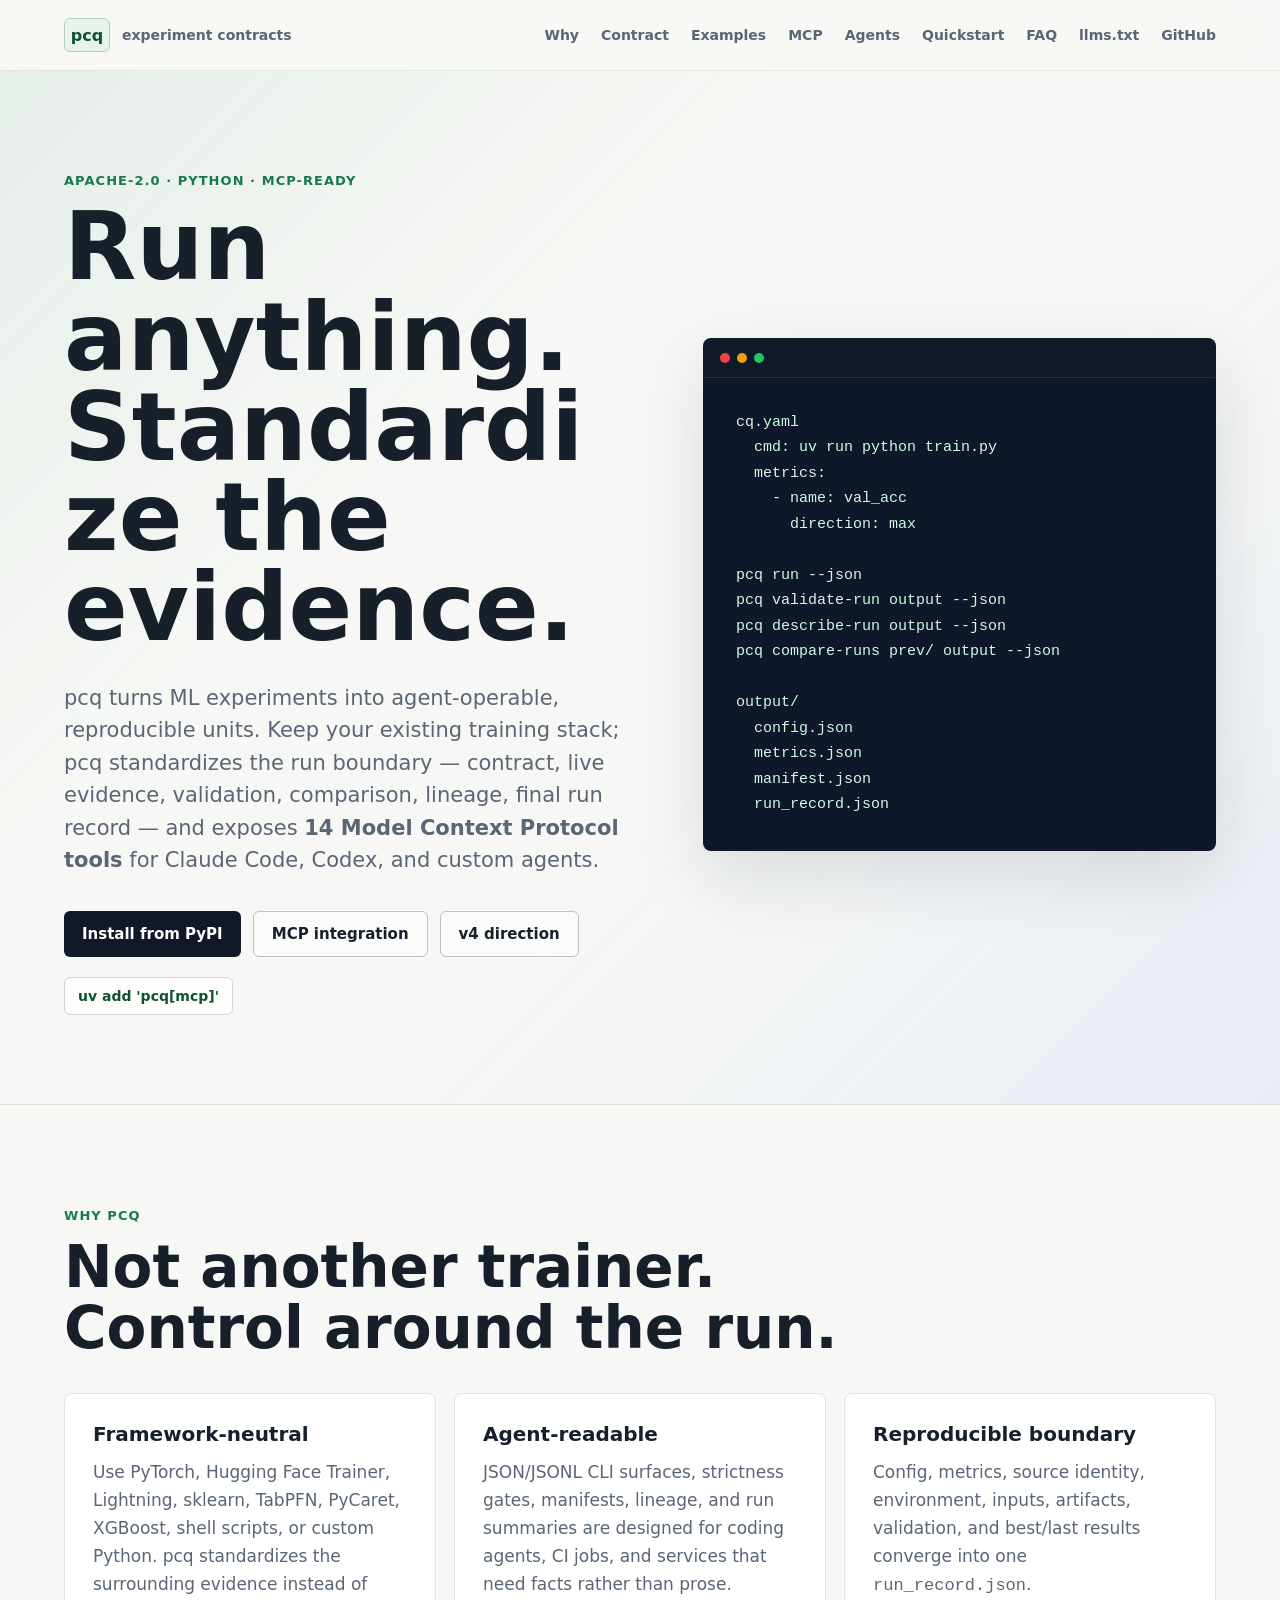
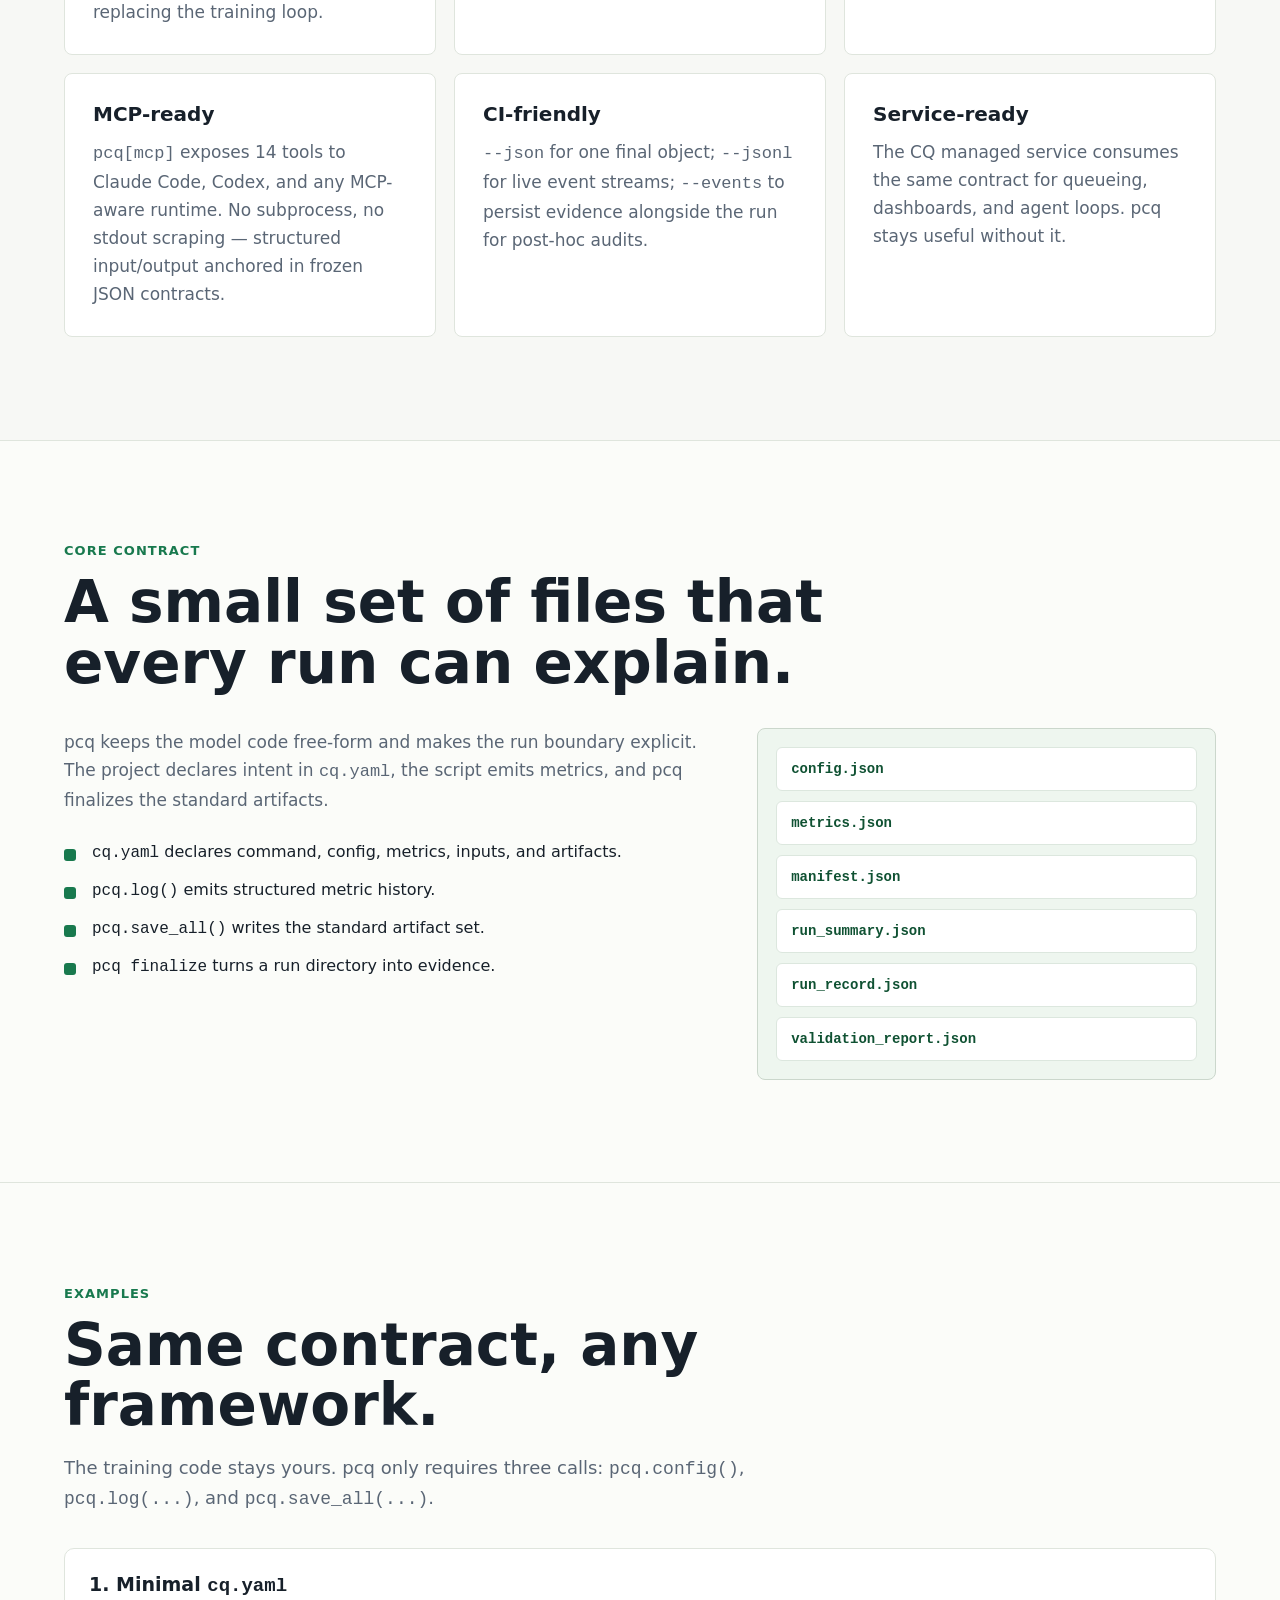
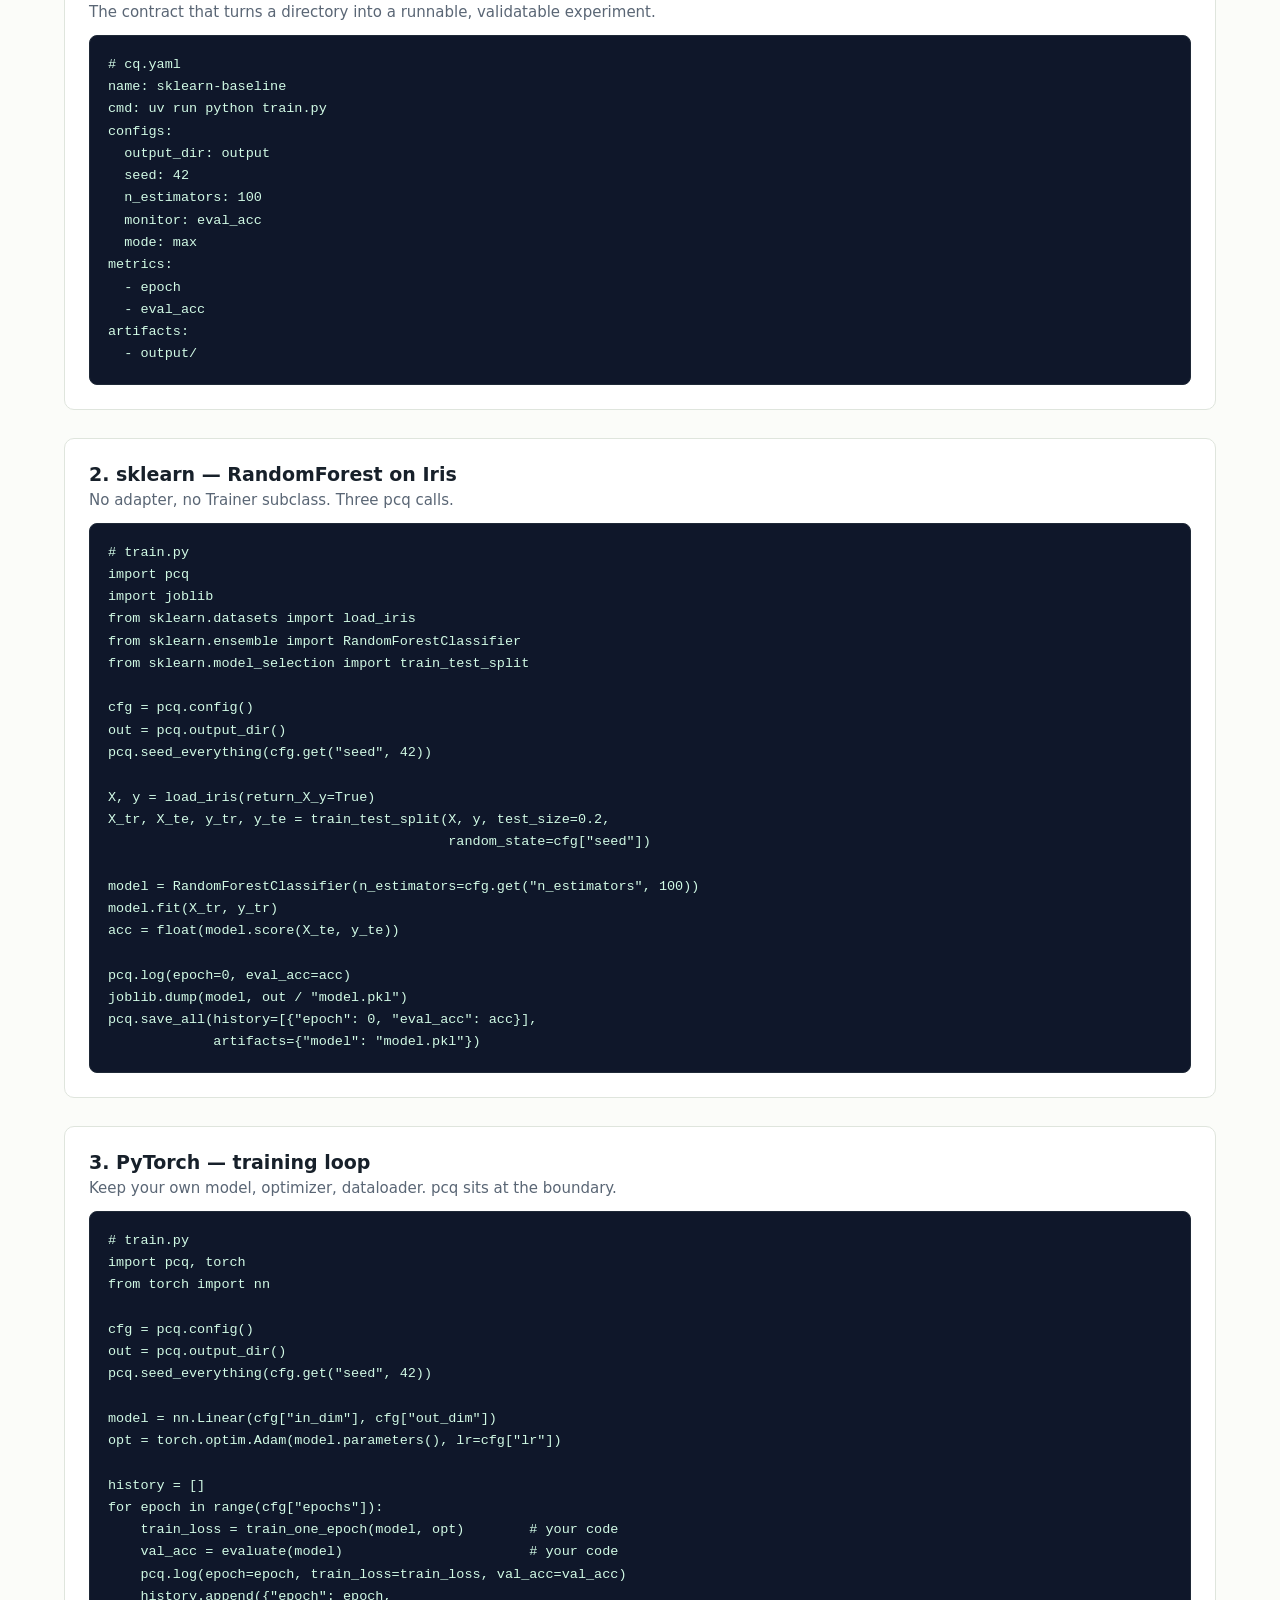
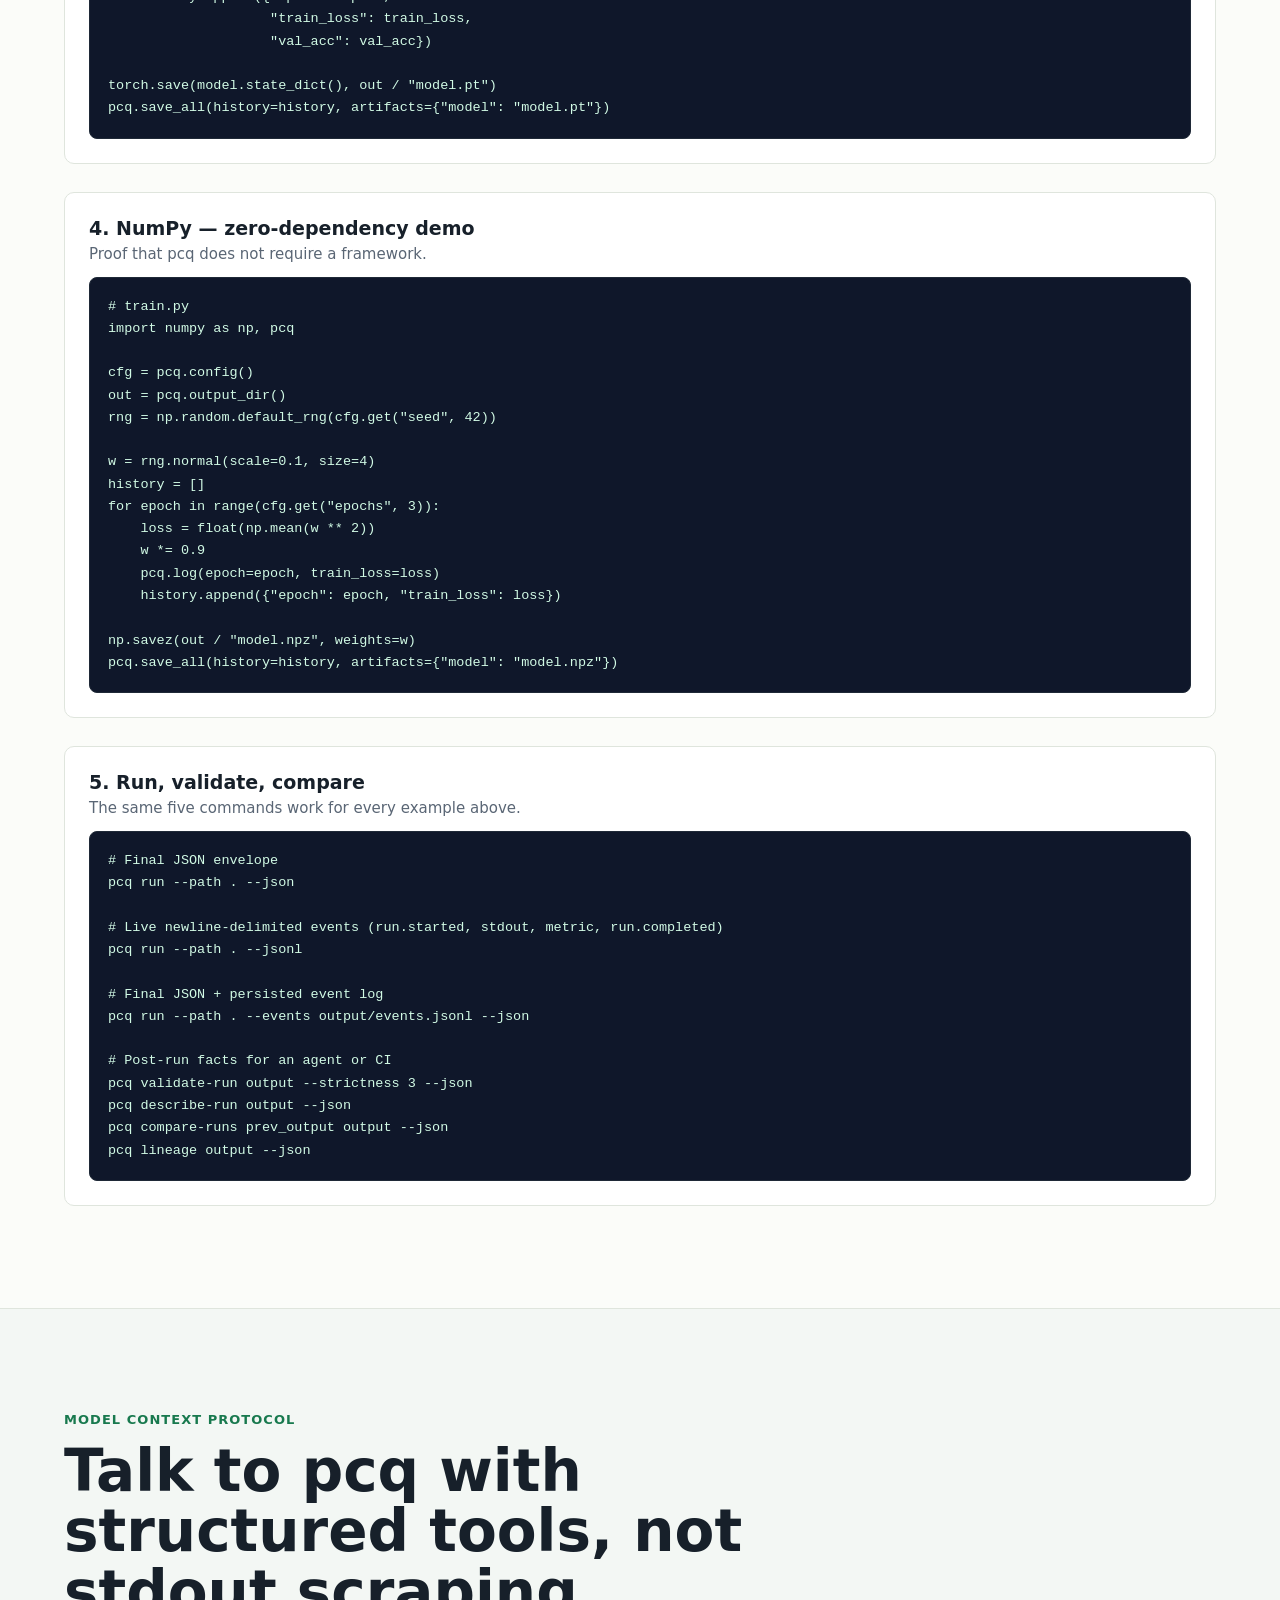
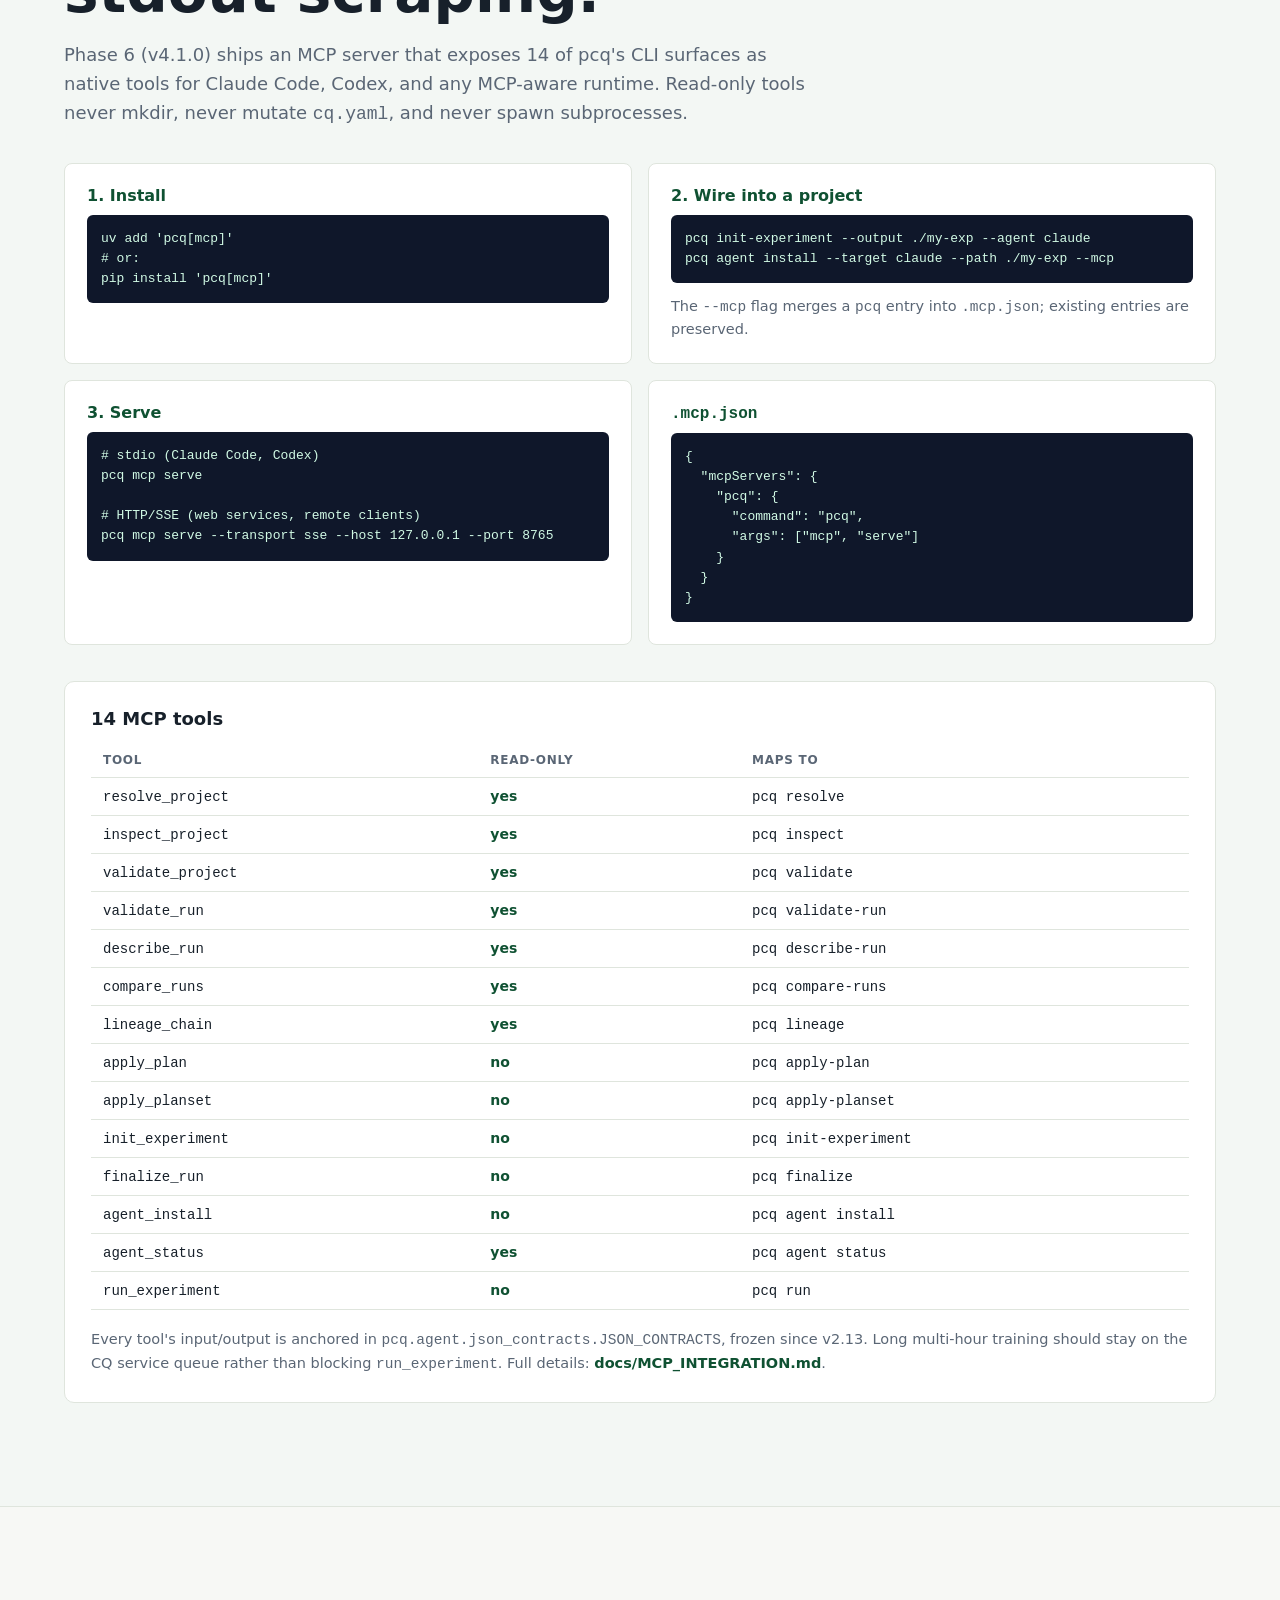
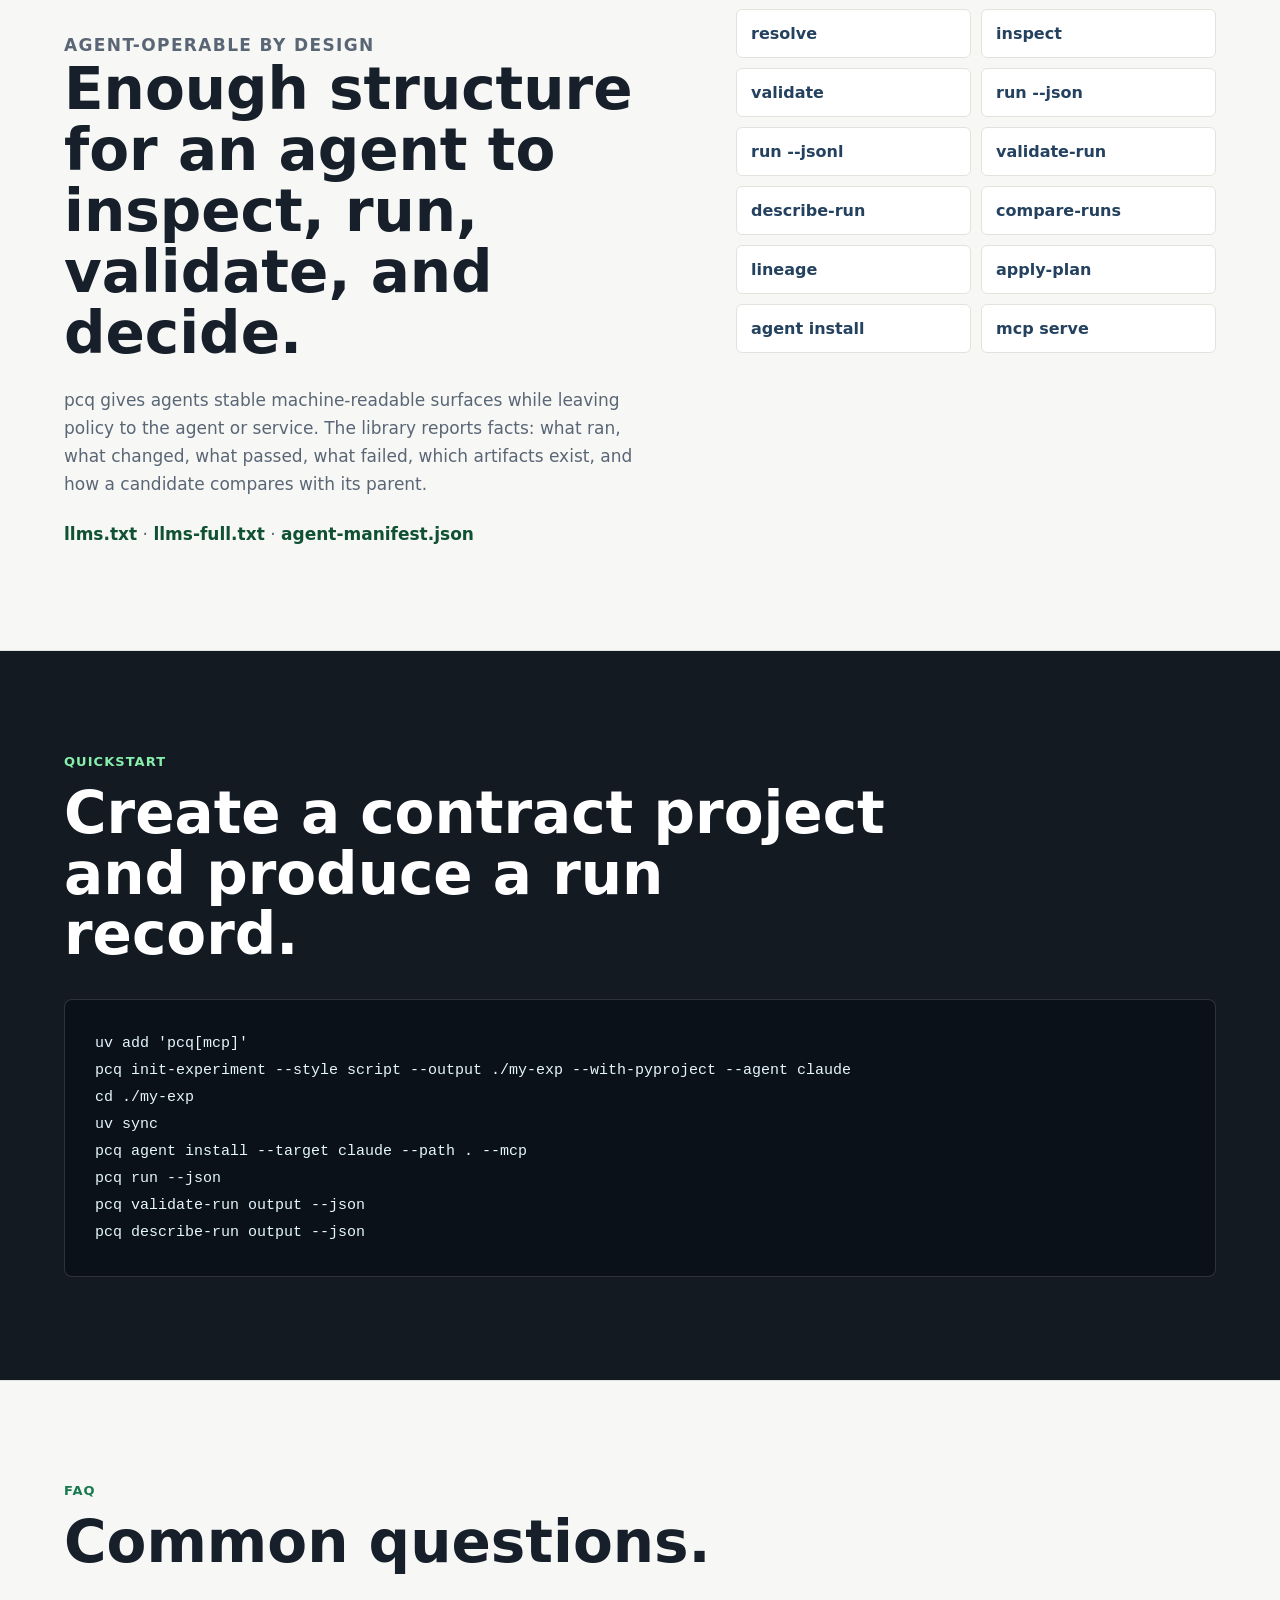
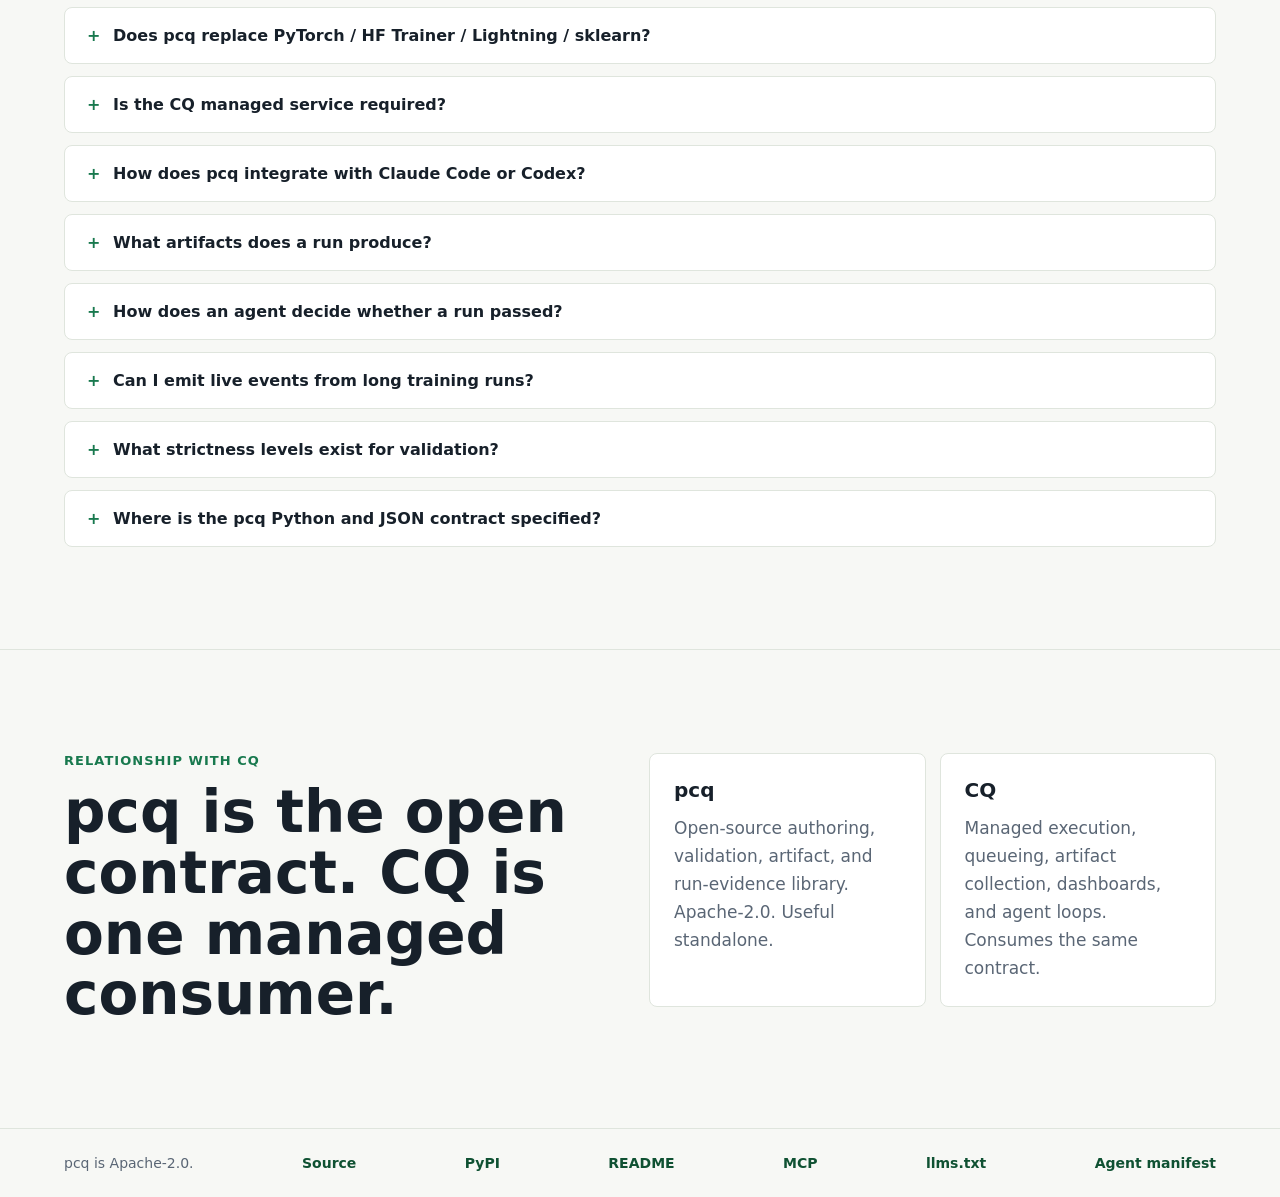
==== site/index.html @ 544f0bd7 "docs(site): SEO/GEO meta + Examples + MCP section + assets Site overhaul for richer landing-page evi" ====
<!doctype html>
<html lang="en">
  <head>
    <meta charset="utf-8">
    <meta name="viewport" content="width=device-width, initial-scale=1">
    <title>pcq — Agent-operable experiment evidence, control & MCP for ML</title>
    <meta
      name="description"
      content="pcq is an Apache-2.0 Python library for agent-operable ML experiment evidence and control. Bring any training code (PyTorch, sklearn, HF Trainer, Lightning, XGBoost). pcq standardizes the run boundary and exposes 14 MCP tools for Claude Code, Codex, and custom agents."
    >
    <meta name="keywords" content="pcq, ML experiment tracking, agent-operable ML, MCP, Model Context Protocol, Claude Code MCP, Codex MCP, cq.yaml, run record, experiment contract, reproducible ML, JSONL events, validate-run, describe-run, compare-runs, lineage">
    <meta name="author" content="playidea-lab">
    <meta name="theme-color" content="#0f5132">
    <meta name="robots" content="index, follow, max-snippet:-1, max-image-preview:large">
    <link rel="canonical" href="https://playidea-lab.github.io/pcq/">
    <link rel="icon" type="image/svg+xml" href="favicon.svg">

    <!-- Open Graph -->
    <meta property="og:type" content="website">
    <meta property="og:site_name" content="pcq">
    <meta property="og:title" content="pcq — Agent-operable experiment evidence, control & MCP for ML">
    <meta property="og:description" content="Bring any training code; pcq standardizes the run boundary and exposes 14 MCP tools for Claude Code, Codex, and custom agents.">
    <meta property="og:url" content="https://playidea-lab.github.io/pcq/">
    <meta property="og:image" content="https://playidea-lab.github.io/pcq/og-image.svg">
    <meta property="og:image:type" content="image/svg+xml">
    <meta property="og:image:width" content="1200">
    <meta property="og:image:height" content="630">
    <meta property="og:locale" content="en_US">

    <!-- Twitter / X -->
    <meta name="twitter:card" content="summary_large_image">
    <meta name="twitter:title" content="pcq — Agent-operable experiment evidence, control & MCP">
    <meta name="twitter:description" content="Run anything. Standardize the evidence. 14 MCP tools for Claude Code & Codex.">
    <meta name="twitter:image" content="https://playidea-lab.github.io/pcq/og-image.svg">

    <!-- Agent-readable surfaces (GEO / LLM discovery) -->
    <link rel="alternate" type="text/plain" href="llms.txt" title="Agent guide (llms.txt)">
    <link rel="alternate" type="text/plain" href="llms-full.txt" title="Full agent guide">
    <link rel="alternate" type="application/json" href="agent-manifest.json" title="Agent manifest">

    <link rel="stylesheet" href="styles.css">

    <!-- JSON-LD: SoftwareApplication / SoftwareSourceCode -->
    <script type="application/ld+json">
    {
      "@context": "https://schema.org",
      "@graph": [
        {
          "@type": "SoftwareApplication",
          "name": "pcq",
          "alternateName": "pcq — experiment contracts",
          "applicationCategory": "DeveloperApplication",
          "applicationSubCategory": "MachineLearning",
          "operatingSystem": "macOS, Linux, Windows",
          "description": "Apache-2.0 Python library for agent-operable ML experiment evidence and control. Standardizes the run boundary around any training code and exposes 14 Model Context Protocol tools.",
          "url": "https://playidea-lab.github.io/pcq/",
          "downloadUrl": "https://pypi.org/project/pcq/",
          "softwareVersion": "4.1.0",
          "license": "https://www.apache.org/licenses/LICENSE-2.0",
          "programmingLanguage": "Python",
          "author": { "@type": "Organization", "name": "playidea-lab", "url": "https://github.com/playidea-lab" },
          "offers": { "@type": "Offer", "price": "0", "priceCurrency": "USD" },
          "keywords": "ML, experiment tracking, MCP, Model Context Protocol, agent, Claude Code, Codex, reproducibility, cq.yaml"
        },
        {
          "@type": "SoftwareSourceCode",
          "name": "pcq source",
          "codeRepository": "https://github.com/playidea-lab/pcq",
          "programmingLanguage": "Python",
          "license": "https://www.apache.org/licenses/LICENSE-2.0",
          "runtimePlatform": "Python 3.10+"
        },
        {
          "@type": "FAQPage",
          "mainEntity": [
            {
              "@type": "Question",
              "name": "What is pcq?",
              "acceptedAnswer": {
                "@type": "Answer",
                "text": "pcq is an Apache-2.0 Python library that standardizes the boundary around any ML training code. It loads config, captures metrics, writes standard artifacts, finalizes a run record, and exposes JSON/JSONL/MCP surfaces so coding agents, CI jobs, notebooks, and services can run, validate, describe, compare, and trace experiments without scraping terminal output."
              }
            },
            {
              "@type": "Question",
              "name": "Does pcq replace PyTorch, Hugging Face Trainer, sklearn, or Lightning?",
              "acceptedAnswer": {
                "@type": "Answer",
                "text": "No. pcq does not own the training loop. The user's project keeps any framework — PyTorch, Hugging Face Trainer, Lightning, sklearn, TabPFN, PyCaret, XGBoost, shell scripts, or custom Python. pcq standardizes the surrounding evidence: cq.yaml, metric emission, artifact layout, validation, comparison, lineage, and the final run_record.json."
              }
            },
            {
              "@type": "Question",
              "name": "How does pcq work with MCP (Model Context Protocol) and Claude Code or Codex?",
              "acceptedAnswer": {
                "@type": "Answer",
                "text": "Install with 'uv add pcq[mcp]', then run 'pcq mcp serve' (stdio by default). Wire it into a project with 'pcq agent install --target claude --path . --mcp', which writes .mcp.json. Agents then call 14 mcp__pcq__* tools (resolve_project, inspect_project, validate_project, run_experiment, validate_run, describe_run, compare_runs, lineage_chain, apply_plan, apply_planset, init_experiment, finalize_run, agent_install, agent_status) directly without subprocess parsing."
              }
            },
            {
              "@type": "Question",
              "name": "Is the CQ managed service required to use pcq?",
              "acceptedAnswer": {
                "@type": "Answer",
                "text": "No. pcq is useful standalone — locally, in CI, in notebooks, and inside third-party orchestrators. CQ is one managed consumer of the same contract."
              }
            },
            {
              "@type": "Question",
              "name": "What artifacts does a pcq run produce?",
              "acceptedAnswer": {
                "@type": "Answer",
                "text": "config.json, metrics.json, manifest.json, run_summary.json, run_record.json, and validation_report.json. run_record.json is the canonical completion object combining execution, source identity, environment, input identity, metric schema, artifact manifest, validation, and summary evidence."
              }
            },
            {
              "@type": "Question",
              "name": "How should an agent decide whether a run passed?",
              "acceptedAnswer": {
                "@type": "Answer",
                "text": "Run 'pcq validate-run output --strictness 3 --json' for pass/warn/fail facts and 'pcq describe-run output --json' for decision facts. pcq deliberately reports facts instead of deciding policy; the agent or service chooses whether to continue, rollback, or accept."
              }
            }
          ]
        },
        {
          "@type": "BreadcrumbList",
          "itemListElement": [
            { "@type": "ListItem", "position": 1, "name": "pcq", "item": "https://playidea-lab.github.io/pcq/" }
          ]
        }
      ]
    }
    </script>
  </head>
  <body>
    <header class="topbar">
      <a class="brand" href="#top" aria-label="pcq home">
        <span class="brand-mark">pcq</span>
        <span class="brand-text">experiment contracts</span>
      </a>
      <nav class="nav" aria-label="Primary navigation">
        <a href="#why">Why</a>
        <a href="#contract">Contract</a>
        <a href="#examples">Examples</a>
        <a href="#mcp">MCP</a>
        <a href="#agents">Agents</a>
        <a href="#quickstart">Quickstart</a>
        <a href="#faq">FAQ</a>
        <a href="llms.txt">llms.txt</a>
        <a href="https://github.com/playidea-lab/pcq">GitHub</a>
      </nav>
    </header>

    <main id="top">
      <section class="hero">
        <div class="hero-inner">
          <p class="eyebrow">Apache-2.0 · Python · MCP-ready</p>
          <h1>Run anything. Standardize the evidence.</h1>
          <p class="lead">
            pcq turns ML experiments into agent-operable, reproducible units.
            Keep your existing training stack; pcq standardizes the run
            boundary — contract, live evidence, validation, comparison,
            lineage, final run record — and exposes
            <strong>14 Model Context Protocol tools</strong> for Claude Code,
            Codex, and custom agents.
          </p>
          <div class="hero-actions" aria-label="Primary actions">
            <a class="button primary" href="https://pypi.org/project/pcq/">Install from PyPI</a>
            <a class="button secondary" href="#mcp">MCP integration</a>
            <a class="button secondary" href="https://github.com/playidea-lab/pcq/blob/main/docs/V4_DIRECTION.md">v4 direction</a>
          </div>
          <div class="install-line" aria-label="Install command">
            <span>uv add 'pcq[mcp]'</span>
          </div>
        </div>

        <aside class="run-card" aria-label="pcq run artifact preview">
          <div class="terminal-bar">
            <span></span>
            <span></span>
            <span></span>
          </div>
          <pre><code>cq.yaml
  cmd: uv run python train.py
  metrics:
    - name: val_acc
      direction: max

pcq run --json
pcq validate-run output --json
pcq describe-run output --json
pcq compare-runs prev/ output --json

output/
  config.json
  metrics.json
  manifest.json
  run_record.json</code></pre>
        </aside>
      </section>

      <section id="why" class="section">
        <div class="section-heading">
          <p class="eyebrow">Why pcq</p>
          <h2>Not another trainer. Control around the run.</h2>
        </div>
        <div class="feature-grid">
          <article class="feature">
            <h3>Framework-neutral</h3>
            <p>
              Use PyTorch, Hugging Face Trainer, Lightning, sklearn, TabPFN,
              PyCaret, XGBoost, shell scripts, or custom Python. pcq
              standardizes the surrounding evidence instead of replacing the
              training loop.
            </p>
          </article>
          <article class="feature">
            <h3>Agent-readable</h3>
            <p>
              JSON/JSONL CLI surfaces, strictness gates, manifests, lineage,
              and run summaries are designed for coding agents, CI jobs, and
              services that need facts rather than prose.
            </p>
          </article>
          <article class="feature">
            <h3>Reproducible boundary</h3>
            <p>
              Config, metrics, source identity, environment, inputs, artifacts,
              validation, and best/last results converge into one
              <code>run_record.json</code>.
            </p>
          </article>
          <article class="feature">
            <h3>MCP-ready</h3>
            <p>
              <code>pcq[mcp]</code> exposes 14 tools to Claude Code, Codex, and
              any MCP-aware runtime. No subprocess, no stdout scraping —
              structured input/output anchored in frozen JSON contracts.
            </p>
          </article>
          <article class="feature">
            <h3>CI-friendly</h3>
            <p>
              <code>--json</code> for one final object; <code>--jsonl</code> for
              live event streams; <code>--events</code> to persist evidence
              alongside the run for post-hoc audits.
            </p>
          </article>
          <article class="feature">
            <h3>Service-ready</h3>
            <p>
              The CQ managed service consumes the same contract for queueing,
              dashboards, and agent loops. pcq stays useful without it.
            </p>
          </article>
        </div>
      </section>

      <section id="contract" class="section contract-section">
        <div class="section-heading">
          <p class="eyebrow">Core contract</p>
          <h2>A small set of files that every run can explain.</h2>
        </div>
        <div class="contract-layout">
          <div class="contract-copy">
            <p>
              pcq keeps the model code free-form and makes the run boundary
              explicit. The project declares intent in <code>cq.yaml</code>,
              the script emits metrics, and pcq finalizes the standard
              artifacts.
            </p>
            <ul class="check-list">
              <li><code>cq.yaml</code> declares command, config, metrics, inputs, and artifacts.</li>
              <li><code>pcq.log()</code> emits structured metric history.</li>
              <li><code>pcq.save_all()</code> writes the standard artifact set.</li>
              <li><code>pcq finalize</code> turns a run directory into evidence.</li>
            </ul>
          </div>
          <div class="artifact-list" aria-label="Standard artifacts">
            <span>config.json</span>
            <span>metrics.json</span>
            <span>manifest.json</span>
            <span>run_summary.json</span>
            <span>run_record.json</span>
            <span>validation_report.json</span>
          </div>
        </div>
      </section>

      <section id="examples" class="section examples-section">
        <div class="section-heading">
          <p class="eyebrow">Examples</p>
          <h2>Same contract, any framework.</h2>
          <p class="section-lead">
            The training code stays yours. pcq only requires three calls:
            <code>pcq.config()</code>, <code>pcq.log(...)</code>, and
            <code>pcq.save_all(...)</code>.
          </p>
        </div>

        <div class="example">
          <div class="example-head">
            <h3>1. Minimal <code>cq.yaml</code></h3>
            <p>The contract that turns a directory into a runnable, validatable experiment.</p>
          </div>
          <pre><code># cq.yaml
name: sklearn-baseline
cmd: uv run python train.py
configs:
  output_dir: output
  seed: 42
  n_estimators: 100
  monitor: eval_acc
  mode: max
metrics:
  - epoch
  - eval_acc
artifacts:
  - output/</code></pre>
        </div>

        <div class="example">
          <div class="example-head">
            <h3>2. sklearn — RandomForest on Iris</h3>
            <p>No adapter, no Trainer subclass. Three pcq calls.</p>
          </div>
          <pre><code># train.py
import pcq
import joblib
from sklearn.datasets import load_iris
from sklearn.ensemble import RandomForestClassifier
from sklearn.model_selection import train_test_split

cfg = pcq.config()
out = pcq.output_dir()
pcq.seed_everything(cfg.get("seed", 42))

X, y = load_iris(return_X_y=True)
X_tr, X_te, y_tr, y_te = train_test_split(X, y, test_size=0.2,
                                          random_state=cfg["seed"])

model = RandomForestClassifier(n_estimators=cfg.get("n_estimators", 100))
model.fit(X_tr, y_tr)
acc = float(model.score(X_te, y_te))

pcq.log(epoch=0, eval_acc=acc)
joblib.dump(model, out / "model.pkl")
pcq.save_all(history=[{"epoch": 0, "eval_acc": acc}],
             artifacts={"model": "model.pkl"})</code></pre>
        </div>

        <div class="example">
          <div class="example-head">
            <h3>3. PyTorch — training loop</h3>
            <p>Keep your own model, optimizer, dataloader. pcq sits at the boundary.</p>
          </div>
          <pre><code># train.py
import pcq, torch
from torch import nn

cfg = pcq.config()
out = pcq.output_dir()
pcq.seed_everything(cfg.get("seed", 42))

model = nn.Linear(cfg["in_dim"], cfg["out_dim"])
opt = torch.optim.Adam(model.parameters(), lr=cfg["lr"])

history = []
for epoch in range(cfg["epochs"]):
    train_loss = train_one_epoch(model, opt)        # your code
    val_acc = evaluate(model)                       # your code
    pcq.log(epoch=epoch, train_loss=train_loss, val_acc=val_acc)
    history.append({"epoch": epoch,
                    "train_loss": train_loss,
                    "val_acc": val_acc})

torch.save(model.state_dict(), out / "model.pt")
pcq.save_all(history=history, artifacts={"model": "model.pt"})</code></pre>
        </div>

        <div class="example">
          <div class="example-head">
            <h3>4. NumPy — zero-dependency demo</h3>
            <p>Proof that pcq does not require a framework.</p>
          </div>
          <pre><code># train.py
import numpy as np, pcq

cfg = pcq.config()
out = pcq.output_dir()
rng = np.random.default_rng(cfg.get("seed", 42))

w = rng.normal(scale=0.1, size=4)
history = []
for epoch in range(cfg.get("epochs", 3)):
    loss = float(np.mean(w ** 2))
    w *= 0.9
    pcq.log(epoch=epoch, train_loss=loss)
    history.append({"epoch": epoch, "train_loss": loss})

np.savez(out / "model.npz", weights=w)
pcq.save_all(history=history, artifacts={"model": "model.npz"})</code></pre>
        </div>

        <div class="example">
          <div class="example-head">
            <h3>5. Run, validate, compare</h3>
            <p>The same five commands work for every example above.</p>
          </div>
          <pre><code># Final JSON envelope
pcq run --path . --json

# Live newline-delimited events (run.started, stdout, metric, run.completed)
pcq run --path . --jsonl

# Final JSON + persisted event log
pcq run --path . --events output/events.jsonl --json

# Post-run facts for an agent or CI
pcq validate-run output --strictness 3 --json
pcq describe-run output --json
pcq compare-runs prev_output output --json
pcq lineage output --json</code></pre>
        </div>
      </section>

      <section id="mcp" class="section mcp-section">
        <div class="section-heading">
          <p class="eyebrow">Model Context Protocol</p>
          <h2>Talk to pcq with structured tools, not stdout scraping.</h2>
          <p class="section-lead">
            Phase 6 (v4.1.0) ships an MCP server that exposes 14 of pcq's
            CLI surfaces as native tools for Claude Code, Codex, and any
            MCP-aware runtime. Read-only tools never mkdir, never mutate
            <code>cq.yaml</code>, and never spawn subprocesses.
          </p>
        </div>

        <div class="mcp-grid">
          <div class="mcp-step">
            <h3>1. Install</h3>
            <pre><code>uv add 'pcq[mcp]'
# or:
pip install 'pcq[mcp]'</code></pre>
          </div>
          <div class="mcp-step">
            <h3>2. Wire into a project</h3>
            <pre><code>pcq init-experiment --output ./my-exp --agent claude
pcq agent install --target claude --path ./my-exp --mcp</code></pre>
            <p>The <code>--mcp</code> flag merges a <code>pcq</code> entry into <code>.mcp.json</code>; existing entries are preserved.</p>
          </div>
          <div class="mcp-step">
            <h3>3. Serve</h3>
            <pre><code># stdio (Claude Code, Codex)
pcq mcp serve

# HTTP/SSE (web services, remote clients)
pcq mcp serve --transport sse --host 127.0.0.1 --port 8765</code></pre>
          </div>
          <div class="mcp-step">
            <h3><code>.mcp.json</code></h3>
            <pre><code>{
  "mcpServers": {
    "pcq": {
      "command": "pcq",
      "args": ["mcp", "serve"]
    }
  }
}</code></pre>
          </div>
        </div>

        <div class="mcp-tools" aria-label="MCP tools">
          <h3>14 MCP tools</h3>
          <table class="tool-table">
            <thead>
              <tr><th scope="col">Tool</th><th scope="col">Read-only</th><th scope="col">Maps to</th></tr>
            </thead>
            <tbody>
              <tr><td><code>resolve_project</code></td><td>yes</td><td><code>pcq resolve</code></td></tr>
              <tr><td><code>inspect_project</code></td><td>yes</td><td><code>pcq inspect</code></td></tr>
              <tr><td><code>validate_project</code></td><td>yes</td><td><code>pcq validate</code></td></tr>
              <tr><td><code>validate_run</code></td><td>yes</td><td><code>pcq validate-run</code></td></tr>
              <tr><td><code>describe_run</code></td><td>yes</td><td><code>pcq describe-run</code></td></tr>
              <tr><td><code>compare_runs</code></td><td>yes</td><td><code>pcq compare-runs</code></td></tr>
              <tr><td><code>lineage_chain</code></td><td>yes</td><td><code>pcq lineage</code></td></tr>
              <tr><td><code>apply_plan</code></td><td>no</td><td><code>pcq apply-plan</code></td></tr>
              <tr><td><code>apply_planset</code></td><td>no</td><td><code>pcq apply-planset</code></td></tr>
              <tr><td><code>init_experiment</code></td><td>no</td><td><code>pcq init-experiment</code></td></tr>
              <tr><td><code>finalize_run</code></td><td>no</td><td><code>pcq finalize</code></td></tr>
              <tr><td><code>agent_install</code></td><td>no</td><td><code>pcq agent install</code></td></tr>
              <tr><td><code>agent_status</code></td><td>yes</td><td><code>pcq agent status</code></td></tr>
              <tr><td><code>run_experiment</code></td><td>no</td><td><code>pcq run</code></td></tr>
            </tbody>
          </table>
          <p class="mcp-foot">
            Every tool's input/output is anchored in <code>pcq.agent.json_contracts.JSON_CONTRACTS</code>,
            frozen since v2.13. Long multi-hour training should stay on the
            CQ service queue rather than blocking <code>run_experiment</code>.
            Full details: <a href="https://github.com/playidea-lab/pcq/blob/main/docs/MCP_INTEGRATION.md">docs/MCP_INTEGRATION.md</a>.
          </p>
        </div>
      </section>

      <section id="agents" class="section split-section">
        <div>
          <p class="eyebrow">Agent-operable by design</p>
          <h2>Enough structure for an agent to inspect, run, validate, and decide.</h2>
          <p>
            pcq gives agents stable machine-readable surfaces while leaving
            policy to the agent or service. The library reports facts: what
            ran, what changed, what passed, what failed, which artifacts
            exist, and how a candidate compares with its parent.
          </p>
          <p class="agent-links">
            <a href="llms.txt">llms.txt</a> ·
            <a href="llms-full.txt">llms-full.txt</a> ·
            <a href="agent-manifest.json">agent-manifest.json</a>
          </p>
        </div>
        <div class="surface-grid" aria-label="Agent JSON surfaces">
          <span>resolve</span>
          <span>inspect</span>
          <span>validate</span>
          <span>run --json</span>
          <span>run --jsonl</span>
          <span>validate-run</span>
          <span>describe-run</span>
          <span>compare-runs</span>
          <span>lineage</span>
          <span>apply-plan</span>
          <span>agent install</span>
          <span>mcp serve</span>
        </div>
      </section>

      <section id="quickstart" class="section quickstart">
        <div class="section-heading">
          <p class="eyebrow">Quickstart</p>
          <h2>Create a contract project and produce a run record.</h2>
        </div>
        <pre><code>uv add 'pcq[mcp]'
pcq init-experiment --style script --output ./my-exp --with-pyproject --agent claude
cd ./my-exp
uv sync
pcq agent install --target claude --path . --mcp
pcq run --json
pcq validate-run output --json
pcq describe-run output --json</code></pre>
      </section>

      <section id="faq" class="section faq-section">
        <div class="section-heading">
          <p class="eyebrow">FAQ</p>
          <h2>Common questions.</h2>
        </div>
        <div class="faq-list">
          <details>
            <summary>Does pcq replace PyTorch / HF Trainer / Lightning / sklearn?</summary>
            <p>No. pcq does not own the training loop. Your project keeps any framework. pcq only standardizes the surrounding evidence: <code>cq.yaml</code>, metric emission, artifact layout, validation, comparison, lineage, and the final <code>run_record.json</code>.</p>
          </details>
          <details>
            <summary>Is the CQ managed service required?</summary>
            <p>No. pcq is useful standalone — locally, in CI, in notebooks, and inside third-party orchestrators. CQ is one managed consumer of the same contract.</p>
          </details>
          <details>
            <summary>How does pcq integrate with Claude Code or Codex?</summary>
            <p>Install <code>pcq[mcp]</code>, run <code>pcq agent install --target claude --path . --mcp</code> to write <code>.mcp.json</code>, and start <code>pcq mcp serve</code>. The agent then sees 14 <code>mcp__pcq__*</code> tools and calls them with structured arguments instead of parsing stdout.</p>
          </details>
          <details>
            <summary>What artifacts does a run produce?</summary>
            <p><code>config.json</code>, <code>metrics.json</code>, <code>manifest.json</code>, <code>run_summary.json</code>, <code>run_record.json</code>, and <code>validation_report.json</code>. <code>run_record.json</code> is the canonical completion object.</p>
          </details>
          <details>
            <summary>How does an agent decide whether a run passed?</summary>
            <p>Use <code>pcq validate-run output --strictness 3 --json</code> for pass/warn/fail facts and <code>pcq describe-run output --json</code> for decision facts. pcq deliberately reports facts; the agent or service chooses policy.</p>
          </details>
          <details>
            <summary>Can I emit live events from long training runs?</summary>
            <p>Yes. <code>pcq run --path . --jsonl</code> streams newline-delimited events (<code>run.started</code>, <code>stdout</code>, <code>metric</code>, <code>run.completed</code>, <code>run.failed</code>). Add <code>--events output/events.jsonl</code> to persist the same evidence to a file.</p>
          </details>
          <details>
            <summary>What strictness levels exist for validation?</summary>
            <p>Strictness 0–3. Lower levels warn, higher levels fail. Use 2 for project validation during authoring and 3 for run validation during gating. See <a href="https://github.com/playidea-lab/pcq/blob/main/docs/STRICTNESS.md">docs/STRICTNESS.md</a>.</p>
          </details>
          <details>
            <summary>Where is the pcq Python and JSON contract specified?</summary>
            <p>See <a href="https://github.com/playidea-lab/pcq/blob/main/docs/JSON_CONTRACTS.md">docs/JSON_CONTRACTS.md</a> and <a href="https://github.com/playidea-lab/pcq/blob/main/docs/CQ_YAML_RUNTIME_CONTRACT.md">docs/CQ_YAML_RUNTIME_CONTRACT.md</a>. Both are frozen in v2.13 onwards.</p>
          </details>
        </div>
      </section>

      <section class="section cq-section">
        <div>
          <p class="eyebrow">Relationship with CQ</p>
          <h2>pcq is the open contract. CQ is one managed consumer.</h2>
        </div>
        <div class="cq-grid">
          <article>
            <h3>pcq</h3>
            <p>Open-source authoring, validation, artifact, and run-evidence library. Apache-2.0. Useful standalone.</p>
          </article>
          <article>
            <h3>CQ</h3>
            <p>Managed execution, queueing, artifact collection, dashboards, and agent loops. Consumes the same contract.</p>
          </article>
        </div>
      </section>
    </main>

    <footer class="footer">
      <span>pcq is Apache-2.0.</span>
      <a href="https://github.com/playidea-lab/pcq">Source</a>
      <a href="https://pypi.org/project/pcq/">PyPI</a>
      <a href="https://github.com/playidea-lab/pcq/blob/main/README.md">README</a>
      <a href="https://github.com/playidea-lab/pcq/blob/main/docs/MCP_INTEGRATION.md">MCP</a>
      <a href="llms.txt">llms.txt</a>
      <a href="agent-manifest.json">Agent manifest</a>
    </footer>
  </body>
</html>
---- site/styles.css ----
:root {
  color-scheme: light;
  --bg: #f7f8f5;
  --surface: #ffffff;
  --surface-strong: #111827;
  --text: #17202a;
  --muted: #5a6675;
  --line: #dfe5dd;
  --green: #18794e;
  --green-dark: #0f5132;
  --blue: #1f5eff;
  --amber: #b45309;
  --shadow: 0 24px 70px rgba(17, 24, 39, 0.12);
  font-family:
    Inter, ui-sans-serif, system-ui, -apple-system, BlinkMacSystemFont, "Segoe UI",
    sans-serif;
}

* {
  box-sizing: border-box;
}

html {
  scroll-behavior: smooth;
}

body {
  margin: 0;
  background: var(--bg);
  color: var(--text);
}

a {
  color: inherit;
  text-decoration: none;
}

code,
pre {
  font-family:
    "SFMono-Regular", Consolas, "Liberation Mono", Menlo, monospace;
}

.topbar {
  position: sticky;
  top: 0;
  z-index: 20;
  display: flex;
  align-items: center;
  justify-content: space-between;
  gap: 24px;
  padding: 18px clamp(20px, 5vw, 72px);
  border-bottom: 1px solid rgba(223, 229, 221, 0.8);
  background: rgba(247, 248, 245, 0.88);
  backdrop-filter: blur(18px);
}

.brand {
  display: inline-flex;
  align-items: center;
  gap: 12px;
  min-width: 0;
  font-weight: 700;
}

.brand-mark {
  display: inline-grid;
  place-items: center;
  width: 46px;
  height: 34px;
  border: 1px solid #b8c8bd;
  border-radius: 6px;
  background: #e7f2ea;
  color: var(--green-dark);
  letter-spacing: 0;
}

.brand-text {
  color: var(--muted);
  font-size: 14px;
  font-weight: 600;
  white-space: nowrap;
}

.nav {
  display: flex;
  align-items: center;
  gap: 22px;
  color: var(--muted);
  font-size: 14px;
  font-weight: 650;
}

.nav a:hover {
  color: var(--text);
}

.hero {
  display: grid;
  grid-template-columns: minmax(0, 1.05fr) minmax(340px, 0.95fr);
  gap: clamp(28px, 6vw, 72px);
  align-items: center;
  min-height: calc(100vh - 72px);
  padding: clamp(56px, 8vw, 112px) clamp(20px, 5vw, 72px) clamp(48px, 7vw, 96px);
  border-bottom: 1px solid var(--line);
  background:
    linear-gradient(135deg, rgba(24, 121, 78, 0.08), transparent 34%),
    linear-gradient(315deg, rgba(31, 94, 255, 0.07), transparent 40%),
    var(--bg);
}

.hero-inner {
  max-width: 760px;
}

.eyebrow {
  margin: 0 0 14px;
  color: var(--green);
  font-size: 13px;
  font-weight: 800;
  letter-spacing: 0.08em;
  text-transform: uppercase;
}

h1,
h2,
h3,
p {
  overflow-wrap: anywhere;
}

h1 {
  margin: 0;
  max-width: 760px;
  font-size: clamp(48px, 8vw, 94px);
  line-height: 0.96;
  letter-spacing: 0;
}

.lead {
  max-width: 680px;
  margin: 28px 0 0;
  color: var(--muted);
  font-size: 21px;
  line-height: 1.55;
}

.hero-actions {
  display: flex;
  flex-wrap: wrap;
  gap: 12px;
  margin-top: 34px;
}

.button {
  display: inline-flex;
  align-items: center;
  justify-content: center;
  min-height: 46px;
  padding: 0 18px;
  border-radius: 6px;
  font-size: 15px;
  font-weight: 750;
}

.button.primary {
  background: var(--surface-strong);
  color: #ffffff;
}

.button.secondary {
  border: 1px solid #bac4bc;
  background: rgba(255, 255, 255, 0.58);
  color: var(--text);
}

.install-line {
  display: inline-flex;
  margin-top: 20px;
  padding: 10px 13px;
  border: 1px solid #cfd8d0;
  border-radius: 6px;
  background: rgba(255, 255, 255, 0.72);
  color: var(--green-dark);
  font-size: 14px;
  font-weight: 800;
}

.run-card {
  overflow: hidden;
  border: 1px solid rgba(17, 24, 39, 0.18);
  border-radius: 8px;
  background: #0f172a;
  box-shadow: var(--shadow);
}

.terminal-bar {
  display: flex;
  gap: 7px;
  padding: 14px 16px;
  border-bottom: 1px solid rgba(255, 255, 255, 0.1);
  background: #111827;
}

.terminal-bar span {
  width: 10px;
  height: 10px;
  border-radius: 999px;
  background: #94a3b8;
}

.terminal-bar span:nth-child(1) {
  background: #ef4444;
}

.terminal-bar span:nth-child(2) {
  background: #f59e0b;
}

.terminal-bar span:nth-child(3) {
  background: #22c55e;
}

.run-card pre {
  margin: 0;
  padding: clamp(18px, 3vw, 32px);
  color: #d1fae5;
  font-size: clamp(12px, 1.7vw, 15px);
  line-height: 1.7;
  white-space: pre-wrap;
}

.section {
  padding: clamp(64px, 8vw, 108px) clamp(20px, 5vw, 72px);
  border-bottom: 1px solid var(--line);
}

.section-heading {
  max-width: 850px;
  margin-bottom: 34px;
}

h2 {
  margin: 0;
  max-width: 960px;
  font-size: clamp(34px, 5vw, 58px);
  line-height: 1.05;
  letter-spacing: 0;
}

h3 {
  margin: 0 0 12px;
  font-size: 20px;
  letter-spacing: 0;
}

.feature-grid {
  display: grid;
  grid-template-columns: repeat(3, minmax(0, 1fr));
  gap: 18px;
}

.feature {
  min-height: 230px;
  padding: 28px;
  border: 1px solid var(--line);
  border-radius: 8px;
  background: var(--surface);
}

.feature p,
.contract-copy p,
.split-section p,
.cq-grid p {
  margin: 0;
  color: var(--muted);
  font-size: 17px;
  line-height: 1.65;
}

.contract-section {
  background: #fbfcf9;
}

.contract-layout {
  display: grid;
  grid-template-columns: minmax(0, 1fr) minmax(300px, 0.72fr);
  gap: clamp(24px, 5vw, 56px);
  align-items: start;
}

.check-list {
  display: grid;
  gap: 13px;
  margin: 26px 0 0;
  padding: 0;
  list-style: none;
}

.check-list li {
  padding-left: 28px;
  color: var(--text);
  font-size: 16px;
  line-height: 1.5;
  position: relative;
}

.check-list li::before {
  content: "";
  position: absolute;
  left: 0;
  top: 0.55em;
  width: 12px;
  height: 12px;
  border-radius: 3px;
  background: var(--green);
}

.artifact-list {
  display: grid;
  gap: 10px;
  padding: 18px;
  border: 1px solid #cbd7cc;
  border-radius: 8px;
  background: #eef6ef;
}

.artifact-list span {
  display: block;
  padding: 13px 14px;
  border: 1px solid #dce7de;
  border-radius: 6px;
  background: #ffffff;
  color: var(--green-dark);
  font-family:
    "SFMono-Regular", Consolas, "Liberation Mono", Menlo, monospace;
  font-size: 14px;
  font-weight: 800;
}

.split-section {
  display: grid;
  grid-template-columns: minmax(0, 1fr) minmax(300px, 0.8fr);
  gap: clamp(24px, 6vw, 72px);
  align-items: start;
}

.split-section p {
  margin-top: 22px;
}

.surface-grid {
  display: grid;
  grid-template-columns: repeat(2, minmax(0, 1fr));
  gap: 10px;
}

.surface-grid span {
  padding: 14px;
  border: 1px solid var(--line);
  border-radius: 6px;
  background: var(--surface);
  color: #24425f;
  font-weight: 750;
}

.quickstart {
  background: #141a22;
  color: #ffffff;
}

.quickstart .eyebrow {
  color: #86efac;
}

.quickstart h2 {
  color: #ffffff;
}

.quickstart pre {
  overflow-x: auto;
  margin: 0;
  padding: clamp(18px, 3vw, 30px);
  border: 1px solid rgba(255, 255, 255, 0.14);
  border-radius: 8px;
  background: #0b1118;
  color: #e5f6ff;
  font-size: 15px;
  line-height: 1.8;
}

.cq-section {
  display: grid;
  grid-template-columns: minmax(0, 0.95fr) minmax(300px, 1.05fr);
  gap: clamp(24px, 6vw, 72px);
  align-items: start;
}

.cq-grid {
  display: grid;
  grid-template-columns: repeat(2, minmax(0, 1fr));
  gap: 14px;
}

.cq-grid article {
  min-height: 180px;
  padding: 24px;
  border: 1px solid var(--line);
  border-radius: 8px;
  background: var(--surface);
}

.footer {
  display: flex;
  flex-wrap: wrap;
  gap: 16px;
  justify-content: space-between;
  padding: 26px clamp(20px, 5vw, 72px);
  color: var(--muted);
  font-size: 14px;
}

.footer a {
  color: var(--green-dark);
  font-weight: 750;
}

.section-lead {
  margin: 18px 0 0;
  max-width: 760px;
  color: var(--muted);
  font-size: 18px;
  line-height: 1.6;
}

/* Examples */
.examples-section {
  background: #fbfcf9;
}

.example {
  margin-top: 28px;
  padding: 24px;
  border: 1px solid var(--line);
  border-radius: 10px;
  background: var(--surface);
}

.example-head h3 {
  margin: 0 0 6px;
  font-size: 19px;
}

.example-head p {
  margin: 0 0 14px;
  color: var(--muted);
  font-size: 15px;
}

.example pre {
  overflow-x: auto;
  margin: 0;
  padding: 18px;
  border: 1px solid #1f2937;
  border-radius: 8px;
  background: #0f172a;
  color: #d1fae5;
  font-size: 13.5px;
  line-height: 1.65;
}

/* MCP */
.mcp-section {
  background: #f3f7f4;
}

.mcp-grid {
  display: grid;
  grid-template-columns: repeat(2, minmax(0, 1fr));
  gap: 16px;
  margin-top: 16px;
}

.mcp-step {
  padding: 22px;
  border: 1px solid var(--line);
  border-radius: 8px;
  background: var(--surface);
}

.mcp-step h3 {
  margin: 0 0 10px;
  font-size: 16px;
  color: var(--green-dark);
}

.mcp-step p {
  margin: 12px 0 0;
  color: var(--muted);
  font-size: 14.5px;
  line-height: 1.55;
}

.mcp-step pre {
  overflow-x: auto;
  margin: 0;
  padding: 14px;
  border-radius: 6px;
  background: #0f172a;
  color: #d1fae5;
  font-size: 13px;
  line-height: 1.55;
}

.mcp-tools {
  margin-top: 36px;
  padding: 26px;
  border: 1px solid var(--line);
  border-radius: 10px;
  background: var(--surface);
}

.mcp-tools h3 {
  margin: 0 0 14px;
  font-size: 18px;
}

.tool-table {
  width: 100%;
  border-collapse: collapse;
  font-size: 14px;
}

.tool-table th,
.tool-table td {
  padding: 10px 12px;
  border-bottom: 1px solid var(--line);
  text-align: left;
}

.tool-table th {
  color: var(--muted);
  font-size: 12px;
  letter-spacing: 0.06em;
  text-transform: uppercase;
}

.tool-table td:nth-child(2) {
  color: var(--green-dark);
  font-weight: 700;
}

.mcp-foot {
  margin: 18px 0 0;
  color: var(--muted);
  font-size: 14.5px;
  line-height: 1.6;
}

.mcp-foot a {
  color: var(--green-dark);
  font-weight: 700;
}

/* Agent links inline */
.agent-links {
  margin-top: 20px;
  font-size: 14px;
  color: var(--muted);
}

.agent-links a {
  color: var(--green-dark);
  font-weight: 700;
}

/* FAQ */
.faq-list {
  display: grid;
  gap: 12px;
}

.faq-list details {
  padding: 18px 22px;
  border: 1px solid var(--line);
  border-radius: 8px;
  background: var(--surface);
}

.faq-list summary {
  cursor: pointer;
  font-weight: 700;
  font-size: 16px;
  list-style: none;
}

.faq-list summary::-webkit-details-marker {
  display: none;
}

.faq-list summary::before {
  content: "+";
  display: inline-block;
  width: 18px;
  margin-right: 8px;
  color: var(--green);
  font-weight: 800;
}

.faq-list details[open] summary::before {
  content: "−";
}

.faq-list p {
  margin: 12px 0 0;
  color: var(--muted);
  font-size: 15.5px;
  line-height: 1.65;
}

.faq-list code {
  padding: 1px 5px;
  border-radius: 4px;
  background: #eef6ef;
  color: var(--green-dark);
  font-size: 0.92em;
}

@media (max-width: 900px) {
  .topbar {
    align-items: flex-start;
    flex-direction: column;
  }

  .nav {
    flex-wrap: wrap;
    gap: 14px;
  }

  .hero,
  .contract-layout,
  .split-section,
  .cq-section {
    grid-template-columns: 1fr;
  }

  .hero {
    min-height: auto;
  }

  .feature-grid,
  .cq-grid,
  .mcp-grid {
    grid-template-columns: 1fr;
  }

  .tool-table {
    font-size: 13px;
  }
}

@media (max-width: 560px) {
  .brand-text {
    display: none;
  }

  h1 {
    font-size: 44px;
  }

  .lead {
    font-size: 18px;
  }

  .surface-grid {
    grid-template-columns: 1fr;
  }
}
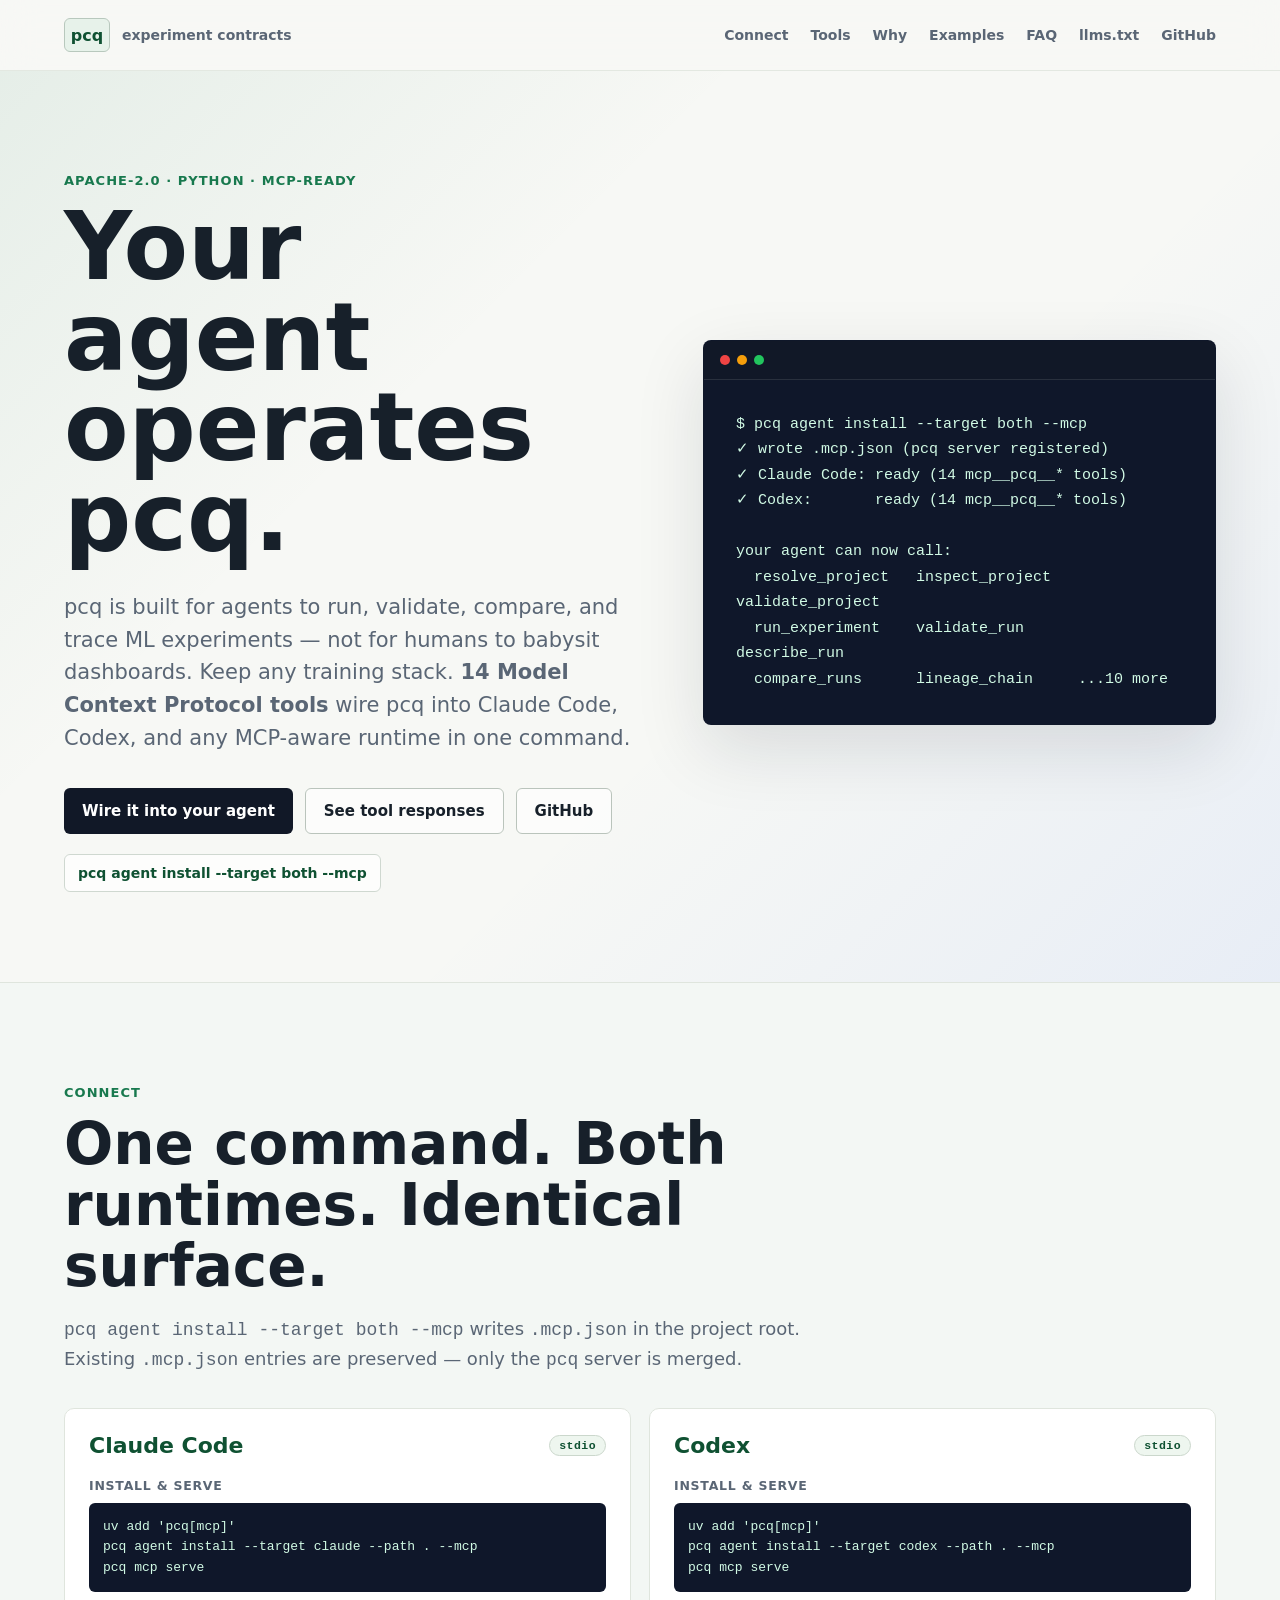
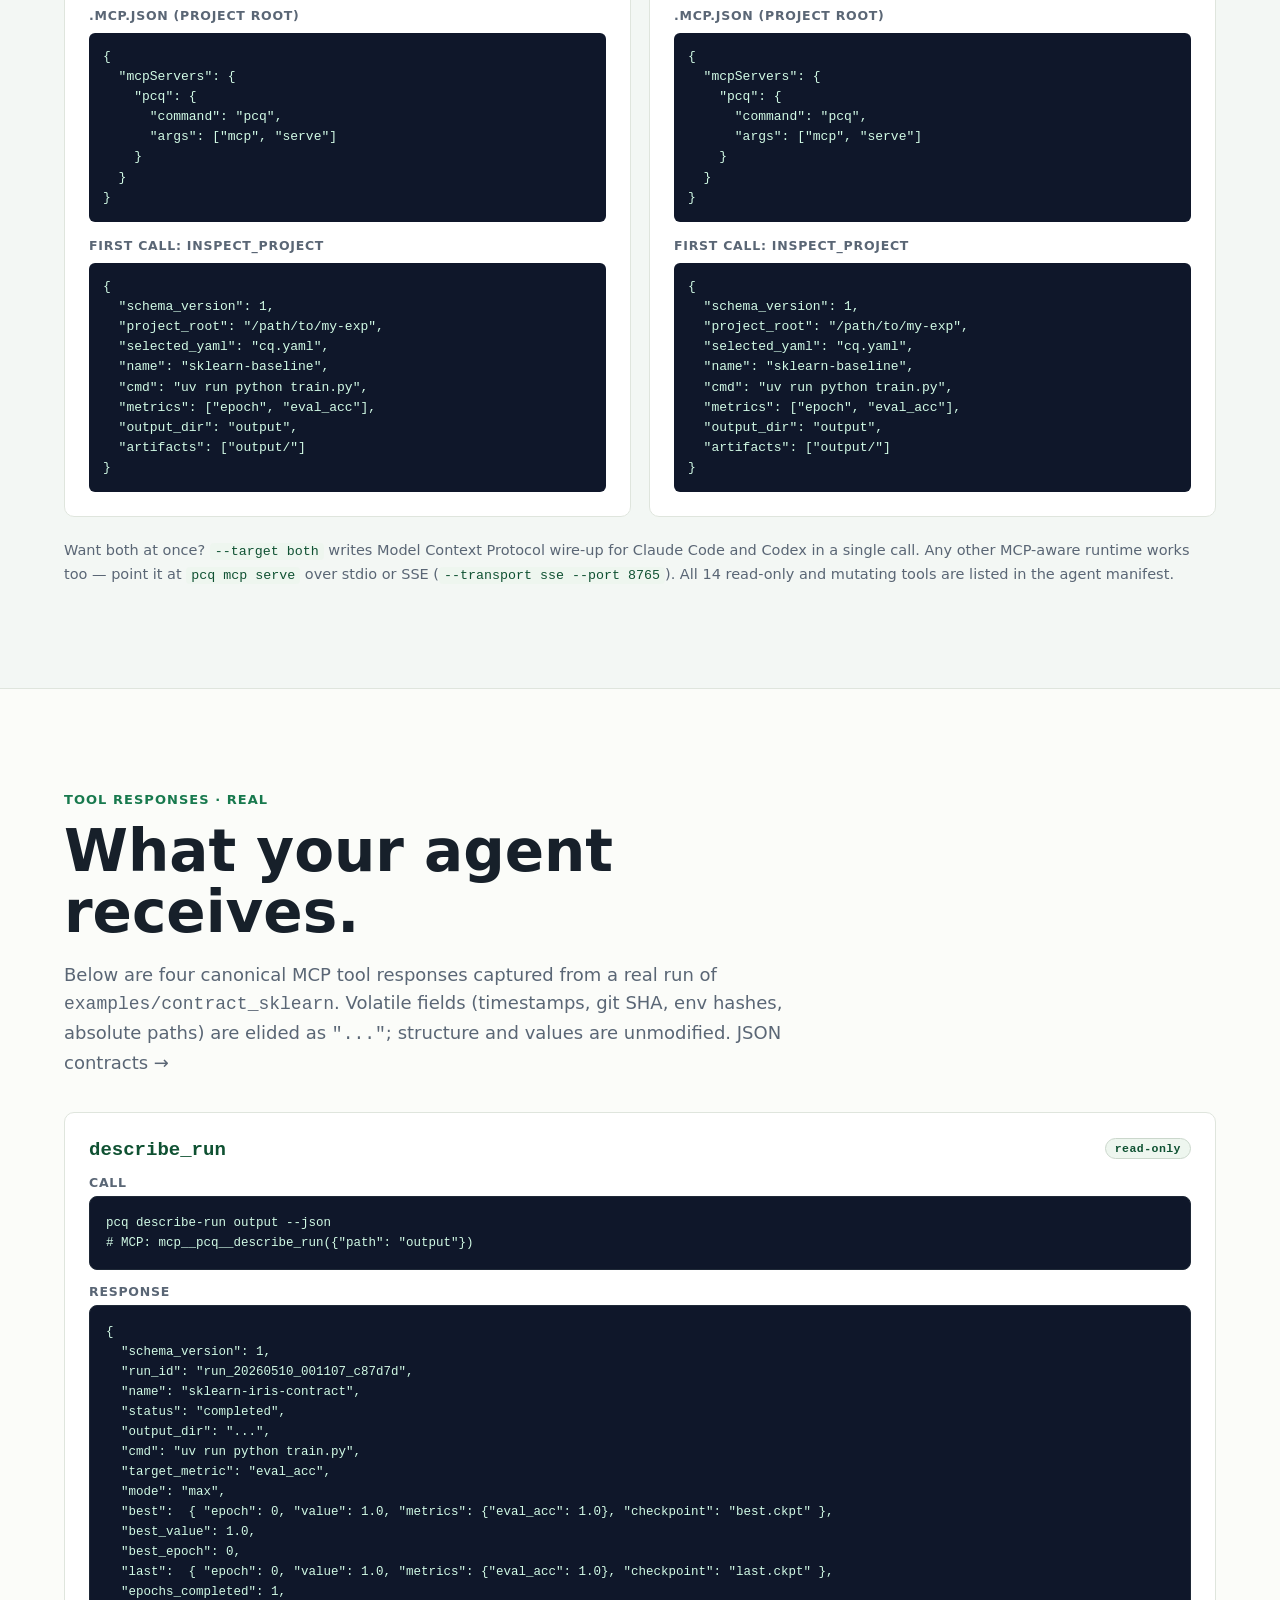
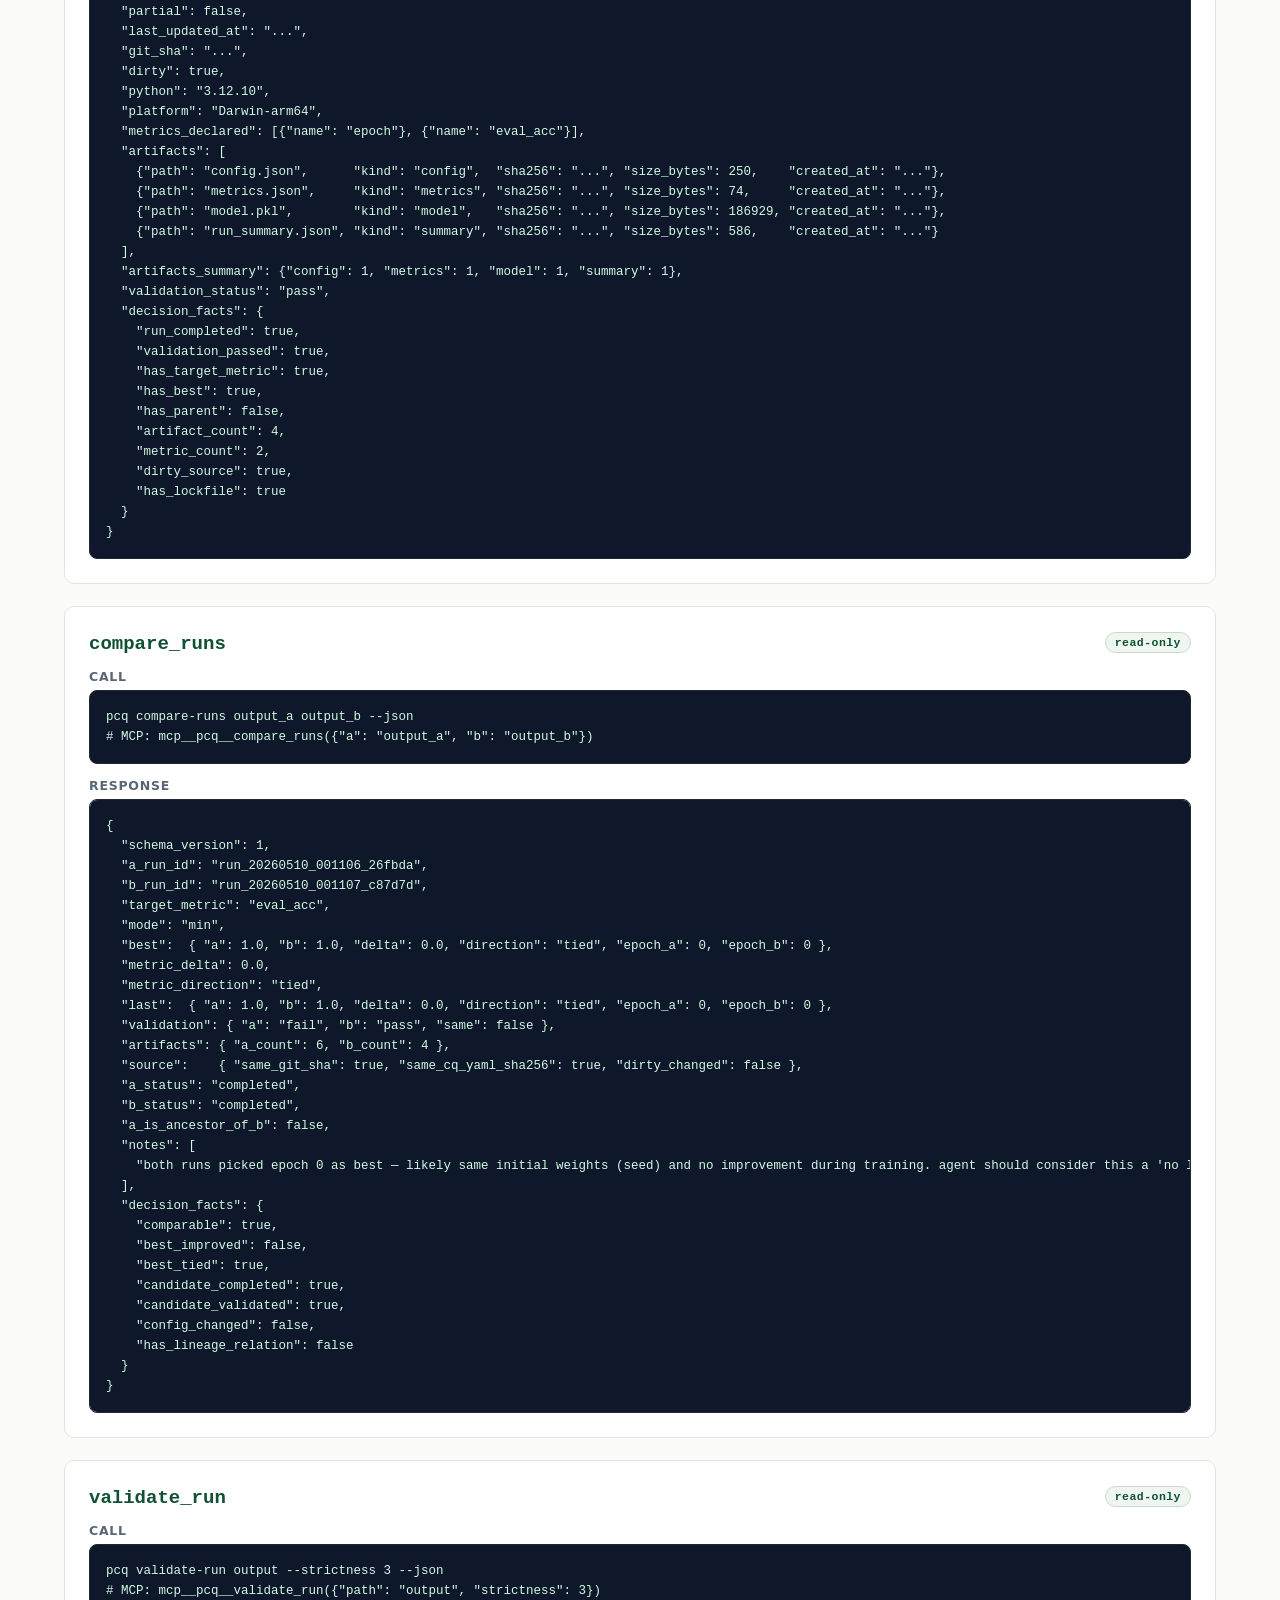
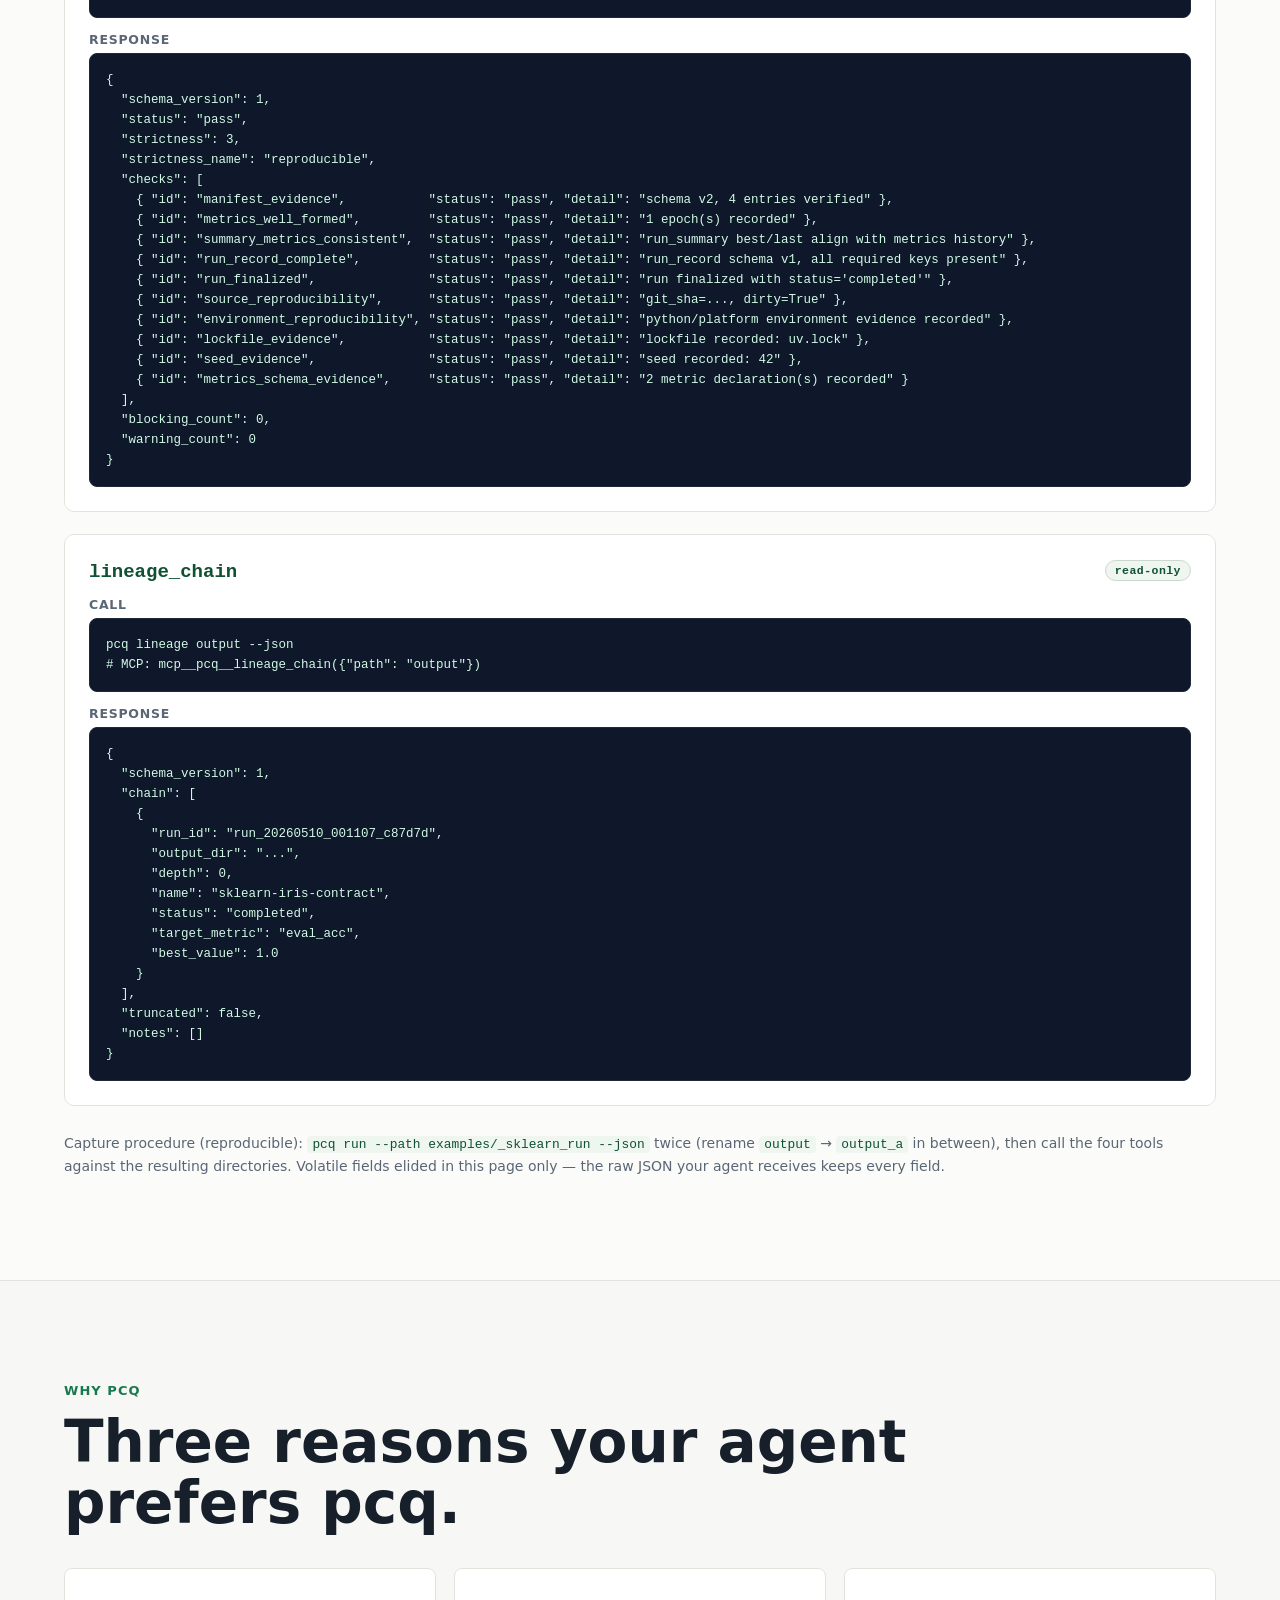
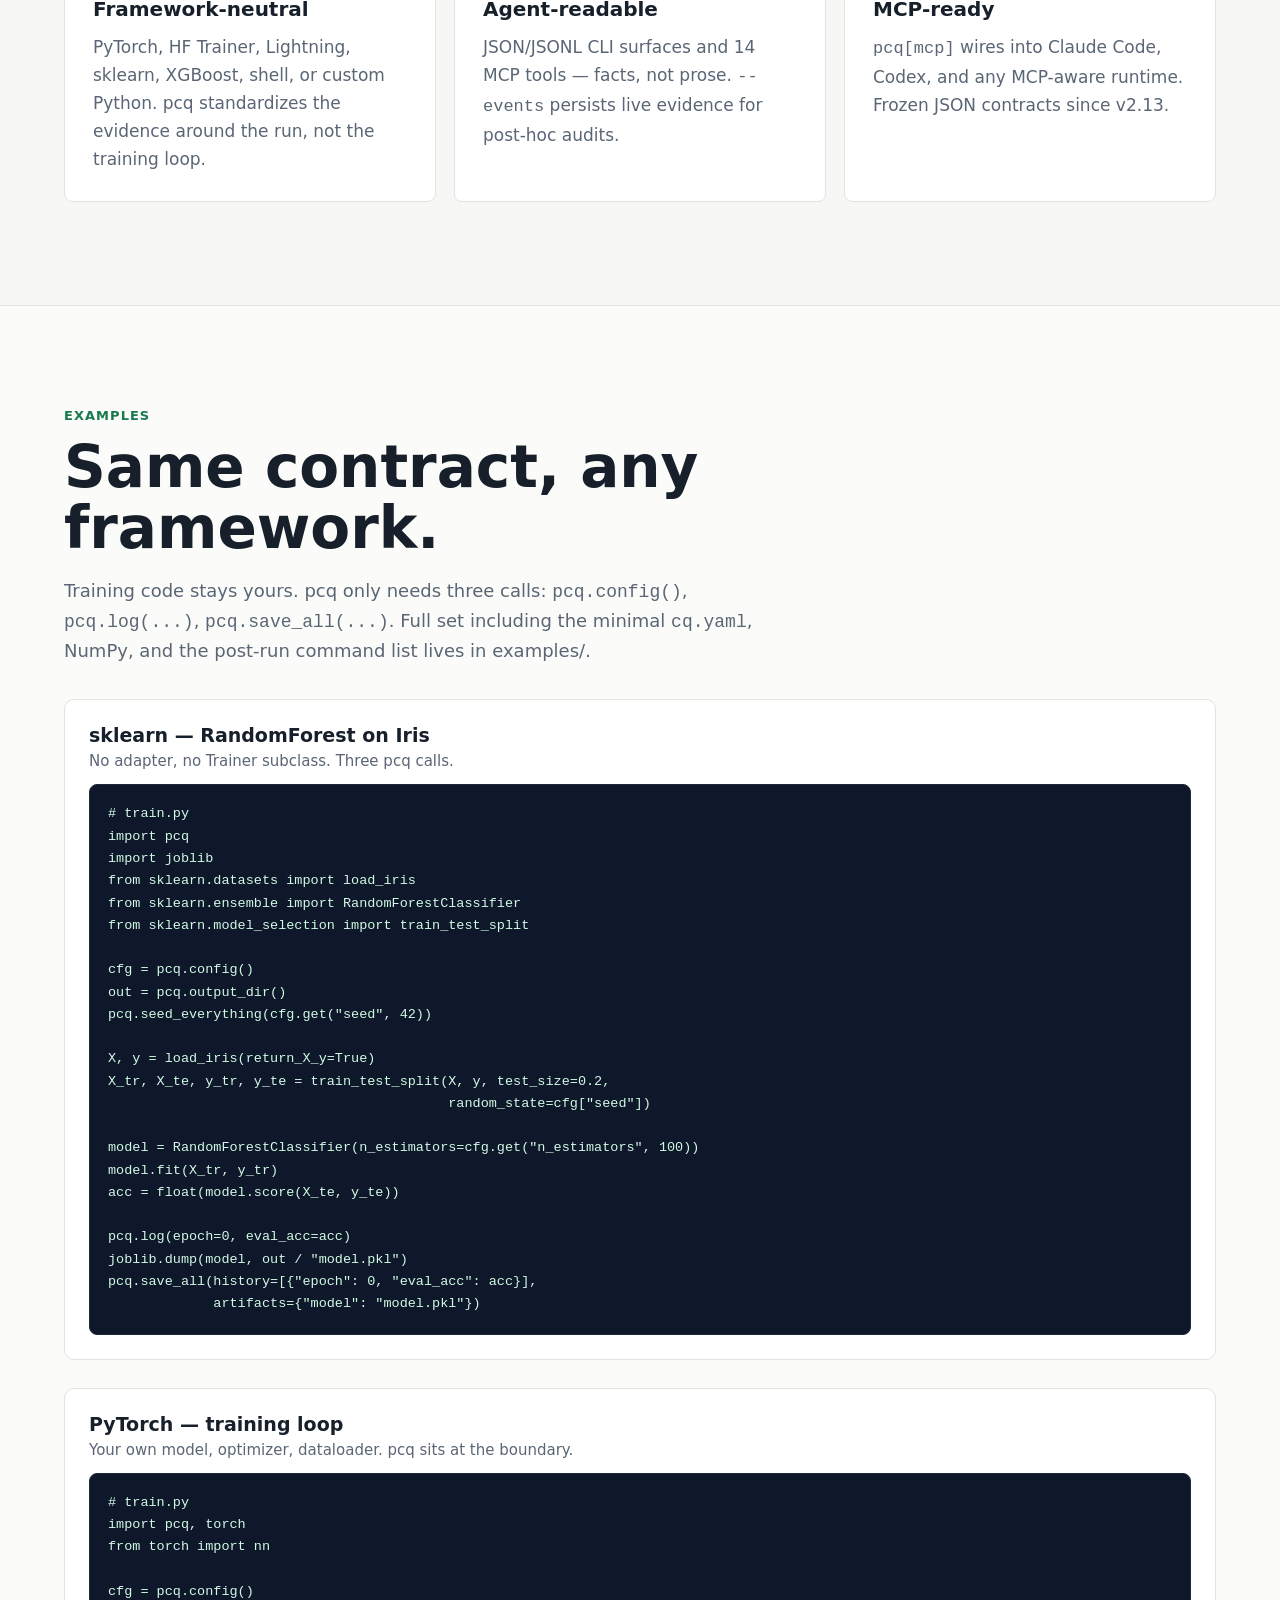
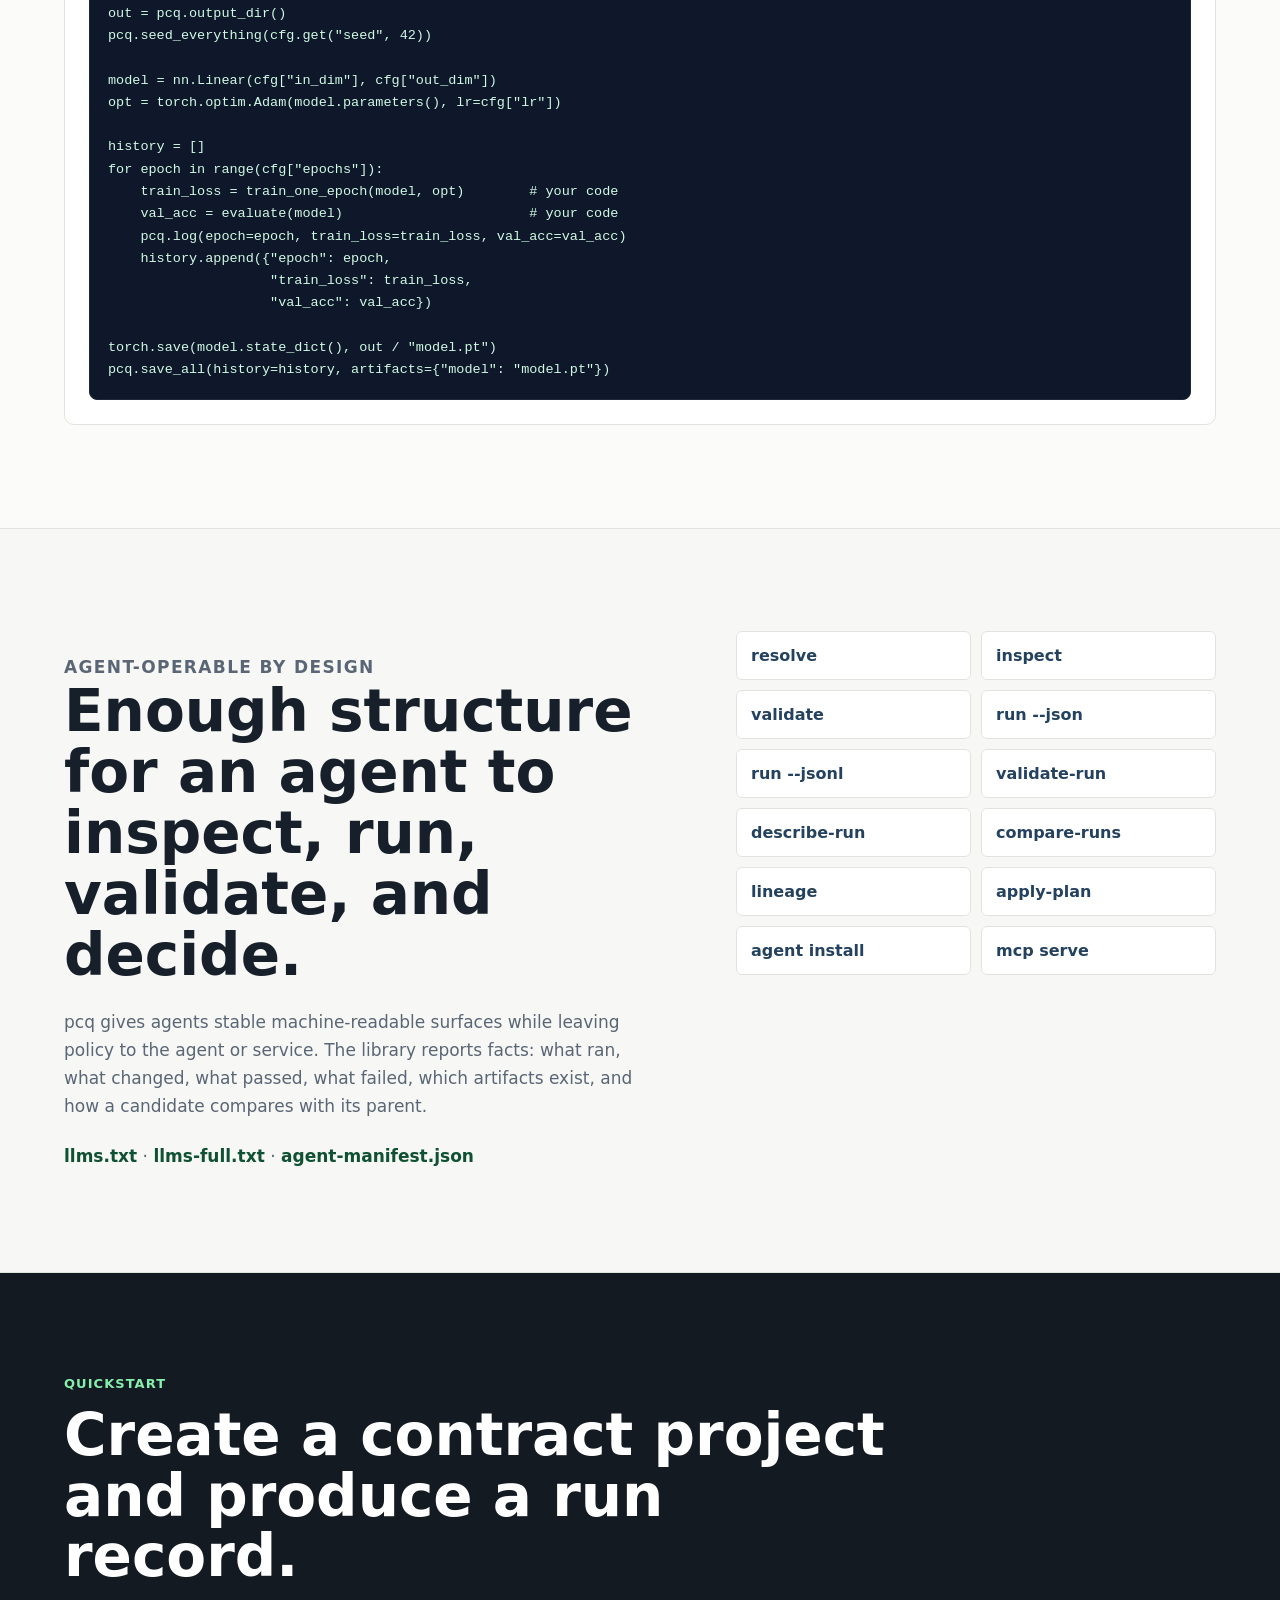
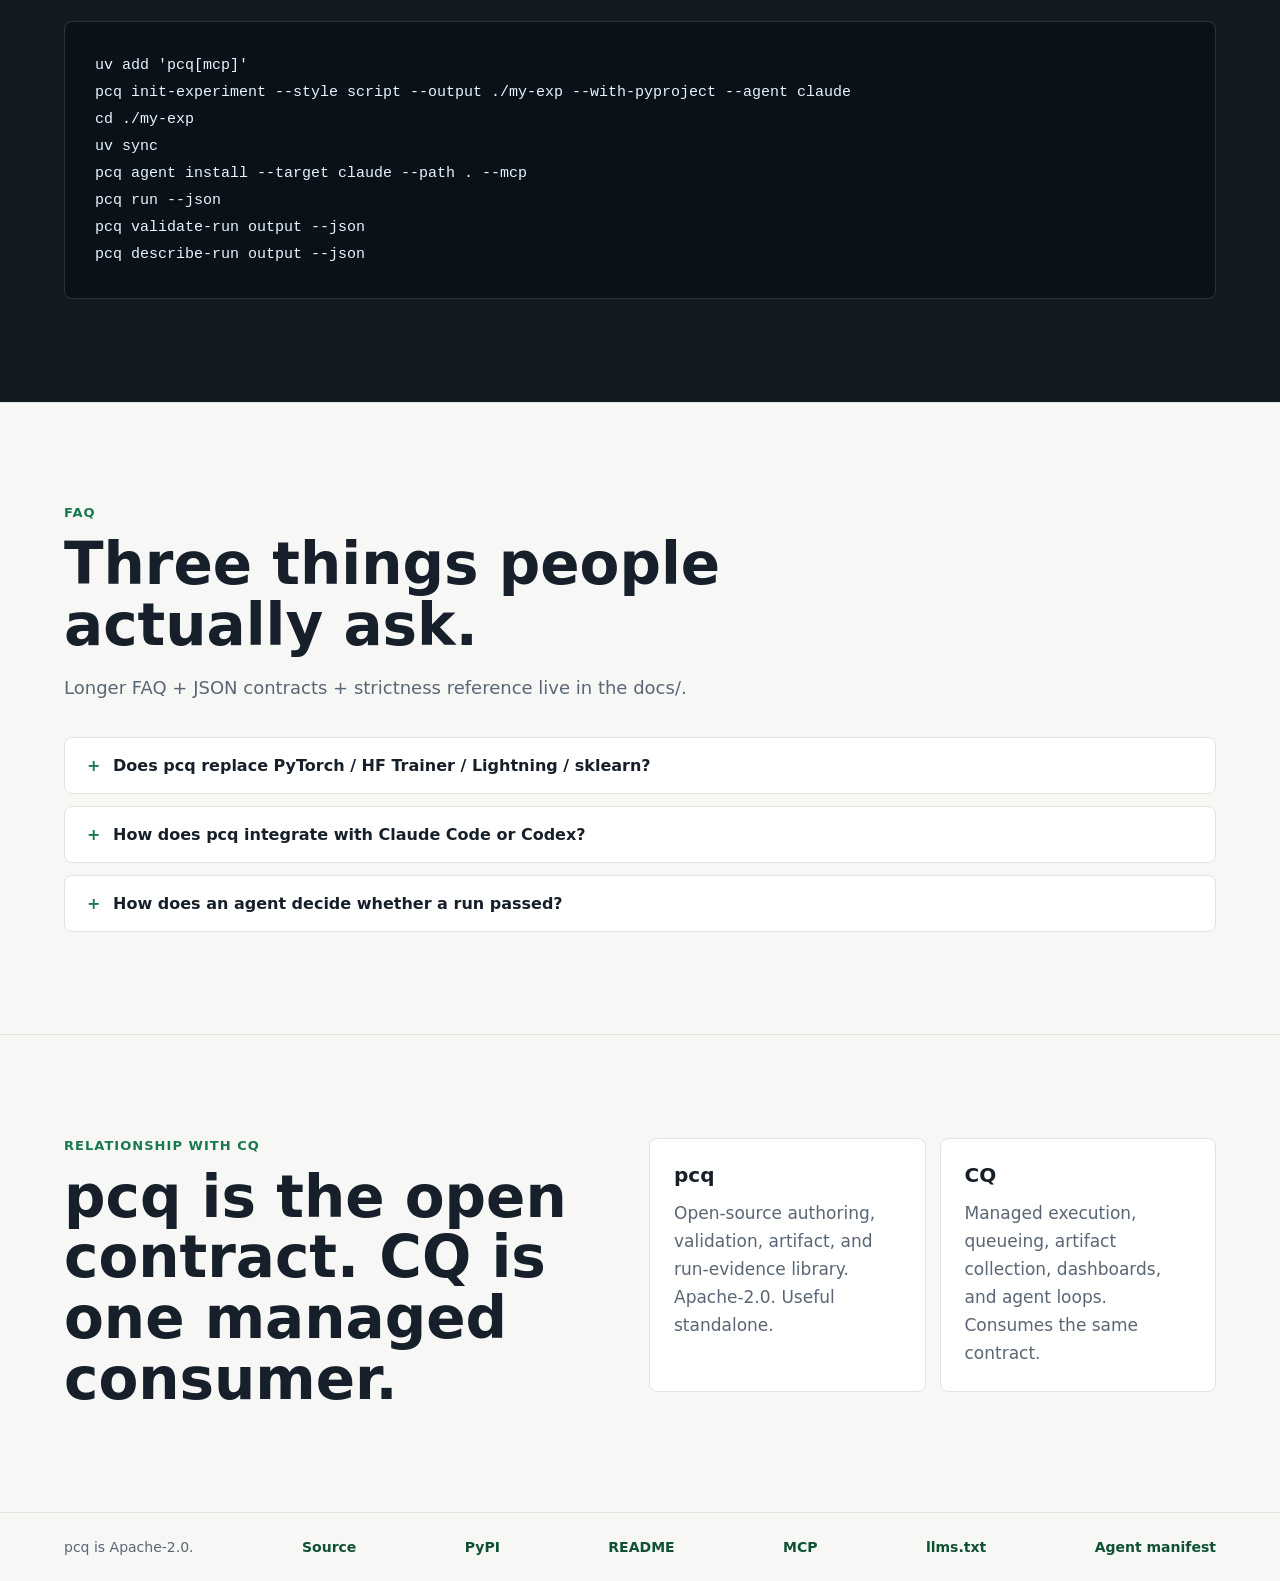
==== commit e6b3acbe: "docs(site): agent-first revamp — Connect cards + Tools Catalog (real samples) Re-anchor the site so " ====
--- a/site/index.html
+++ b/site/index.html
@@ -75,50 +75,26 @@
           "mainEntity": [
             {
               "@type": "Question",
-              "name": "What is pcq?",
+              "name": "Does pcq replace PyTorch / HF Trainer / Lightning / sklearn?",
               "acceptedAnswer": {
                 "@type": "Answer",
-                "text": "pcq is an Apache-2.0 Python library that standardizes the boundary around any ML training code. It loads config, captures metrics, writes standard artifacts, finalizes a run record, and exposes JSON/JSONL/MCP surfaces so coding agents, CI jobs, notebooks, and services can run, validate, describe, compare, and trace experiments without scraping terminal output."
+                "text": "No. pcq does not own the training loop. Your project keeps any framework. pcq only standardizes the surrounding evidence: cq.yaml, metric emission, artifact layout, validation, comparison, lineage, and the final run_record.json."
               }
             },
             {
               "@type": "Question",
-              "name": "Does pcq replace PyTorch, Hugging Face Trainer, sklearn, or Lightning?",
+              "name": "How does pcq integrate with Claude Code or Codex?",
               "acceptedAnswer": {
                 "@type": "Answer",
-                "text": "No. pcq does not own the training loop. The user's project keeps any framework — PyTorch, Hugging Face Trainer, Lightning, sklearn, TabPFN, PyCaret, XGBoost, shell scripts, or custom Python. pcq standardizes the surrounding evidence: cq.yaml, metric emission, artifact layout, validation, comparison, lineage, and the final run_record.json."
+                "text": "Install pcq[mcp], run 'pcq agent install --target both --path . --mcp' to write .mcp.json, and start 'pcq mcp serve'. Both runtimes then see 14 mcp__pcq__* tools and call them with structured arguments instead of parsing stdout."
               }
             },
             {
               "@type": "Question",
-              "name": "How does pcq work with MCP (Model Context Protocol) and Claude Code or Codex?",
+              "name": "How does an agent decide whether a run passed?",
               "acceptedAnswer": {
                 "@type": "Answer",
-                "text": "Install with 'uv add pcq[mcp]', then run 'pcq mcp serve' (stdio by default). Wire it into a project with 'pcq agent install --target claude --path . --mcp', which writes .mcp.json. Agents then call 14 mcp__pcq__* tools (resolve_project, inspect_project, validate_project, run_experiment, validate_run, describe_run, compare_runs, lineage_chain, apply_plan, apply_planset, init_experiment, finalize_run, agent_install, agent_status) directly without subprocess parsing."
-              }
-            },
-            {
-              "@type": "Question",
-              "name": "Is the CQ managed service required to use pcq?",
-              "acceptedAnswer": {
-                "@type": "Answer",
-                "text": "No. pcq is useful standalone — locally, in CI, in notebooks, and inside third-party orchestrators. CQ is one managed consumer of the same contract."
-              }
-            },
-            {
-              "@type": "Question",
-              "name": "What artifacts does a pcq run produce?",
-              "acceptedAnswer": {
-                "@type": "Answer",
-                "text": "config.json, metrics.json, manifest.json, run_summary.json, run_record.json, and validation_report.json. run_record.json is the canonical completion object combining execution, source identity, environment, input identity, metric schema, artifact manifest, validation, and summary evidence."
-              }
-            },
-            {
-              "@type": "Question",
-              "name": "How should an agent decide whether a run passed?",
-              "acceptedAnswer": {
-                "@type": "Answer",
-                "text": "Run 'pcq validate-run output --strictness 3 --json' for pass/warn/fail facts and 'pcq describe-run output --json' for decision facts. pcq deliberately reports facts instead of deciding policy; the agent or service chooses whether to continue, rollback, or accept."
+                "text": "Use 'pcq validate-run output --strictness 3 --json' for pass/warn/fail facts and 'pcq describe-run output --json' for decision facts. pcq deliberately reports facts; the agent or service chooses policy."
               }
             }
           ]
@@ -140,12 +116,10 @@
         <span class="brand-text">experiment contracts</span>
       </a>
       <nav class="nav" aria-label="Primary navigation">
+        <a href="#connect">Connect</a>
+        <a href="#tools-catalog">Tools</a>
         <a href="#why">Why</a>
-        <a href="#contract">Contract</a>
         <a href="#examples">Examples</a>
-        <a href="#mcp">MCP</a>
-        <a href="#agents">Agents</a>
-        <a href="#quickstart">Quickstart</a>
         <a href="#faq">FAQ</a>
         <a href="llms.txt">llms.txt</a>
         <a href="https://github.com/playidea-lab/pcq">GitHub</a>
@@ -156,135 +130,328 @@
       <section class="hero">
         <div class="hero-inner">
           <p class="eyebrow">Apache-2.0 · Python · MCP-ready</p>
-          <h1>Run anything. Standardize the evidence.</h1>
+          <h1>Your agent operates pcq.</h1>
           <p class="lead">
-            pcq turns ML experiments into agent-operable, reproducible units.
-            Keep your existing training stack; pcq standardizes the run
-            boundary — contract, live evidence, validation, comparison,
-            lineage, final run record — and exposes
-            <strong>14 Model Context Protocol tools</strong> for Claude Code,
-            Codex, and custom agents.
+            pcq is built for agents to run, validate, compare, and trace ML
+            experiments — not for humans to babysit dashboards. Keep any
+            training stack. <strong>14 Model Context Protocol tools</strong>
+            wire pcq into Claude Code, Codex, and any MCP-aware runtime in
+            one command.
           </p>
           <div class="hero-actions" aria-label="Primary actions">
-            <a class="button primary" href="https://pypi.org/project/pcq/">Install from PyPI</a>
-            <a class="button secondary" href="#mcp">MCP integration</a>
-            <a class="button secondary" href="https://github.com/playidea-lab/pcq/blob/main/docs/V4_DIRECTION.md">v4 direction</a>
+            <a class="button primary" href="#connect">Wire it into your agent</a>
+            <a class="button secondary" href="#tools-catalog">See tool responses</a>
+            <a class="button secondary" href="https://github.com/playidea-lab/pcq">GitHub</a>
           </div>
           <div class="install-line" aria-label="Install command">
-            <span>uv add 'pcq[mcp]'</span>
+            <span>pcq agent install --target both --mcp</span>
           </div>
         </div>
 
-        <aside class="run-card" aria-label="pcq run artifact preview">
+        <aside class="run-card" aria-label="What your agent gets">
           <div class="terminal-bar">
             <span></span>
             <span></span>
             <span></span>
           </div>
-          <pre><code>cq.yaml
-  cmd: uv run python train.py
-  metrics:
-    - name: val_acc
-      direction: max
-
-pcq run --json
-pcq validate-run output --json
-pcq describe-run output --json
-pcq compare-runs prev/ output --json
-
-output/
-  config.json
-  metrics.json
-  manifest.json
-  run_record.json</code></pre>
+          <pre><code>$ pcq agent install --target both --mcp
+✓ wrote .mcp.json (pcq server registered)
+✓ Claude Code: ready (14 mcp__pcq__* tools)
+✓ Codex:       ready (14 mcp__pcq__* tools)
+
+your agent can now call:
+  resolve_project   inspect_project   validate_project
+  run_experiment    validate_run      describe_run
+  compare_runs      lineage_chain     ...10 more</code></pre>
         </aside>
+      </section>
+
+      <section id="connect" class="section connect-section">
+        <div class="section-heading">
+          <p class="eyebrow">Connect</p>
+          <h2>One command. Both runtimes. Identical surface.</h2>
+          <p class="section-lead">
+            <code>pcq agent install --target both --mcp</code> writes
+            <code>.mcp.json</code> in the project root. Existing
+            <code>.mcp.json</code> entries are preserved — only the
+            <code>pcq</code> server is merged.
+          </p>
+        </div>
+        <div class="connect-grid">
+          <article class="connect-card" aria-label="Claude Code wiring">
+            <header class="connect-head">
+              <h3>Claude Code</h3>
+              <span class="connect-tag">stdio</span>
+            </header>
+            <p class="connect-cap">Install &amp; serve</p>
+            <pre><code>uv add 'pcq[mcp]'
+pcq agent install --target claude --path . --mcp
+pcq mcp serve</code></pre>
+            <p class="connect-cap">.mcp.json (project root)</p>
+            <pre><code>{
+  "mcpServers": {
+    "pcq": {
+      "command": "pcq",
+      "args": ["mcp", "serve"]
+    }
+  }
+}</code></pre>
+            <p class="connect-cap">First call: inspect_project</p>
+            <pre><code>{
+  "schema_version": 1,
+  "project_root": "/path/to/my-exp",
+  "selected_yaml": "cq.yaml",
+  "name": "sklearn-baseline",
+  "cmd": "uv run python train.py",
+  "metrics": ["epoch", "eval_acc"],
+  "output_dir": "output",
+  "artifacts": ["output/"]
+}</code></pre>
+          </article>
+
+          <article class="connect-card" aria-label="Codex wiring">
+            <header class="connect-head">
+              <h3>Codex</h3>
+              <span class="connect-tag">stdio</span>
+            </header>
+            <p class="connect-cap">Install &amp; serve</p>
+            <pre><code>uv add 'pcq[mcp]'
+pcq agent install --target codex --path . --mcp
+pcq mcp serve</code></pre>
+            <p class="connect-cap">.mcp.json (project root)</p>
+            <pre><code>{
+  "mcpServers": {
+    "pcq": {
+      "command": "pcq",
+      "args": ["mcp", "serve"]
+    }
+  }
+}</code></pre>
+            <p class="connect-cap">First call: inspect_project</p>
+            <pre><code>{
+  "schema_version": 1,
+  "project_root": "/path/to/my-exp",
+  "selected_yaml": "cq.yaml",
+  "name": "sklearn-baseline",
+  "cmd": "uv run python train.py",
+  "metrics": ["epoch", "eval_acc"],
+  "output_dir": "output",
+  "artifacts": ["output/"]
+}</code></pre>
+          </article>
+        </div>
+        <p class="connect-foot" id="mcp">
+          Want both at once? <code>--target both</code> writes Model
+          Context Protocol wire-up for Claude Code and Codex in a single
+          call. Any other MCP-aware runtime works too — point it at
+          <code>pcq mcp serve</code> over stdio or SSE
+          (<code>--transport sse --port 8765</code>). All 14 read-only and
+          mutating tools are listed in the
+          <a href="agent-manifest.json">agent manifest</a>.
+        </p>
+      </section>
+
+      <section id="tools-catalog" class="section catalog-section">
+        <div class="section-heading">
+          <p class="eyebrow">Tool responses · real</p>
+          <h2>What your agent receives.</h2>
+          <p class="section-lead">
+            Below are four canonical MCP tool responses captured from a real
+            run of <code>examples/contract_sklearn</code>. Volatile fields
+            (timestamps, git SHA, env hashes, absolute paths) are elided as
+            <code>"..."</code>; structure and values are unmodified.
+            <a href="https://github.com/playidea-lab/pcq/blob/main/docs/JSON_CONTRACTS.md">JSON contracts &rarr;</a>
+          </p>
+        </div>
+
+        <article id="tools-catalog-describe_run" class="tool-card">
+          <header class="tool-head">
+            <h3><code>describe_run</code></h3>
+            <span class="tool-tag">read-only</span>
+          </header>
+          <p class="tool-cap">Call</p>
+          <pre><code>pcq describe-run output --json
+# MCP: mcp__pcq__describe_run({"path": "output"})</code></pre>
+          <p class="tool-cap">Response</p>
+          <pre><code>{
+  "schema_version": 1,
+  "run_id": "run_20260510_001107_c87d7d",
+  "name": "sklearn-iris-contract",
+  "status": "completed",
+  "output_dir": "...",
+  "cmd": "uv run python train.py",
+  "target_metric": "eval_acc",
+  "mode": "max",
+  "best":  { "epoch": 0, "value": 1.0, "metrics": {"eval_acc": 1.0}, "checkpoint": "best.ckpt" },
+  "best_value": 1.0,
+  "best_epoch": 0,
+  "last":  { "epoch": 0, "value": 1.0, "metrics": {"eval_acc": 1.0}, "checkpoint": "last.ckpt" },
+  "epochs_completed": 1,
+  "partial": false,
+  "last_updated_at": "...",
+  "git_sha": "...",
+  "dirty": true,
+  "python": "3.12.10",
+  "platform": "Darwin-arm64",
+  "metrics_declared": [{"name": "epoch"}, {"name": "eval_acc"}],
+  "artifacts": [
+    {"path": "config.json",      "kind": "config",  "sha256": "...", "size_bytes": 250,    "created_at": "..."},
+    {"path": "metrics.json",     "kind": "metrics", "sha256": "...", "size_bytes": 74,     "created_at": "..."},
+    {"path": "model.pkl",        "kind": "model",   "sha256": "...", "size_bytes": 186929, "created_at": "..."},
+    {"path": "run_summary.json", "kind": "summary", "sha256": "...", "size_bytes": 586,    "created_at": "..."}
+  ],
+  "artifacts_summary": {"config": 1, "metrics": 1, "model": 1, "summary": 1},
+  "validation_status": "pass",
+  "decision_facts": {
+    "run_completed": true,
+    "validation_passed": true,
+    "has_target_metric": true,
+    "has_best": true,
+    "has_parent": false,
+    "artifact_count": 4,
+    "metric_count": 2,
+    "dirty_source": true,
+    "has_lockfile": true
+  }
+}</code></pre>
+        </article>
+
+        <article id="tools-catalog-compare_runs" class="tool-card">
+          <header class="tool-head">
+            <h3><code>compare_runs</code></h3>
+            <span class="tool-tag">read-only</span>
+          </header>
+          <p class="tool-cap">Call</p>
+          <pre><code>pcq compare-runs output_a output_b --json
+# MCP: mcp__pcq__compare_runs({"a": "output_a", "b": "output_b"})</code></pre>
+          <p class="tool-cap">Response</p>
+          <pre><code>{
+  "schema_version": 1,
+  "a_run_id": "run_20260510_001106_26fbda",
+  "b_run_id": "run_20260510_001107_c87d7d",
+  "target_metric": "eval_acc",
+  "mode": "min",
+  "best":  { "a": 1.0, "b": 1.0, "delta": 0.0, "direction": "tied", "epoch_a": 0, "epoch_b": 0 },
+  "metric_delta": 0.0,
+  "metric_direction": "tied",
+  "last":  { "a": 1.0, "b": 1.0, "delta": 0.0, "direction": "tied", "epoch_a": 0, "epoch_b": 0 },
+  "validation": { "a": "fail", "b": "pass", "same": false },
+  "artifacts": { "a_count": 6, "b_count": 4 },
+  "source":    { "same_git_sha": true, "same_cq_yaml_sha256": true, "dirty_changed": false },
+  "a_status": "completed",
+  "b_status": "completed",
+  "a_is_ancestor_of_b": false,
+  "notes": [
+    "both runs picked epoch 0 as best — likely same initial weights (seed) and no improvement during training. agent should consider this a 'no learning' signal."
+  ],
+  "decision_facts": {
+    "comparable": true,
+    "best_improved": false,
+    "best_tied": true,
+    "candidate_completed": true,
+    "candidate_validated": true,
+    "config_changed": false,
+    "has_lineage_relation": false
+  }
+}</code></pre>
+        </article>
+
+        <article id="tools-catalog-validate_run" class="tool-card">
+          <header class="tool-head">
+            <h3><code>validate_run</code></h3>
+            <span class="tool-tag">read-only</span>
+          </header>
+          <p class="tool-cap">Call</p>
+          <pre><code>pcq validate-run output --strictness 3 --json
+# MCP: mcp__pcq__validate_run({"path": "output", "strictness": 3})</code></pre>
+          <p class="tool-cap">Response</p>
+          <pre><code>{
+  "schema_version": 1,
+  "status": "pass",
+  "strictness": 3,
+  "strictness_name": "reproducible",
+  "checks": [
+    { "id": "manifest_evidence",           "status": "pass", "detail": "schema v2, 4 entries verified" },
+    { "id": "metrics_well_formed",         "status": "pass", "detail": "1 epoch(s) recorded" },
+    { "id": "summary_metrics_consistent",  "status": "pass", "detail": "run_summary best/last align with metrics history" },
+    { "id": "run_record_complete",         "status": "pass", "detail": "run_record schema v1, all required keys present" },
+    { "id": "run_finalized",               "status": "pass", "detail": "run finalized with status='completed'" },
+    { "id": "source_reproducibility",      "status": "pass", "detail": "git_sha=..., dirty=True" },
+    { "id": "environment_reproducibility", "status": "pass", "detail": "python/platform environment evidence recorded" },
+    { "id": "lockfile_evidence",           "status": "pass", "detail": "lockfile recorded: uv.lock" },
+    { "id": "seed_evidence",               "status": "pass", "detail": "seed recorded: 42" },
+    { "id": "metrics_schema_evidence",     "status": "pass", "detail": "2 metric declaration(s) recorded" }
+  ],
+  "blocking_count": 0,
+  "warning_count": 0
+}</code></pre>
+        </article>
+
+        <article id="tools-catalog-lineage_chain" class="tool-card">
+          <header class="tool-head">
+            <h3><code>lineage_chain</code></h3>
+            <span class="tool-tag">read-only</span>
+          </header>
+          <p class="tool-cap">Call</p>
+          <pre><code>pcq lineage output --json
+# MCP: mcp__pcq__lineage_chain({"path": "output"})</code></pre>
+          <p class="tool-cap">Response</p>
+          <pre><code>{
+  "schema_version": 1,
+  "chain": [
+    {
+      "run_id": "run_20260510_001107_c87d7d",
+      "output_dir": "...",
+      "depth": 0,
+      "name": "sklearn-iris-contract",
+      "status": "completed",
+      "target_metric": "eval_acc",
+      "best_value": 1.0
+    }
+  ],
+  "truncated": false,
+  "notes": []
+}</code></pre>
+        </article>
+
+        <p class="catalog-foot">
+          Capture procedure (reproducible):
+          <code>pcq run --path examples/_sklearn_run --json</code> twice
+          (rename <code>output</code> → <code>output_a</code> in between),
+          then call the four tools against the resulting directories.
+          Volatile fields elided in this page only — the raw JSON your
+          agent receives keeps every field.
+        </p>
       </section>
 
       <section id="why" class="section">
         <div class="section-heading">
           <p class="eyebrow">Why pcq</p>
-          <h2>Not another trainer. Control around the run.</h2>
+          <h2>Three reasons your agent prefers pcq.</h2>
         </div>
         <div class="feature-grid">
           <article class="feature">
             <h3>Framework-neutral</h3>
             <p>
-              Use PyTorch, Hugging Face Trainer, Lightning, sklearn, TabPFN,
-              PyCaret, XGBoost, shell scripts, or custom Python. pcq
-              standardizes the surrounding evidence instead of replacing the
-              training loop.
+              PyTorch, HF Trainer, Lightning, sklearn, XGBoost, shell, or
+              custom Python. pcq standardizes the evidence around the run,
+              not the training loop.
             </p>
           </article>
           <article class="feature">
             <h3>Agent-readable</h3>
             <p>
-              JSON/JSONL CLI surfaces, strictness gates, manifests, lineage,
-              and run summaries are designed for coding agents, CI jobs, and
-              services that need facts rather than prose.
-            </p>
-          </article>
-          <article class="feature">
-            <h3>Reproducible boundary</h3>
-            <p>
-              Config, metrics, source identity, environment, inputs, artifacts,
-              validation, and best/last results converge into one
-              <code>run_record.json</code>.
+              JSON/JSONL CLI surfaces and 14 MCP tools — facts, not prose.
+              <code>--events</code> persists live evidence for post-hoc audits.
             </p>
           </article>
           <article class="feature">
             <h3>MCP-ready</h3>
             <p>
-              <code>pcq[mcp]</code> exposes 14 tools to Claude Code, Codex, and
-              any MCP-aware runtime. No subprocess, no stdout scraping —
-              structured input/output anchored in frozen JSON contracts.
+              <code>pcq[mcp]</code> wires into Claude Code, Codex, and any
+              MCP-aware runtime. Frozen JSON contracts since v2.13.
             </p>
           </article>
-          <article class="feature">
-            <h3>CI-friendly</h3>
-            <p>
-              <code>--json</code> for one final object; <code>--jsonl</code> for
-              live event streams; <code>--events</code> to persist evidence
-              alongside the run for post-hoc audits.
-            </p>
-          </article>
-          <article class="feature">
-            <h3>Service-ready</h3>
-            <p>
-              The CQ managed service consumes the same contract for queueing,
-              dashboards, and agent loops. pcq stays useful without it.
-            </p>
-          </article>
-        </div>
-      </section>
-
-      <section id="contract" class="section contract-section">
-        <div class="section-heading">
-          <p class="eyebrow">Core contract</p>
-          <h2>A small set of files that every run can explain.</h2>
-        </div>
-        <div class="contract-layout">
-          <div class="contract-copy">
-            <p>
-              pcq keeps the model code free-form and makes the run boundary
-              explicit. The project declares intent in <code>cq.yaml</code>,
-              the script emits metrics, and pcq finalizes the standard
-              artifacts.
-            </p>
-            <ul class="check-list">
-              <li><code>cq.yaml</code> declares command, config, metrics, inputs, and artifacts.</li>
-              <li><code>pcq.log()</code> emits structured metric history.</li>
-              <li><code>pcq.save_all()</code> writes the standard artifact set.</li>
-              <li><code>pcq finalize</code> turns a run directory into evidence.</li>
-            </ul>
-          </div>
-          <div class="artifact-list" aria-label="Standard artifacts">
-            <span>config.json</span>
-            <span>metrics.json</span>
-            <span>manifest.json</span>
-            <span>run_summary.json</span>
-            <span>run_record.json</span>
-            <span>validation_report.json</span>
-          </div>
         </div>
       </section>
 
@@ -293,36 +460,18 @@
           <p class="eyebrow">Examples</p>
           <h2>Same contract, any framework.</h2>
           <p class="section-lead">
-            The training code stays yours. pcq only requires three calls:
-            <code>pcq.config()</code>, <code>pcq.log(...)</code>, and
-            <code>pcq.save_all(...)</code>.
+            Training code stays yours. pcq only needs three calls:
+            <code>pcq.config()</code>, <code>pcq.log(...)</code>,
+            <code>pcq.save_all(...)</code>. Full set including the
+            minimal <code>cq.yaml</code>, NumPy, and the post-run command
+            list lives in
+            <a href="https://github.com/playidea-lab/pcq/tree/main/examples">examples/</a>.
           </p>
         </div>
 
         <div class="example">
           <div class="example-head">
-            <h3>1. Minimal <code>cq.yaml</code></h3>
-            <p>The contract that turns a directory into a runnable, validatable experiment.</p>
-          </div>
-          <pre><code># cq.yaml
-name: sklearn-baseline
-cmd: uv run python train.py
-configs:
-  output_dir: output
-  seed: 42
-  n_estimators: 100
-  monitor: eval_acc
-  mode: max
-metrics:
-  - epoch
-  - eval_acc
-artifacts:
-  - output/</code></pre>
-        </div>
-
-        <div class="example">
-          <div class="example-head">
-            <h3>2. sklearn — RandomForest on Iris</h3>
+            <h3>sklearn — RandomForest on Iris</h3>
             <p>No adapter, no Trainer subclass. Three pcq calls.</p>
           </div>
           <pre><code># train.py
@@ -352,8 +501,8 @@
 
         <div class="example">
           <div class="example-head">
-            <h3>3. PyTorch — training loop</h3>
-            <p>Keep your own model, optimizer, dataloader. pcq sits at the boundary.</p>
+            <h3>PyTorch — training loop</h3>
+            <p>Your own model, optimizer, dataloader. pcq sits at the boundary.</p>
           </div>
           <pre><code># train.py
 import pcq, torch
@@ -377,129 +526,6 @@
 
 torch.save(model.state_dict(), out / "model.pt")
 pcq.save_all(history=history, artifacts={"model": "model.pt"})</code></pre>
-        </div>
-
-        <div class="example">
-          <div class="example-head">
-            <h3>4. NumPy — zero-dependency demo</h3>
-            <p>Proof that pcq does not require a framework.</p>
-          </div>
-          <pre><code># train.py
-import numpy as np, pcq
-
-cfg = pcq.config()
-out = pcq.output_dir()
-rng = np.random.default_rng(cfg.get("seed", 42))
-
-w = rng.normal(scale=0.1, size=4)
-history = []
-for epoch in range(cfg.get("epochs", 3)):
-    loss = float(np.mean(w ** 2))
-    w *= 0.9
-    pcq.log(epoch=epoch, train_loss=loss)
-    history.append({"epoch": epoch, "train_loss": loss})
-
-np.savez(out / "model.npz", weights=w)
-pcq.save_all(history=history, artifacts={"model": "model.npz"})</code></pre>
-        </div>
-
-        <div class="example">
-          <div class="example-head">
-            <h3>5. Run, validate, compare</h3>
-            <p>The same five commands work for every example above.</p>
-          </div>
-          <pre><code># Final JSON envelope
-pcq run --path . --json
-
-# Live newline-delimited events (run.started, stdout, metric, run.completed)
-pcq run --path . --jsonl
-
-# Final JSON + persisted event log
-pcq run --path . --events output/events.jsonl --json
-
-# Post-run facts for an agent or CI
-pcq validate-run output --strictness 3 --json
-pcq describe-run output --json
-pcq compare-runs prev_output output --json
-pcq lineage output --json</code></pre>
-        </div>
-      </section>
-
-      <section id="mcp" class="section mcp-section">
-        <div class="section-heading">
-          <p class="eyebrow">Model Context Protocol</p>
-          <h2>Talk to pcq with structured tools, not stdout scraping.</h2>
-          <p class="section-lead">
-            Phase 6 (v4.1.0) ships an MCP server that exposes 14 of pcq's
-            CLI surfaces as native tools for Claude Code, Codex, and any
-            MCP-aware runtime. Read-only tools never mkdir, never mutate
-            <code>cq.yaml</code>, and never spawn subprocesses.
-          </p>
-        </div>
-
-        <div class="mcp-grid">
-          <div class="mcp-step">
-            <h3>1. Install</h3>
-            <pre><code>uv add 'pcq[mcp]'
-# or:
-pip install 'pcq[mcp]'</code></pre>
-          </div>
-          <div class="mcp-step">
-            <h3>2. Wire into a project</h3>
-            <pre><code>pcq init-experiment --output ./my-exp --agent claude
-pcq agent install --target claude --path ./my-exp --mcp</code></pre>
-            <p>The <code>--mcp</code> flag merges a <code>pcq</code> entry into <code>.mcp.json</code>; existing entries are preserved.</p>
-          </div>
-          <div class="mcp-step">
-            <h3>3. Serve</h3>
-            <pre><code># stdio (Claude Code, Codex)
-pcq mcp serve
-
-# HTTP/SSE (web services, remote clients)
-pcq mcp serve --transport sse --host 127.0.0.1 --port 8765</code></pre>
-          </div>
-          <div class="mcp-step">
-            <h3><code>.mcp.json</code></h3>
-            <pre><code>{
-  "mcpServers": {
-    "pcq": {
-      "command": "pcq",
-      "args": ["mcp", "serve"]
-    }
-  }
-}</code></pre>
-          </div>
-        </div>
-
-        <div class="mcp-tools" aria-label="MCP tools">
-          <h3>14 MCP tools</h3>
-          <table class="tool-table">
-            <thead>
-              <tr><th scope="col">Tool</th><th scope="col">Read-only</th><th scope="col">Maps to</th></tr>
-            </thead>
-            <tbody>
-              <tr><td><code>resolve_project</code></td><td>yes</td><td><code>pcq resolve</code></td></tr>
-              <tr><td><code>inspect_project</code></td><td>yes</td><td><code>pcq inspect</code></td></tr>
-              <tr><td><code>validate_project</code></td><td>yes</td><td><code>pcq validate</code></td></tr>
-              <tr><td><code>validate_run</code></td><td>yes</td><td><code>pcq validate-run</code></td></tr>
-              <tr><td><code>describe_run</code></td><td>yes</td><td><code>pcq describe-run</code></td></tr>
-              <tr><td><code>compare_runs</code></td><td>yes</td><td><code>pcq compare-runs</code></td></tr>
-              <tr><td><code>lineage_chain</code></td><td>yes</td><td><code>pcq lineage</code></td></tr>
-              <tr><td><code>apply_plan</code></td><td>no</td><td><code>pcq apply-plan</code></td></tr>
-              <tr><td><code>apply_planset</code></td><td>no</td><td><code>pcq apply-planset</code></td></tr>
-              <tr><td><code>init_experiment</code></td><td>no</td><td><code>pcq init-experiment</code></td></tr>
-              <tr><td><code>finalize_run</code></td><td>no</td><td><code>pcq finalize</code></td></tr>
-              <tr><td><code>agent_install</code></td><td>no</td><td><code>pcq agent install</code></td></tr>
-              <tr><td><code>agent_status</code></td><td>yes</td><td><code>pcq agent status</code></td></tr>
-              <tr><td><code>run_experiment</code></td><td>no</td><td><code>pcq run</code></td></tr>
-            </tbody>
-          </table>
-          <p class="mcp-foot">
-            Every tool's input/output is anchored in <code>pcq.agent.json_contracts.JSON_CONTRACTS</code>,
-            frozen since v2.13. Long multi-hour training should stay on the
-            CQ service queue rather than blocking <code>run_experiment</code>.
-            Full details: <a href="https://github.com/playidea-lab/pcq/blob/main/docs/MCP_INTEGRATION.md">docs/MCP_INTEGRATION.md</a>.
-          </p>
         </div>
       </section>
 
@@ -553,7 +579,11 @@
       <section id="faq" class="section faq-section">
         <div class="section-heading">
           <p class="eyebrow">FAQ</p>
-          <h2>Common questions.</h2>
+          <h2>Three things people actually ask.</h2>
+          <p class="section-lead">
+            Longer FAQ + JSON contracts + strictness reference live in the
+            <a href="https://github.com/playidea-lab/pcq/tree/main/docs">docs/</a>.
+          </p>
         </div>
         <div class="faq-list">
           <details>
@@ -561,32 +591,12 @@
             <p>No. pcq does not own the training loop. Your project keeps any framework. pcq only standardizes the surrounding evidence: <code>cq.yaml</code>, metric emission, artifact layout, validation, comparison, lineage, and the final <code>run_record.json</code>.</p>
           </details>
           <details>
-            <summary>Is the CQ managed service required?</summary>
-            <p>No. pcq is useful standalone — locally, in CI, in notebooks, and inside third-party orchestrators. CQ is one managed consumer of the same contract.</p>
-          </details>
-          <details>
             <summary>How does pcq integrate with Claude Code or Codex?</summary>
-            <p>Install <code>pcq[mcp]</code>, run <code>pcq agent install --target claude --path . --mcp</code> to write <code>.mcp.json</code>, and start <code>pcq mcp serve</code>. The agent then sees 14 <code>mcp__pcq__*</code> tools and calls them with structured arguments instead of parsing stdout.</p>
-          </details>
-          <details>
-            <summary>What artifacts does a run produce?</summary>
-            <p><code>config.json</code>, <code>metrics.json</code>, <code>manifest.json</code>, <code>run_summary.json</code>, <code>run_record.json</code>, and <code>validation_report.json</code>. <code>run_record.json</code> is the canonical completion object.</p>
+            <p>Install <code>pcq[mcp]</code>, run <code>pcq agent install --target both --path . --mcp</code> to write <code>.mcp.json</code>, and start <code>pcq mcp serve</code>. Both runtimes then see 14 <code>mcp__pcq__*</code> tools and call them with structured arguments instead of parsing stdout. See <a href="#tools-catalog">tool responses &rarr;</a></p>
           </details>
           <details>
             <summary>How does an agent decide whether a run passed?</summary>
             <p>Use <code>pcq validate-run output --strictness 3 --json</code> for pass/warn/fail facts and <code>pcq describe-run output --json</code> for decision facts. pcq deliberately reports facts; the agent or service chooses policy.</p>
-          </details>
-          <details>
-            <summary>Can I emit live events from long training runs?</summary>
-            <p>Yes. <code>pcq run --path . --jsonl</code> streams newline-delimited events (<code>run.started</code>, <code>stdout</code>, <code>metric</code>, <code>run.completed</code>, <code>run.failed</code>). Add <code>--events output/events.jsonl</code> to persist the same evidence to a file.</p>
-          </details>
-          <details>
-            <summary>What strictness levels exist for validation?</summary>
-            <p>Strictness 0–3. Lower levels warn, higher levels fail. Use 2 for project validation during authoring and 3 for run validation during gating. See <a href="https://github.com/playidea-lab/pcq/blob/main/docs/STRICTNESS.md">docs/STRICTNESS.md</a>.</p>
-          </details>
-          <details>
-            <summary>Where is the pcq Python and JSON contract specified?</summary>
-            <p>See <a href="https://github.com/playidea-lab/pcq/blob/main/docs/JSON_CONTRACTS.md">docs/JSON_CONTRACTS.md</a> and <a href="https://github.com/playidea-lab/pcq/blob/main/docs/CQ_YAML_RUNTIME_CONTRACT.md">docs/CQ_YAML_RUNTIME_CONTRACT.md</a>. Both are frozen in v2.13 onwards.</p>
           </details>
         </div>
       </section>
--- a/site/styles.css
+++ b/site/styles.css
@@ -469,6 +469,172 @@
   line-height: 1.65;
 }
 
+/* Connect (Claude Code / Codex side-by-side) */
+.connect-section {
+  background: #f3f7f4;
+}
+
+.connect-grid {
+  display: grid;
+  grid-template-columns: 1fr 1fr;
+  gap: 18px;
+  margin-top: 20px;
+}
+
+.connect-card {
+  display: flex;
+  flex-direction: column;
+  gap: 10px;
+  padding: 24px;
+  border: 1px solid var(--line);
+  border-radius: 10px;
+  background: var(--surface);
+}
+
+.connect-head {
+  display: flex;
+  align-items: center;
+  justify-content: space-between;
+  gap: 12px;
+  margin-bottom: 4px;
+}
+
+.connect-head h3 {
+  margin: 0;
+  font-size: 22px;
+  color: var(--green-dark);
+}
+
+.connect-tag {
+  padding: 3px 9px;
+  border: 1px solid #cbd7cc;
+  border-radius: 999px;
+  background: #eef6ef;
+  color: var(--green-dark);
+  font-family:
+    "SFMono-Regular", Consolas, "Liberation Mono", Menlo, monospace;
+  font-size: 11.5px;
+  font-weight: 800;
+  letter-spacing: 0.04em;
+}
+
+.connect-cap {
+  margin: 6px 0 0;
+  color: var(--muted);
+  font-size: 12.5px;
+  font-weight: 700;
+  letter-spacing: 0.06em;
+  text-transform: uppercase;
+}
+
+.connect-card pre {
+  overflow-x: auto;
+  margin: 0;
+  padding: 14px;
+  border-radius: 6px;
+  background: #0f172a;
+  color: #d1fae5;
+  font-size: 13px;
+  line-height: 1.55;
+}
+
+.connect-foot {
+  margin: 22px 0 0;
+  color: var(--muted);
+  font-size: 14.5px;
+  line-height: 1.6;
+}
+
+.connect-foot code {
+  padding: 1px 5px;
+  border-radius: 4px;
+  background: #eef6ef;
+  color: var(--green-dark);
+  font-size: 0.92em;
+}
+
+/* Tools Catalog */
+.catalog-section {
+  background: #fbfcf9;
+}
+
+.tool-card {
+  margin-top: 22px;
+  padding: 24px;
+  border: 1px solid var(--line);
+  border-radius: 10px;
+  background: var(--surface);
+}
+
+.tool-head {
+  display: flex;
+  align-items: center;
+  justify-content: space-between;
+  gap: 12px;
+  margin-bottom: 6px;
+}
+
+.tool-head h3 {
+  margin: 0;
+  font-size: 19px;
+}
+
+.tool-head h3 code {
+  background: transparent;
+  color: var(--green-dark);
+  font-size: 19px;
+  font-weight: 800;
+}
+
+.tool-tag {
+  padding: 3px 9px;
+  border: 1px solid #cbd7cc;
+  border-radius: 999px;
+  background: #eef6ef;
+  color: var(--green-dark);
+  font-family:
+    "SFMono-Regular", Consolas, "Liberation Mono", Menlo, monospace;
+  font-size: 11.5px;
+  font-weight: 800;
+  letter-spacing: 0.04em;
+}
+
+.tool-cap {
+  margin: 14px 0 6px;
+  color: var(--muted);
+  font-size: 12.5px;
+  font-weight: 700;
+  letter-spacing: 0.06em;
+  text-transform: uppercase;
+}
+
+.tool-card pre {
+  overflow-x: auto;
+  margin: 0;
+  padding: 16px;
+  border: 1px solid #1f2937;
+  border-radius: 8px;
+  background: #0f172a;
+  color: #d1fae5;
+  font-size: 12.5px;
+  line-height: 1.6;
+}
+
+.catalog-foot {
+  margin: 26px 0 0;
+  color: var(--muted);
+  font-size: 14px;
+  line-height: 1.6;
+}
+
+.catalog-foot code {
+  padding: 1px 5px;
+  border-radius: 4px;
+  background: #eef6ef;
+  color: var(--green-dark);
+  font-size: 0.92em;
+}
+
 /* MCP */
 .mcp-section {
   background: #f3f7f4;
@@ -650,7 +816,8 @@
 
   .feature-grid,
   .cq-grid,
-  .mcp-grid {
+  .mcp-grid,
+  .connect-grid {
     grid-template-columns: 1fr;
   }
 
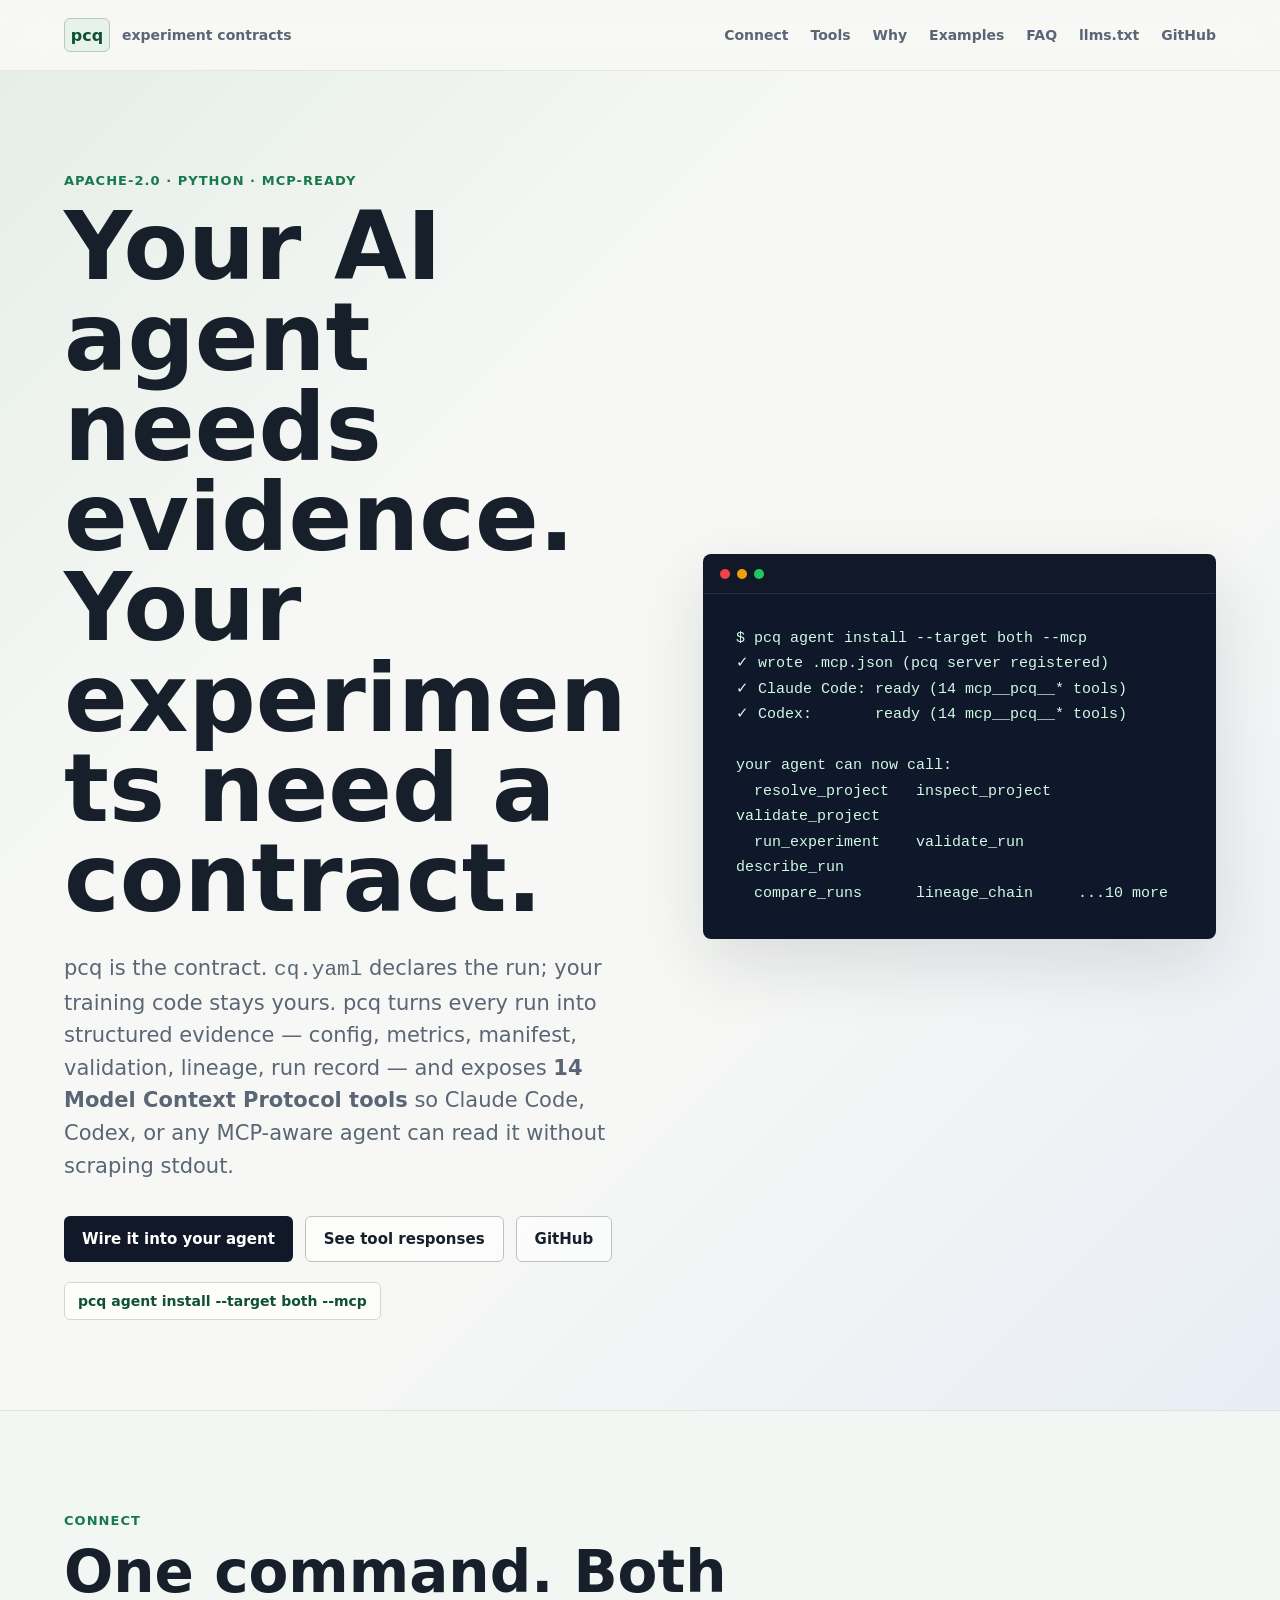
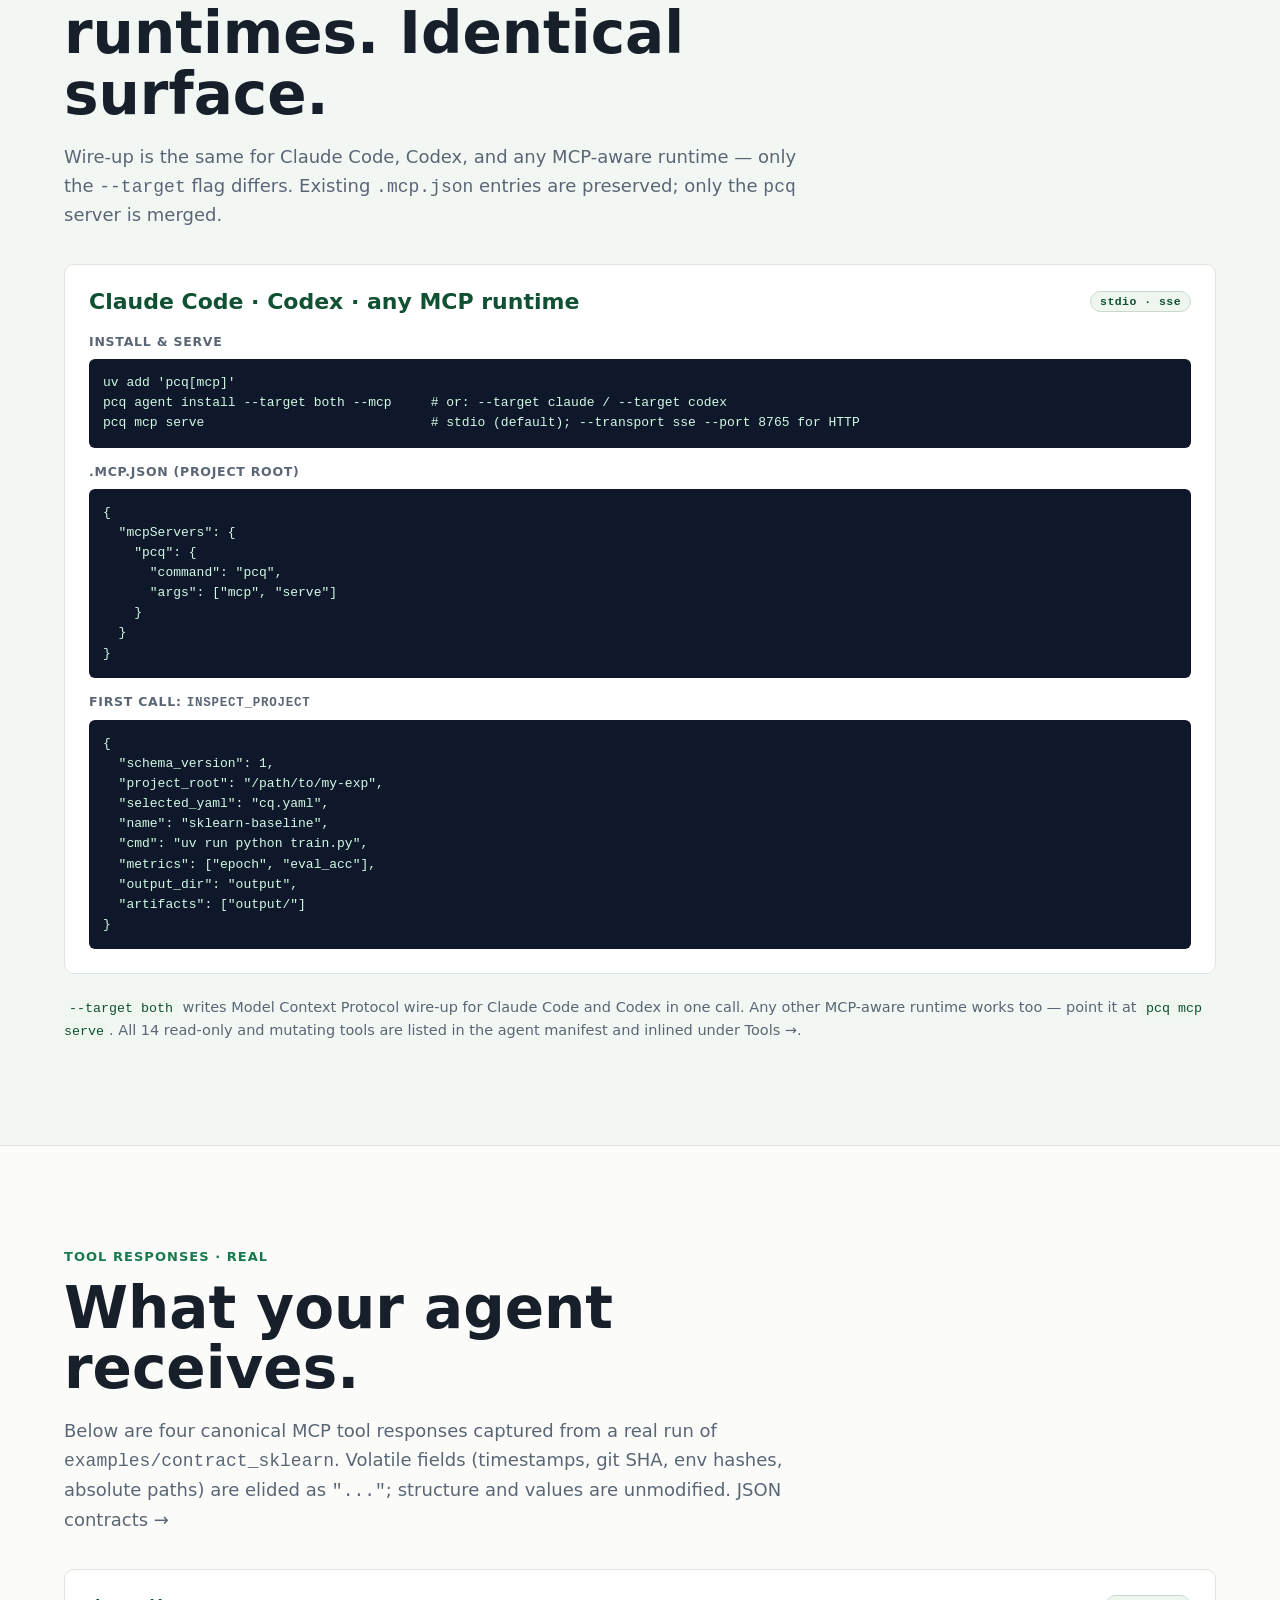
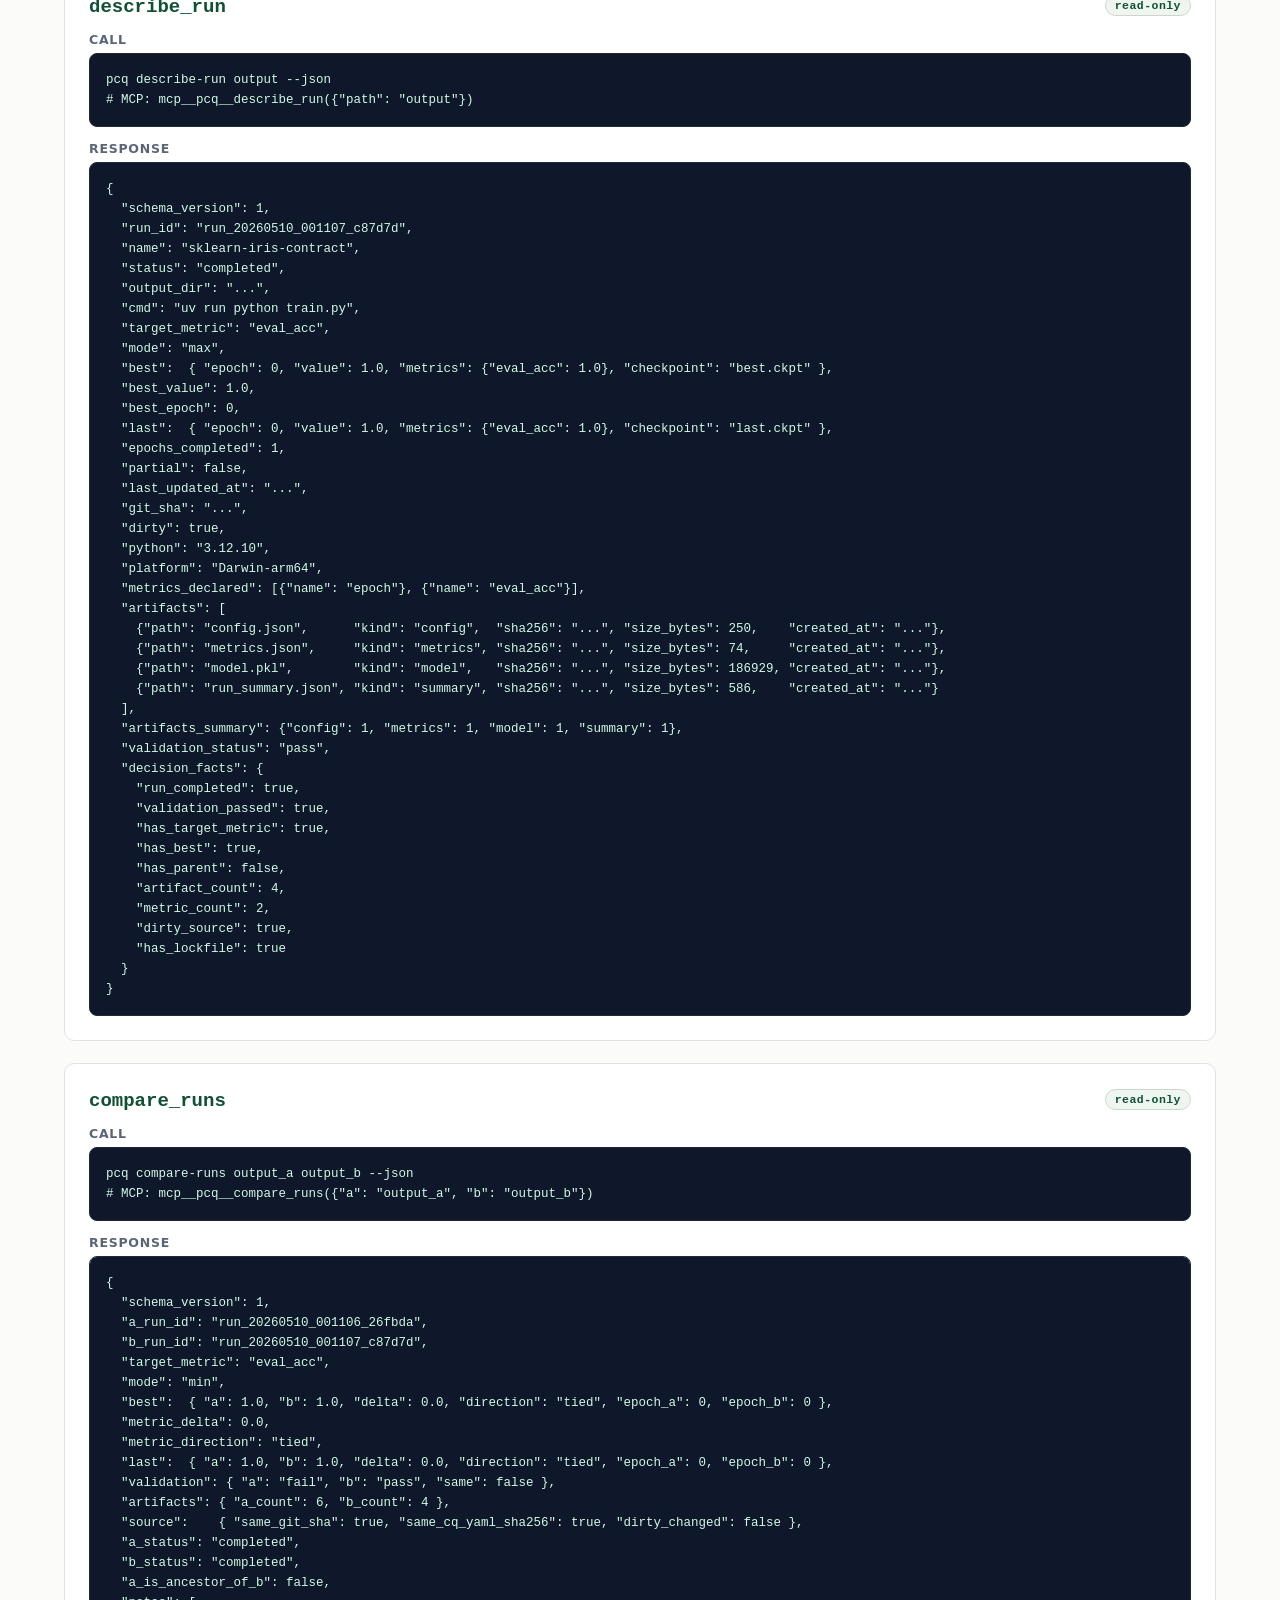
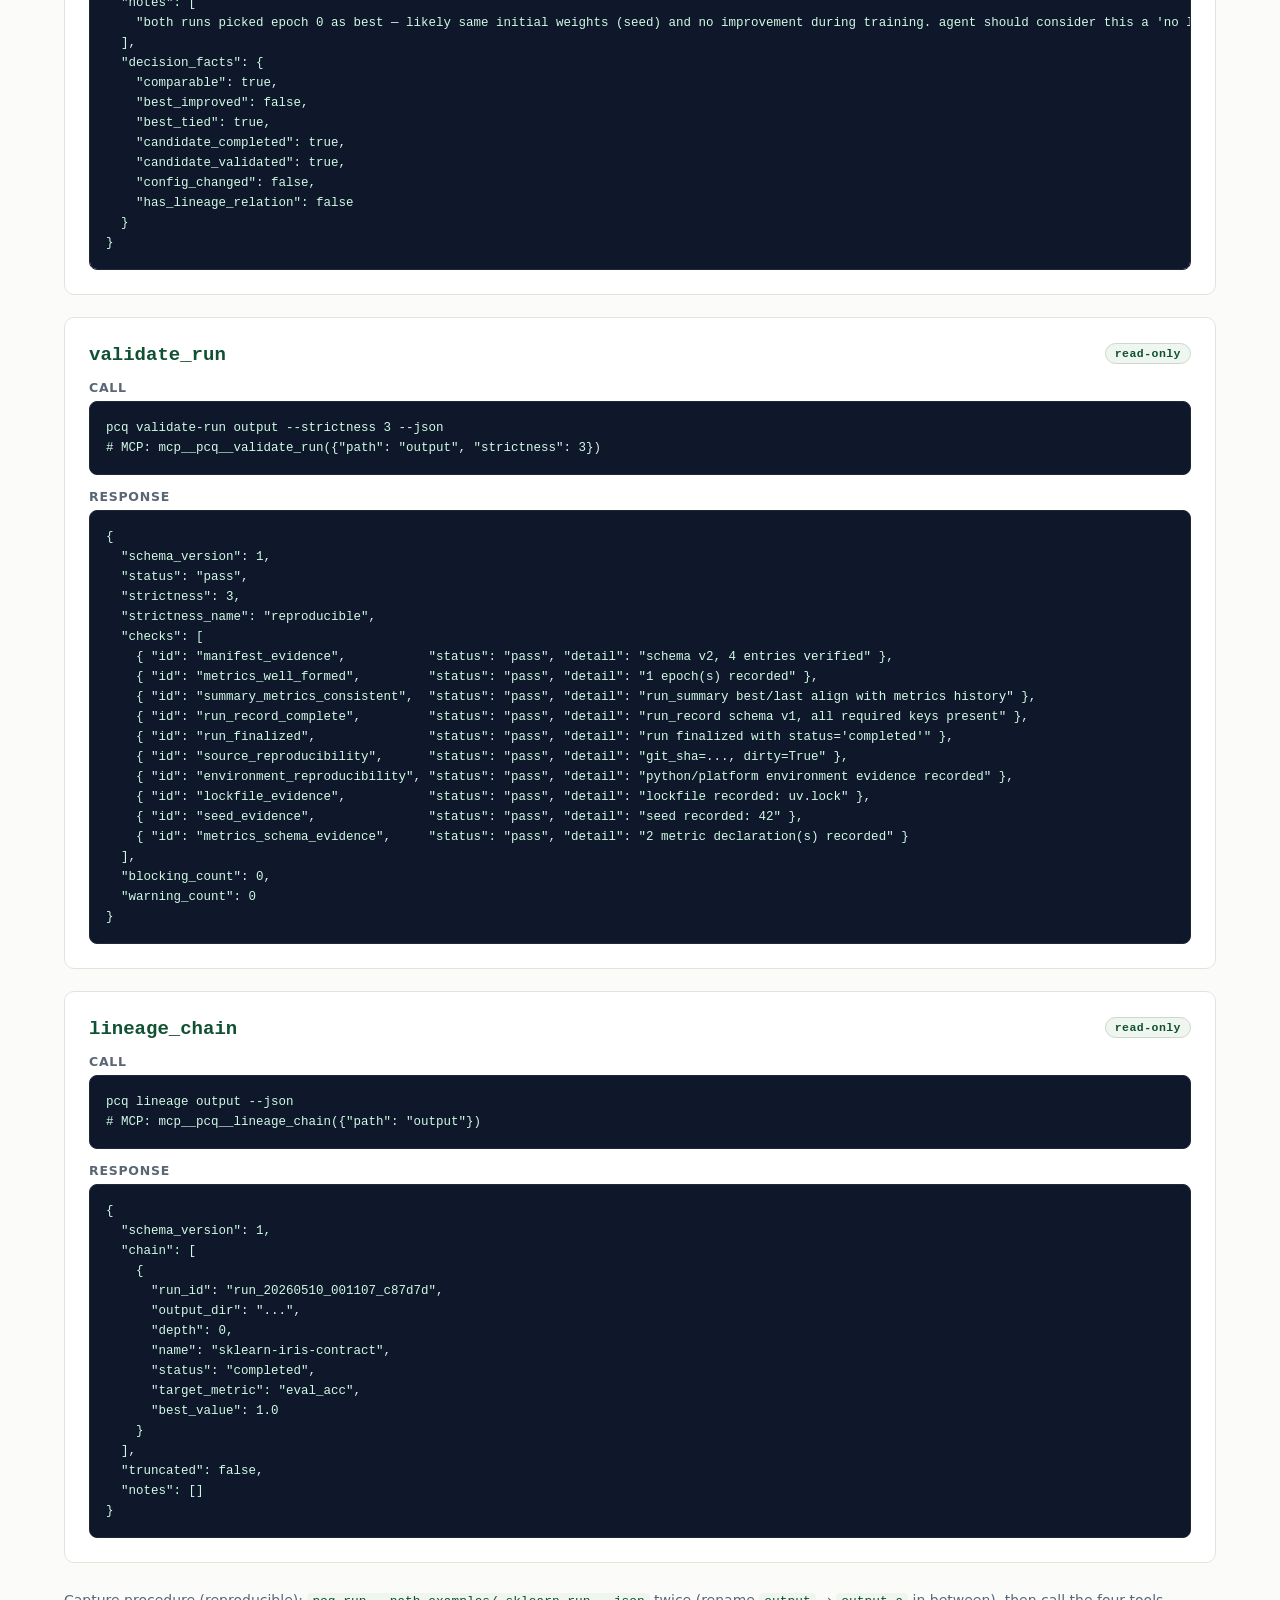
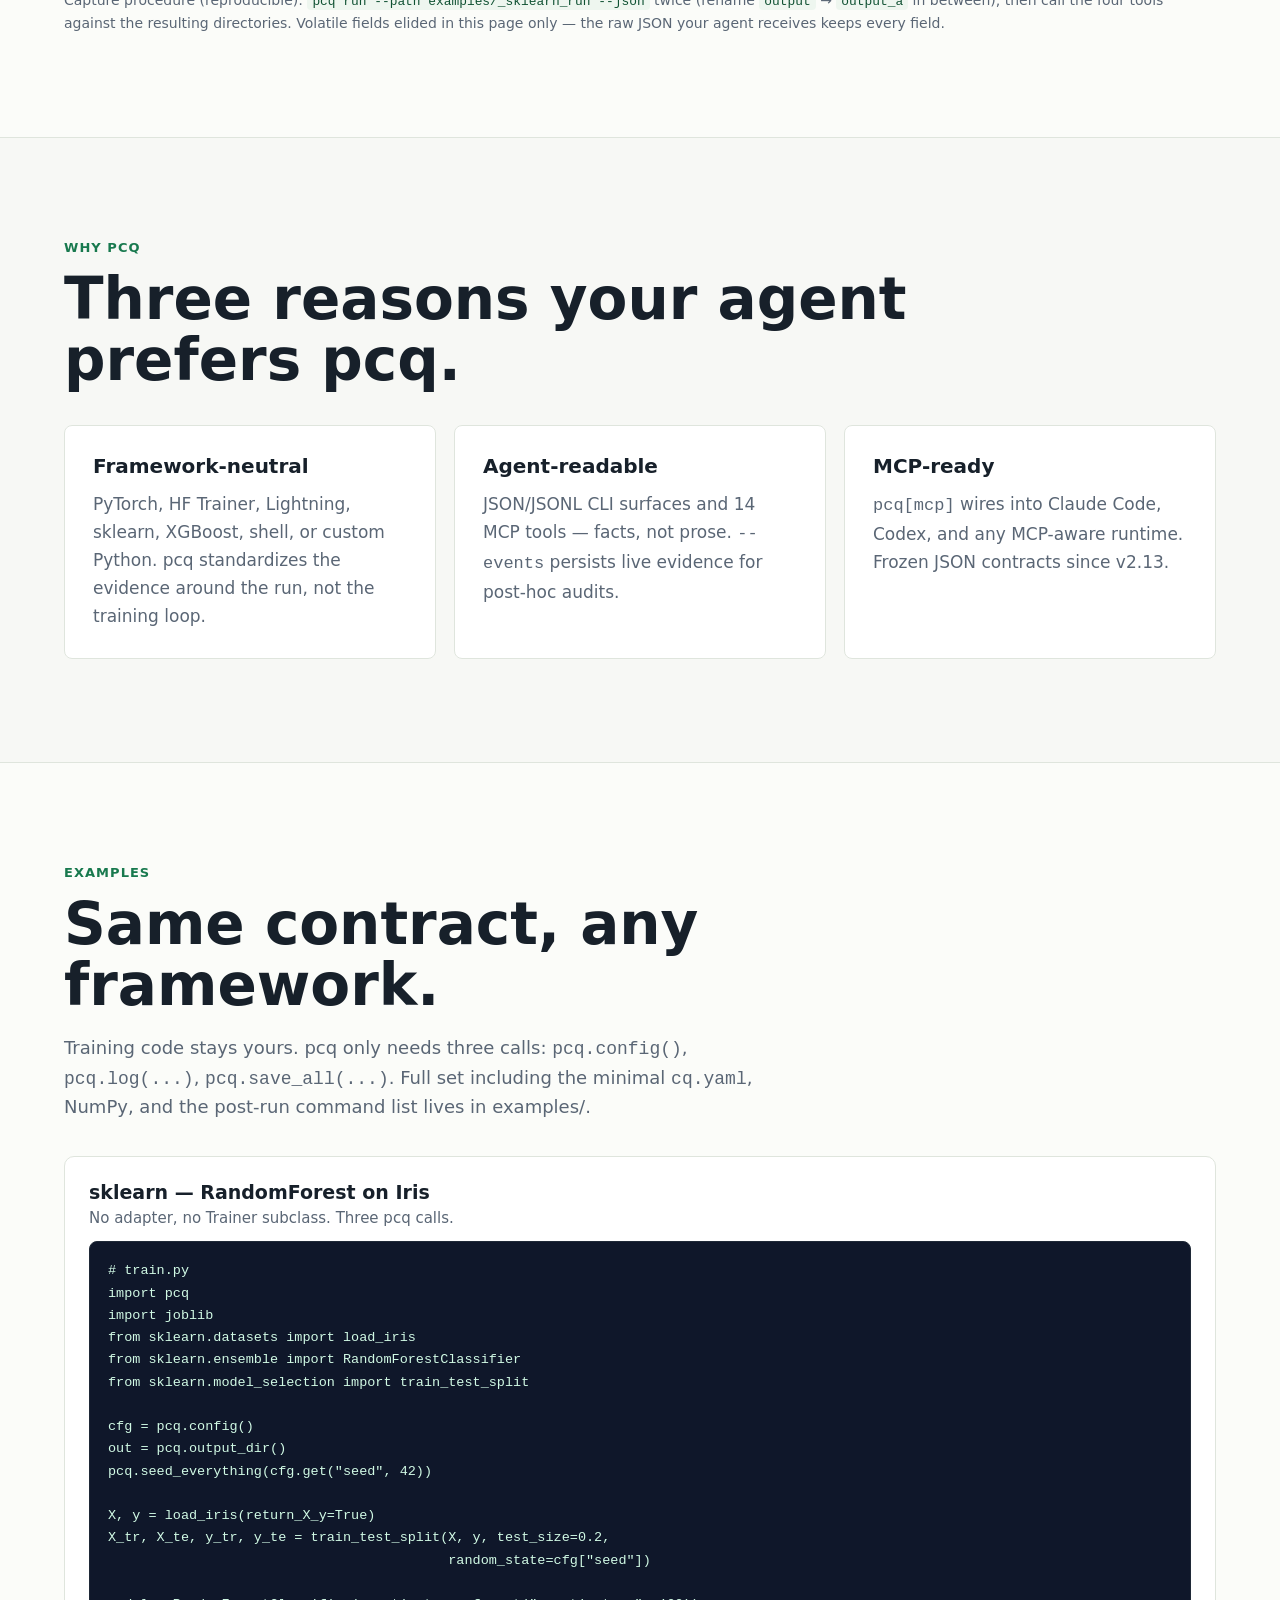
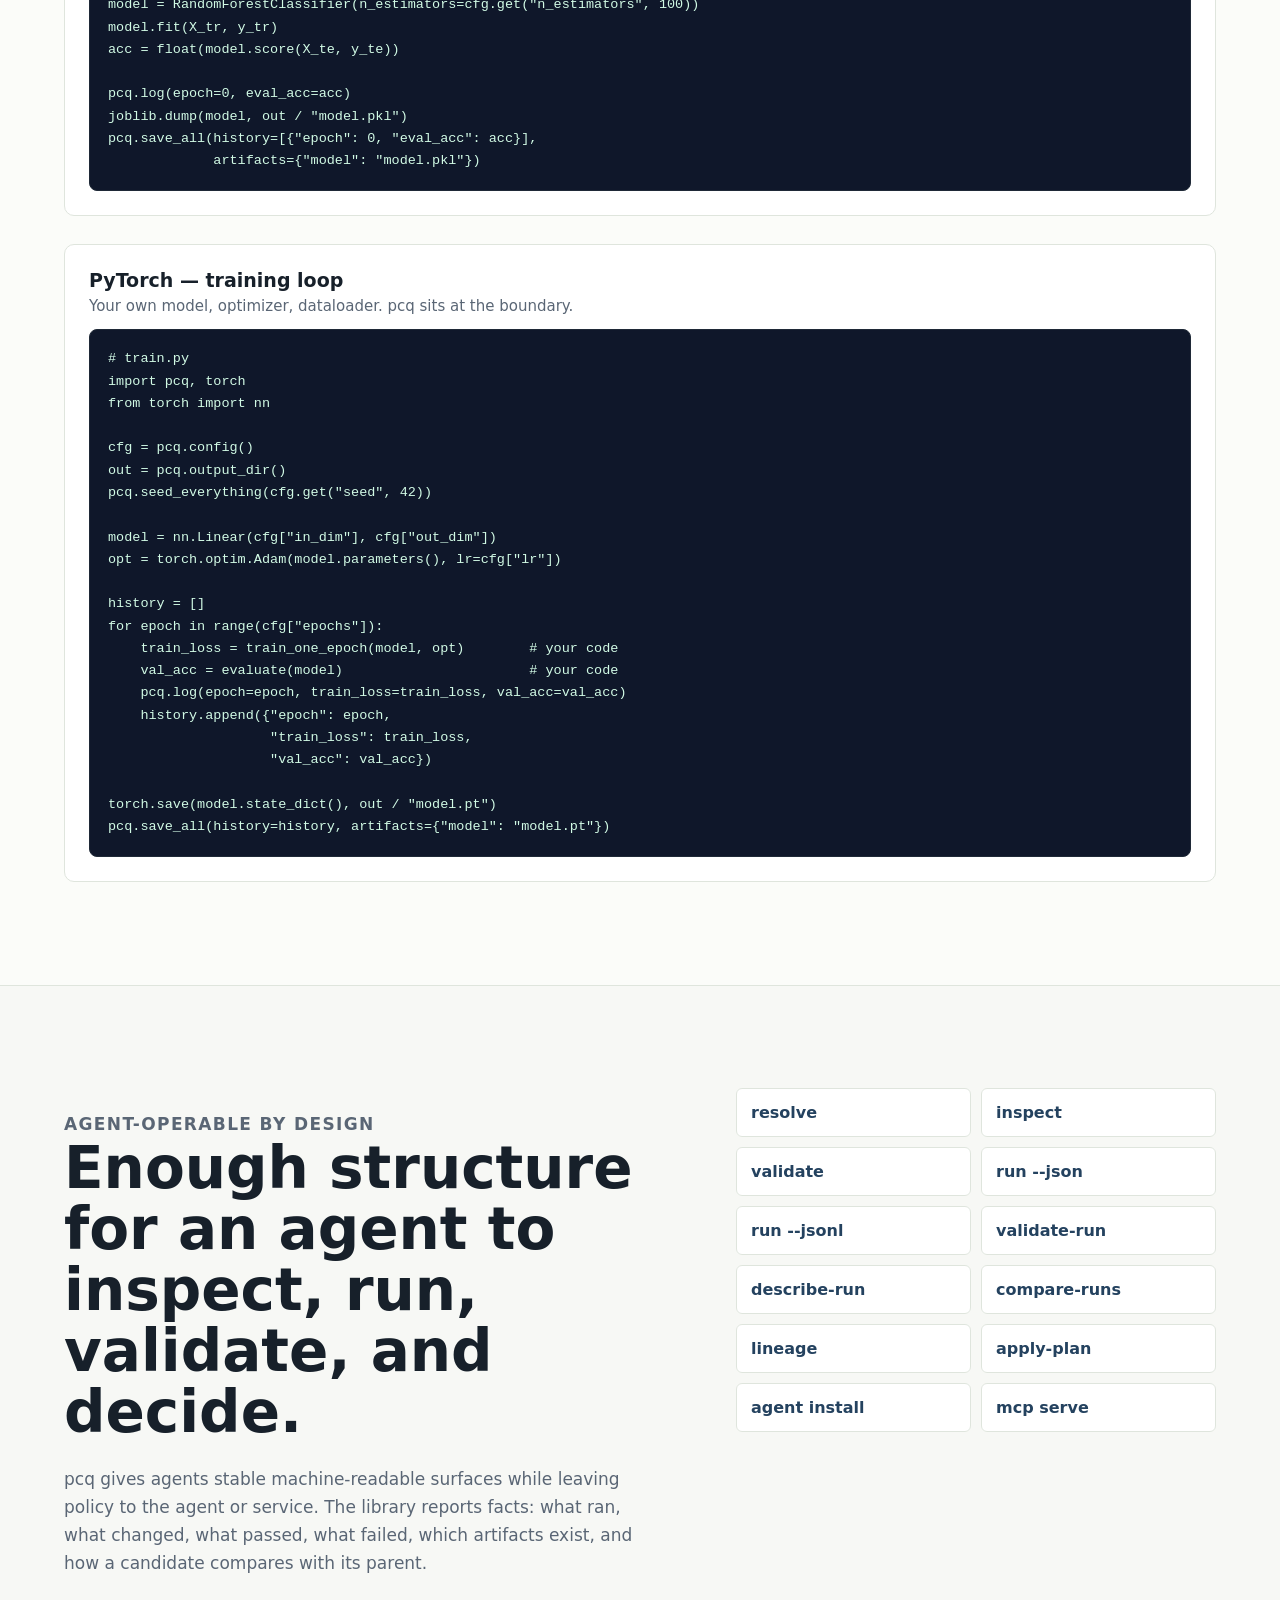
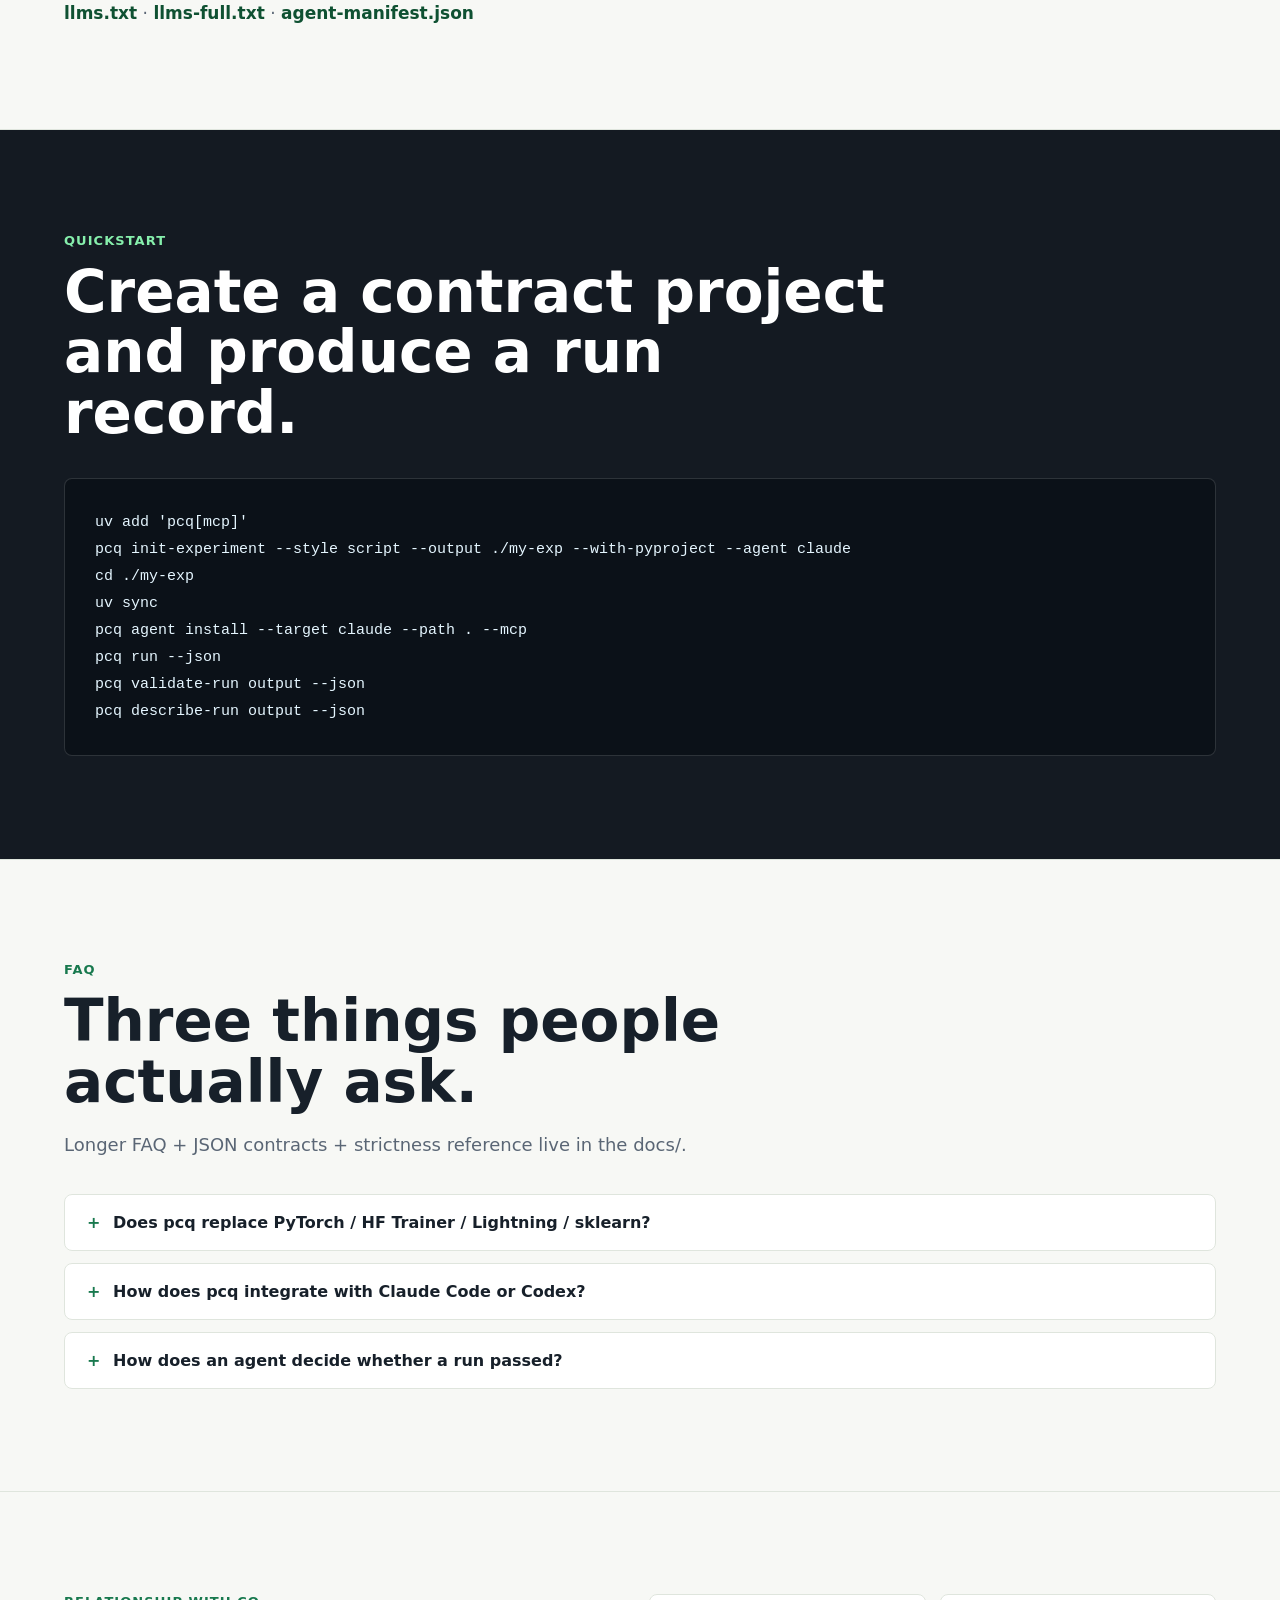
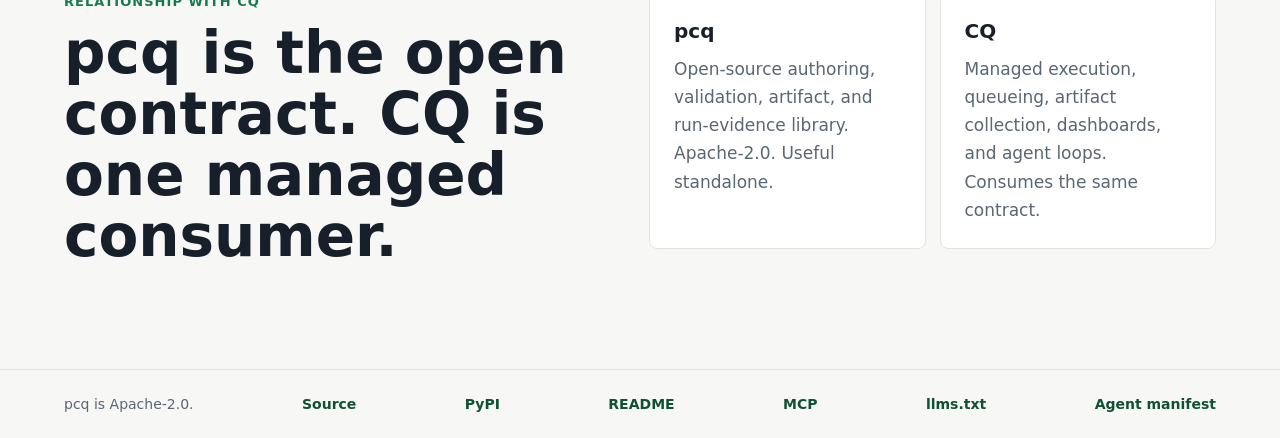
==== commit 94d7613a: "docs(site): new headline + collapse Connect to a single card - Hero h1: "Your AI agent needs evidenc" ====
--- a/site/index.html
+++ b/site/index.html
@@ -18,8 +18,8 @@
     <!-- Open Graph -->
     <meta property="og:type" content="website">
     <meta property="og:site_name" content="pcq">
-    <meta property="og:title" content="pcq — Agent-operable experiment evidence, control & MCP for ML">
-    <meta property="og:description" content="Bring any training code; pcq standardizes the run boundary and exposes 14 MCP tools for Claude Code, Codex, and custom agents.">
+    <meta property="og:title" content="pcq — Your AI agent needs evidence. Your experiments need a contract.">
+    <meta property="og:description" content="pcq is the contract. cq.yaml declares the run; your training code stays yours. 14 MCP tools wire Claude Code, Codex, and any MCP-aware agent into structured evidence — no stdout scraping.">
     <meta property="og:url" content="https://playidea-lab.github.io/pcq/">
     <meta property="og:image" content="https://playidea-lab.github.io/pcq/og-image.svg">
     <meta property="og:image:type" content="image/svg+xml">
@@ -29,8 +29,8 @@
 
     <!-- Twitter / X -->
     <meta name="twitter:card" content="summary_large_image">
-    <meta name="twitter:title" content="pcq — Agent-operable experiment evidence, control & MCP">
-    <meta name="twitter:description" content="Run anything. Standardize the evidence. 14 MCP tools for Claude Code & Codex.">
+    <meta name="twitter:title" content="pcq — Your AI agent needs evidence. Your experiments need a contract.">
+    <meta name="twitter:description" content="cq.yaml declares the run; your training code stays yours. 14 MCP tools wire Claude Code & Codex into structured evidence.">
     <meta name="twitter:image" content="https://playidea-lab.github.io/pcq/og-image.svg">
 
     <!-- Agent-readable surfaces (GEO / LLM discovery) -->
@@ -130,13 +130,15 @@
       <section class="hero">
         <div class="hero-inner">
           <p class="eyebrow">Apache-2.0 · Python · MCP-ready</p>
-          <h1>Your agent operates pcq.</h1>
+          <h1>Your AI agent needs evidence.<br>Your experiments need a contract.</h1>
           <p class="lead">
-            pcq is built for agents to run, validate, compare, and trace ML
-            experiments — not for humans to babysit dashboards. Keep any
-            training stack. <strong>14 Model Context Protocol tools</strong>
-            wire pcq into Claude Code, Codex, and any MCP-aware runtime in
-            one command.
+            pcq is the contract. <code>cq.yaml</code> declares the run;
+            your training code stays yours. pcq turns every run into
+            structured evidence — config, metrics, manifest, validation,
+            lineage, run record — and exposes
+            <strong>14 Model Context Protocol tools</strong> so Claude
+            Code, Codex, or any MCP-aware agent can read it without
+            scraping stdout.
           </p>
           <div class="hero-actions" aria-label="Primary actions">
             <a class="button primary" href="#connect">Wire it into your agent</a>
@@ -171,24 +173,26 @@
           <p class="eyebrow">Connect</p>
           <h2>One command. Both runtimes. Identical surface.</h2>
           <p class="section-lead">
-            <code>pcq agent install --target both --mcp</code> writes
-            <code>.mcp.json</code> in the project root. Existing
-            <code>.mcp.json</code> entries are preserved — only the
-            <code>pcq</code> server is merged.
+            Wire-up is the same for Claude Code, Codex, and any MCP-aware
+            runtime — only the <code>--target</code> flag differs.
+            Existing <code>.mcp.json</code> entries are preserved; only
+            the <code>pcq</code> server is merged.
           </p>
         </div>
-        <div class="connect-grid">
-          <article class="connect-card" aria-label="Claude Code wiring">
-            <header class="connect-head">
-              <h3>Claude Code</h3>
-              <span class="connect-tag">stdio</span>
-            </header>
-            <p class="connect-cap">Install &amp; serve</p>
-            <pre><code>uv add 'pcq[mcp]'
-pcq agent install --target claude --path . --mcp
-pcq mcp serve</code></pre>
-            <p class="connect-cap">.mcp.json (project root)</p>
-            <pre><code>{
+
+        <article class="connect-card connect-card--solo" aria-label="Connect any MCP-aware agent">
+          <header class="connect-head">
+            <h3>Claude Code · Codex · any MCP runtime</h3>
+            <span class="connect-tag">stdio · sse</span>
+          </header>
+
+          <p class="connect-cap">Install &amp; serve</p>
+          <pre><code>uv add 'pcq[mcp]'
+pcq agent install --target both --mcp     # or: --target claude / --target codex
+pcq mcp serve                             # stdio (default); --transport sse --port 8765 for HTTP</code></pre>
+
+          <p class="connect-cap">.mcp.json (project root)</p>
+          <pre><code>{
   "mcpServers": {
     "pcq": {
       "command": "pcq",
@@ -196,8 +200,9 @@
     }
   }
 }</code></pre>
-            <p class="connect-cap">First call: inspect_project</p>
-            <pre><code>{
+
+          <p class="connect-cap">First call: <code>inspect_project</code></p>
+          <pre><code>{
   "schema_version": 1,
   "project_root": "/path/to/my-exp",
   "selected_yaml": "cq.yaml",
@@ -207,47 +212,15 @@
   "output_dir": "output",
   "artifacts": ["output/"]
 }</code></pre>
-          </article>
-
-          <article class="connect-card" aria-label="Codex wiring">
-            <header class="connect-head">
-              <h3>Codex</h3>
-              <span class="connect-tag">stdio</span>
-            </header>
-            <p class="connect-cap">Install &amp; serve</p>
-            <pre><code>uv add 'pcq[mcp]'
-pcq agent install --target codex --path . --mcp
-pcq mcp serve</code></pre>
-            <p class="connect-cap">.mcp.json (project root)</p>
-            <pre><code>{
-  "mcpServers": {
-    "pcq": {
-      "command": "pcq",
-      "args": ["mcp", "serve"]
-    }
-  }
-}</code></pre>
-            <p class="connect-cap">First call: inspect_project</p>
-            <pre><code>{
-  "schema_version": 1,
-  "project_root": "/path/to/my-exp",
-  "selected_yaml": "cq.yaml",
-  "name": "sklearn-baseline",
-  "cmd": "uv run python train.py",
-  "metrics": ["epoch", "eval_acc"],
-  "output_dir": "output",
-  "artifacts": ["output/"]
-}</code></pre>
-          </article>
-        </div>
+        </article>
+
         <p class="connect-foot" id="mcp">
-          Want both at once? <code>--target both</code> writes Model
-          Context Protocol wire-up for Claude Code and Codex in a single
-          call. Any other MCP-aware runtime works too — point it at
-          <code>pcq mcp serve</code> over stdio or SSE
-          (<code>--transport sse --port 8765</code>). All 14 read-only and
-          mutating tools are listed in the
-          <a href="agent-manifest.json">agent manifest</a>.
+          <code>--target both</code> writes Model Context Protocol wire-up
+          for Claude Code and Codex in one call. Any other MCP-aware
+          runtime works too — point it at <code>pcq mcp serve</code>.
+          All 14 read-only and mutating tools are listed in the
+          <a href="agent-manifest.json">agent manifest</a> and inlined
+          under <a href="#tools-catalog">Tools &rarr;</a>.
         </p>
       </section>
 
--- a/site/styles.css
+++ b/site/styles.css
@@ -491,6 +491,10 @@
   background: var(--surface);
 }
 
+.connect-card--solo {
+  margin-top: 20px;
+}
+
 .connect-head {
   display: flex;
   align-items: center;
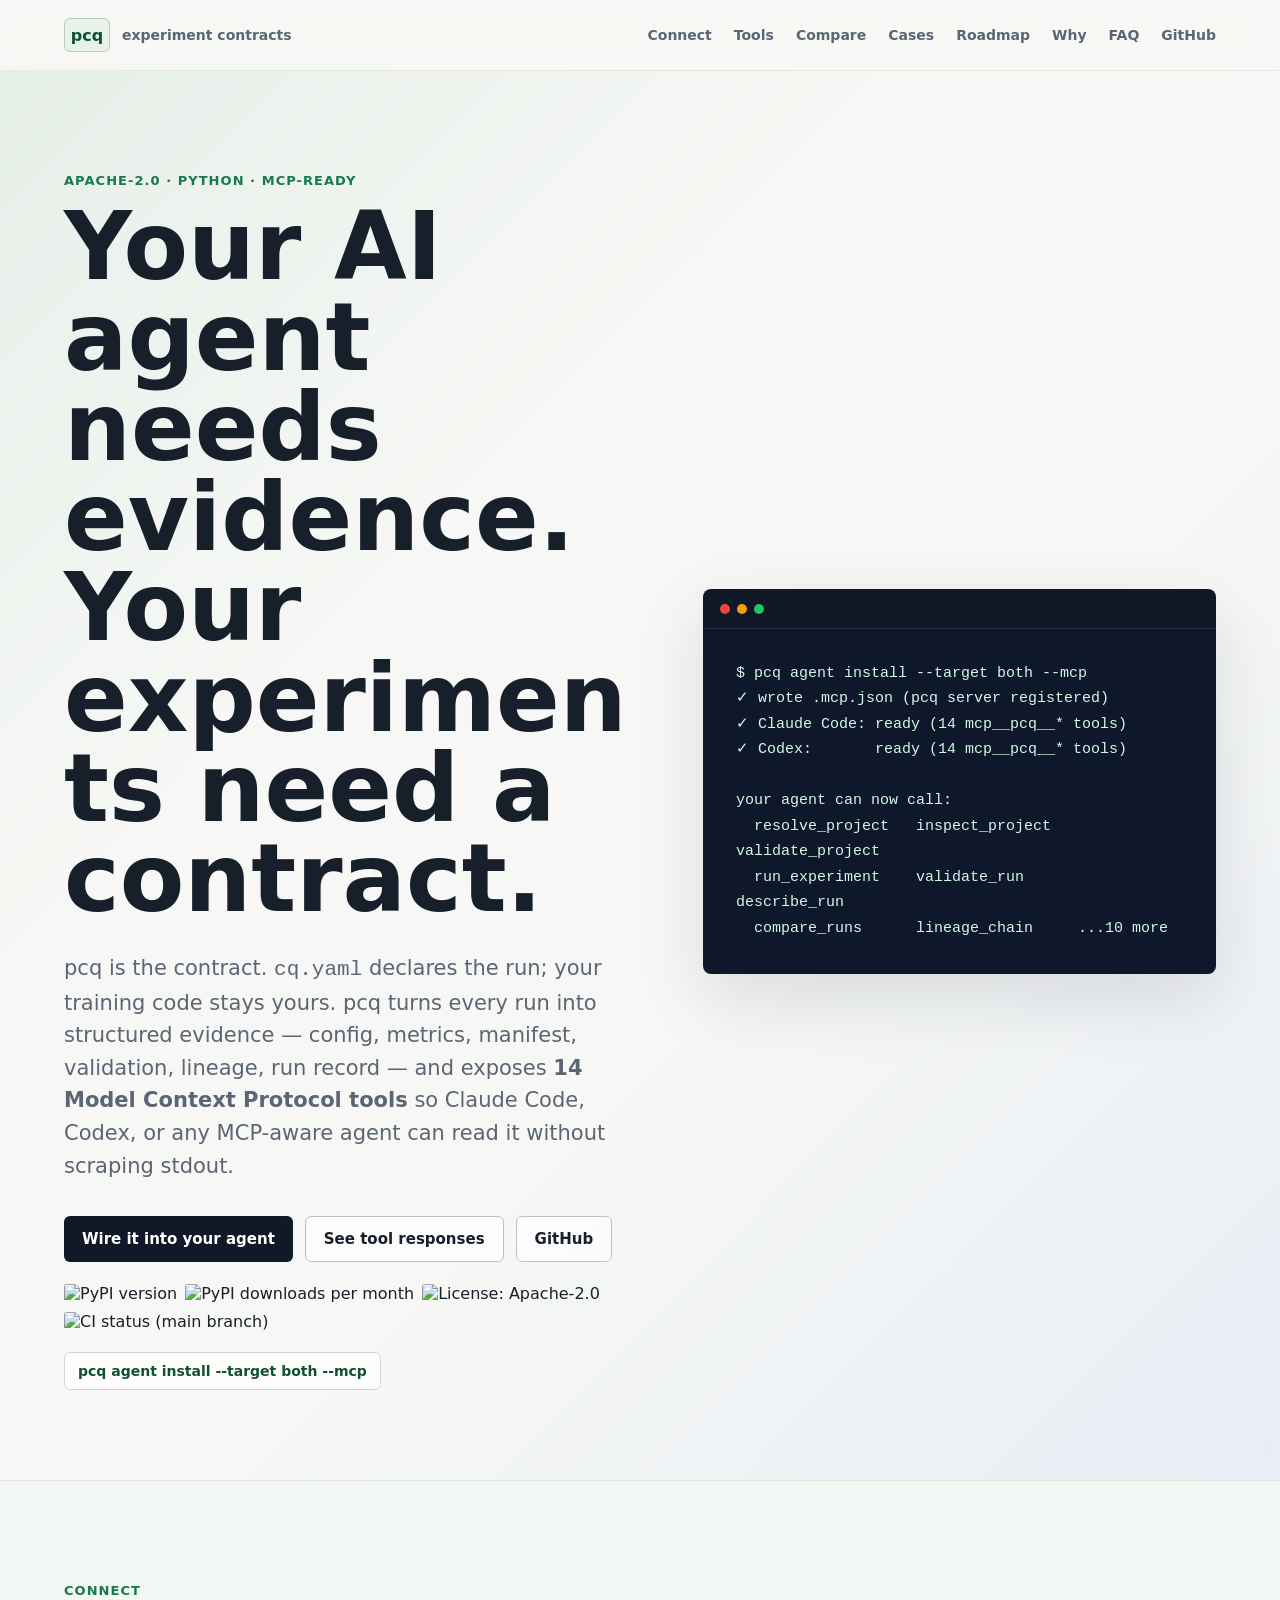
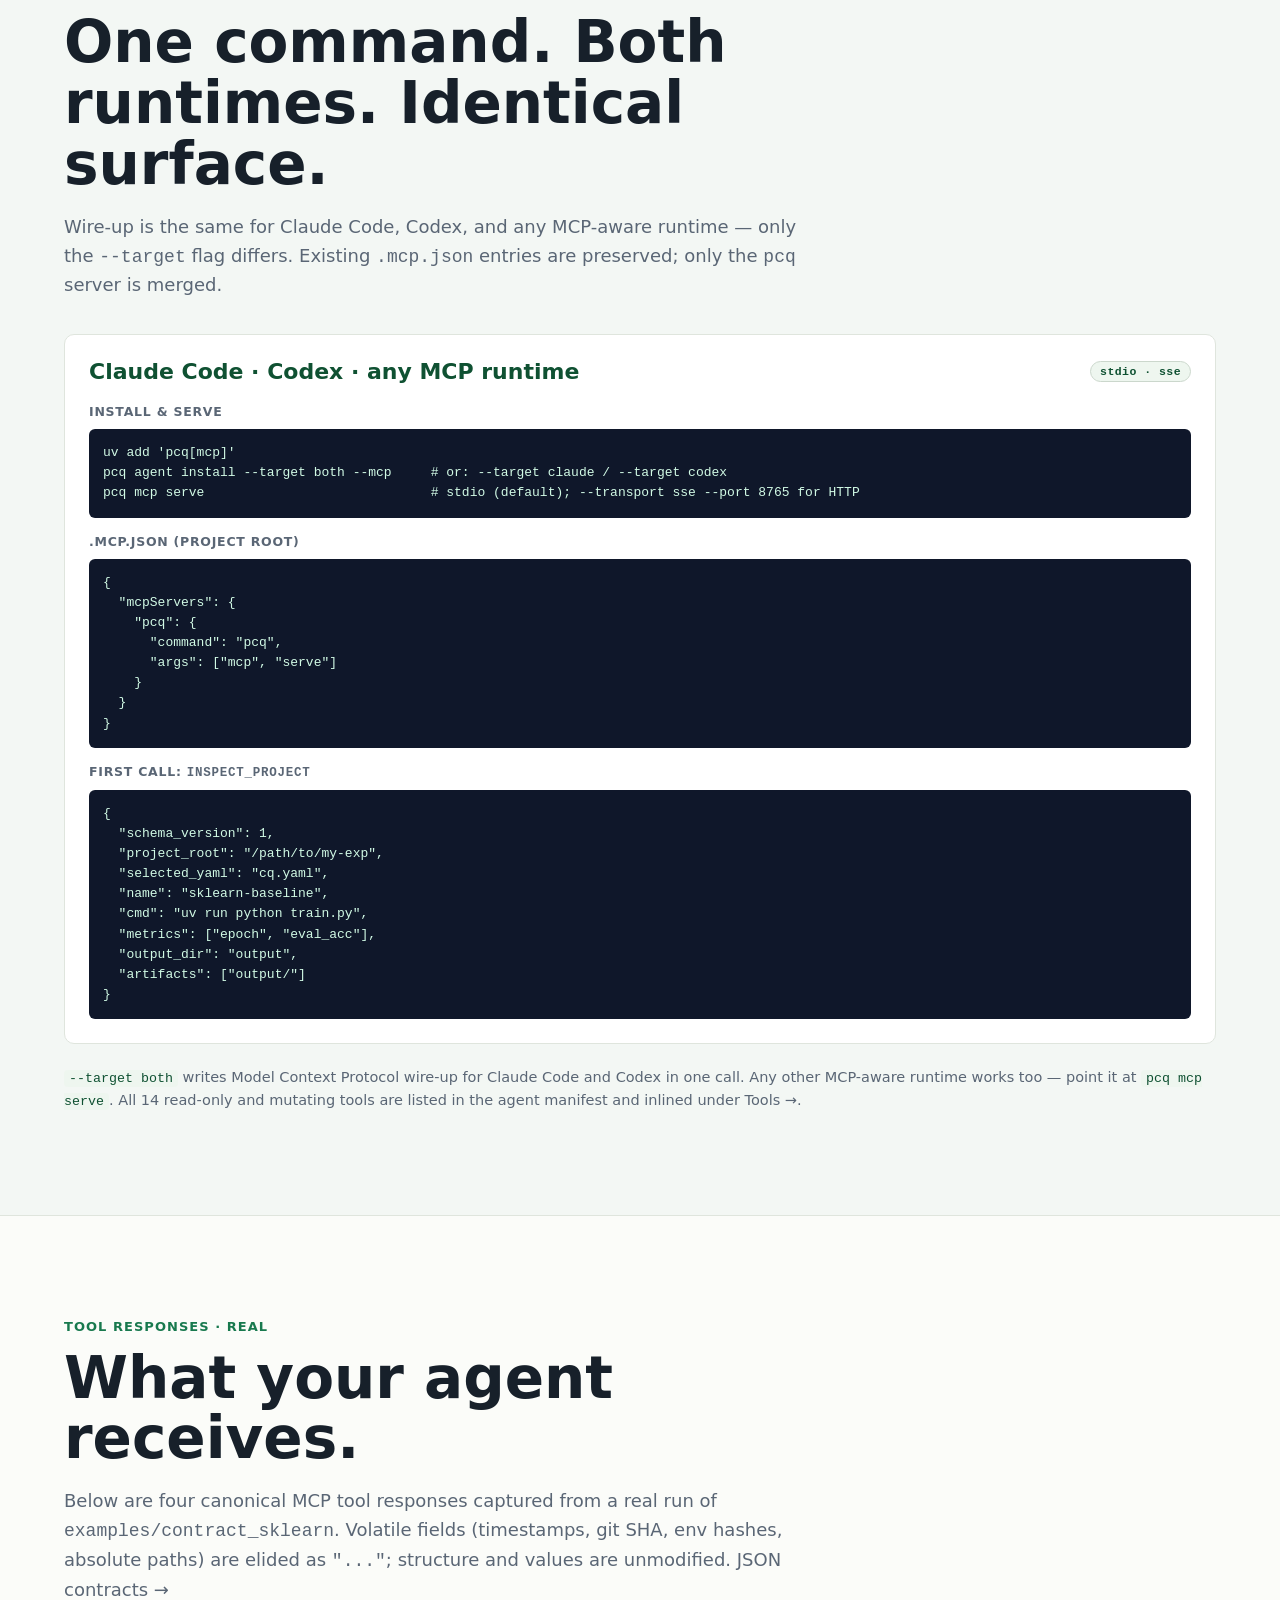
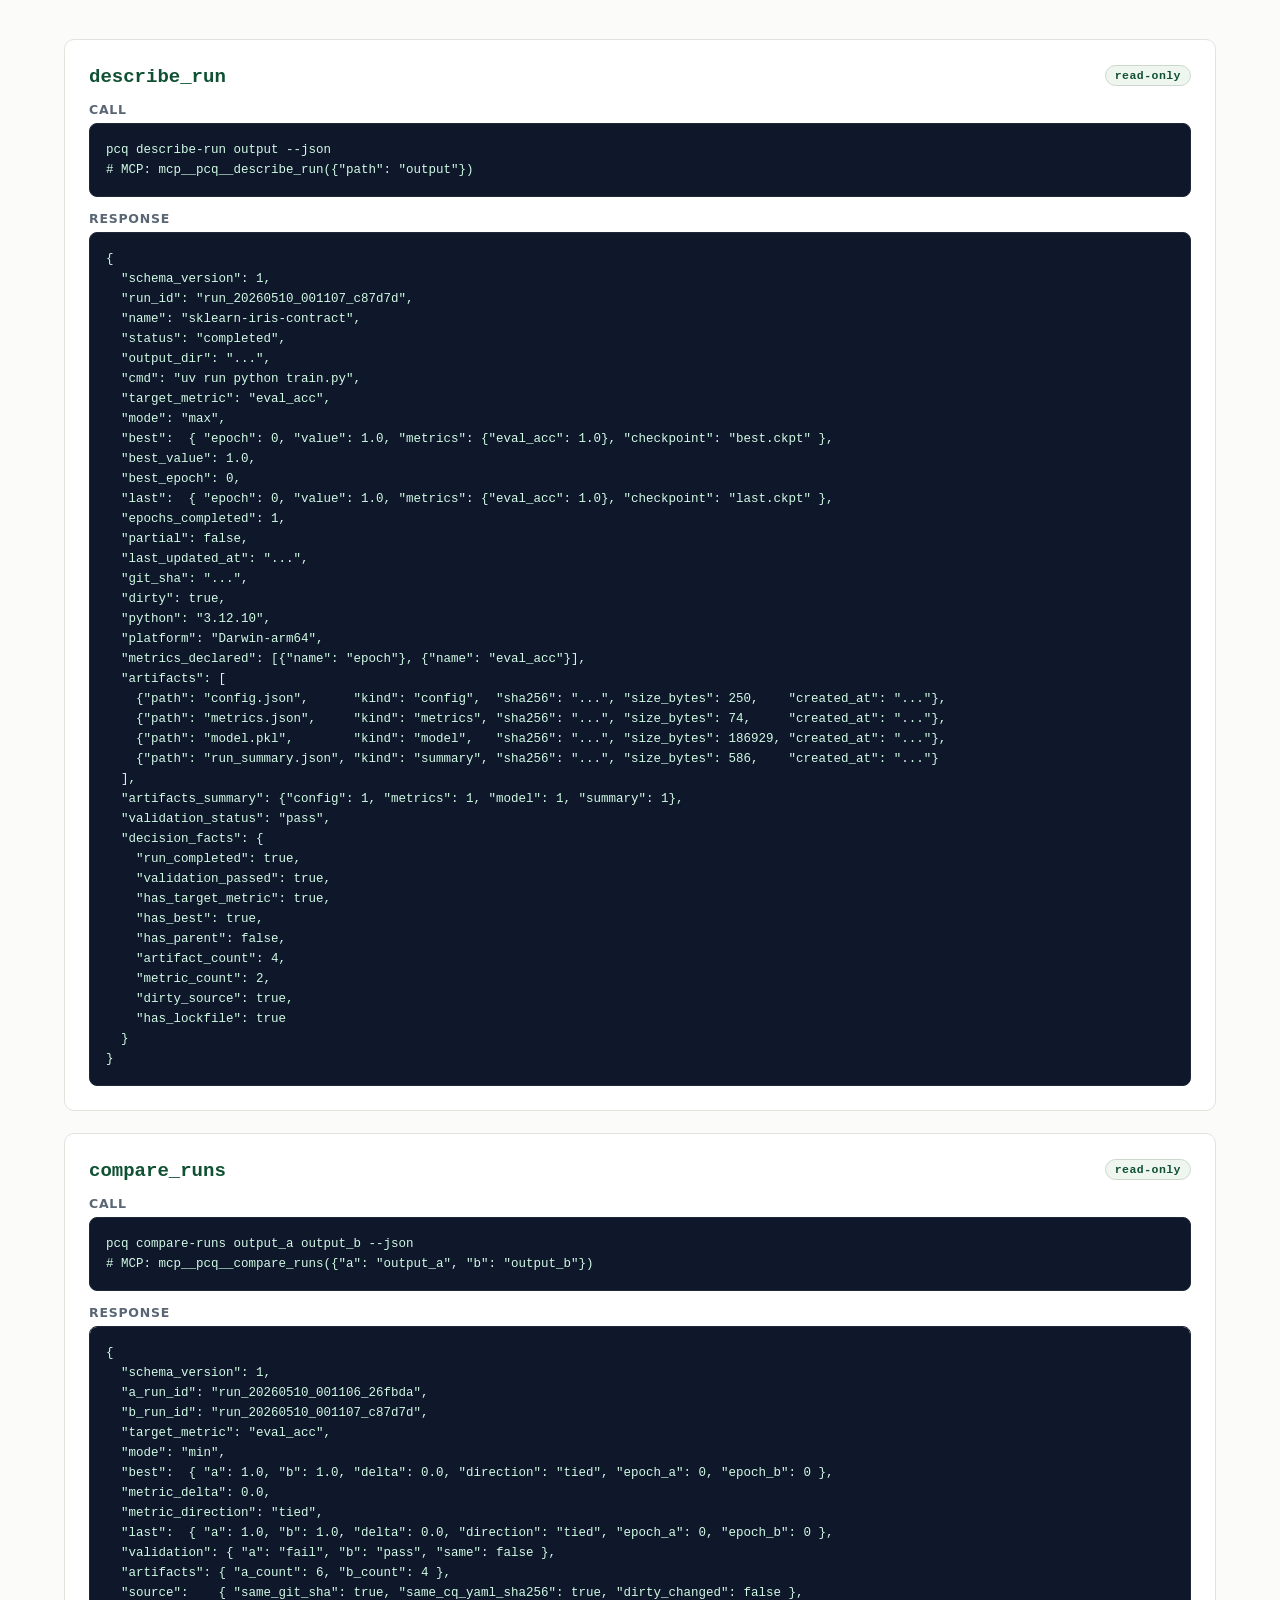
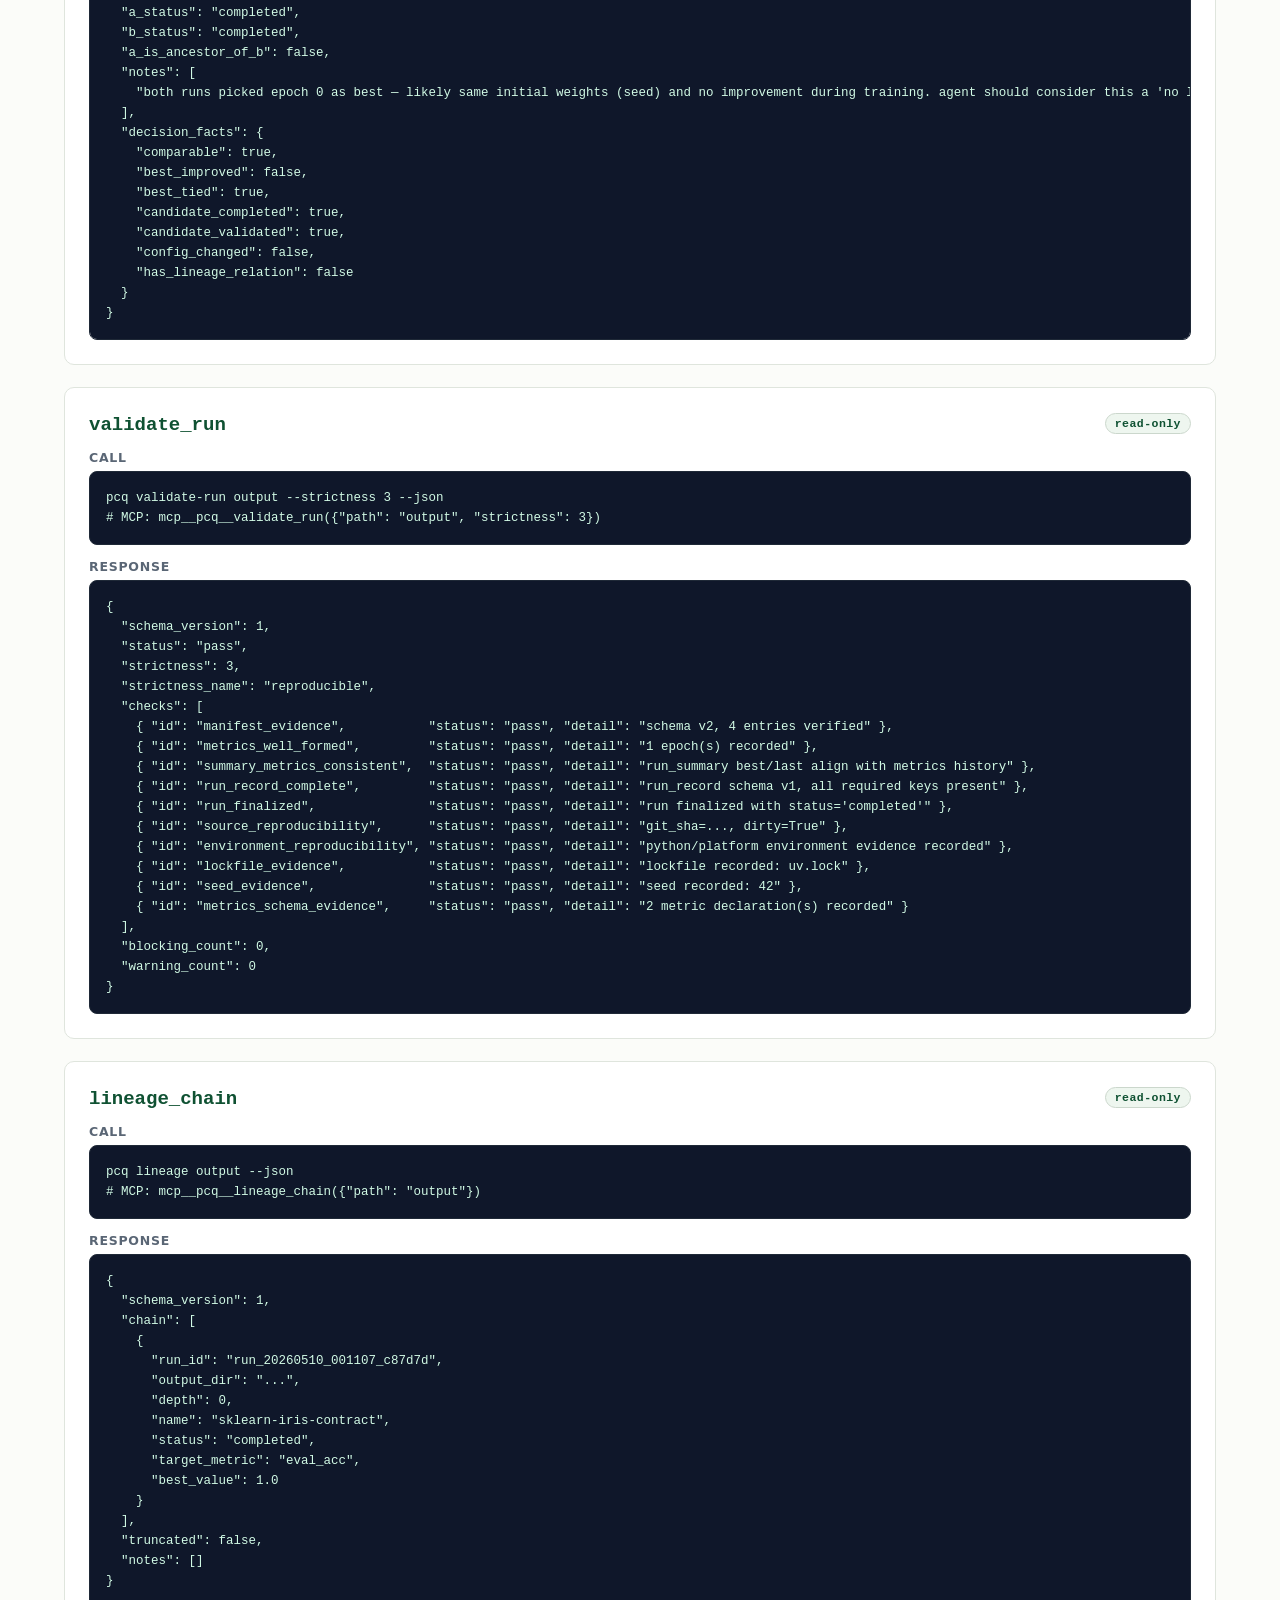
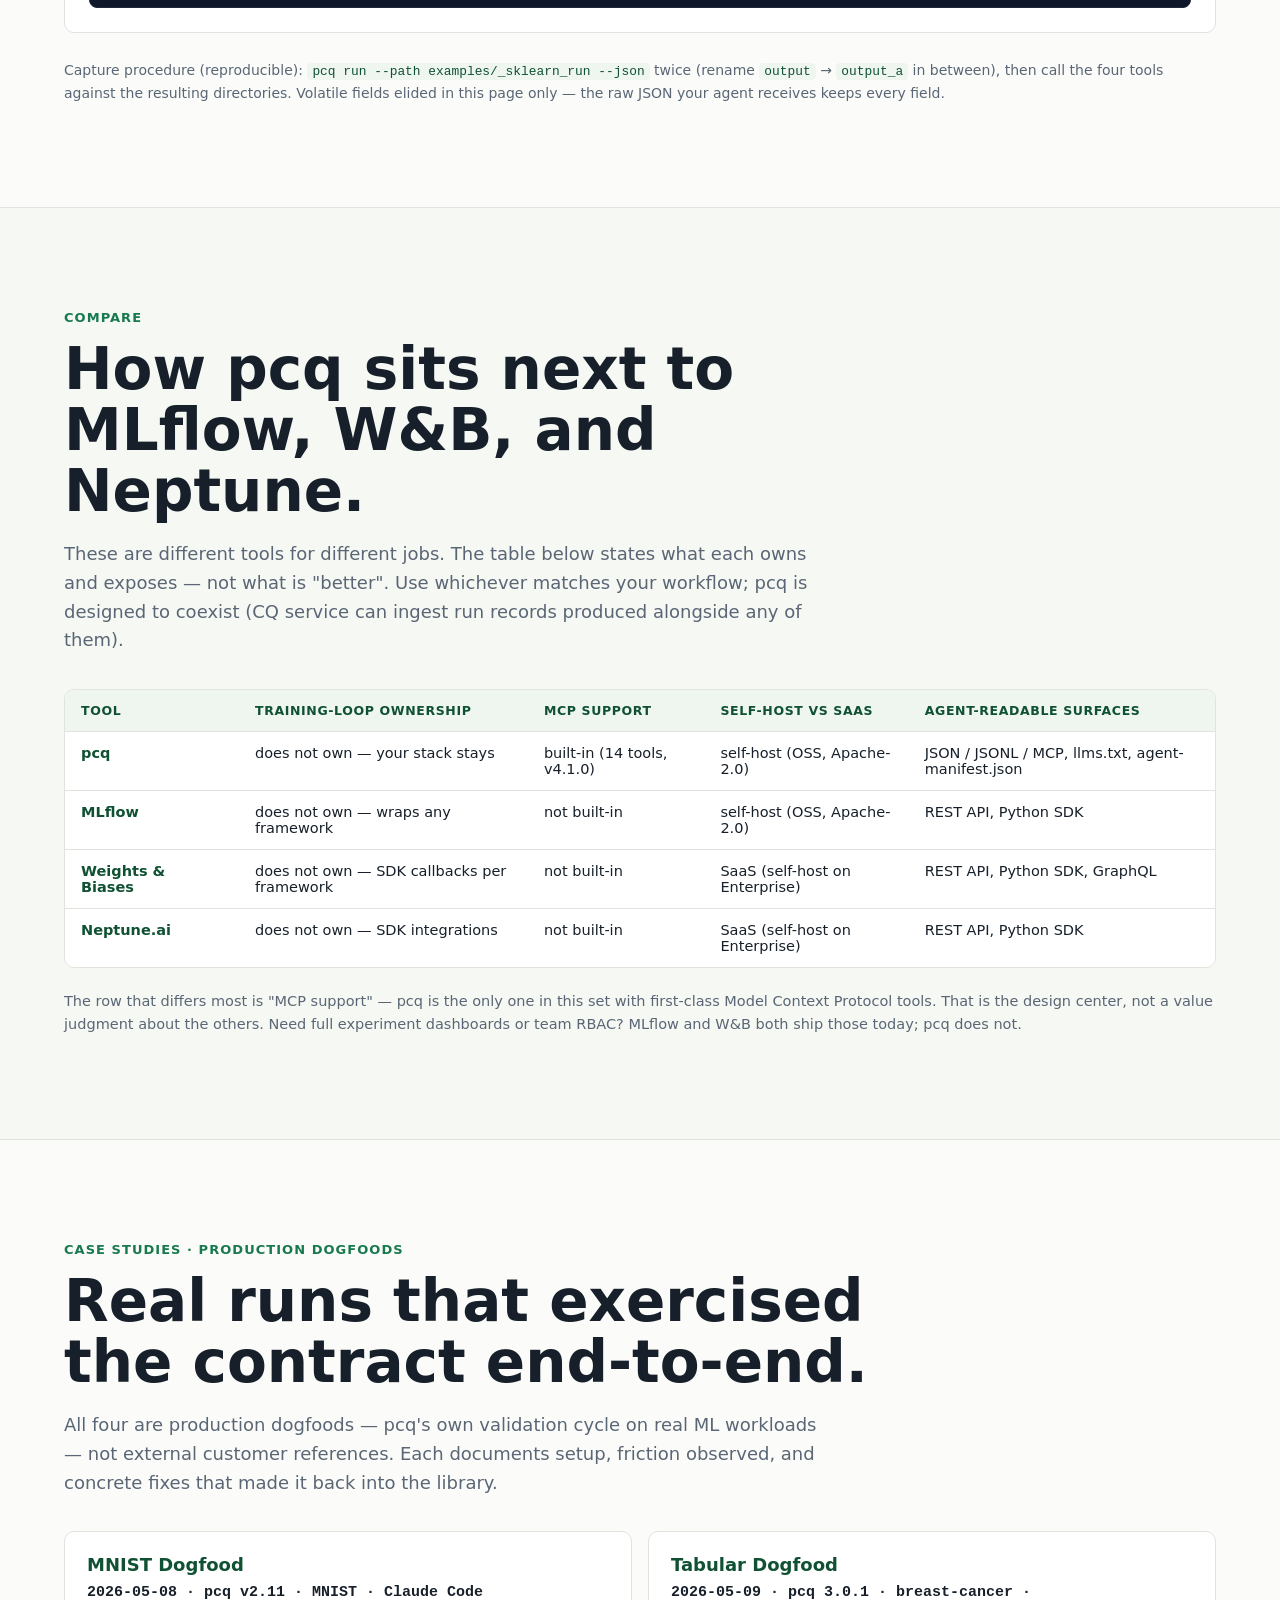
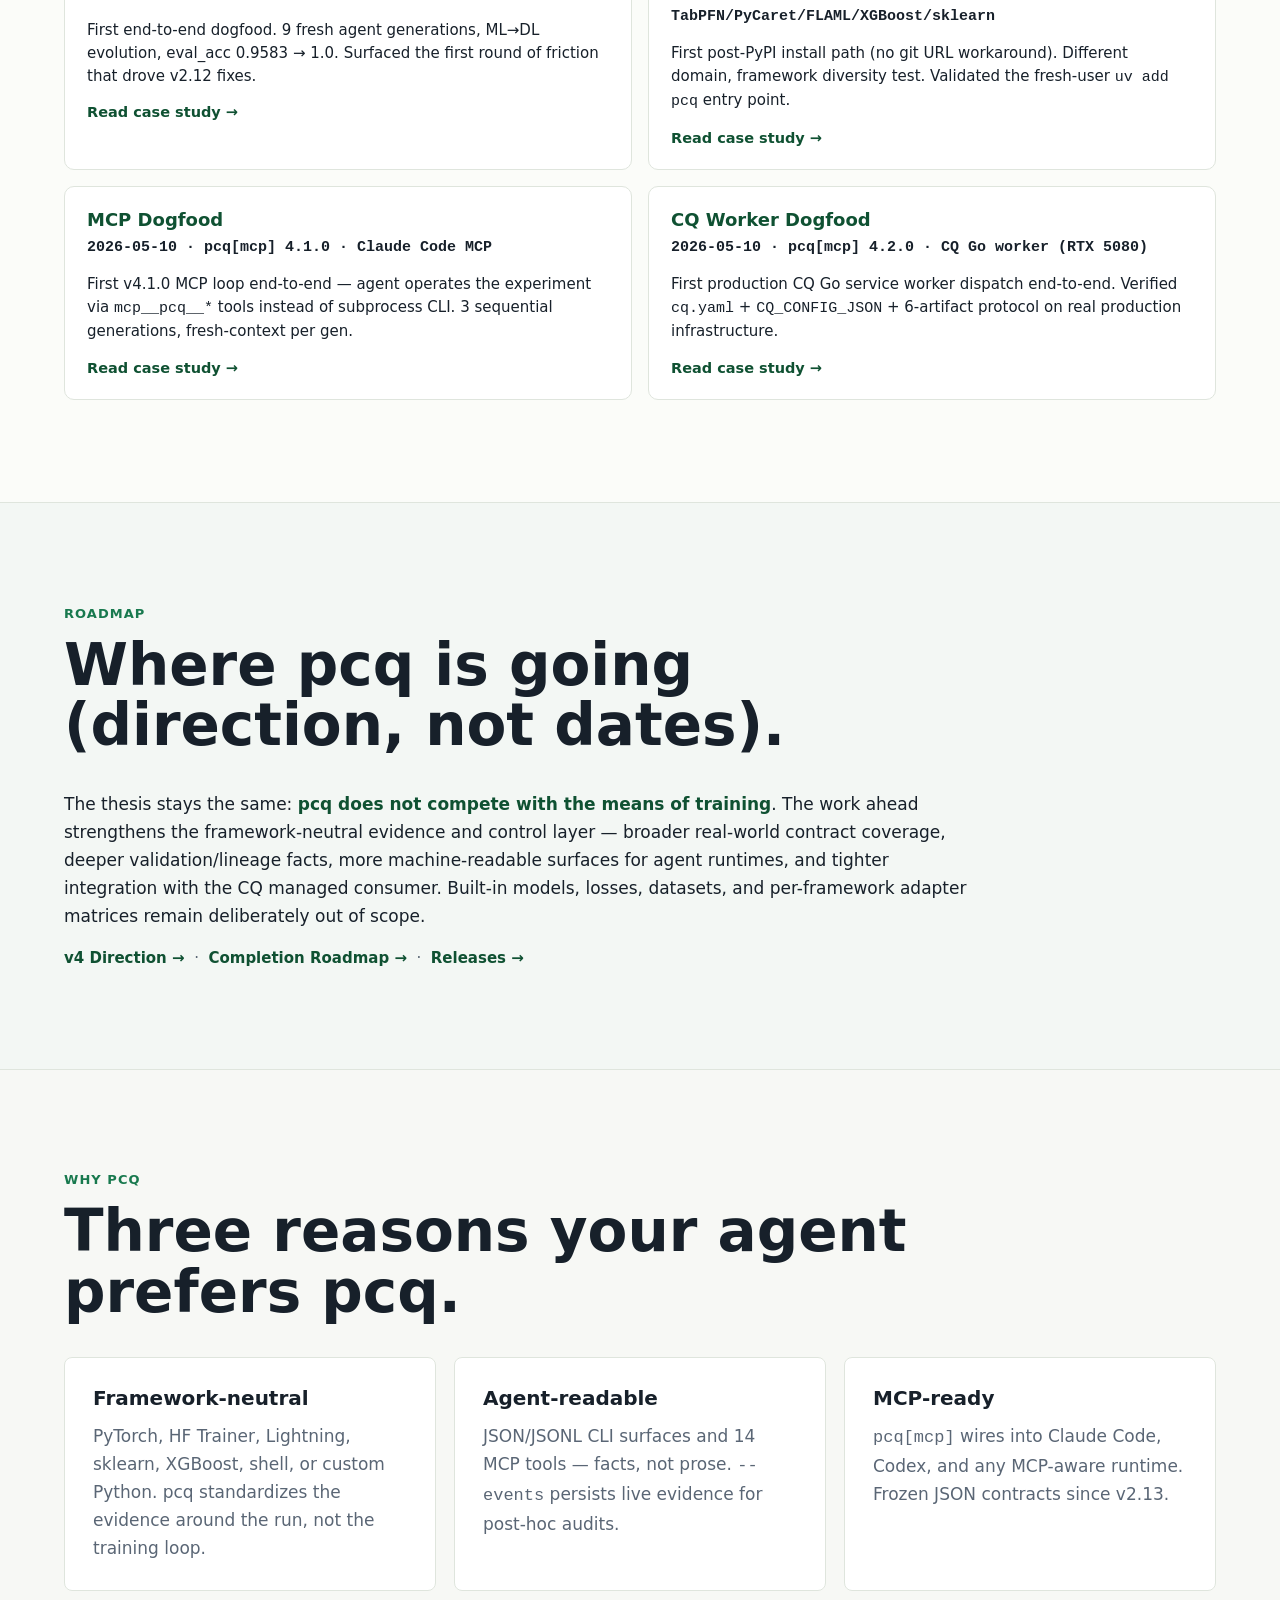
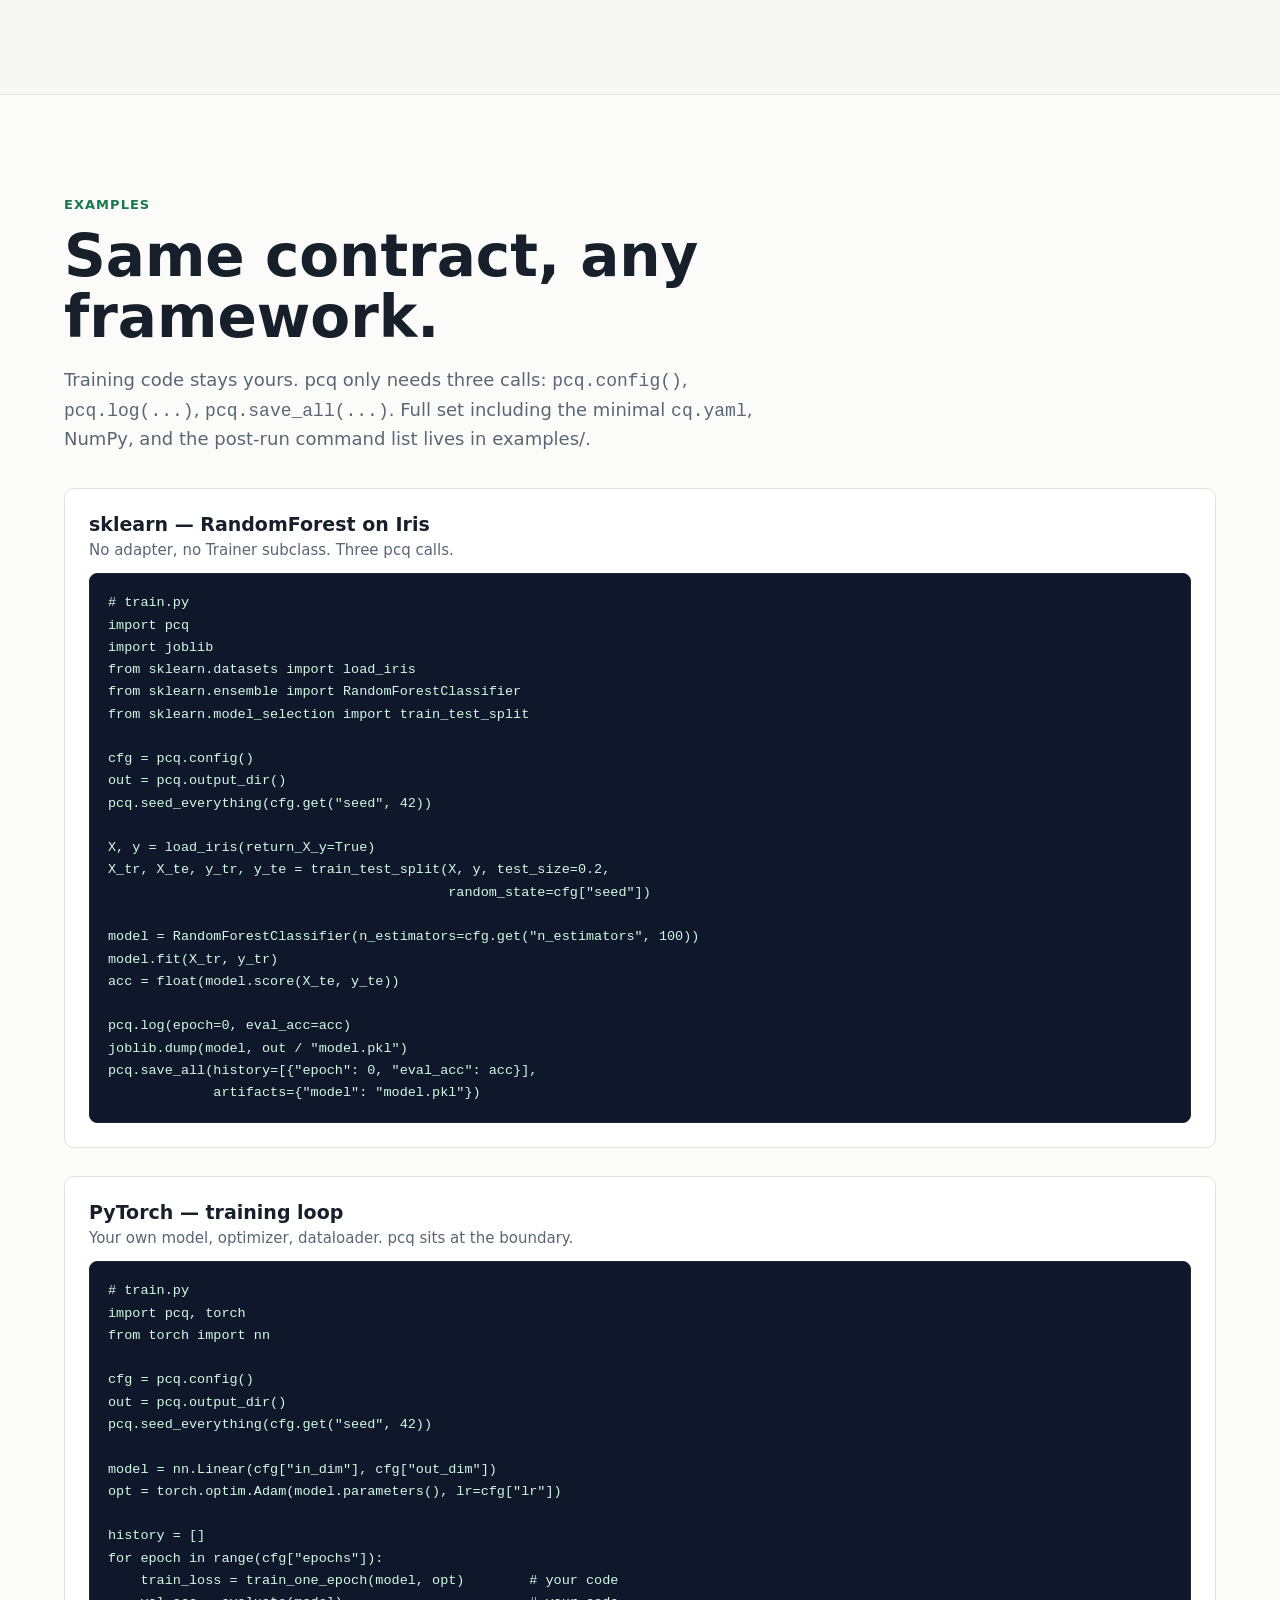
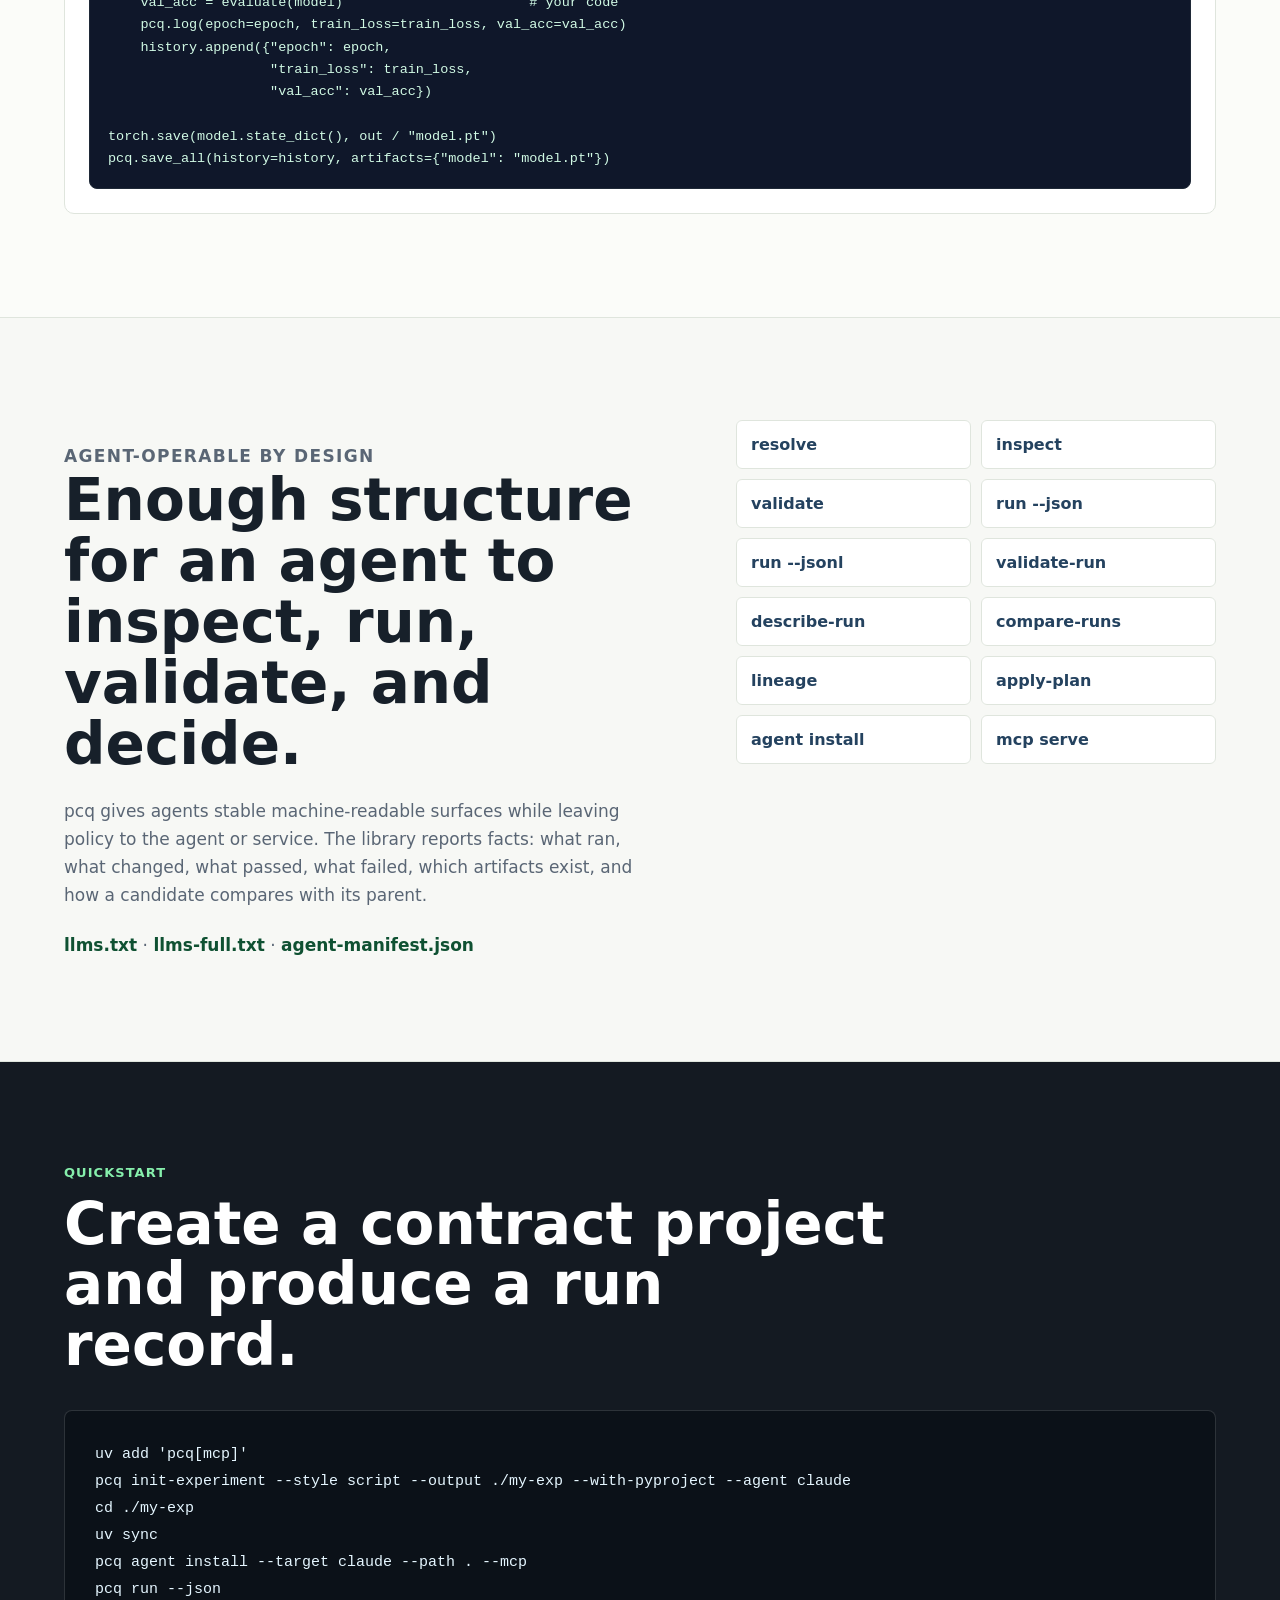
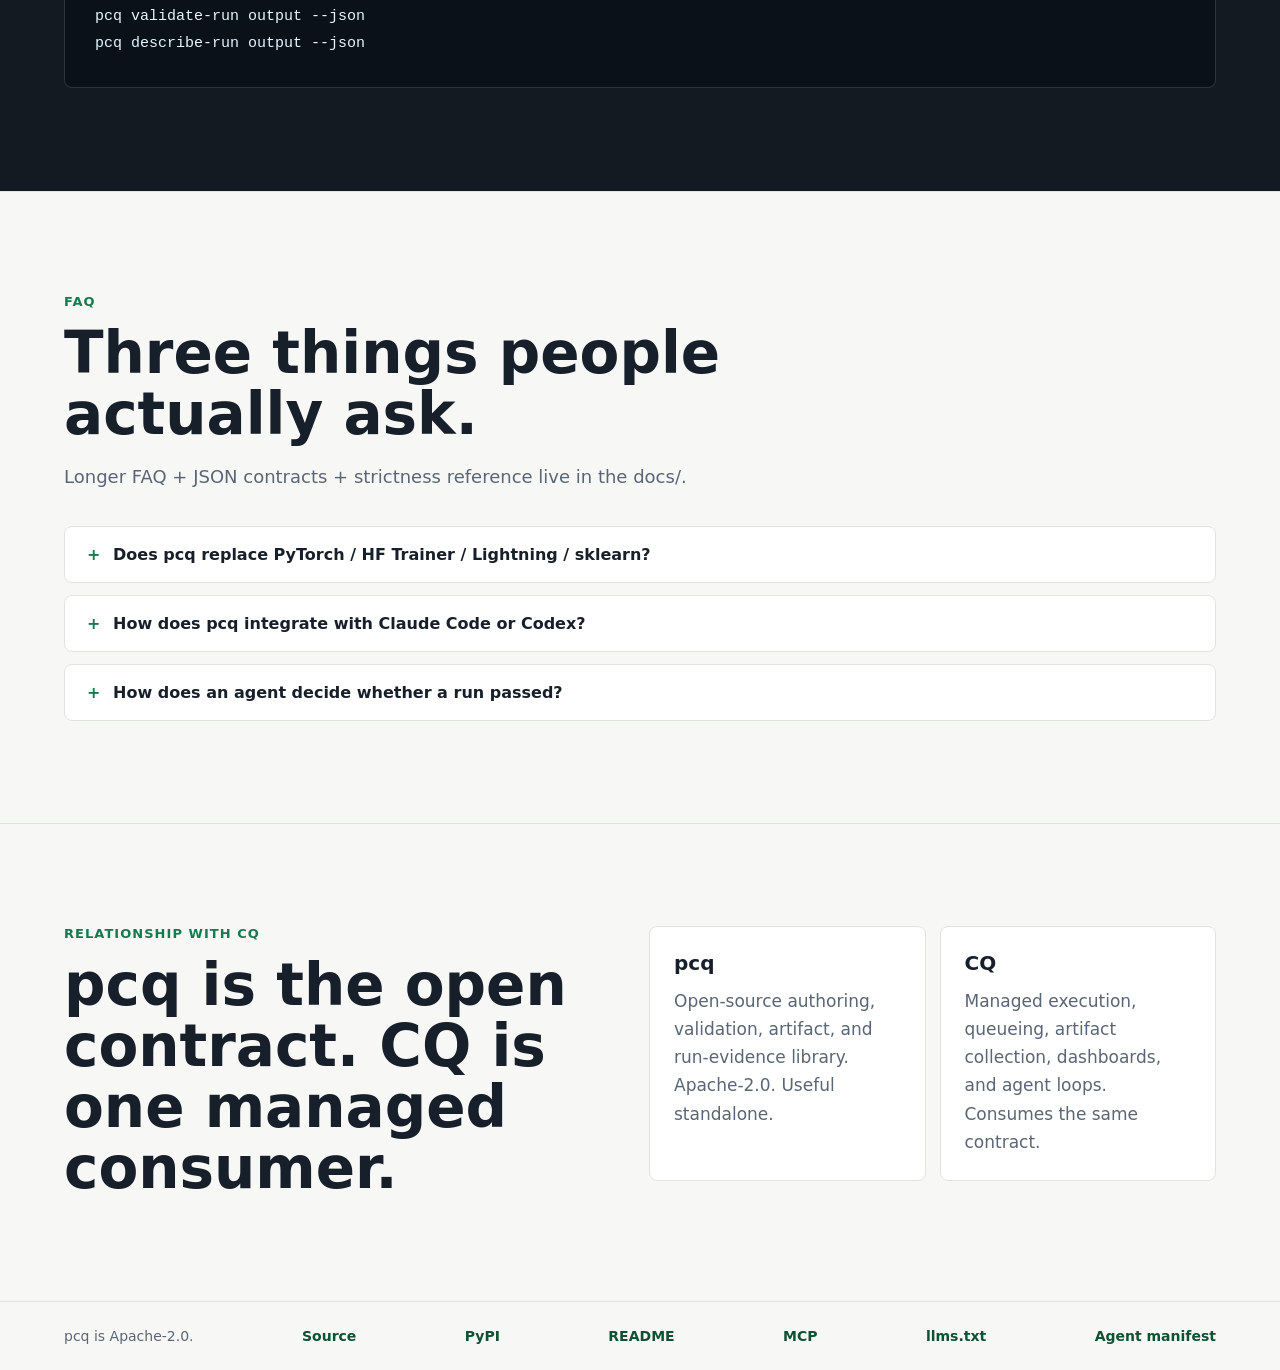
==== commit 56384566: "docs(site): trust badges + Compare + Case studies + Roadmap Round-2 of the agent-first revamp. Adds " ====
--- a/site/index.html
+++ b/site/index.html
@@ -118,10 +118,11 @@
       <nav class="nav" aria-label="Primary navigation">
         <a href="#connect">Connect</a>
         <a href="#tools-catalog">Tools</a>
+        <a href="#compare">Compare</a>
+        <a href="#case-studies">Cases</a>
+        <a href="#roadmap">Roadmap</a>
         <a href="#why">Why</a>
-        <a href="#examples">Examples</a>
         <a href="#faq">FAQ</a>
-        <a href="llms.txt">llms.txt</a>
         <a href="https://github.com/playidea-lab/pcq">GitHub</a>
       </nav>
     </header>
@@ -144,6 +145,20 @@
             <a class="button primary" href="#connect">Wire it into your agent</a>
             <a class="button secondary" href="#tools-catalog">See tool responses</a>
             <a class="button secondary" href="https://github.com/playidea-lab/pcq">GitHub</a>
+          </div>
+          <div class="badges" aria-label="Project status badges">
+            <a href="https://pypi.org/project/pcq/"><img height="20"
+              src="https://img.shields.io/pypi/v/pcq.svg?label=PyPI&color=18794e"
+              alt="PyPI version"></a>
+            <a href="https://pypi.org/project/pcq/"><img height="20"
+              src="https://img.shields.io/pypi/dm/pcq.svg?label=downloads&color=1f5eff"
+              alt="PyPI downloads per month"></a>
+            <a href="https://github.com/playidea-lab/pcq/blob/main/LICENSE"><img height="20"
+              src="https://img.shields.io/badge/license-Apache--2.0-blue.svg"
+              alt="License: Apache-2.0"></a>
+            <a href="https://github.com/playidea-lab/pcq/actions/workflows/ci.yml"><img height="20"
+              src="https://img.shields.io/github/actions/workflow/status/playidea-lab/pcq/ci.yml?branch=main&label=CI"
+              alt="CI status (main branch)"></a>
           </div>
           <div class="install-line" aria-label="Install command">
             <span>pcq agent install --target both --mcp</span>
@@ -397,6 +412,133 @@
         </p>
       </section>
 
+      <section id="compare" class="section compare-section">
+        <div class="section-heading">
+          <p class="eyebrow">Compare</p>
+          <h2>How pcq sits next to MLflow, W&amp;B, and Neptune.</h2>
+          <p class="section-lead">
+            These are different tools for different jobs. The table below
+            states what each owns and exposes — not what is "better".
+            Use whichever matches your workflow; pcq is designed to coexist
+            (CQ service can ingest run records produced alongside any of
+            them).
+          </p>
+        </div>
+        <div class="compare-wrap">
+          <table class="compare-table">
+            <thead>
+              <tr>
+                <th scope="col">Tool</th>
+                <th scope="col">Training-loop ownership</th>
+                <th scope="col">MCP support</th>
+                <th scope="col">Self-host vs SaaS</th>
+                <th scope="col">Agent-readable surfaces</th>
+              </tr>
+            </thead>
+            <tbody>
+              <tr>
+                <th scope="row">pcq</th>
+                <td>does not own — your stack stays</td>
+                <td>built-in (14 tools, v4.1.0)</td>
+                <td>self-host (OSS, Apache-2.0)</td>
+                <td>JSON / JSONL / MCP, llms.txt, agent-manifest.json</td>
+              </tr>
+              <tr>
+                <th scope="row">MLflow</th>
+                <td>does not own — wraps any framework</td>
+                <td>not built-in</td>
+                <td>self-host (OSS, Apache-2.0)</td>
+                <td>REST API, Python SDK</td>
+              </tr>
+              <tr>
+                <th scope="row">Weights &amp; Biases</th>
+                <td>does not own — SDK callbacks per framework</td>
+                <td>not built-in</td>
+                <td>SaaS (self-host on Enterprise)</td>
+                <td>REST API, Python SDK, GraphQL</td>
+              </tr>
+              <tr>
+                <th scope="row">Neptune.ai</th>
+                <td>does not own — SDK integrations</td>
+                <td>not built-in</td>
+                <td>SaaS (self-host on Enterprise)</td>
+                <td>REST API, Python SDK</td>
+              </tr>
+            </tbody>
+          </table>
+        </div>
+        <p class="compare-foot">
+          The row that differs most is "MCP support" — pcq is the only
+          one in this set with first-class Model Context Protocol tools.
+          That is the design center, not a value judgment about the
+          others. Need full experiment dashboards or team RBAC? MLflow
+          and W&amp;B both ship those today; pcq does not.
+        </p>
+      </section>
+
+      <section id="case-studies" class="section cases-section">
+        <div class="section-heading">
+          <p class="eyebrow">Case studies · Production dogfoods</p>
+          <h2>Real runs that exercised the contract end-to-end.</h2>
+          <p class="section-lead">
+            All four are production dogfoods — pcq's own validation cycle
+            on real ML workloads — not external customer references.
+            Each documents setup, friction observed, and concrete fixes
+            that made it back into the library.
+          </p>
+        </div>
+        <div class="case-grid">
+          <article class="case-card">
+            <h3>MNIST Dogfood</h3>
+            <p class="case-meta">2026-05-08 · pcq v2.11 · MNIST · Claude Code</p>
+            <p>First end-to-end dogfood. 9 fresh agent generations, ML→DL evolution, eval_acc 0.9583 → 1.0. Surfaced the first round of friction that drove v2.12 fixes.</p>
+            <a class="case-link" href="https://github.com/playidea-lab/pcq/blob/main/docs/case-studies/mnist-dogfood-2026-05-08.md">Read case study &rarr;</a>
+          </article>
+          <article class="case-card">
+            <h3>Tabular Dogfood</h3>
+            <p class="case-meta">2026-05-09 · pcq 3.0.1 · breast-cancer · TabPFN/PyCaret/FLAML/XGBoost/sklearn</p>
+            <p>First post-PyPI install path (no git URL workaround). Different domain, framework diversity test. Validated the fresh-user <code>uv add pcq</code> entry point.</p>
+            <a class="case-link" href="https://github.com/playidea-lab/pcq/blob/main/docs/case-studies/tabular-dogfood-2026-05-09.md">Read case study &rarr;</a>
+          </article>
+          <article class="case-card">
+            <h3>MCP Dogfood</h3>
+            <p class="case-meta">2026-05-10 · pcq[mcp] 4.1.0 · Claude Code MCP</p>
+            <p>First v4.1.0 MCP loop end-to-end — agent operates the experiment via <code>mcp__pcq__*</code> tools instead of subprocess CLI. 3 sequential generations, fresh-context per gen.</p>
+            <a class="case-link" href="https://github.com/playidea-lab/pcq/blob/main/docs/case-studies/mcp-dogfood-2026-05-10.md">Read case study &rarr;</a>
+          </article>
+          <article class="case-card">
+            <h3>CQ Worker Dogfood</h3>
+            <p class="case-meta">2026-05-10 · pcq[mcp] 4.2.0 · CQ Go worker (RTX 5080)</p>
+            <p>First production CQ Go service worker dispatch end-to-end. Verified <code>cq.yaml</code> + <code>CQ_CONFIG_JSON</code> + 6-artifact protocol on real production infrastructure.</p>
+            <a class="case-link" href="https://github.com/playidea-lab/pcq/blob/main/docs/case-studies/cq-worker-dogfood-2026-05-10.md">Read case study &rarr;</a>
+          </article>
+        </div>
+      </section>
+
+      <section id="roadmap" class="section roadmap-section">
+        <div class="section-heading">
+          <p class="eyebrow">Roadmap</p>
+          <h2>Where pcq is going (direction, not dates).</h2>
+        </div>
+        <p class="roadmap-body">
+          The thesis stays the same: <em>pcq does not compete with the
+          means of training</em>. The work ahead strengthens the
+          framework-neutral evidence and control layer — broader real-world
+          contract coverage, deeper validation/lineage facts, more
+          machine-readable surfaces for agent runtimes, and tighter
+          integration with the CQ managed consumer. Built-in models,
+          losses, datasets, and per-framework adapter matrices remain
+          deliberately out of scope.
+        </p>
+        <p class="roadmap-links">
+          <a href="https://github.com/playidea-lab/pcq/blob/main/docs/V4_DIRECTION.md">v4 Direction &rarr;</a>
+          &nbsp;·&nbsp;
+          <a href="https://github.com/playidea-lab/pcq/blob/main/docs/PCQ_COMPLETION_ROADMAP.md">Completion Roadmap &rarr;</a>
+          &nbsp;·&nbsp;
+          <a href="https://github.com/playidea-lab/pcq/releases">Releases &rarr;</a>
+        </p>
+      </section>
+
       <section id="why" class="section">
         <div class="section-heading">
           <p class="eyebrow">Why pcq</p>
--- a/site/styles.css
+++ b/site/styles.css
@@ -174,6 +174,19 @@
   color: var(--text);
 }
 
+.badges {
+  display: flex;
+  flex-wrap: wrap;
+  gap: 8px;
+  margin-top: 22px;
+}
+
+.badges img {
+  display: block;
+  height: 20px;
+  border-radius: 3px;
+}
+
 .install-line {
   display: inline-flex;
   margin-top: 20px;
@@ -557,6 +570,137 @@
   font-size: 0.92em;
 }
 
+/* Compare */
+.compare-section {
+  background: #f6f8f3;
+}
+
+.compare-wrap {
+  overflow-x: auto;
+  margin-top: 22px;
+  border: 1px solid var(--line);
+  border-radius: 10px;
+  background: var(--surface);
+}
+
+.compare-table {
+  width: 100%;
+  border-collapse: collapse;
+  font-size: 14.5px;
+}
+
+.compare-table th,
+.compare-table td {
+  padding: 13px 16px;
+  border-bottom: 1px solid var(--line);
+  vertical-align: top;
+  text-align: left;
+}
+
+.compare-table thead th {
+  background: #eef6ef;
+  color: var(--green-dark);
+  font-size: 12.5px;
+  font-weight: 800;
+  letter-spacing: 0.05em;
+  text-transform: uppercase;
+}
+
+.compare-table tbody th {
+  width: 12em;
+  color: var(--green-dark);
+  font-weight: 800;
+}
+
+.compare-table tbody tr:last-child th,
+.compare-table tbody tr:last-child td {
+  border-bottom: none;
+}
+
+.compare-foot {
+  margin: 22px 0 0;
+  color: var(--muted);
+  font-size: 14.5px;
+  line-height: 1.6;
+}
+
+/* Case studies */
+.cases-section {
+  background: #fbfcf9;
+}
+
+.case-grid {
+  display: grid;
+  grid-template-columns: repeat(2, minmax(0, 1fr));
+  gap: 16px;
+  margin-top: 22px;
+}
+
+.case-card {
+  padding: 22px;
+  border: 1px solid var(--line);
+  border-radius: 10px;
+  background: var(--surface);
+}
+
+.case-card h3 {
+  margin: 0 0 6px;
+  font-size: 18px;
+  color: var(--green-dark);
+}
+
+.case-meta {
+  margin: 0 0 12px;
+  color: var(--muted);
+  font-family:
+    "SFMono-Regular", Consolas, "Liberation Mono", Menlo, monospace;
+  font-size: 12.5px;
+  font-weight: 700;
+}
+
+.case-card p {
+  margin: 0 0 14px;
+  color: var(--text);
+  font-size: 15px;
+  line-height: 1.55;
+}
+
+.case-link {
+  color: var(--green-dark);
+  font-weight: 750;
+  font-size: 14.5px;
+}
+
+/* Roadmap */
+.roadmap-section {
+  background: #f3f7f4;
+}
+
+.roadmap-body {
+  margin: 12px 0 0;
+  max-width: 920px;
+  color: var(--text);
+  font-size: 17px;
+  line-height: 1.65;
+}
+
+.roadmap-body em {
+  color: var(--green-dark);
+  font-style: normal;
+  font-weight: 700;
+}
+
+.roadmap-links {
+  margin: 18px 0 0;
+  font-size: 15px;
+  color: var(--muted);
+}
+
+.roadmap-links a {
+  color: var(--green-dark);
+  font-weight: 750;
+}
+
 /* Tools Catalog */
 .catalog-section {
   background: #fbfcf9;
@@ -821,7 +965,8 @@
   .feature-grid,
   .cq-grid,
   .mcp-grid,
-  .connect-grid {
+  .connect-grid,
+  .case-grid {
     grid-template-columns: 1fr;
   }
 
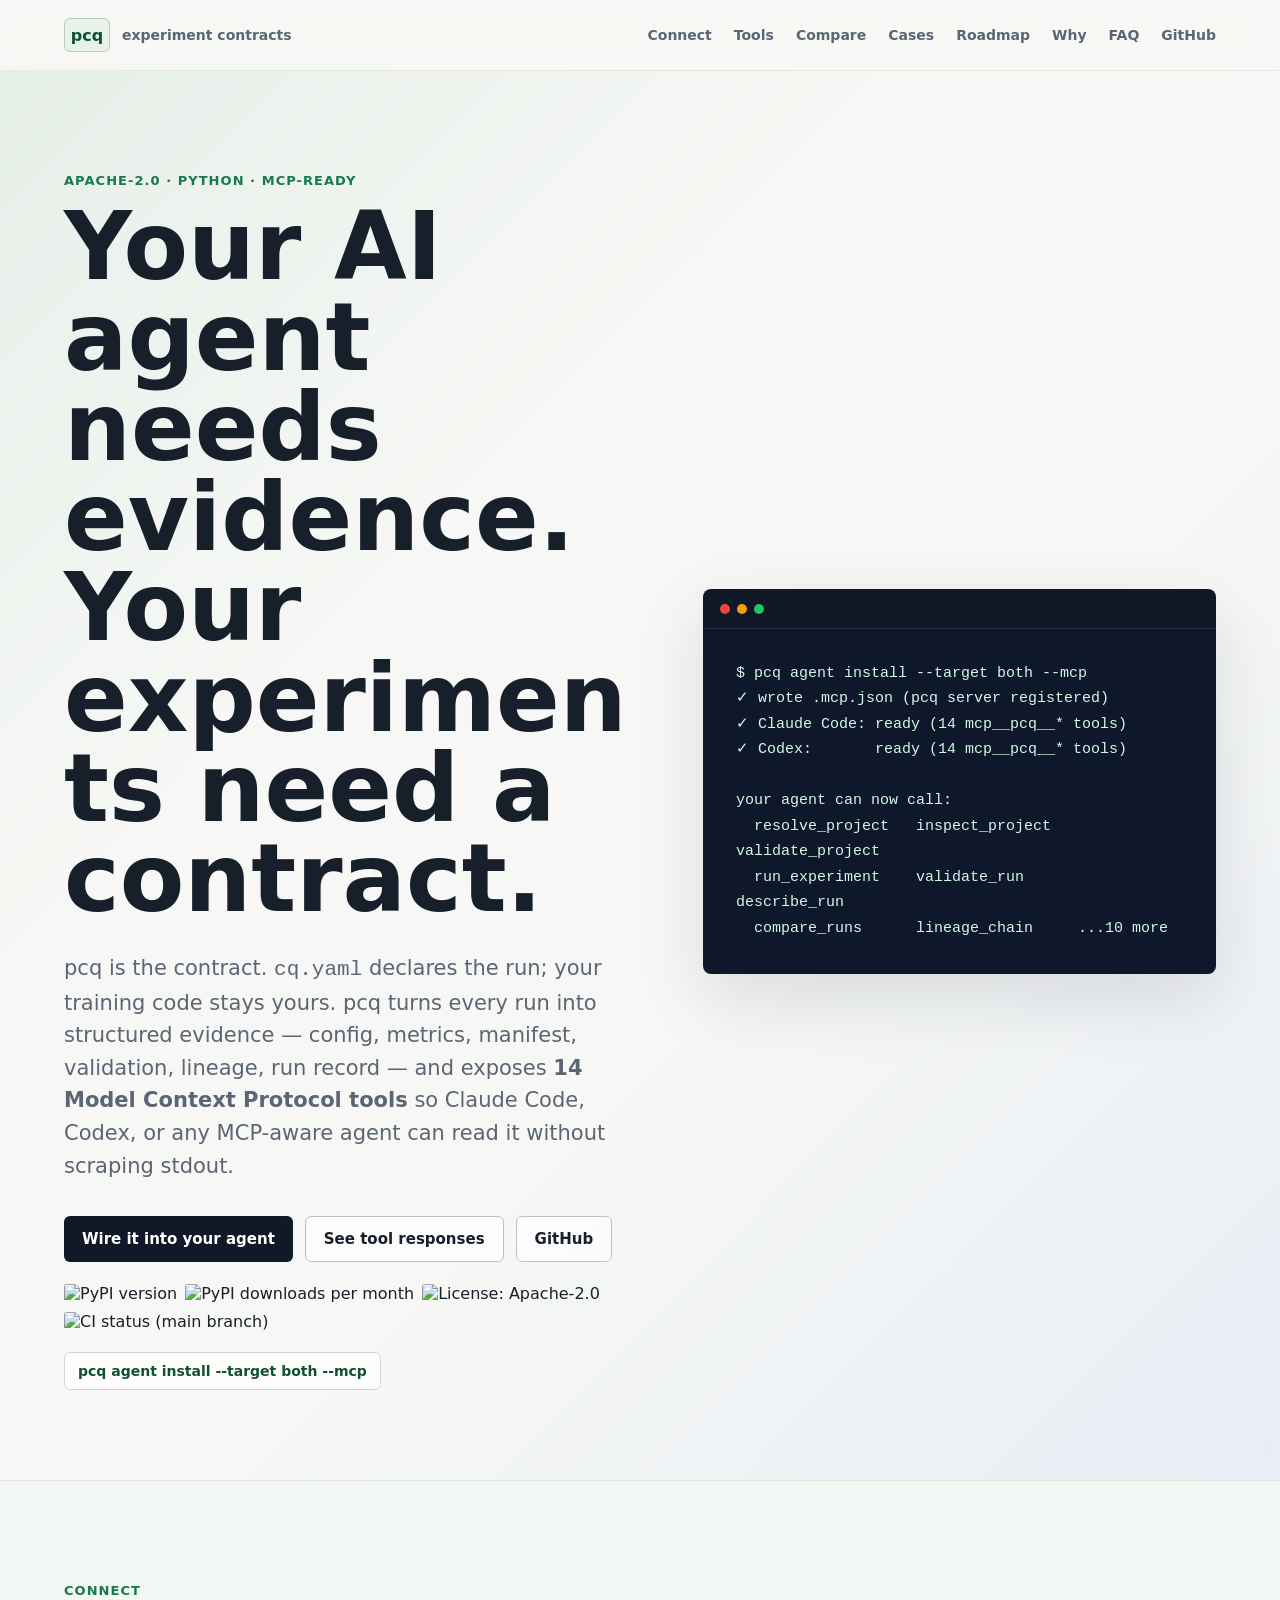
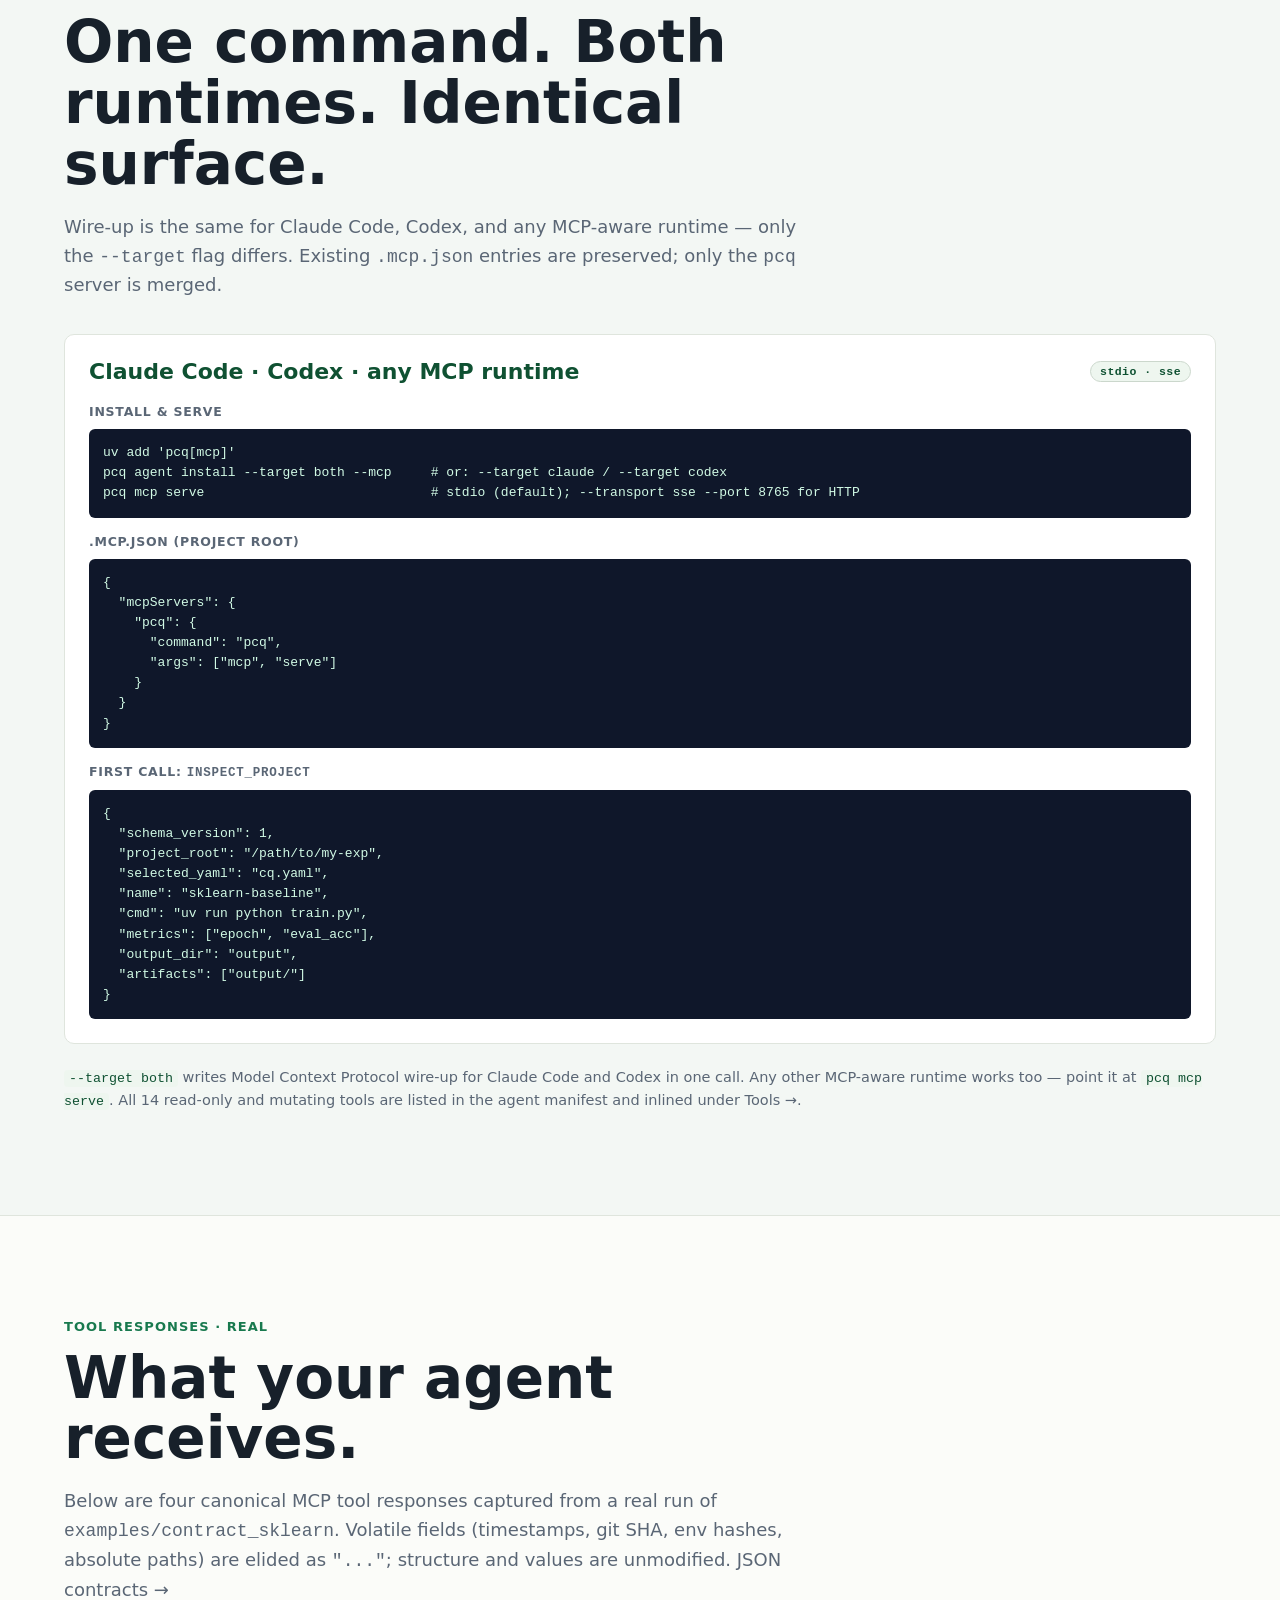
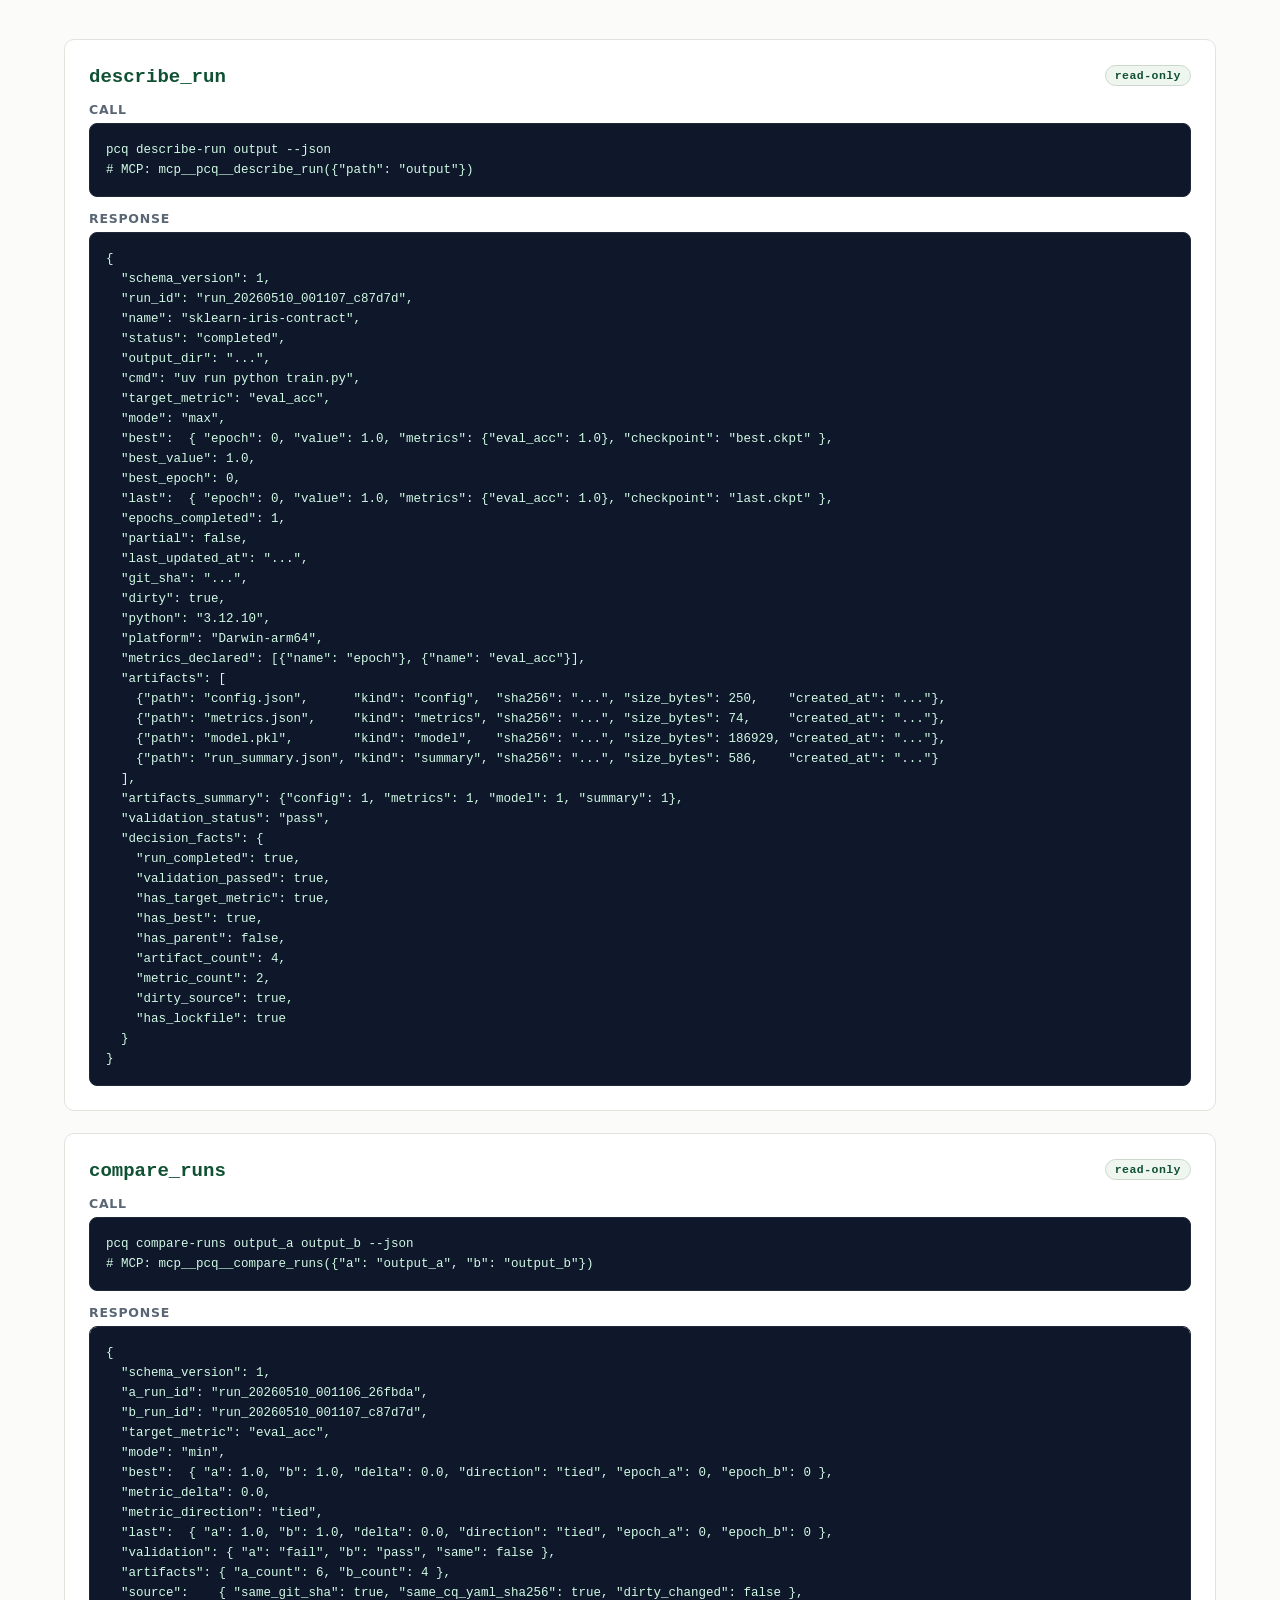
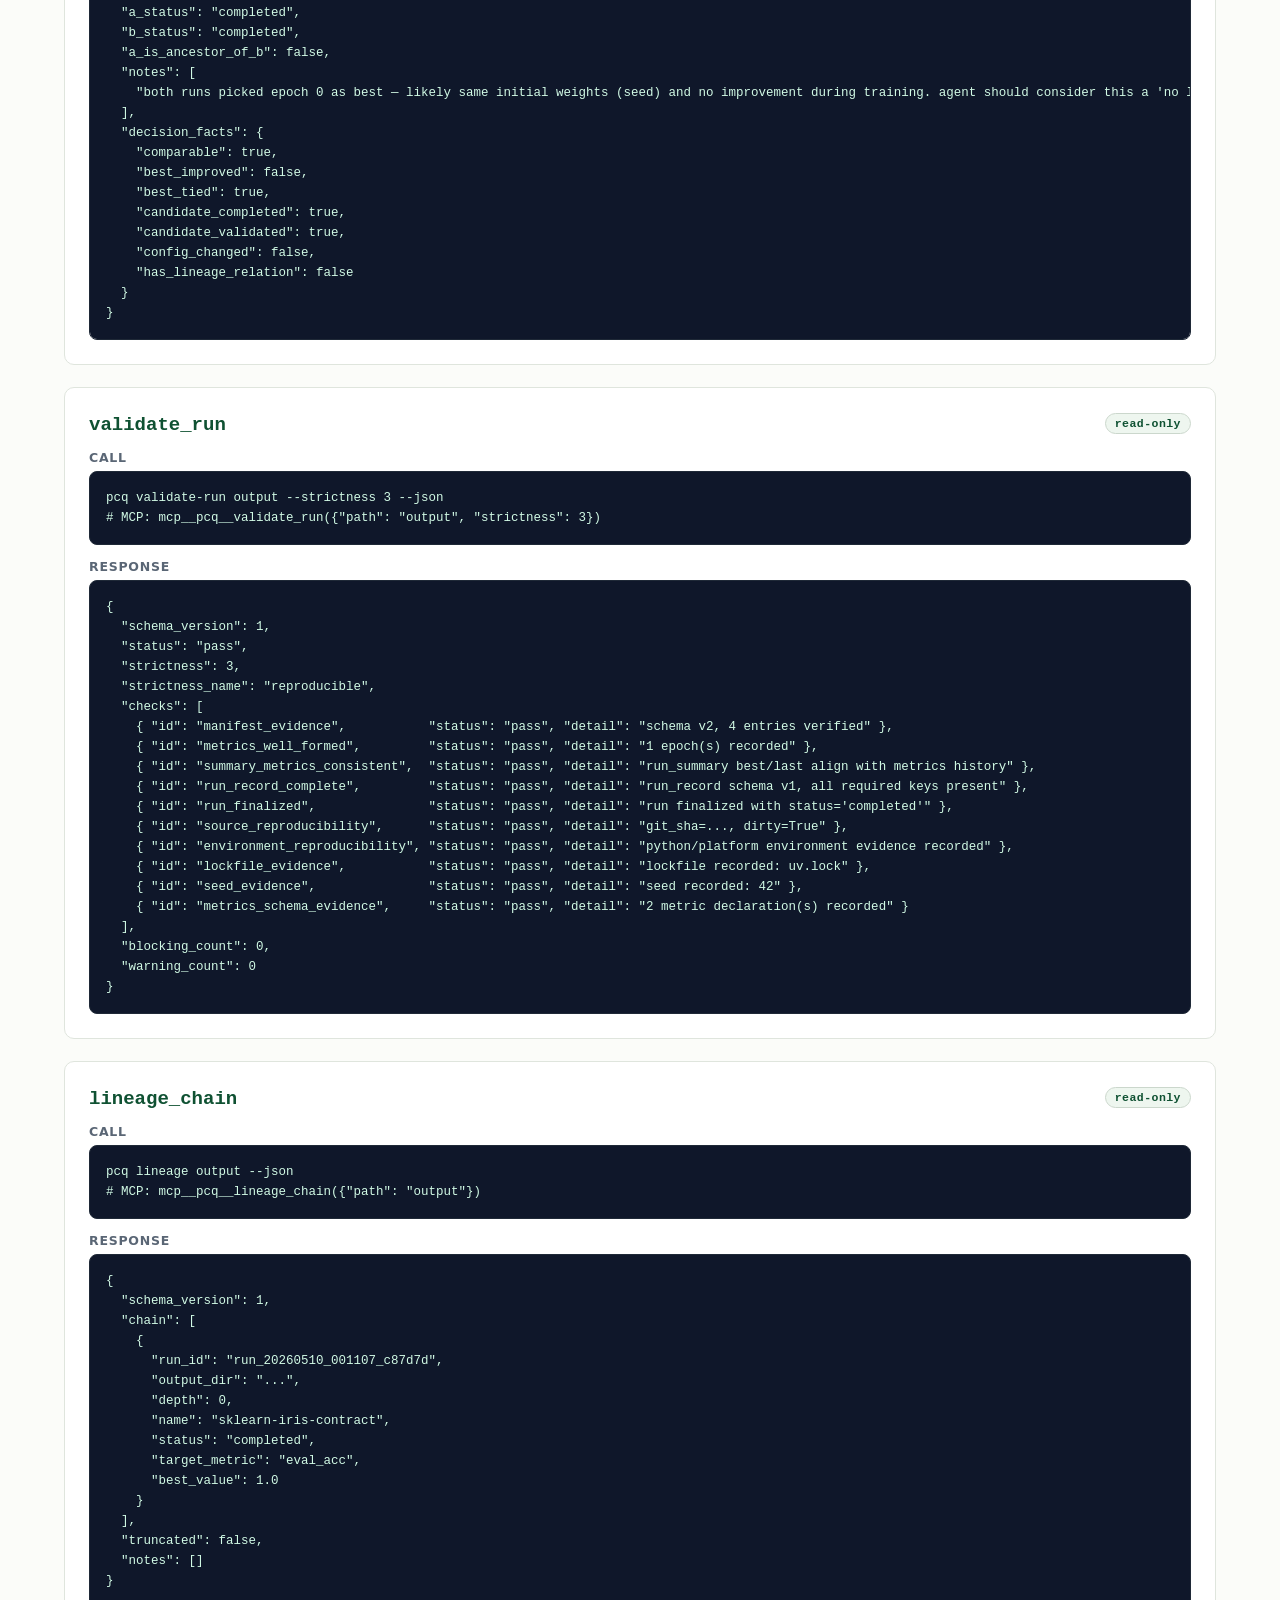
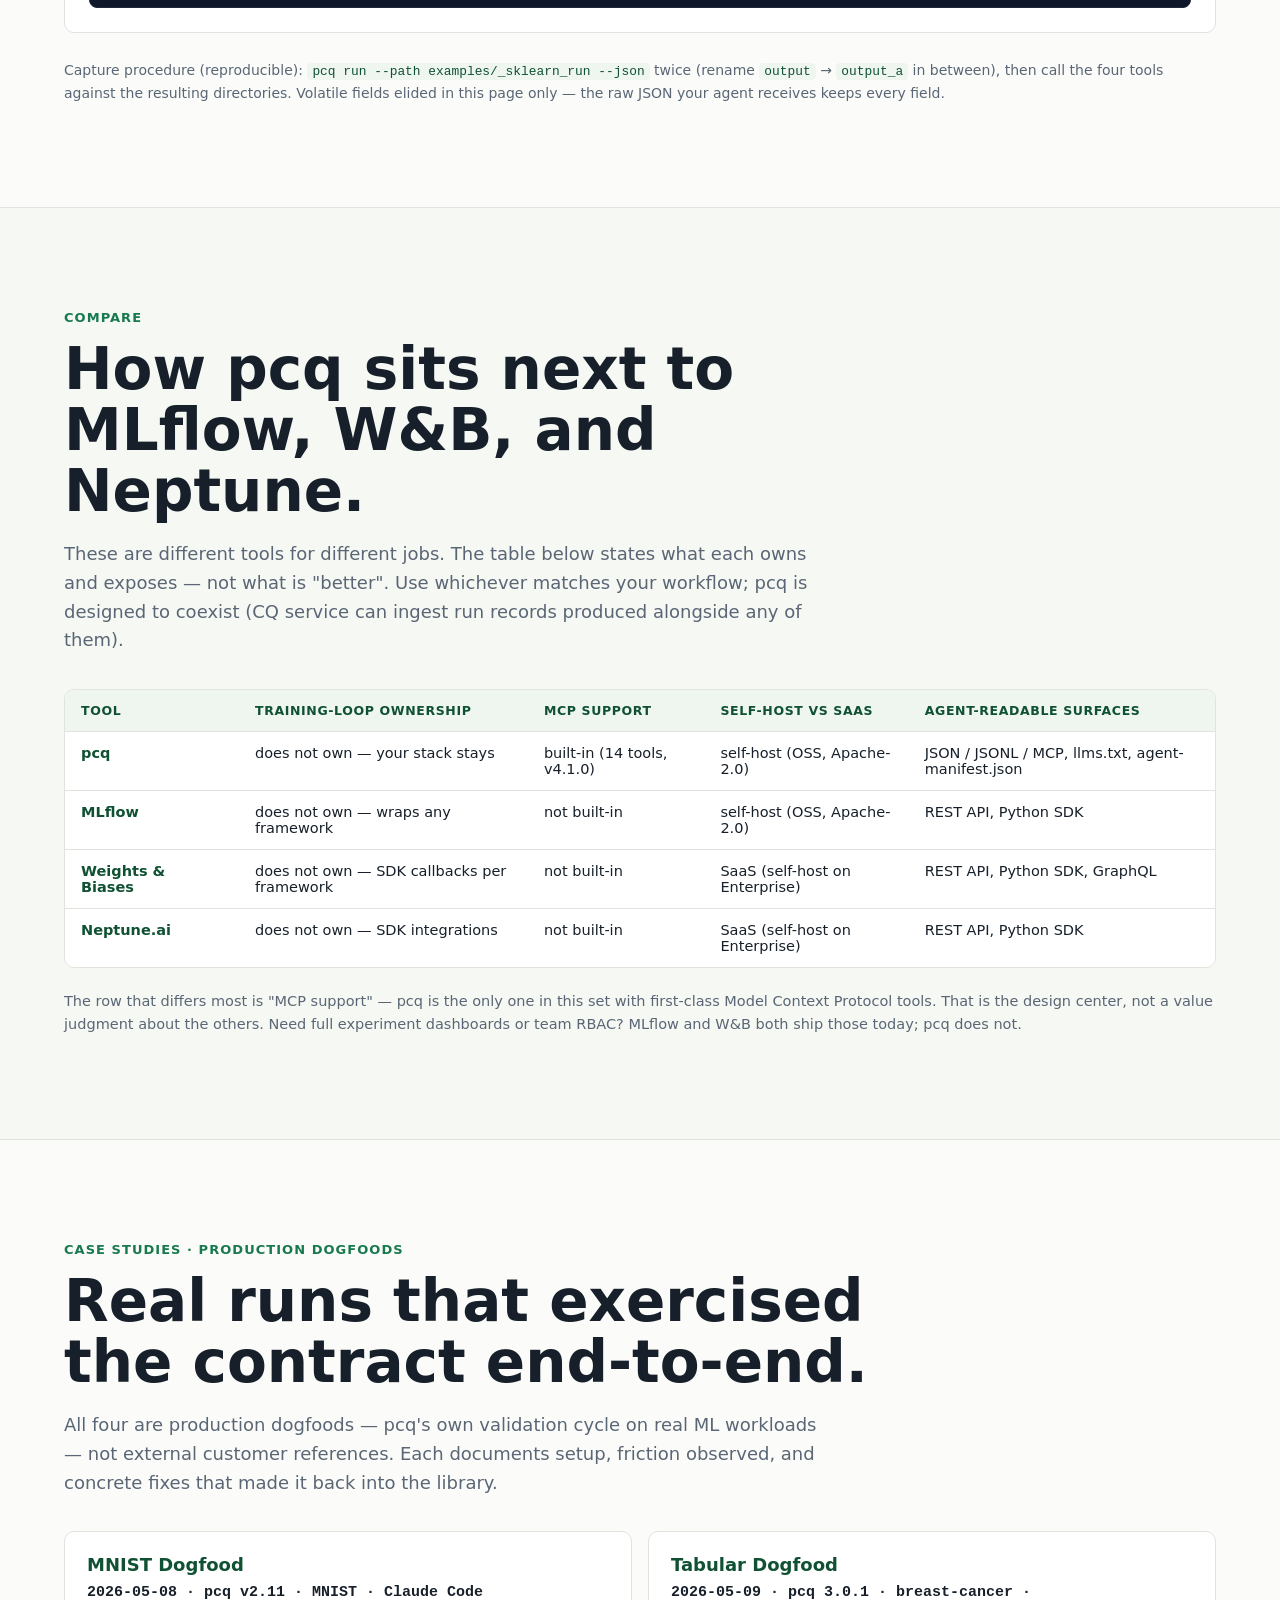
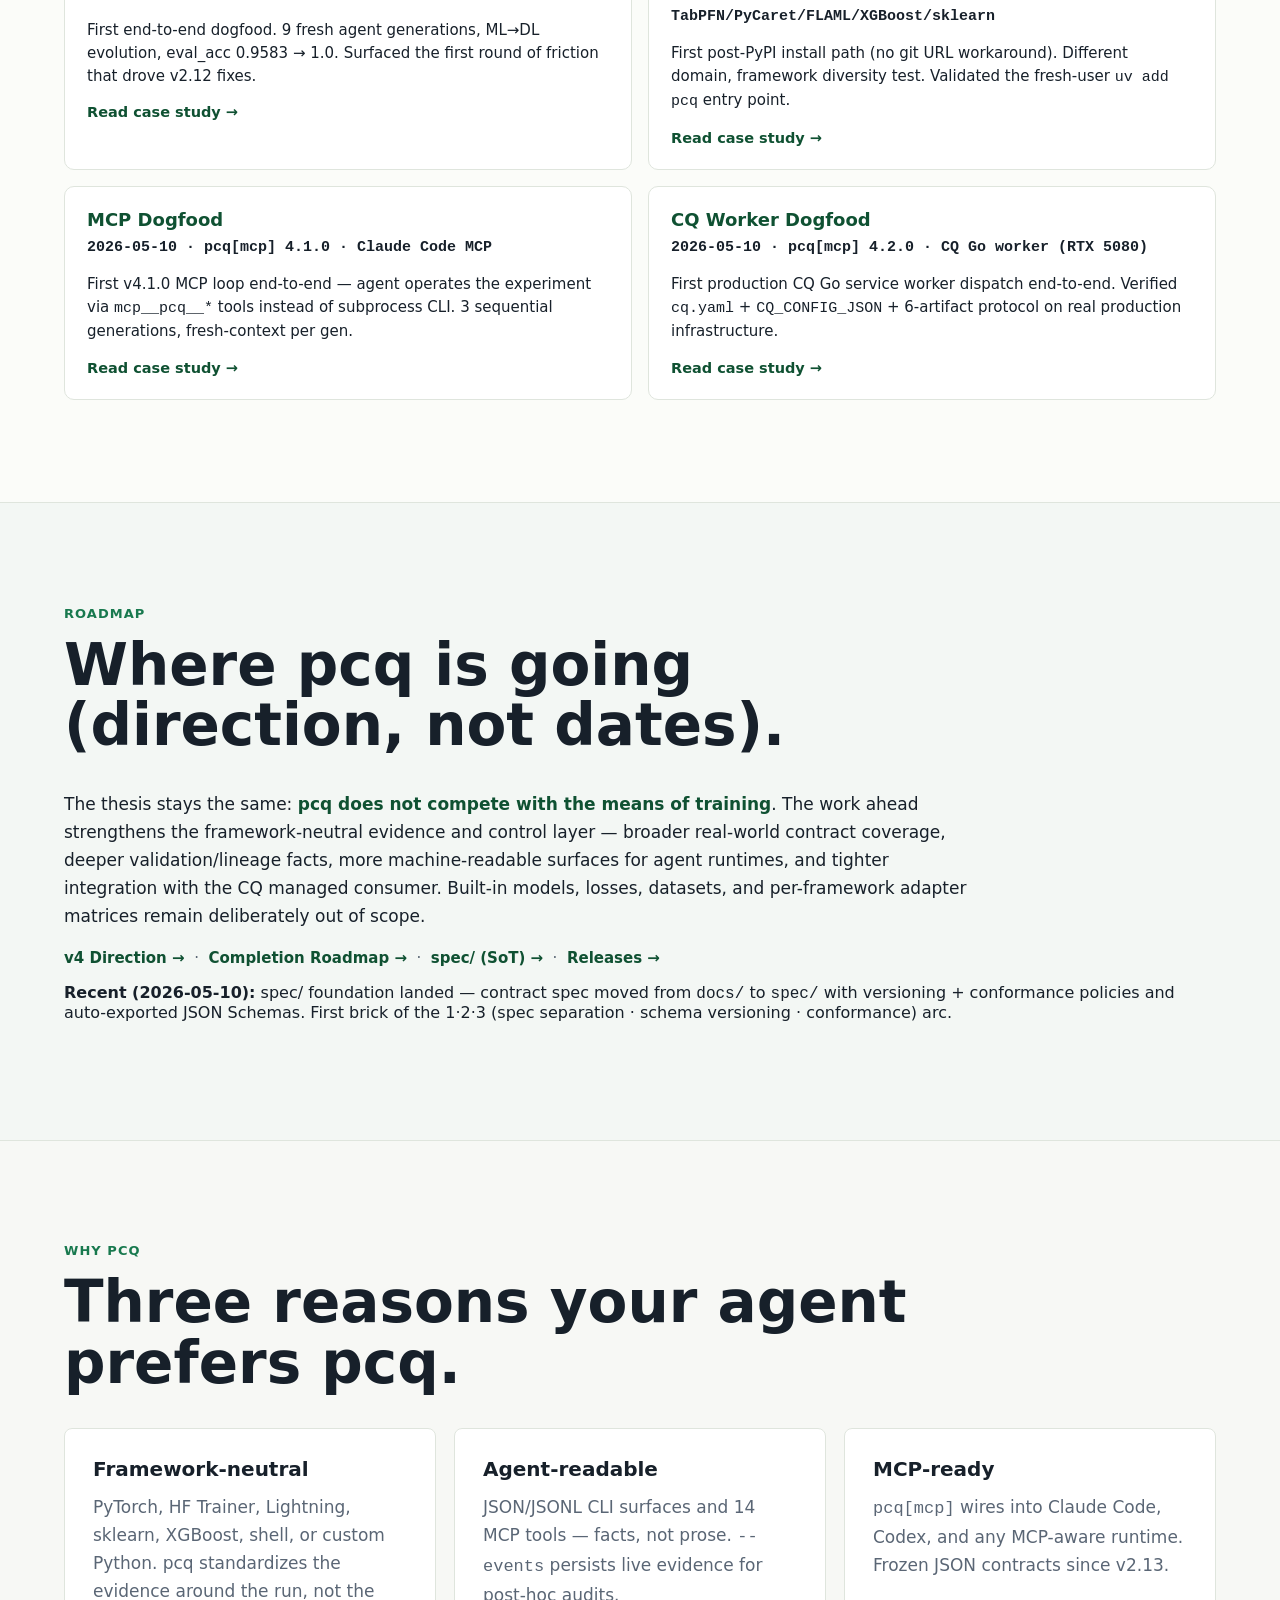
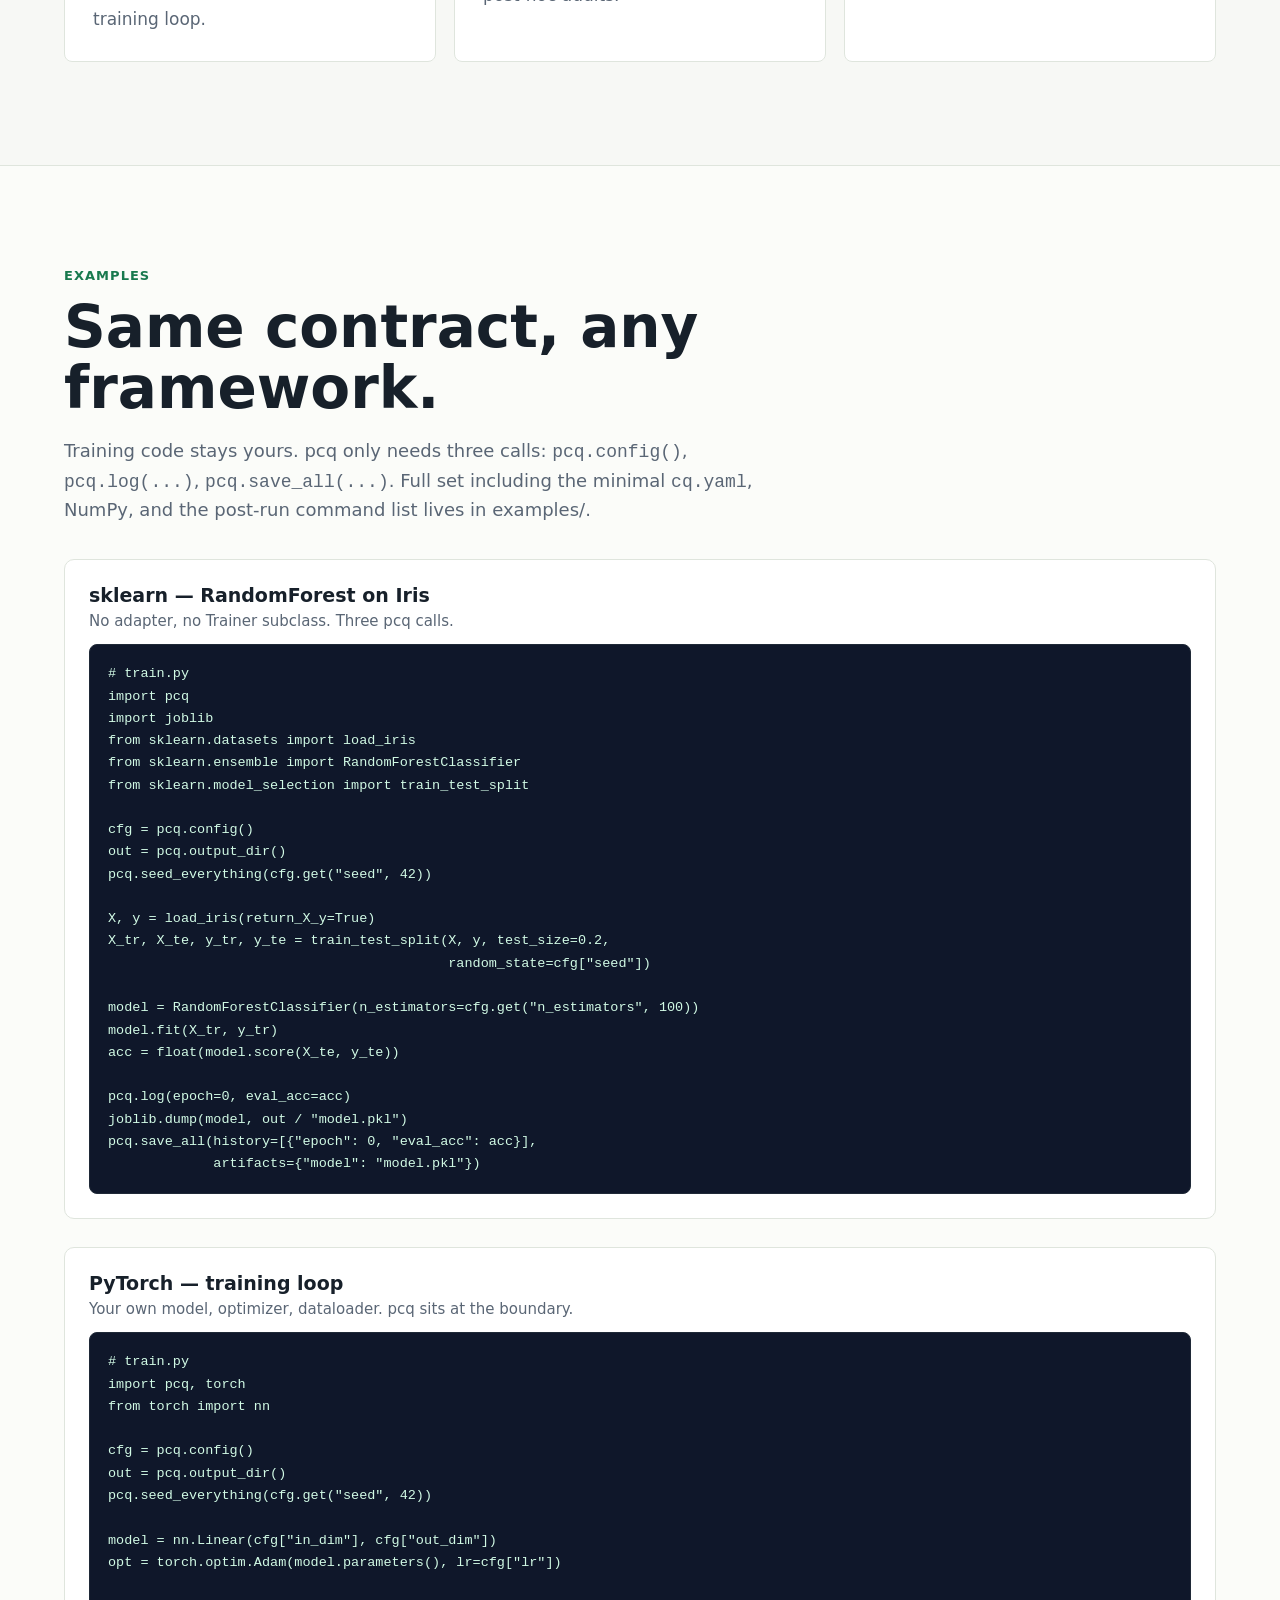
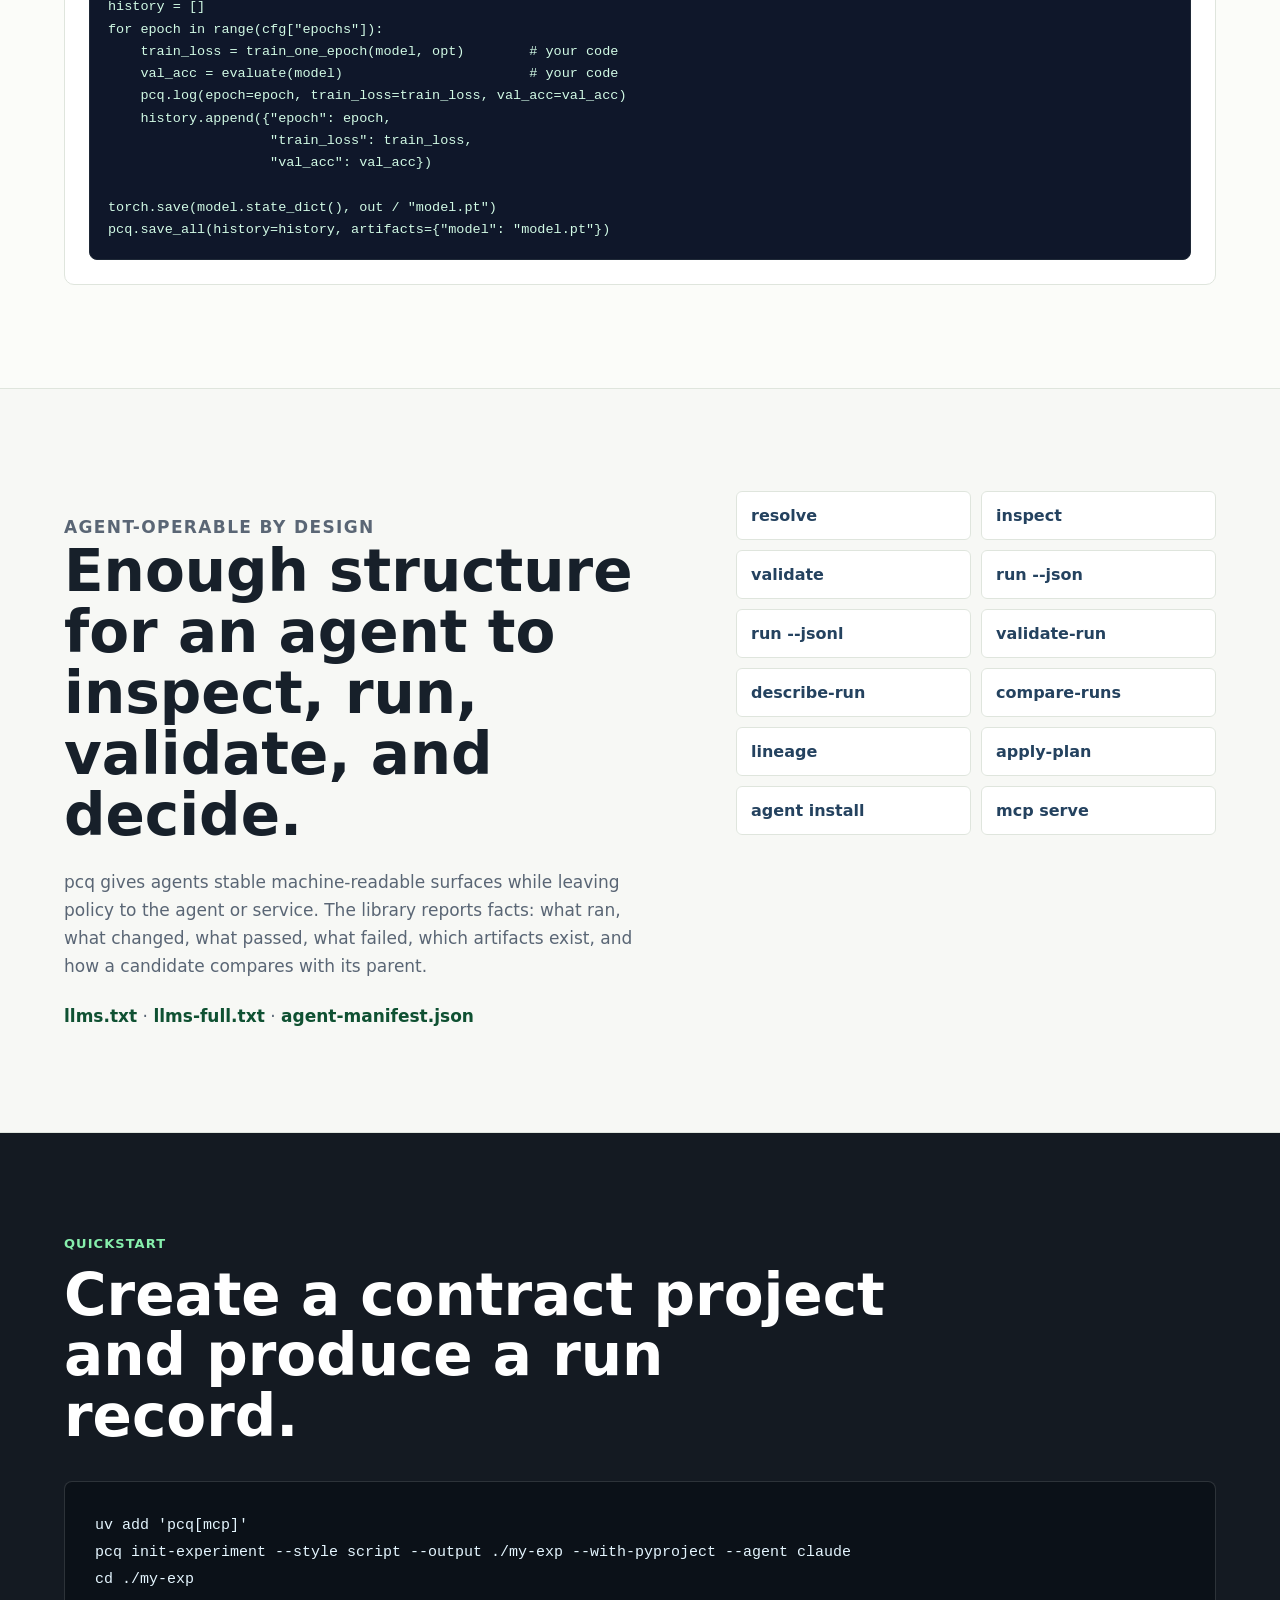
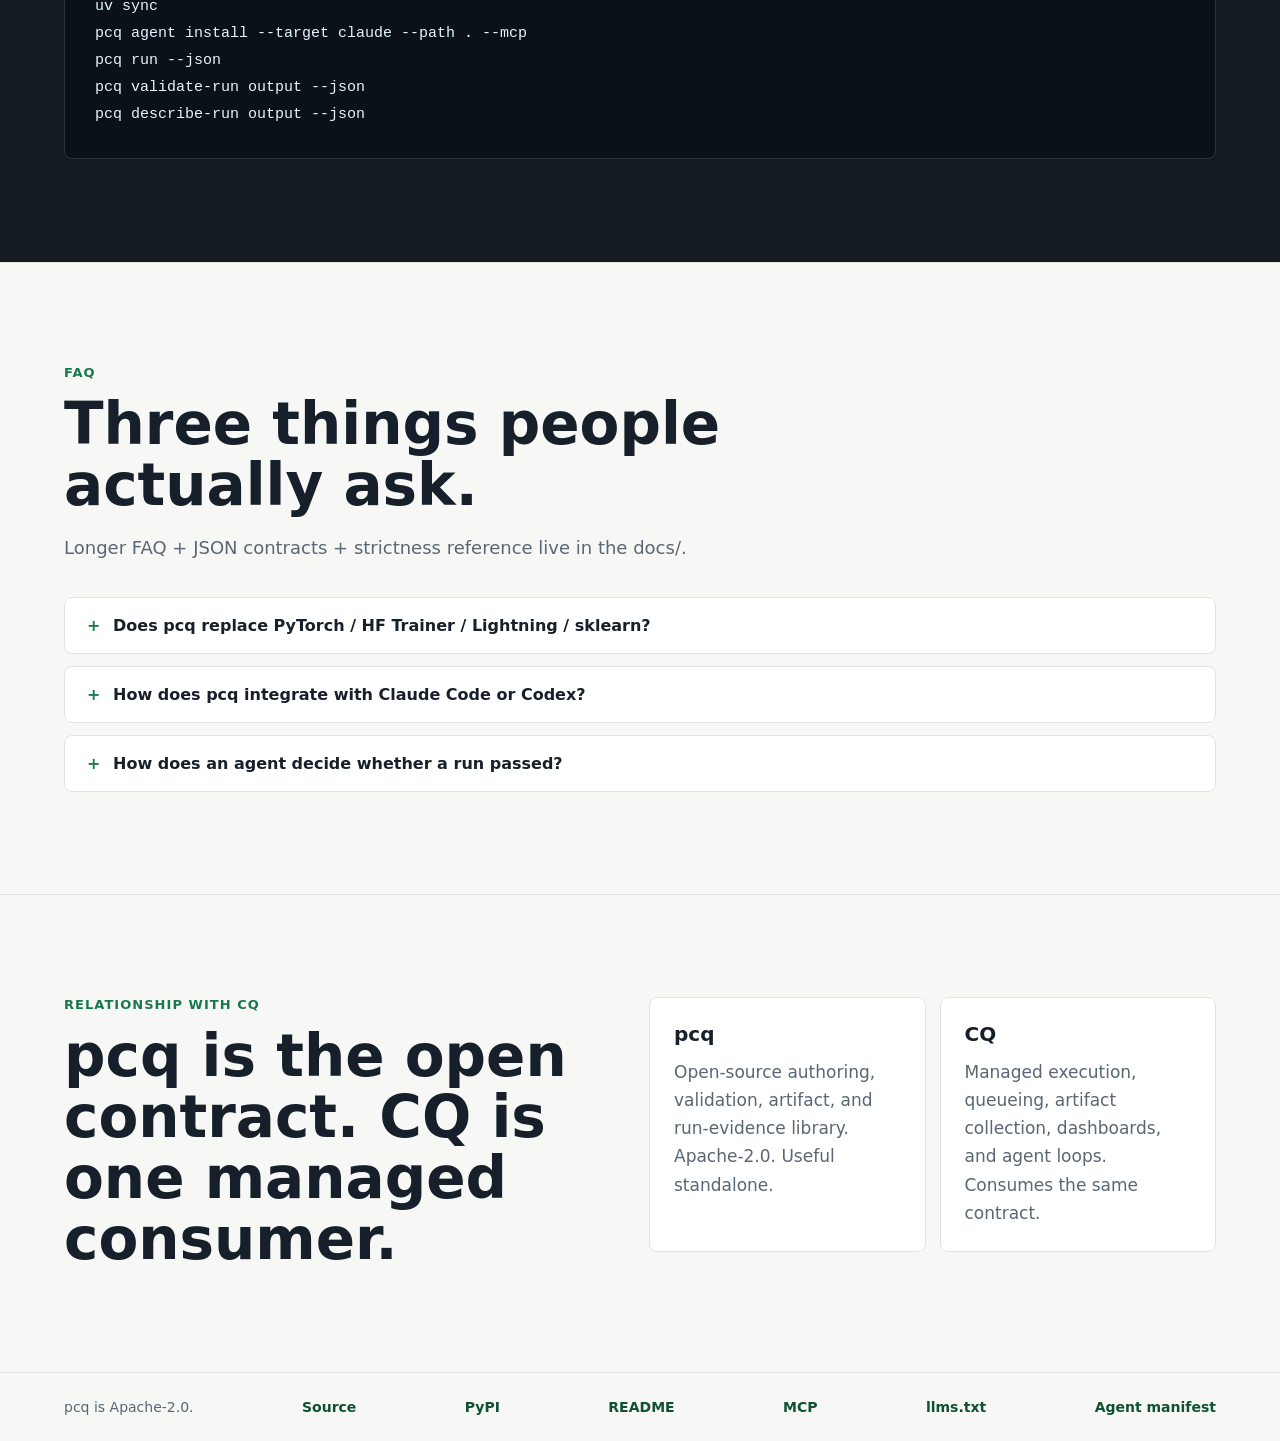
==== commit ce5a3e84: "feat(spec): pcq-spec foundation — separate spec/, versioning, conformance First brick of the 1·2·3 a" ====
--- a/site/index.html
+++ b/site/index.html
@@ -535,7 +535,16 @@
           &nbsp;·&nbsp;
           <a href="https://github.com/playidea-lab/pcq/blob/main/docs/PCQ_COMPLETION_ROADMAP.md">Completion Roadmap &rarr;</a>
           &nbsp;·&nbsp;
+          <a href="https://github.com/playidea-lab/pcq/tree/main/spec">spec/ (SoT) &rarr;</a>
+          &nbsp;·&nbsp;
           <a href="https://github.com/playidea-lab/pcq/releases">Releases &rarr;</a>
+        </p>
+        <p class="roadmap-recent">
+          <strong>Recent (2026-05-10):</strong> spec/ foundation landed —
+          contract spec moved from <code>docs/</code> to
+          <code>spec/</code> with versioning + conformance policies and
+          auto-exported JSON Schemas. First brick of the 1·2·3 (spec
+          separation · schema versioning · conformance) arc.
         </p>
       </section>
 
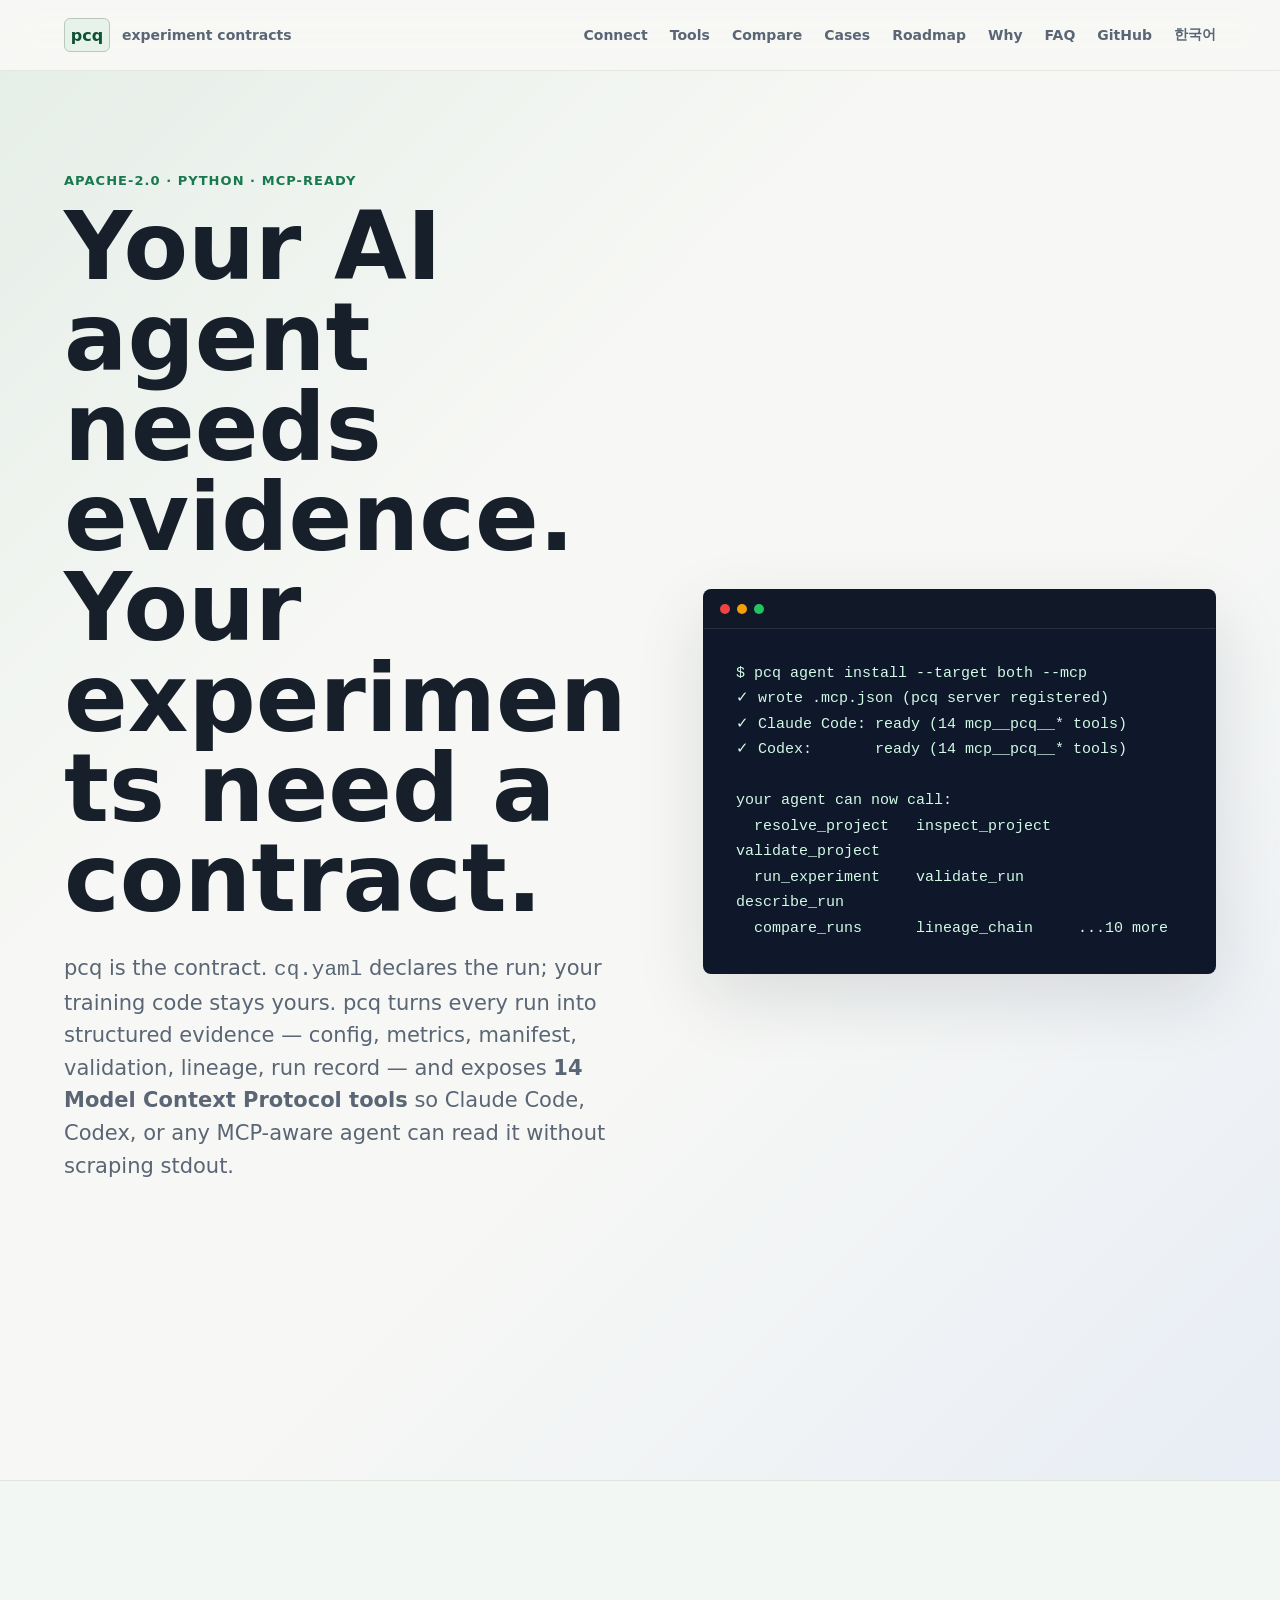
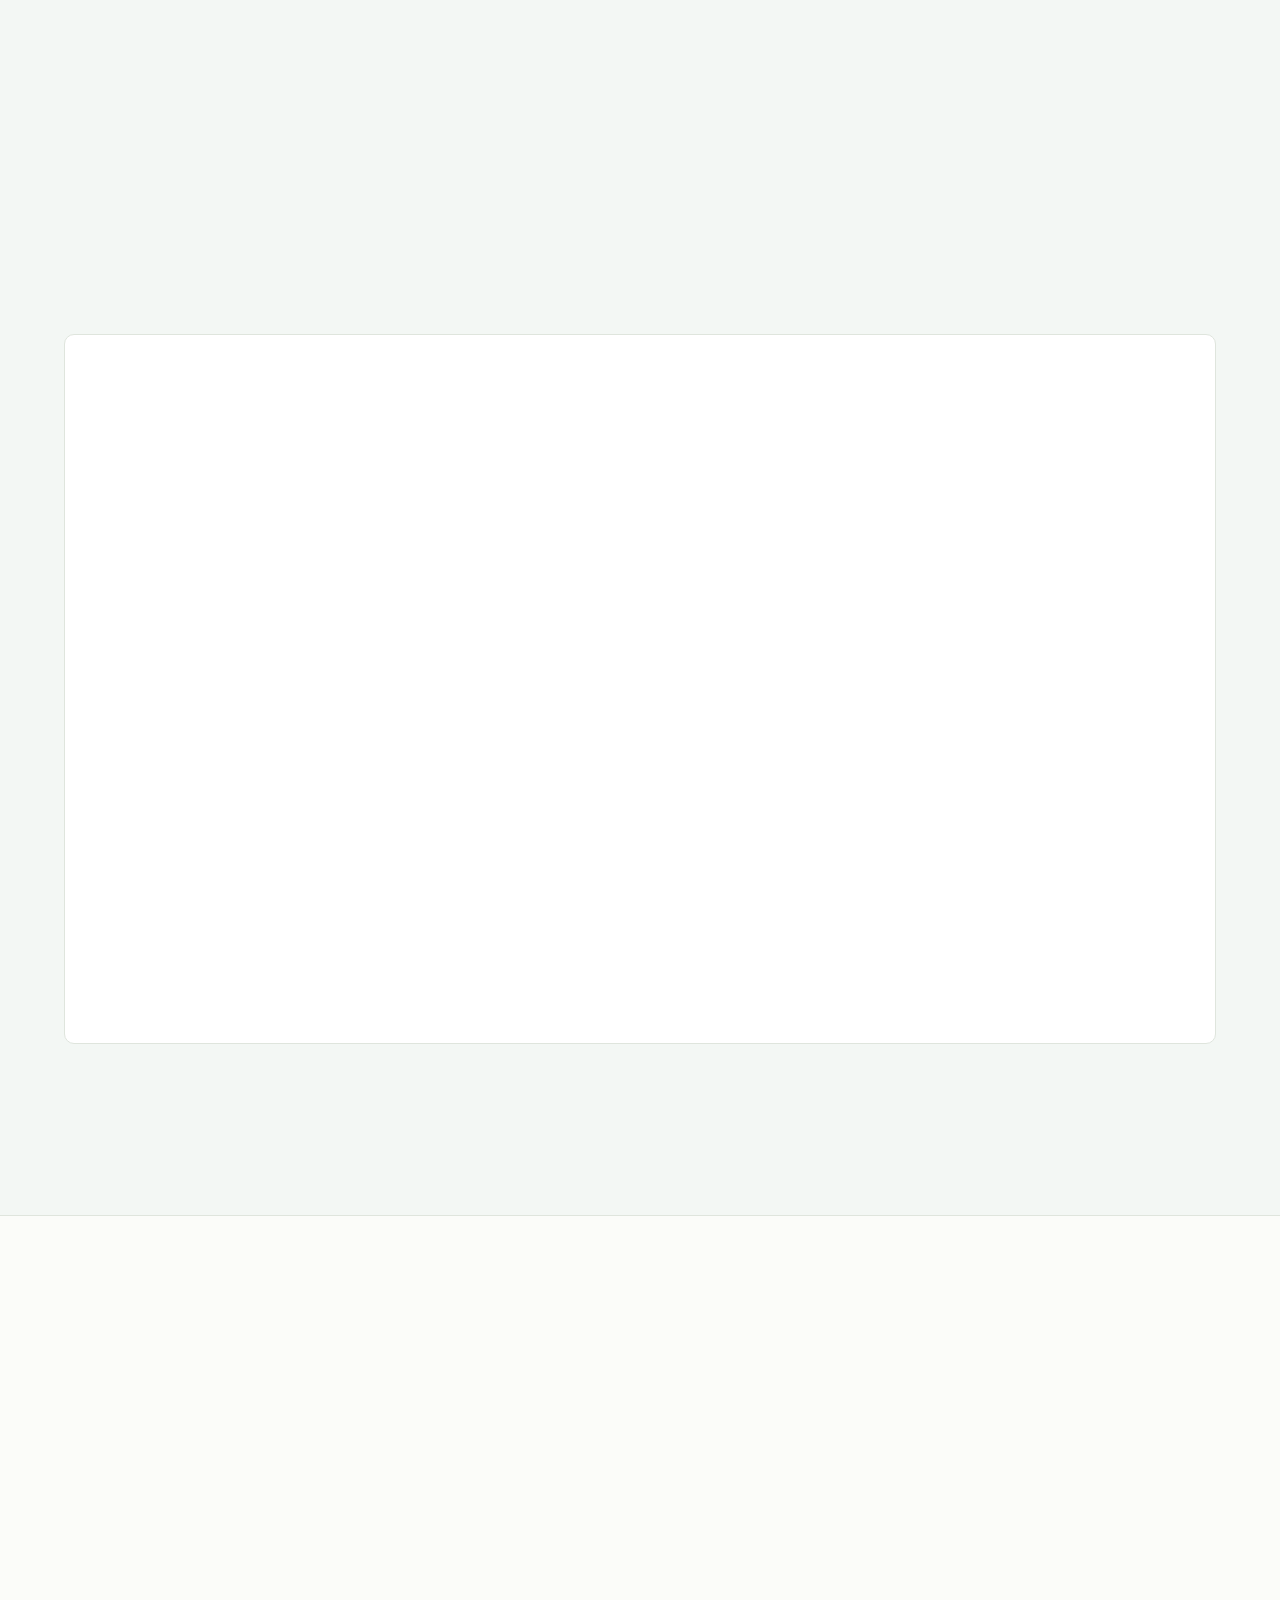
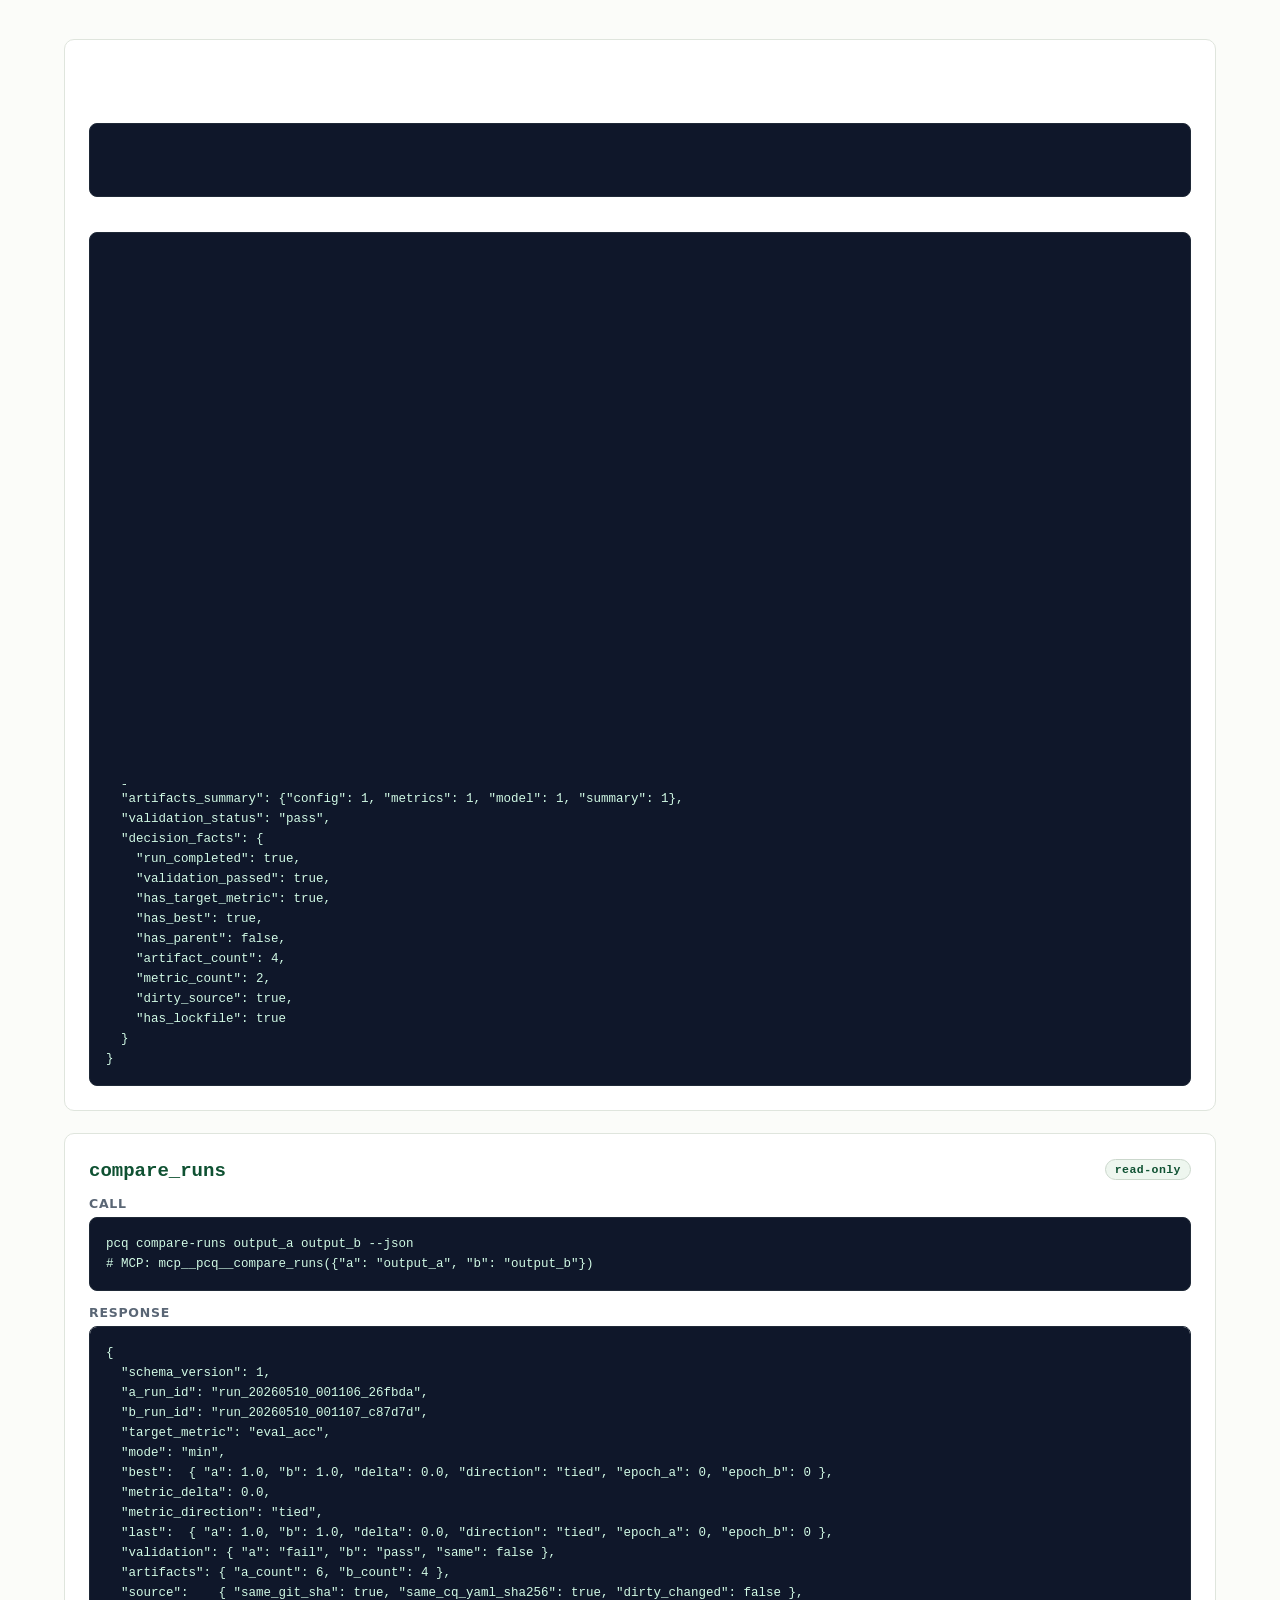
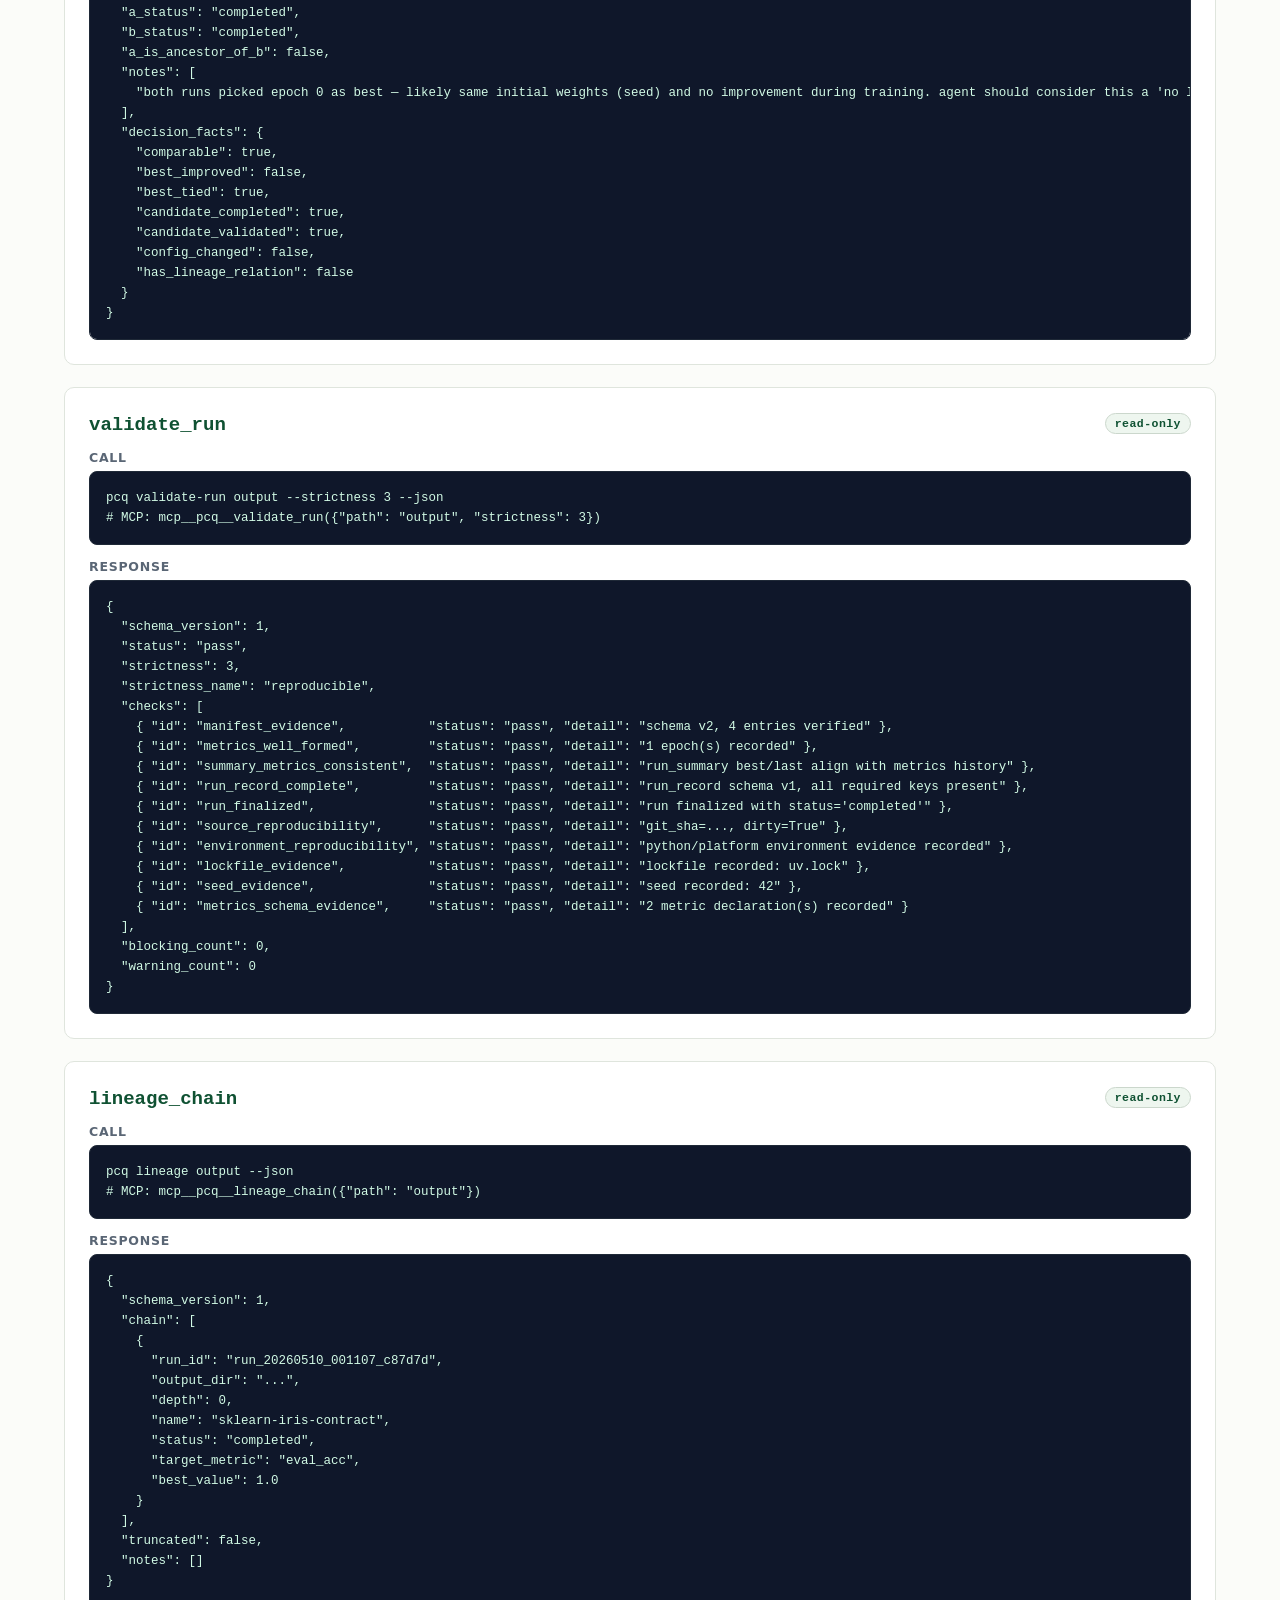
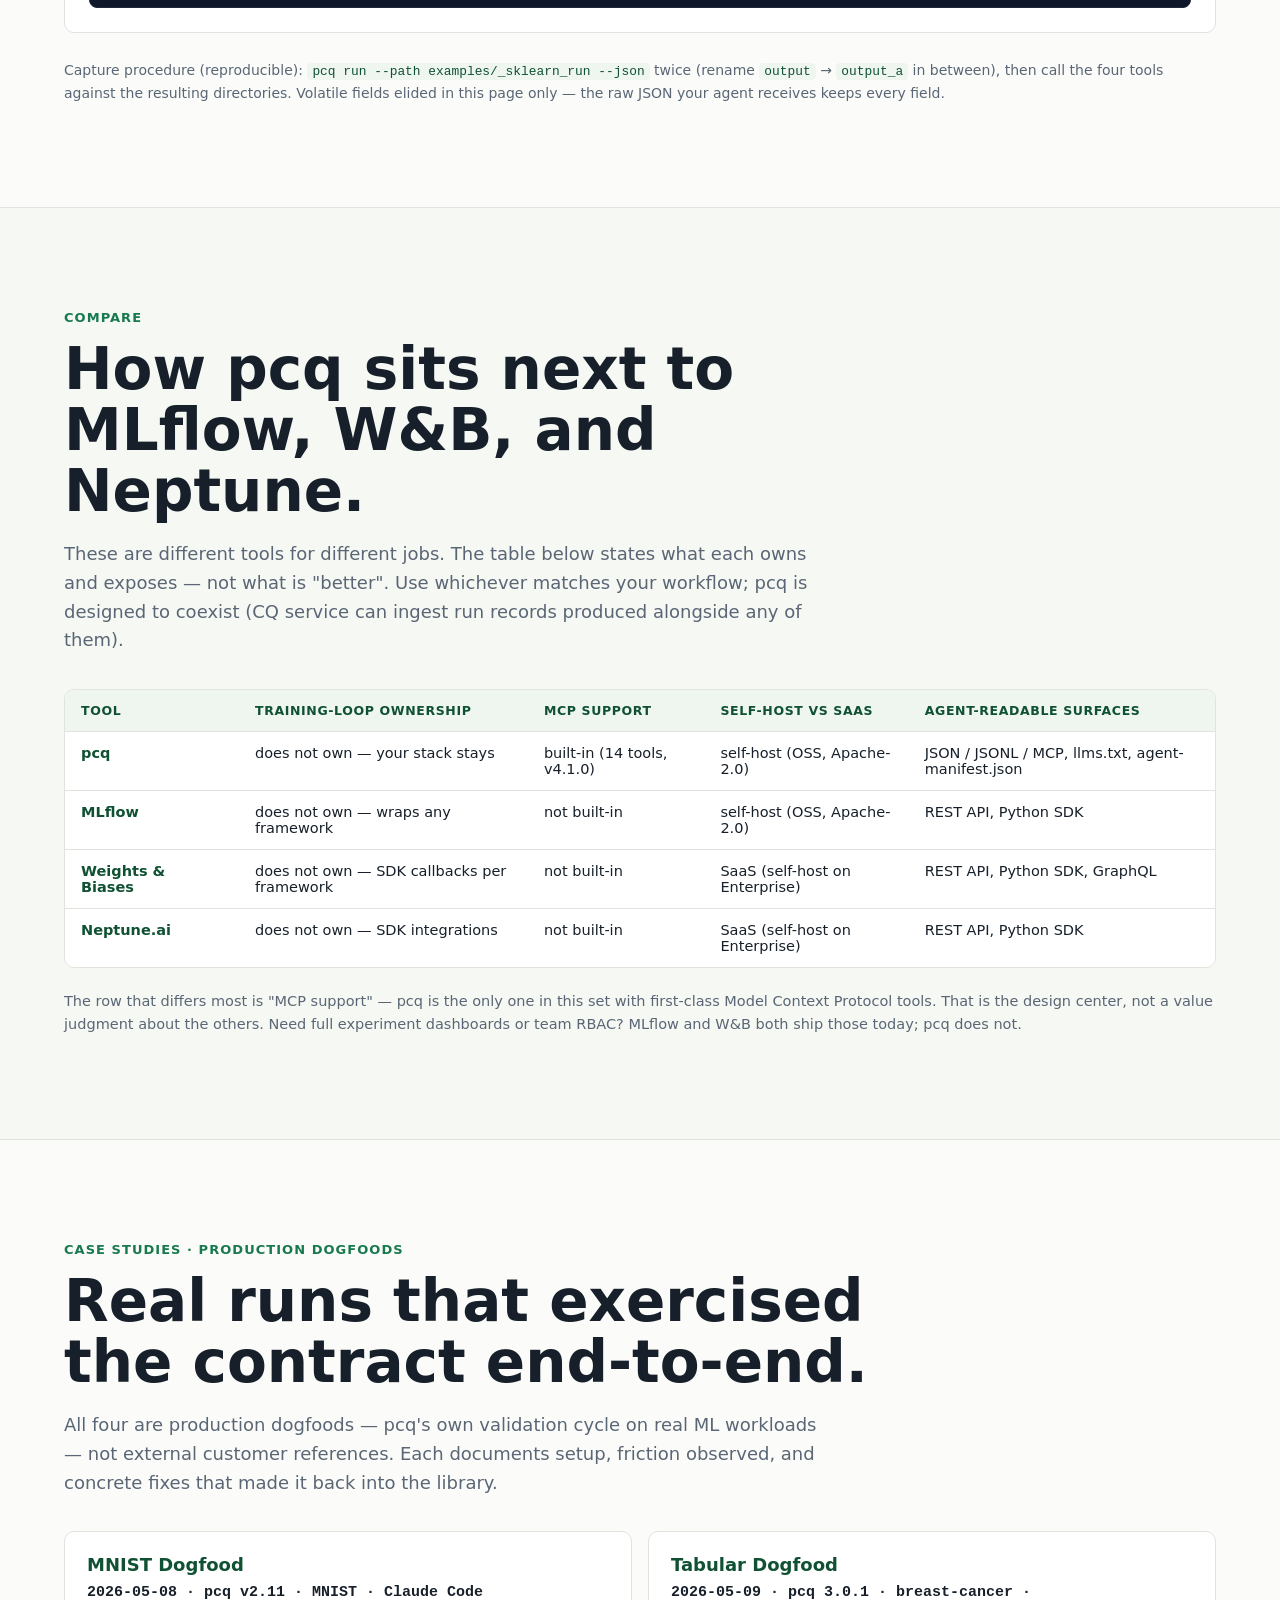
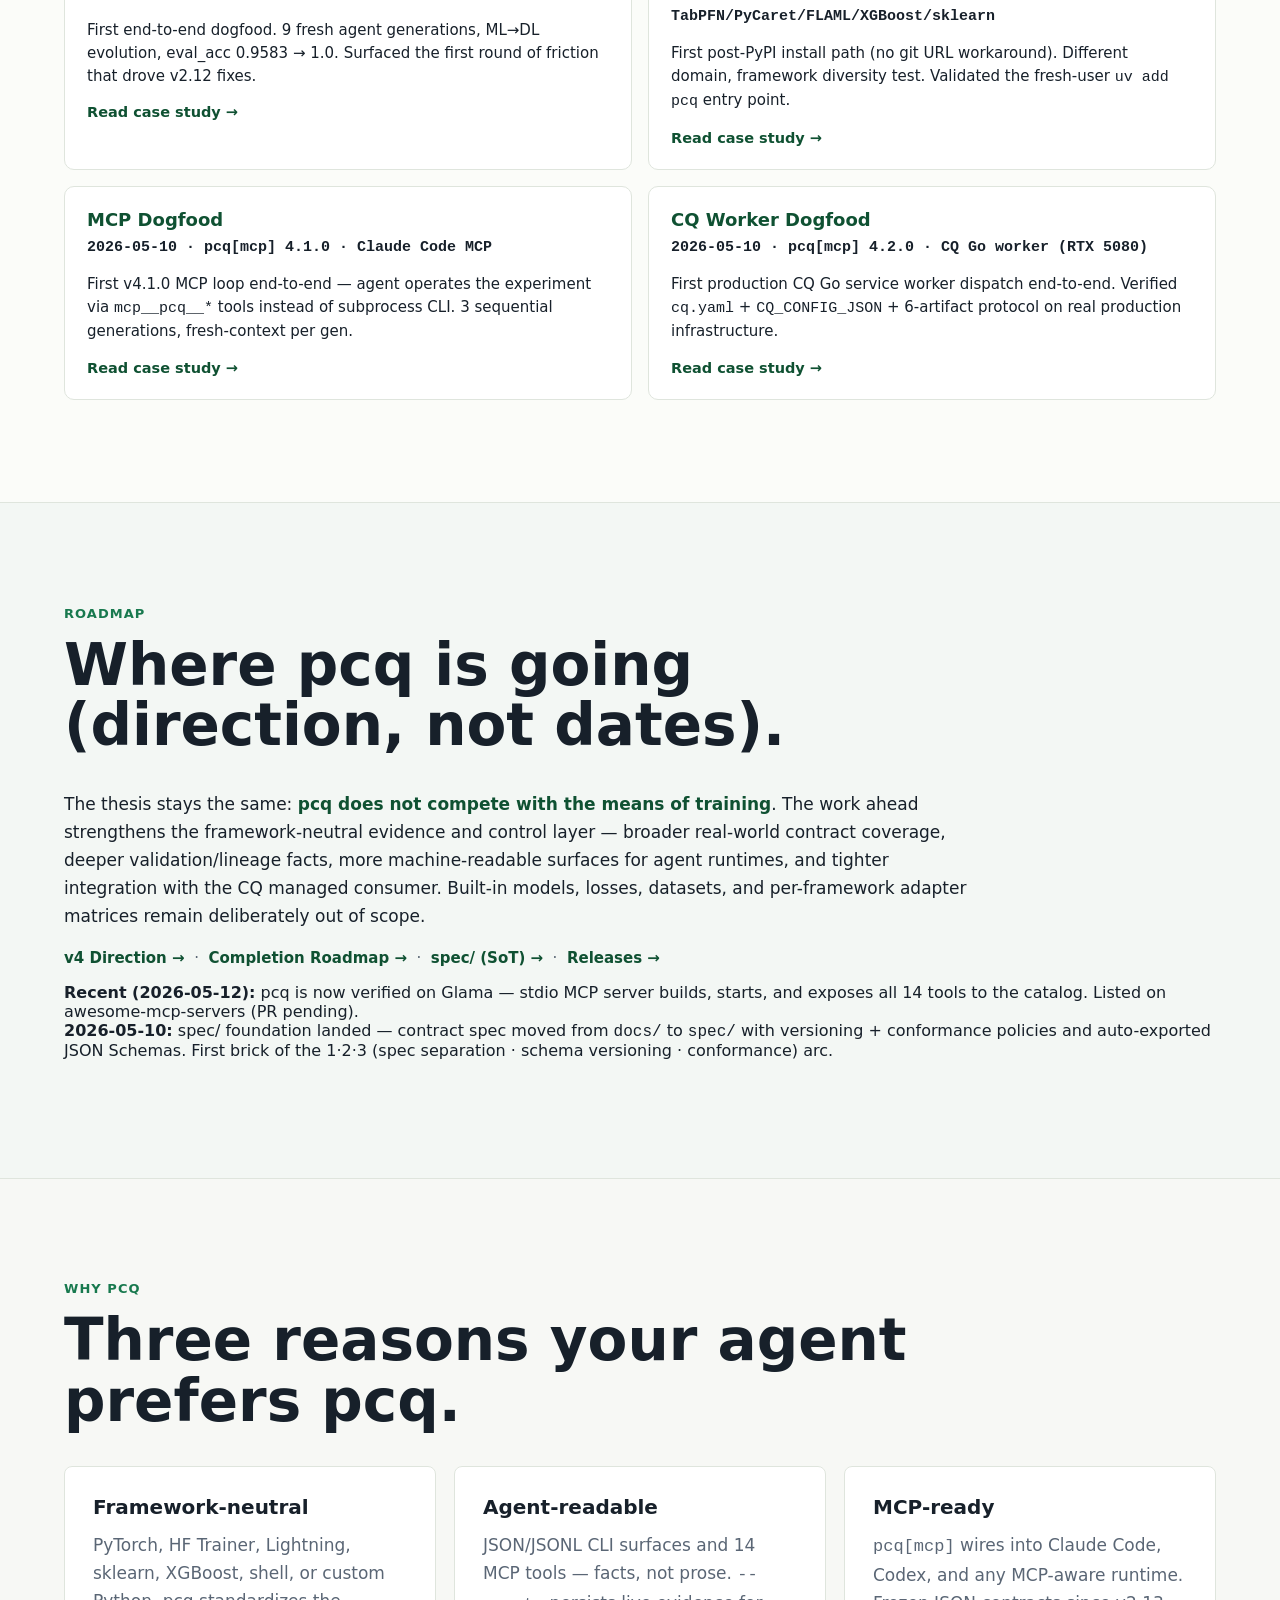
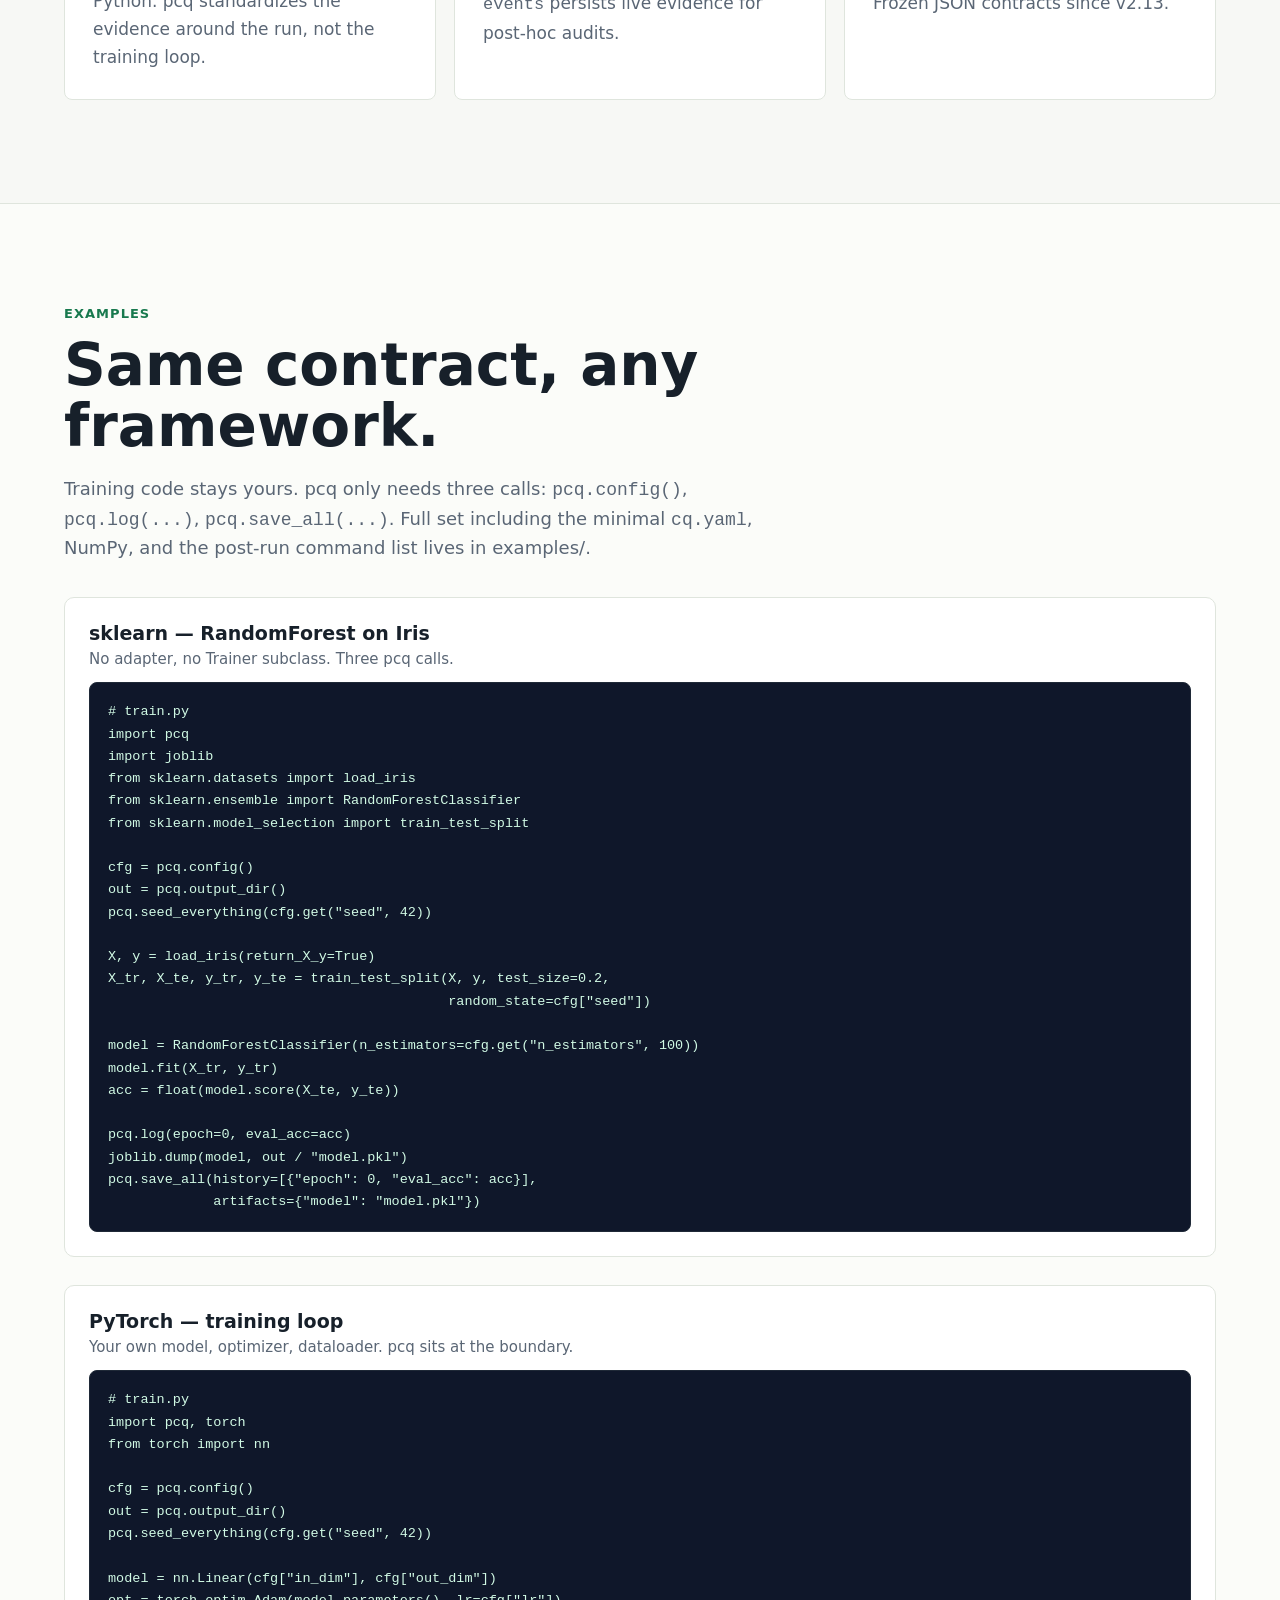
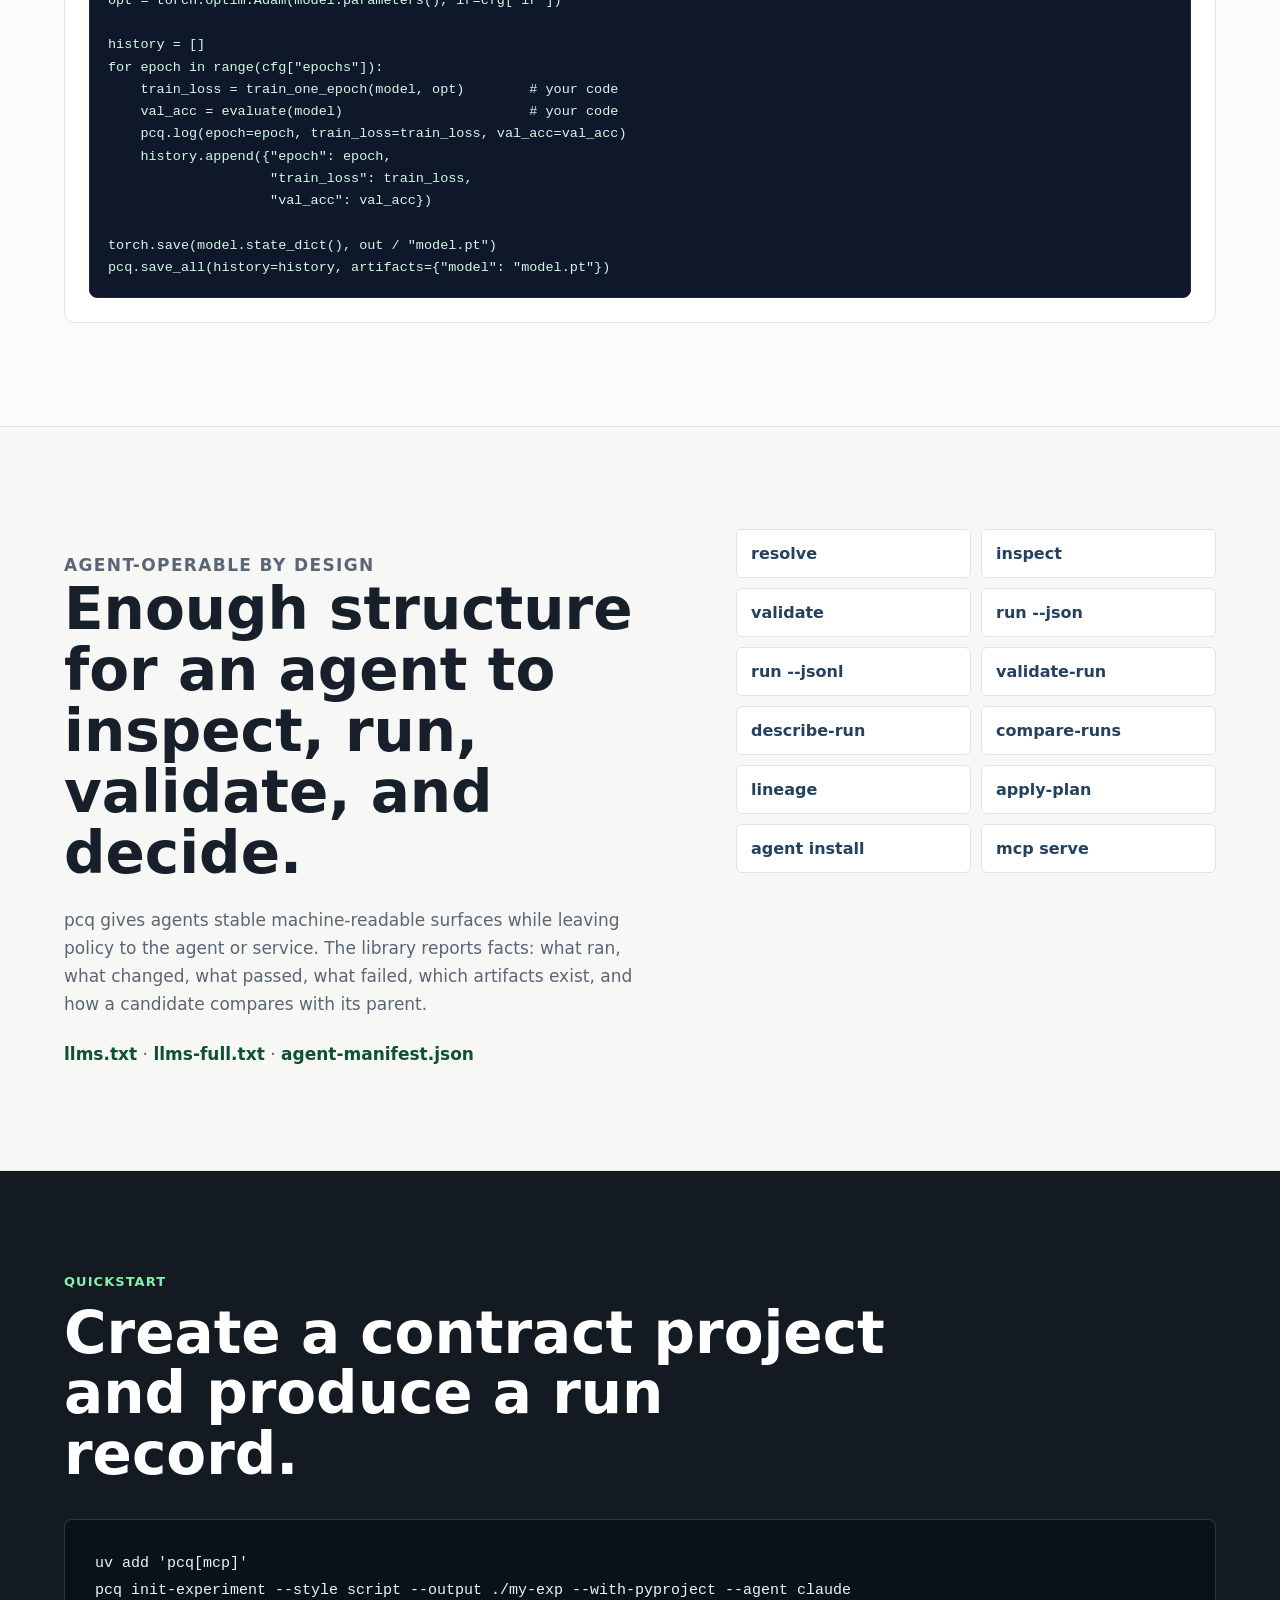
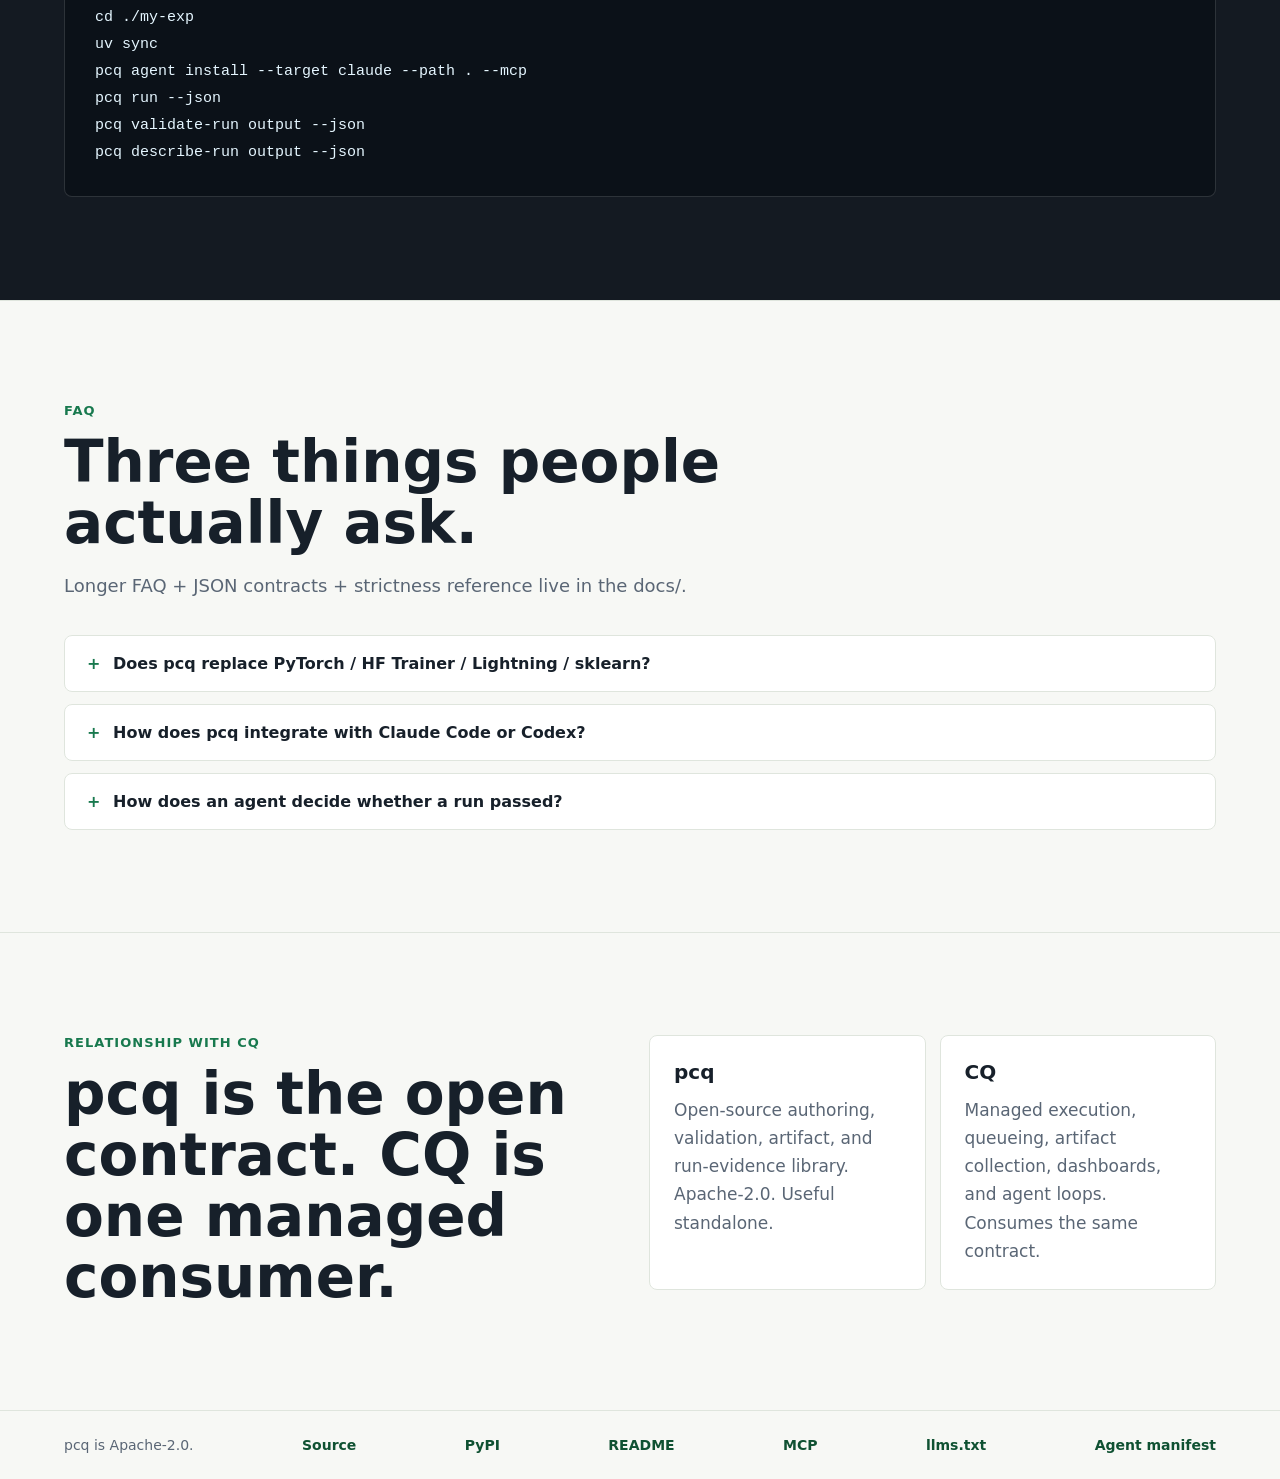
==== commit e3f1c8e4: "docs: Glama verified badge — README + en/ko hero + roadmap recent pcq passed Glama's MCP verificatio" ====
--- a/site/index.html
+++ b/site/index.html
@@ -13,6 +13,9 @@
     <meta name="theme-color" content="#0f5132">
     <meta name="robots" content="index, follow, max-snippet:-1, max-image-preview:large">
     <link rel="canonical" href="https://playidea-lab.github.io/pcq/">
+    <link rel="alternate" hreflang="en" href="https://playidea-lab.github.io/pcq/">
+    <link rel="alternate" hreflang="ko" href="https://playidea-lab.github.io/pcq/index.ko.html">
+    <link rel="alternate" hreflang="x-default" href="https://playidea-lab.github.io/pcq/">
     <link rel="icon" type="image/svg+xml" href="favicon.svg">
 
     <!-- Open Graph -->
@@ -26,6 +29,7 @@
     <meta property="og:image:width" content="1200">
     <meta property="og:image:height" content="630">
     <meta property="og:locale" content="en_US">
+    <meta property="og:locale:alternate" content="ko_KR">
 
     <!-- Twitter / X -->
     <meta name="twitter:card" content="summary_large_image">
@@ -60,7 +64,8 @@
           "programmingLanguage": "Python",
           "author": { "@type": "Organization", "name": "playidea-lab", "url": "https://github.com/playidea-lab" },
           "offers": { "@type": "Offer", "price": "0", "priceCurrency": "USD" },
-          "keywords": "ML, experiment tracking, MCP, Model Context Protocol, agent, Claude Code, Codex, reproducibility, cq.yaml"
+          "keywords": "ML, experiment tracking, MCP, Model Context Protocol, agent, Claude Code, Codex, reproducibility, cq.yaml",
+          "inLanguage": "en"
         },
         {
           "@type": "SoftwareSourceCode",
@@ -124,6 +129,7 @@
         <a href="#why">Why</a>
         <a href="#faq">FAQ</a>
         <a href="https://github.com/playidea-lab/pcq">GitHub</a>
+        <a href="index.ko.html" lang="ko" hreflang="ko" title="한국어">한국어</a>
       </nav>
     </header>
 
@@ -159,6 +165,9 @@
             <a href="https://github.com/playidea-lab/pcq/actions/workflows/ci.yml"><img height="20"
               src="https://img.shields.io/github/actions/workflow/status/playidea-lab/pcq/ci.yml?branch=main&label=CI"
               alt="CI status (main branch)"></a>
+            <a href="https://glama.ai/mcp/servers/playidea-lab/pcq"><img height="20"
+              src="https://glama.ai/mcp/servers/playidea-lab/pcq/badges/score.svg"
+              alt="pcq MCP server verified on Glama"></a>
           </div>
           <div class="install-line" aria-label="Install command">
             <span>pcq agent install --target both --mcp</span>
@@ -540,7 +549,14 @@
           <a href="https://github.com/playidea-lab/pcq/releases">Releases &rarr;</a>
         </p>
         <p class="roadmap-recent">
-          <strong>Recent (2026-05-10):</strong> spec/ foundation landed —
+          <strong>Recent (2026-05-12):</strong> pcq is now
+          <a href="https://glama.ai/mcp/servers/playidea-lab/pcq">verified on Glama</a> —
+          stdio MCP server builds, starts, and exposes all 14 tools to
+          the catalog. Listed on
+          <a href="https://github.com/punkpeye/awesome-mcp-servers#data-science-tools">awesome-mcp-servers</a>
+          (PR pending).
+          <br>
+          <strong>2026-05-10:</strong> spec/ foundation landed —
           contract spec moved from <code>docs/</code> to
           <code>spec/</code> with versioning + conformance policies and
           auto-exported JSON Schemas. First brick of the 1·2·3 (spec
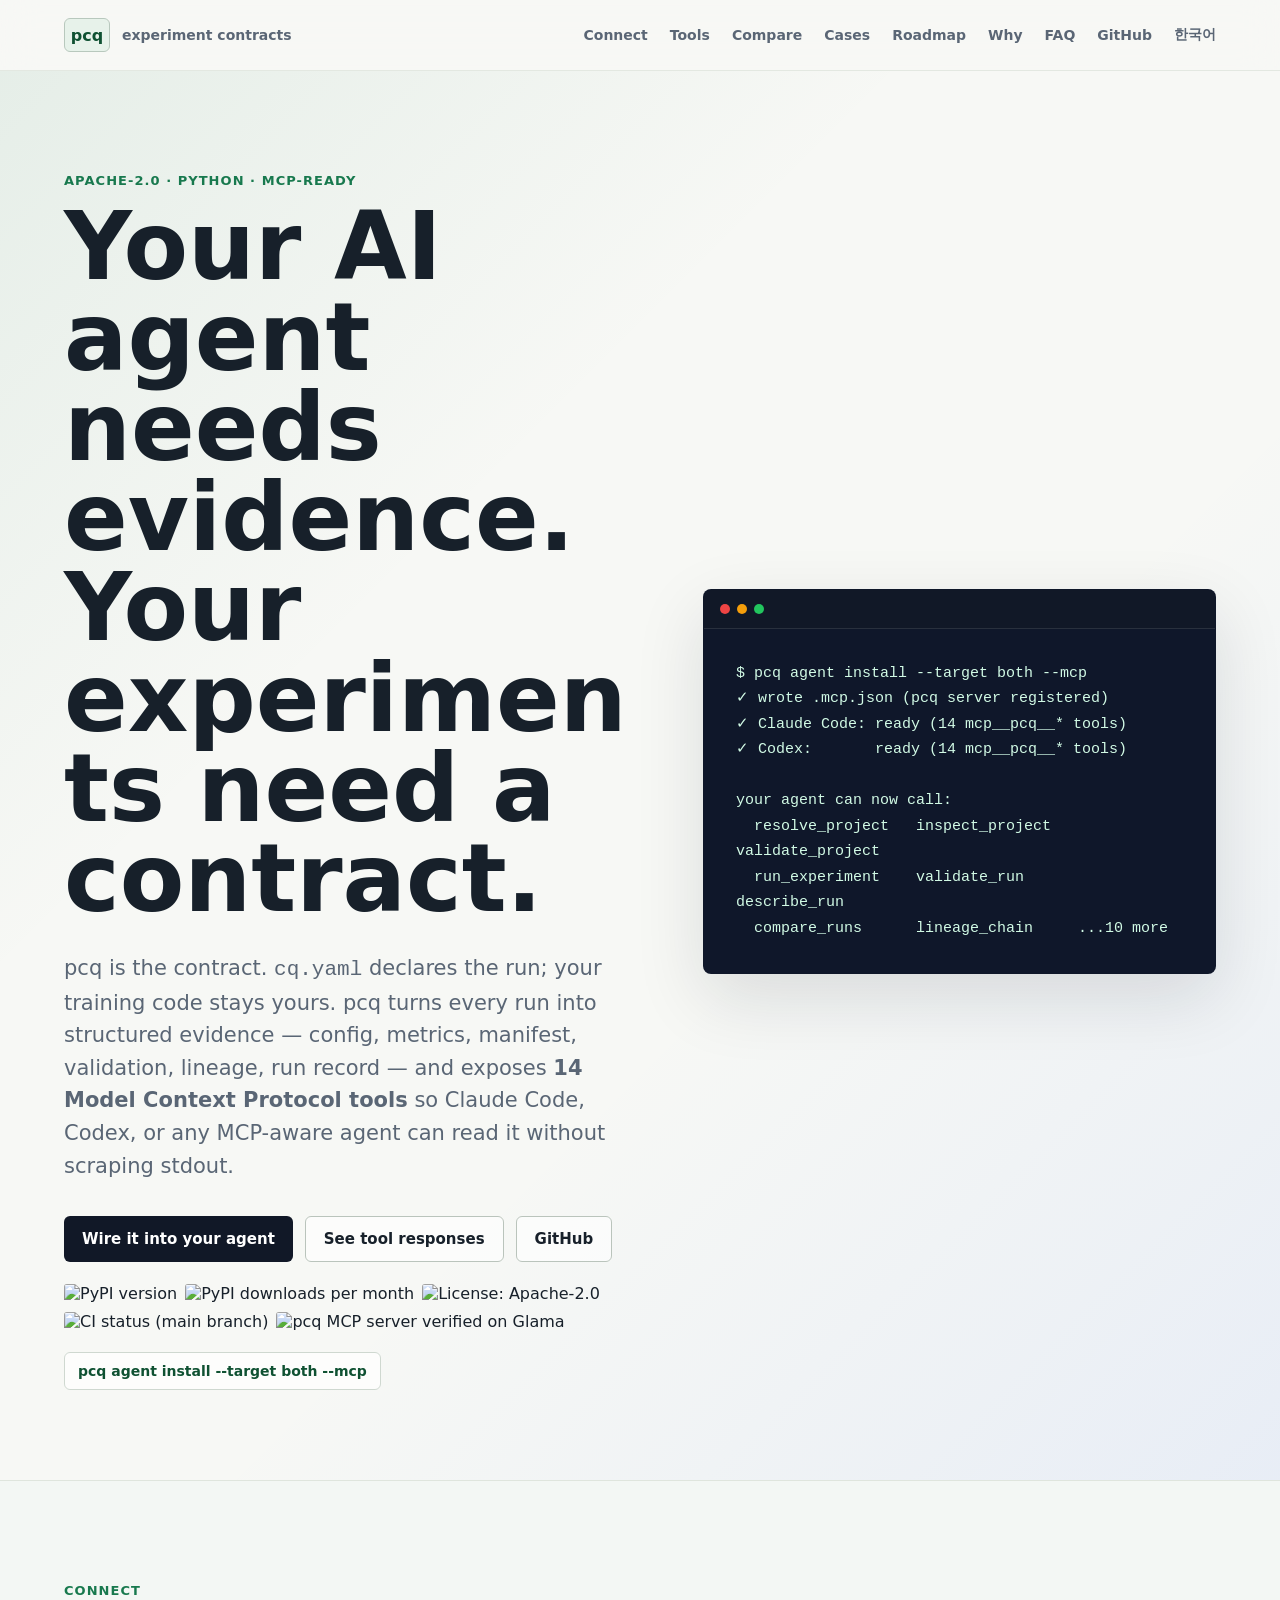
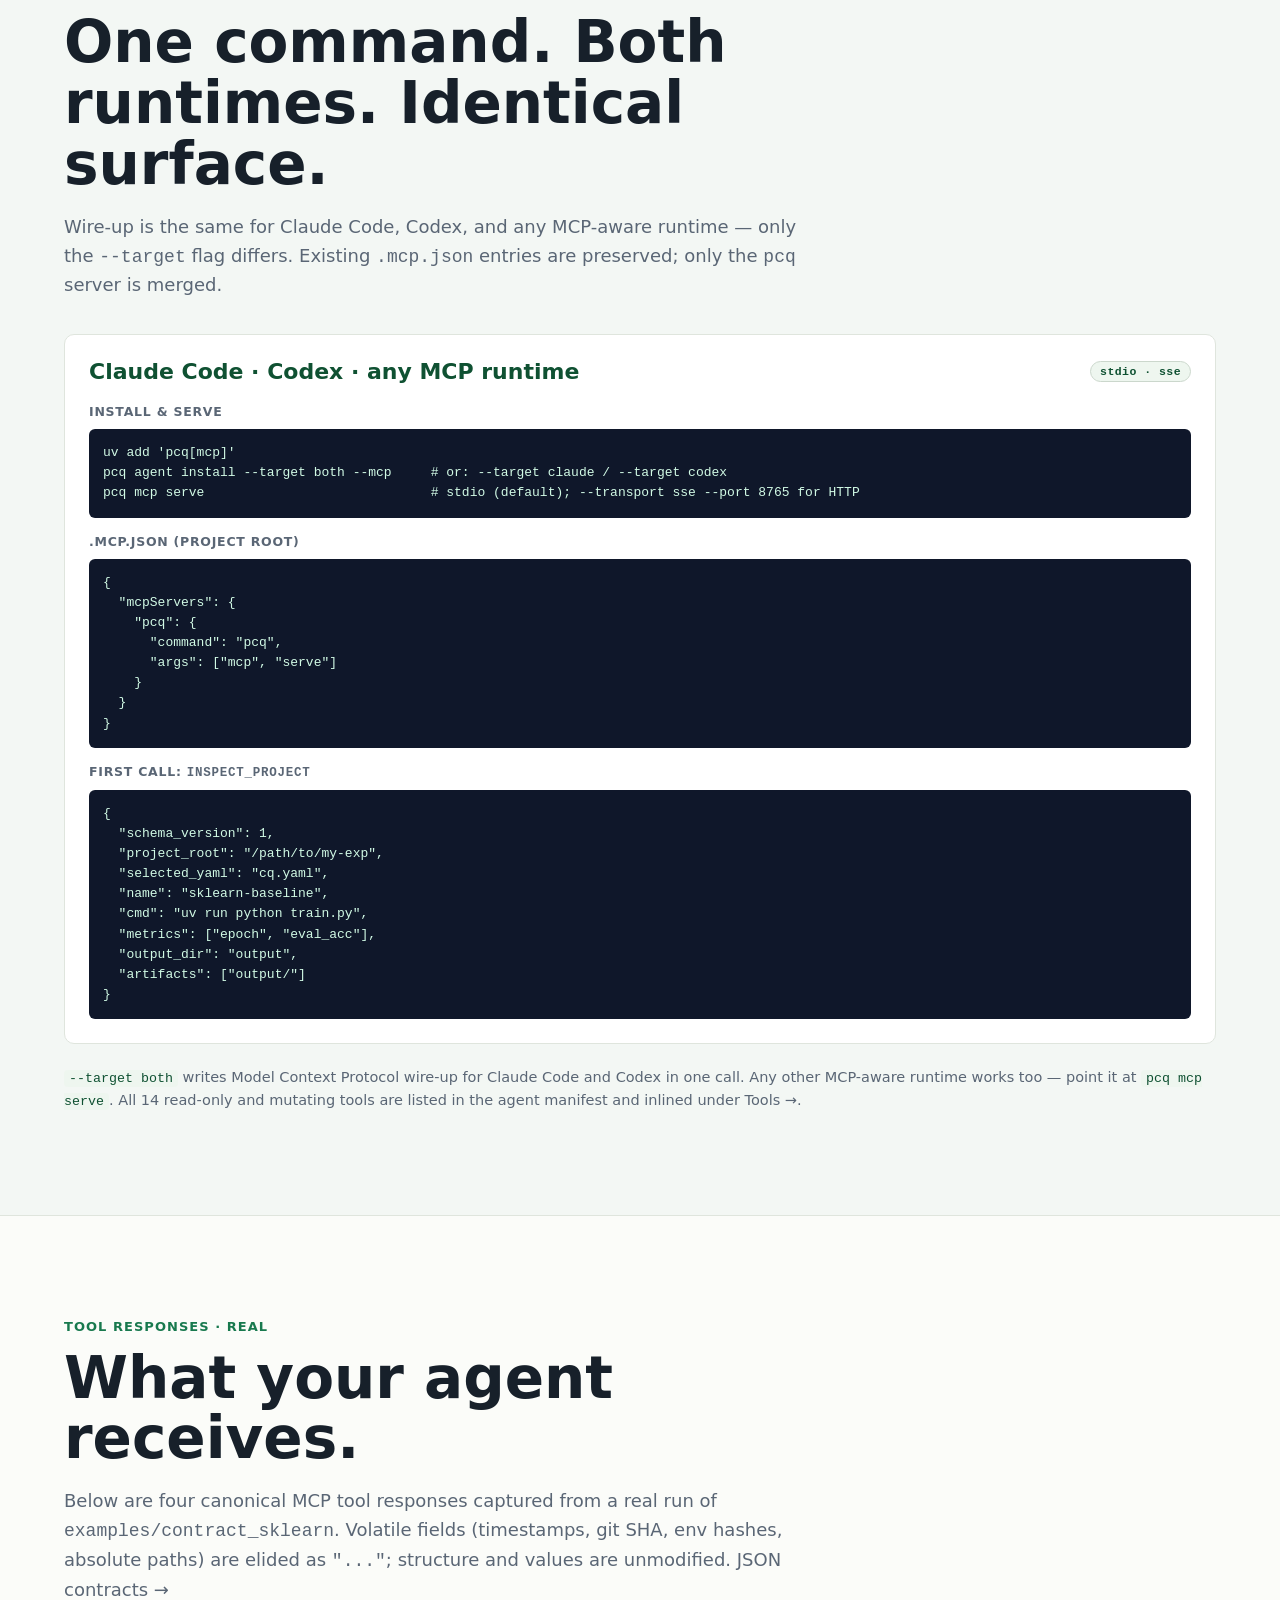
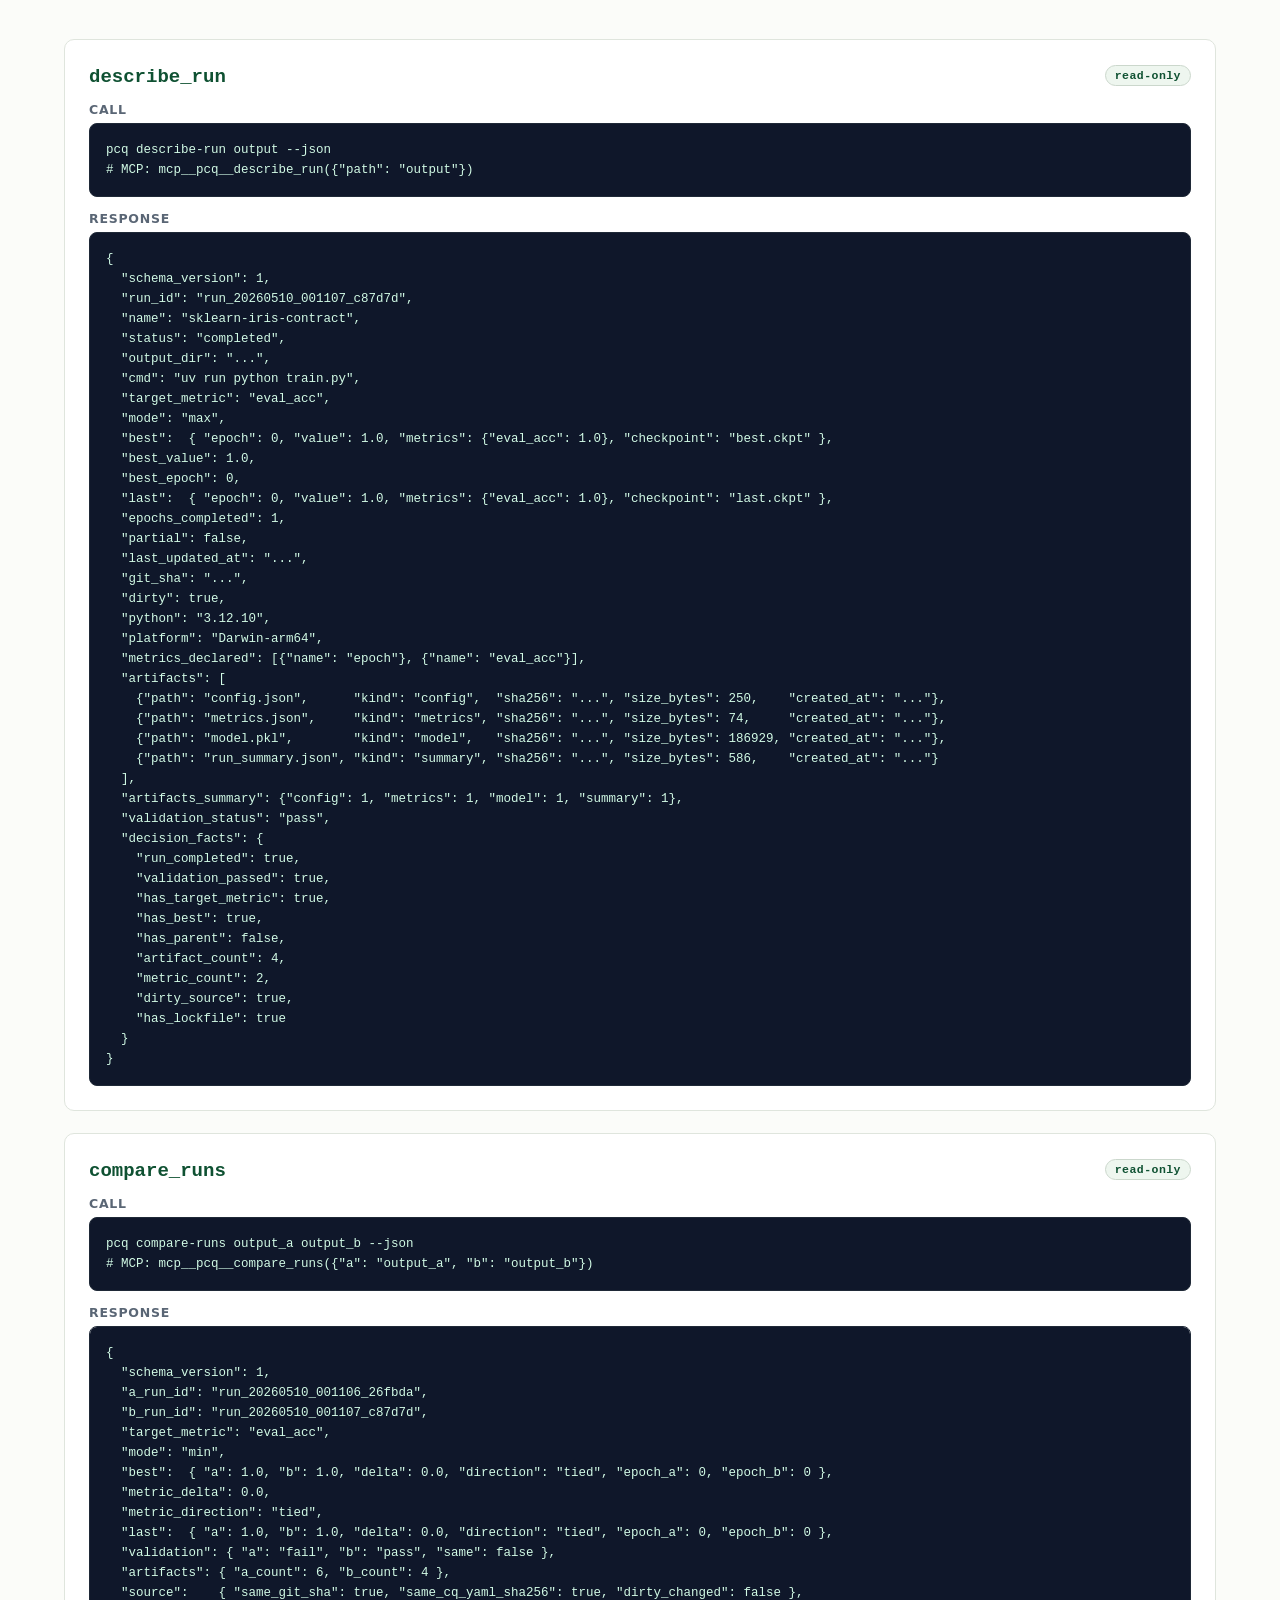
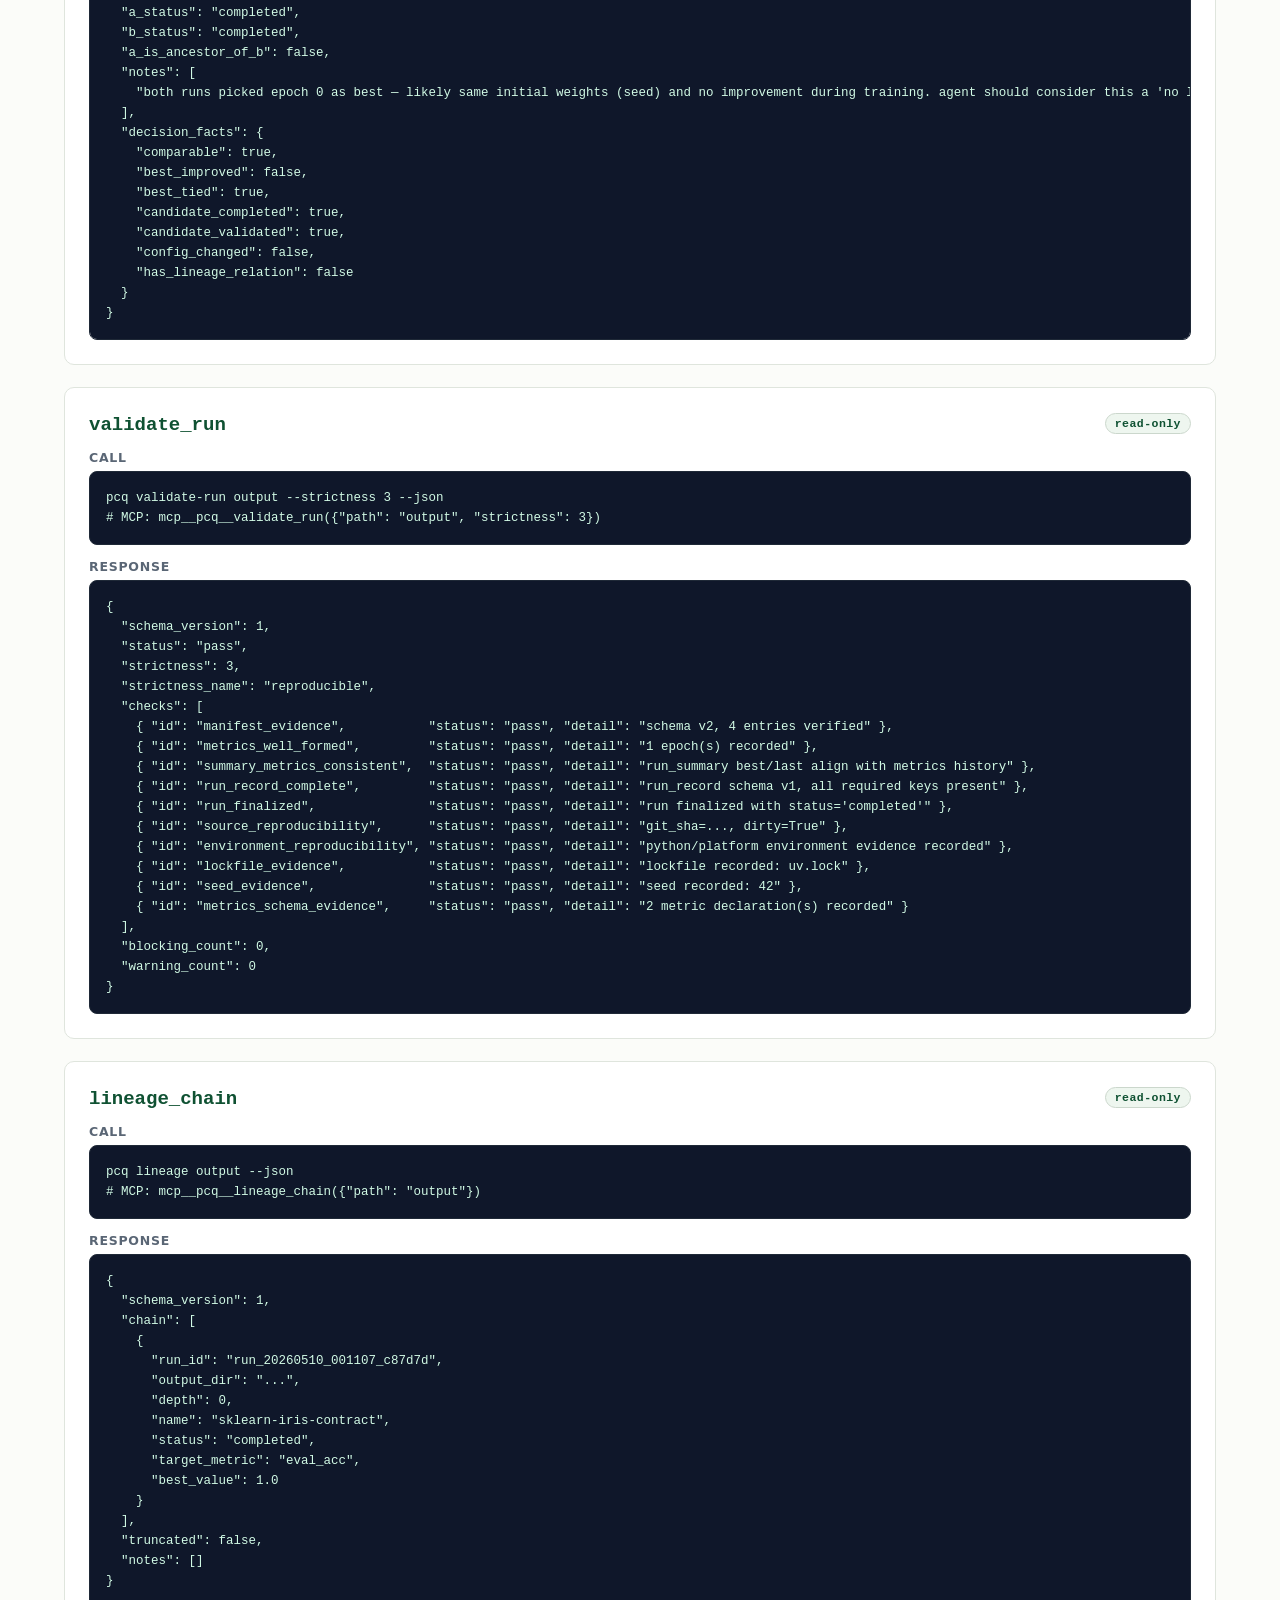
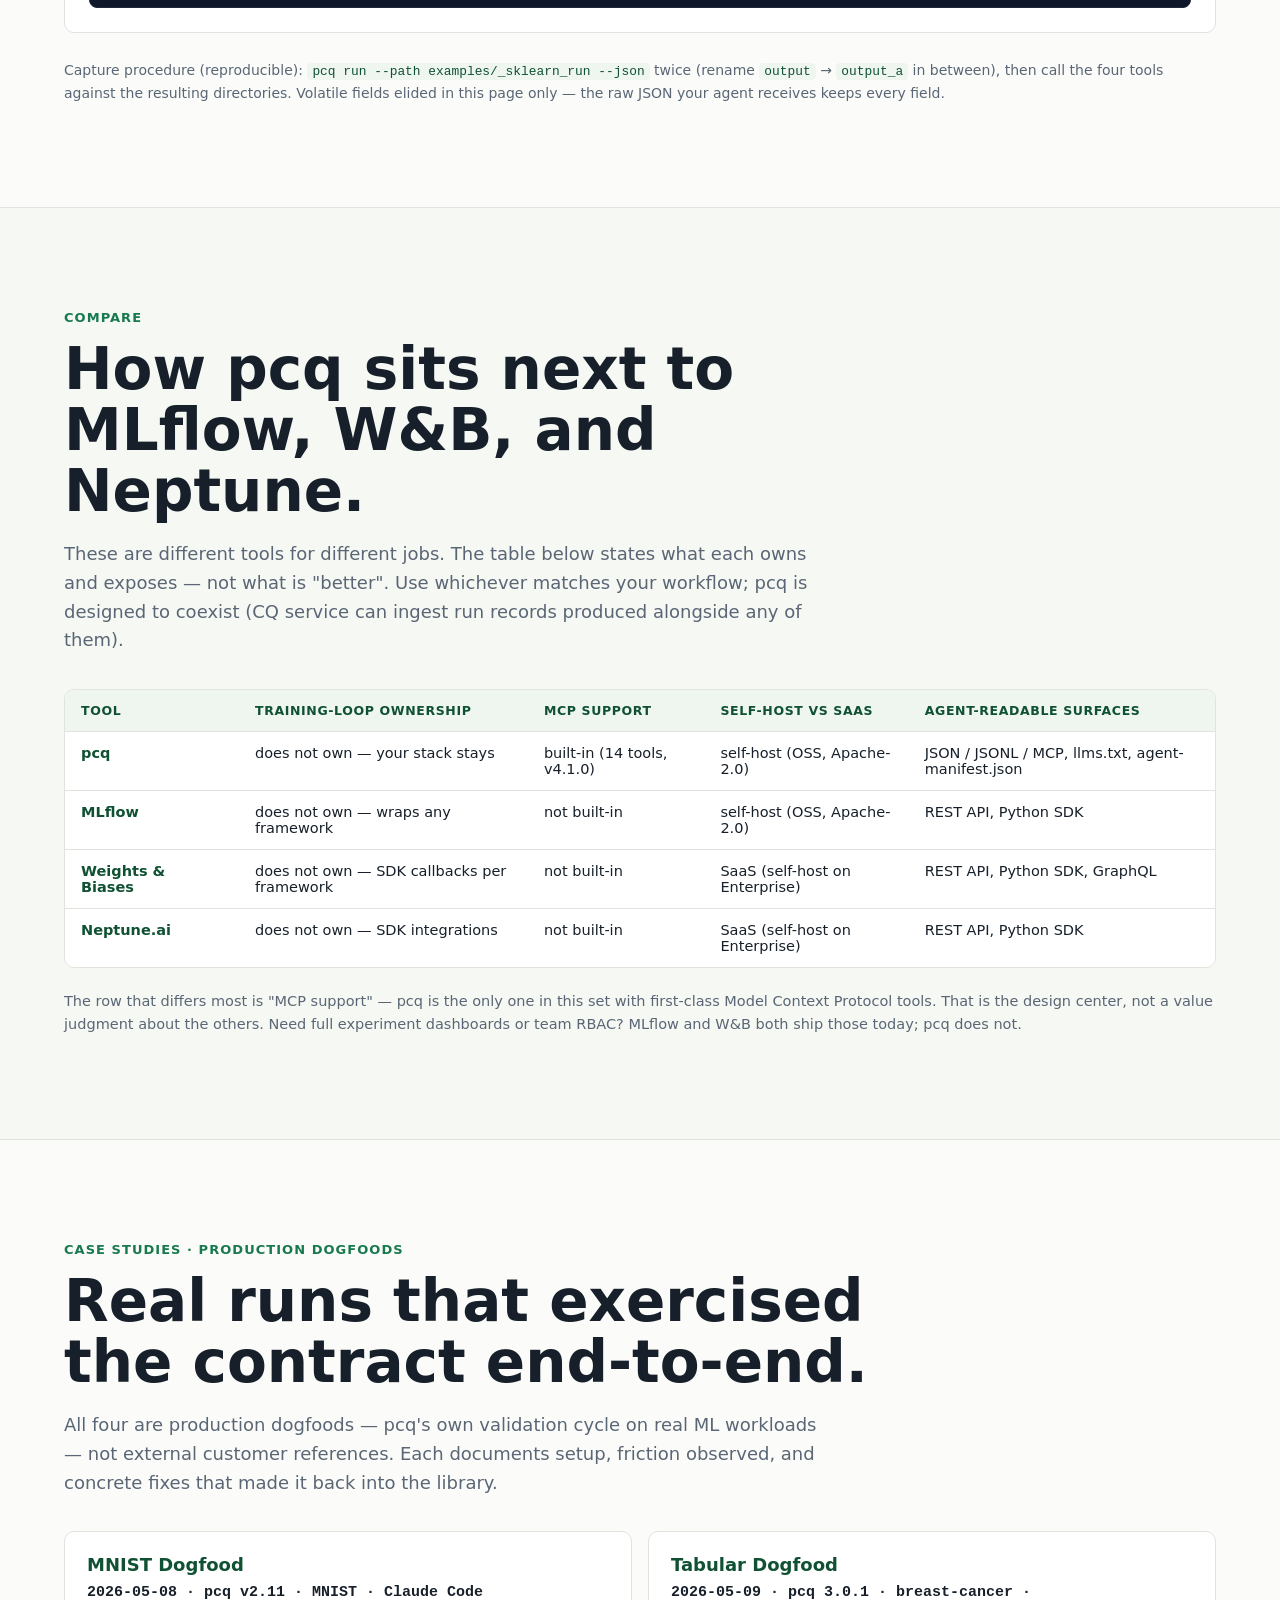
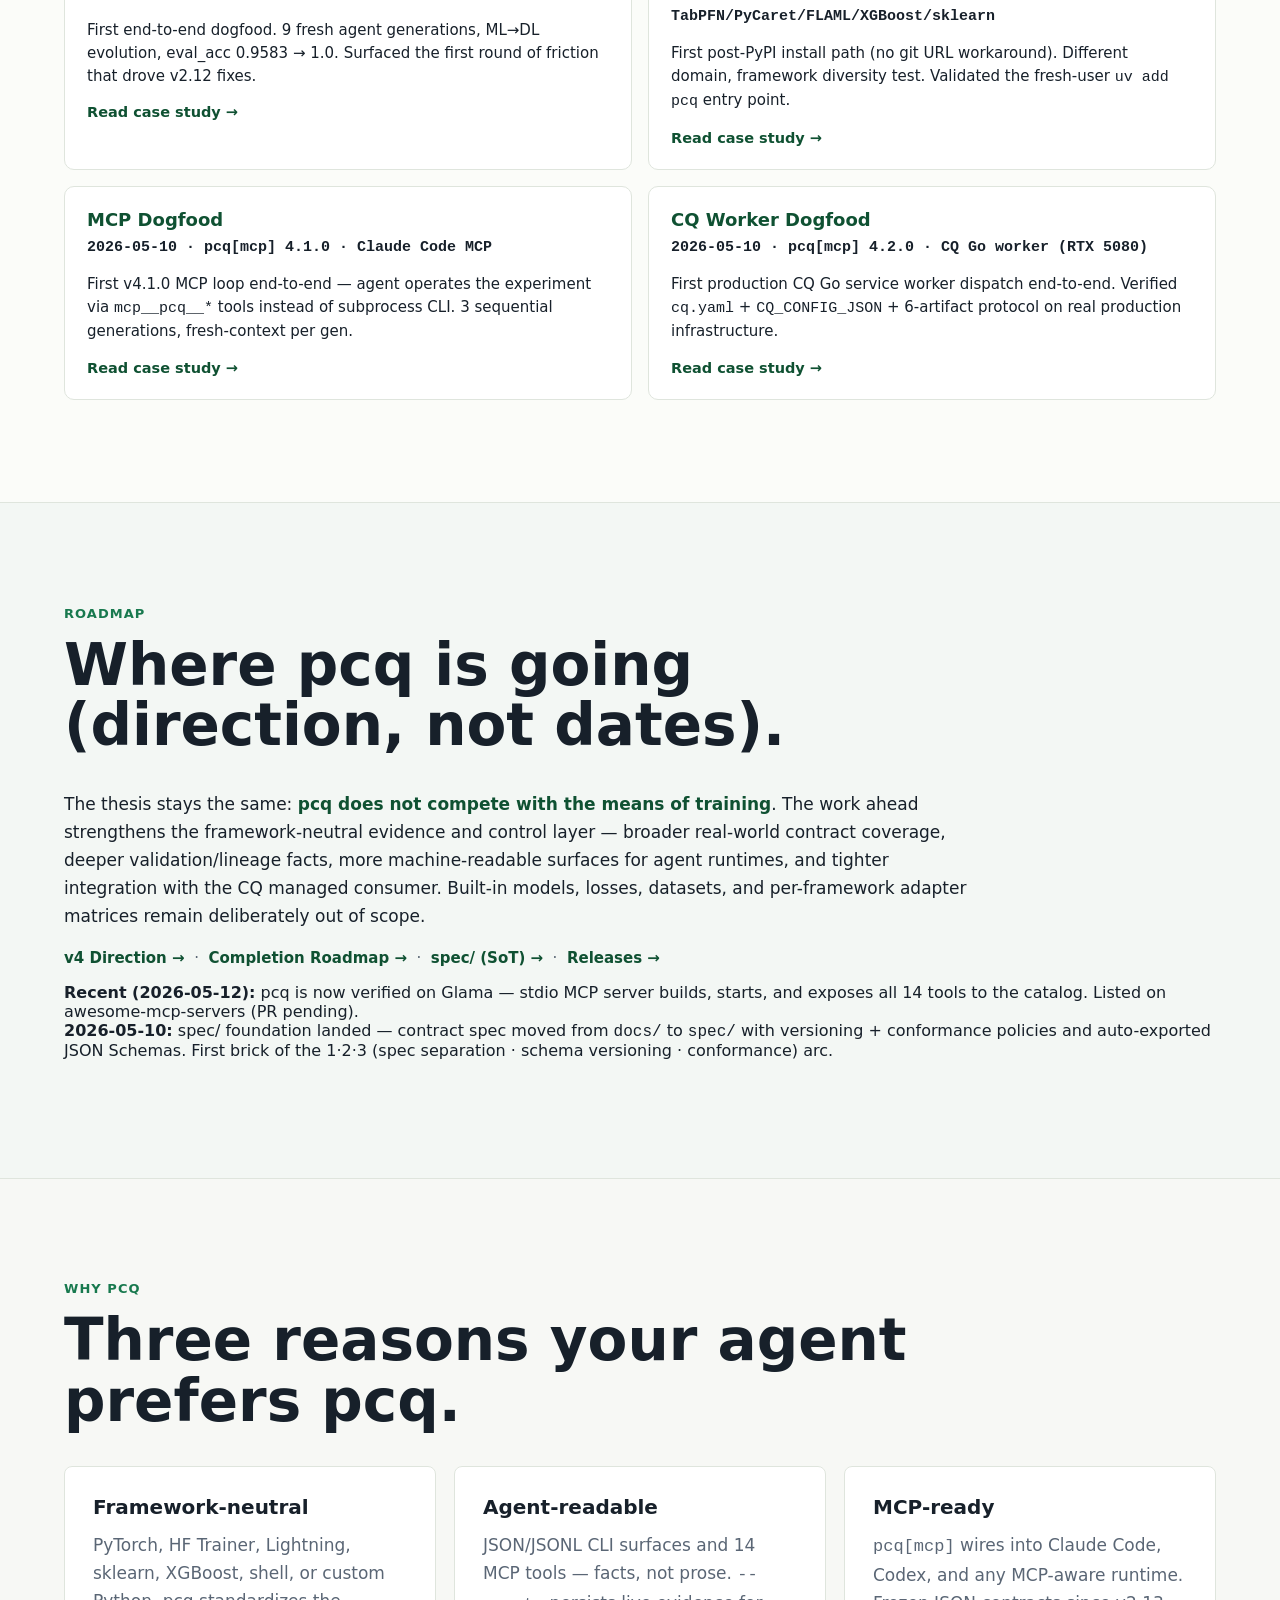
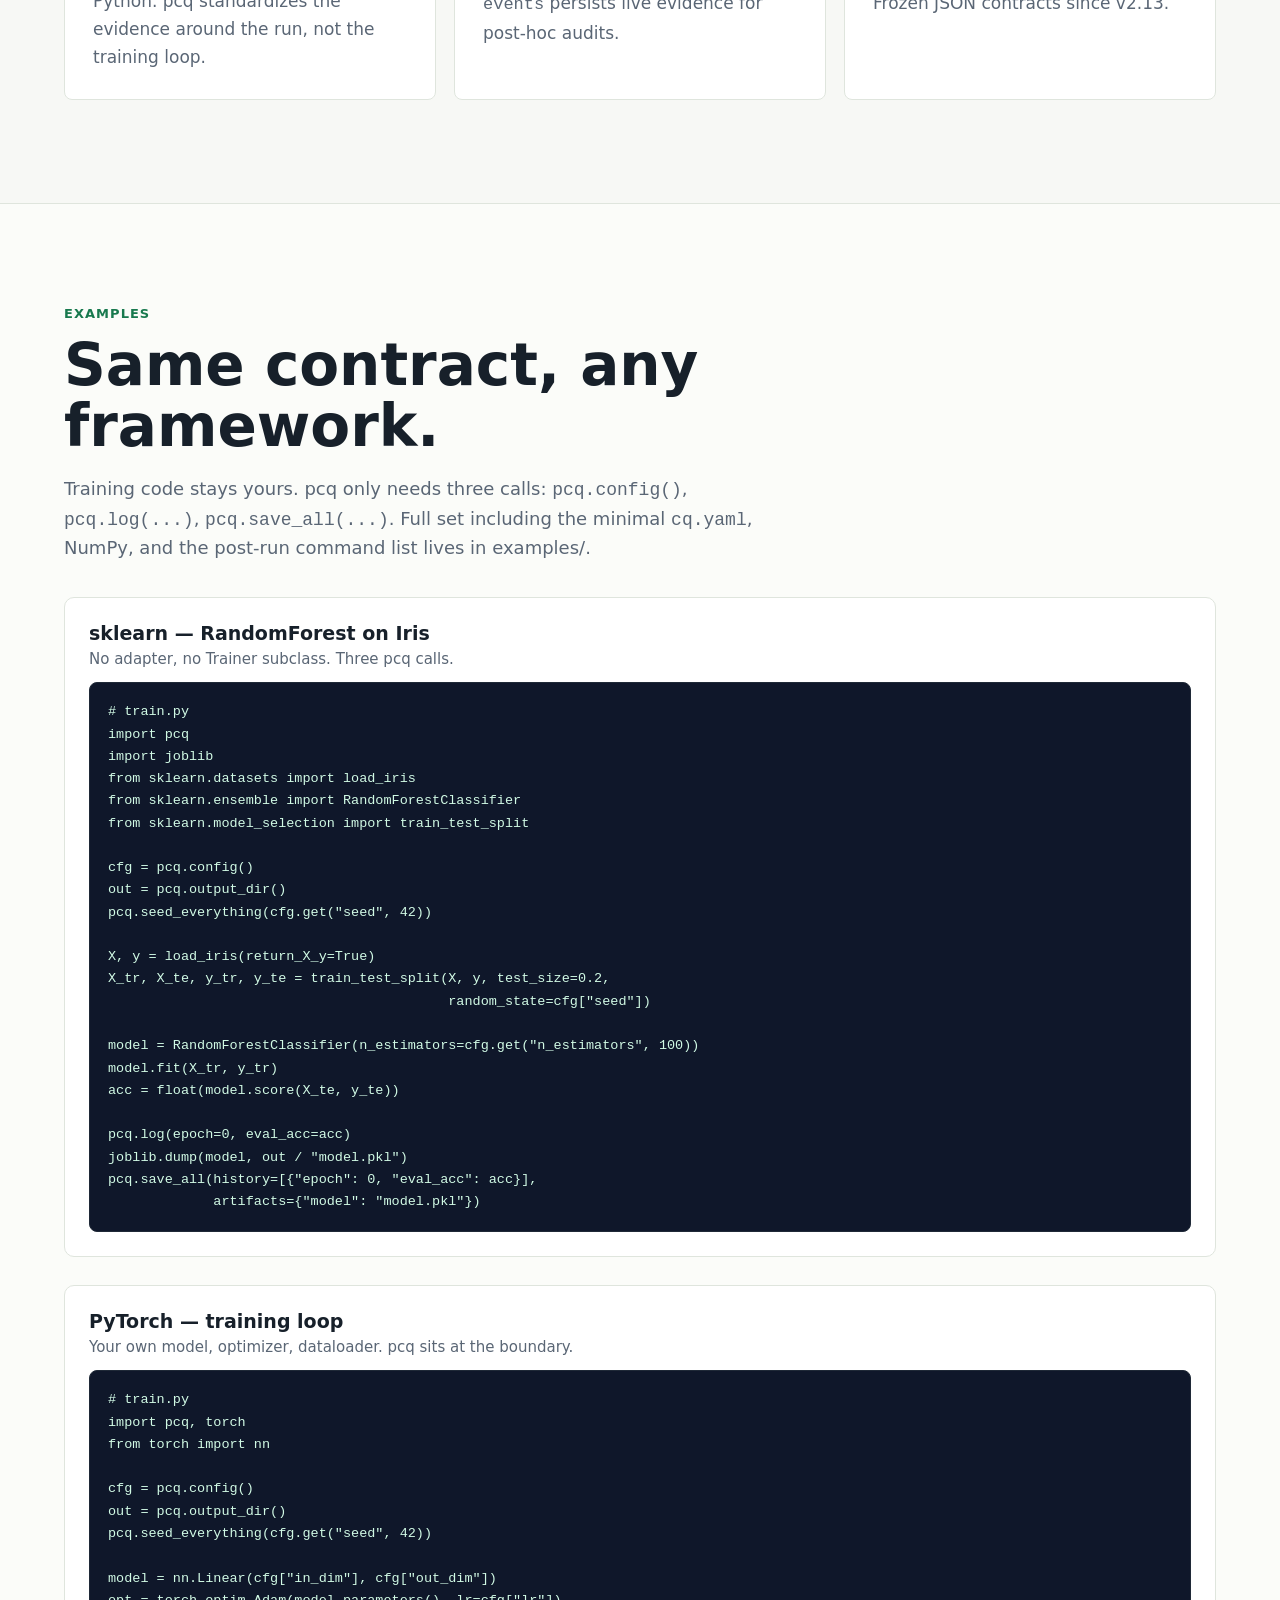
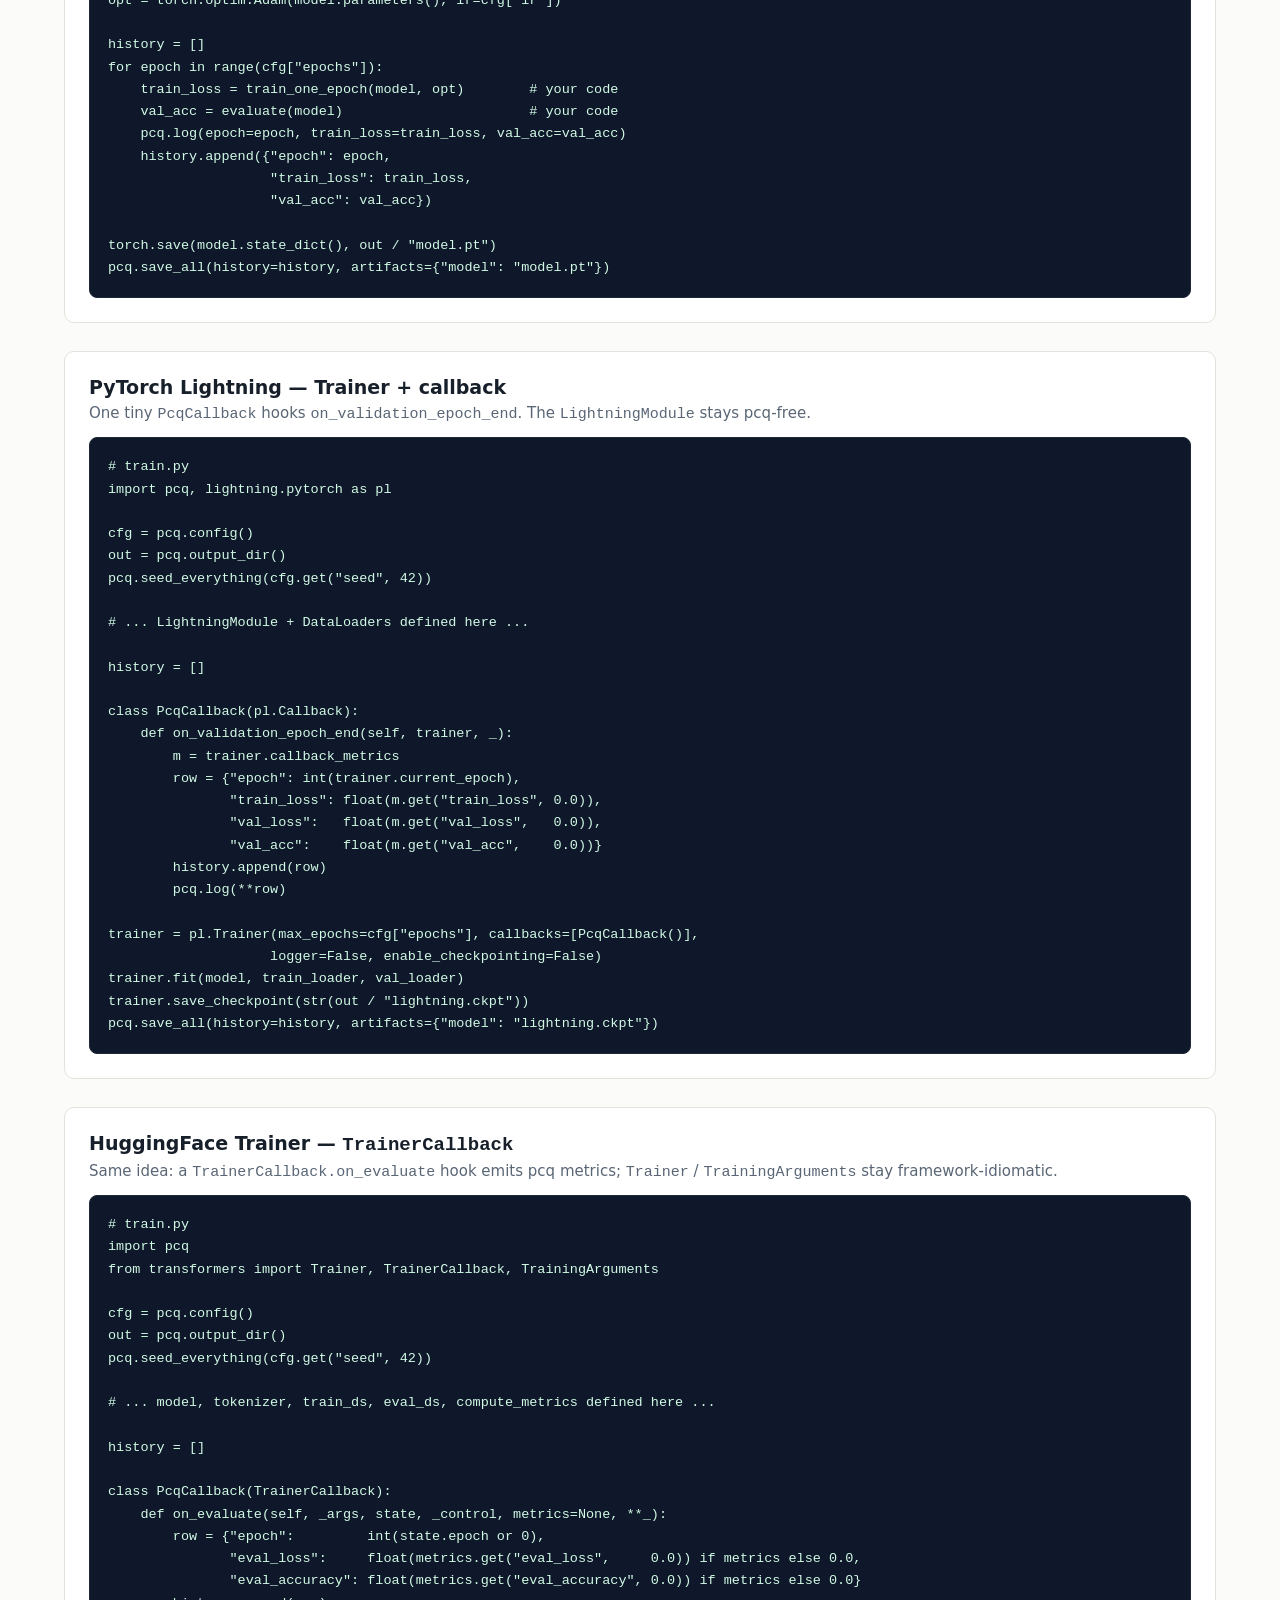
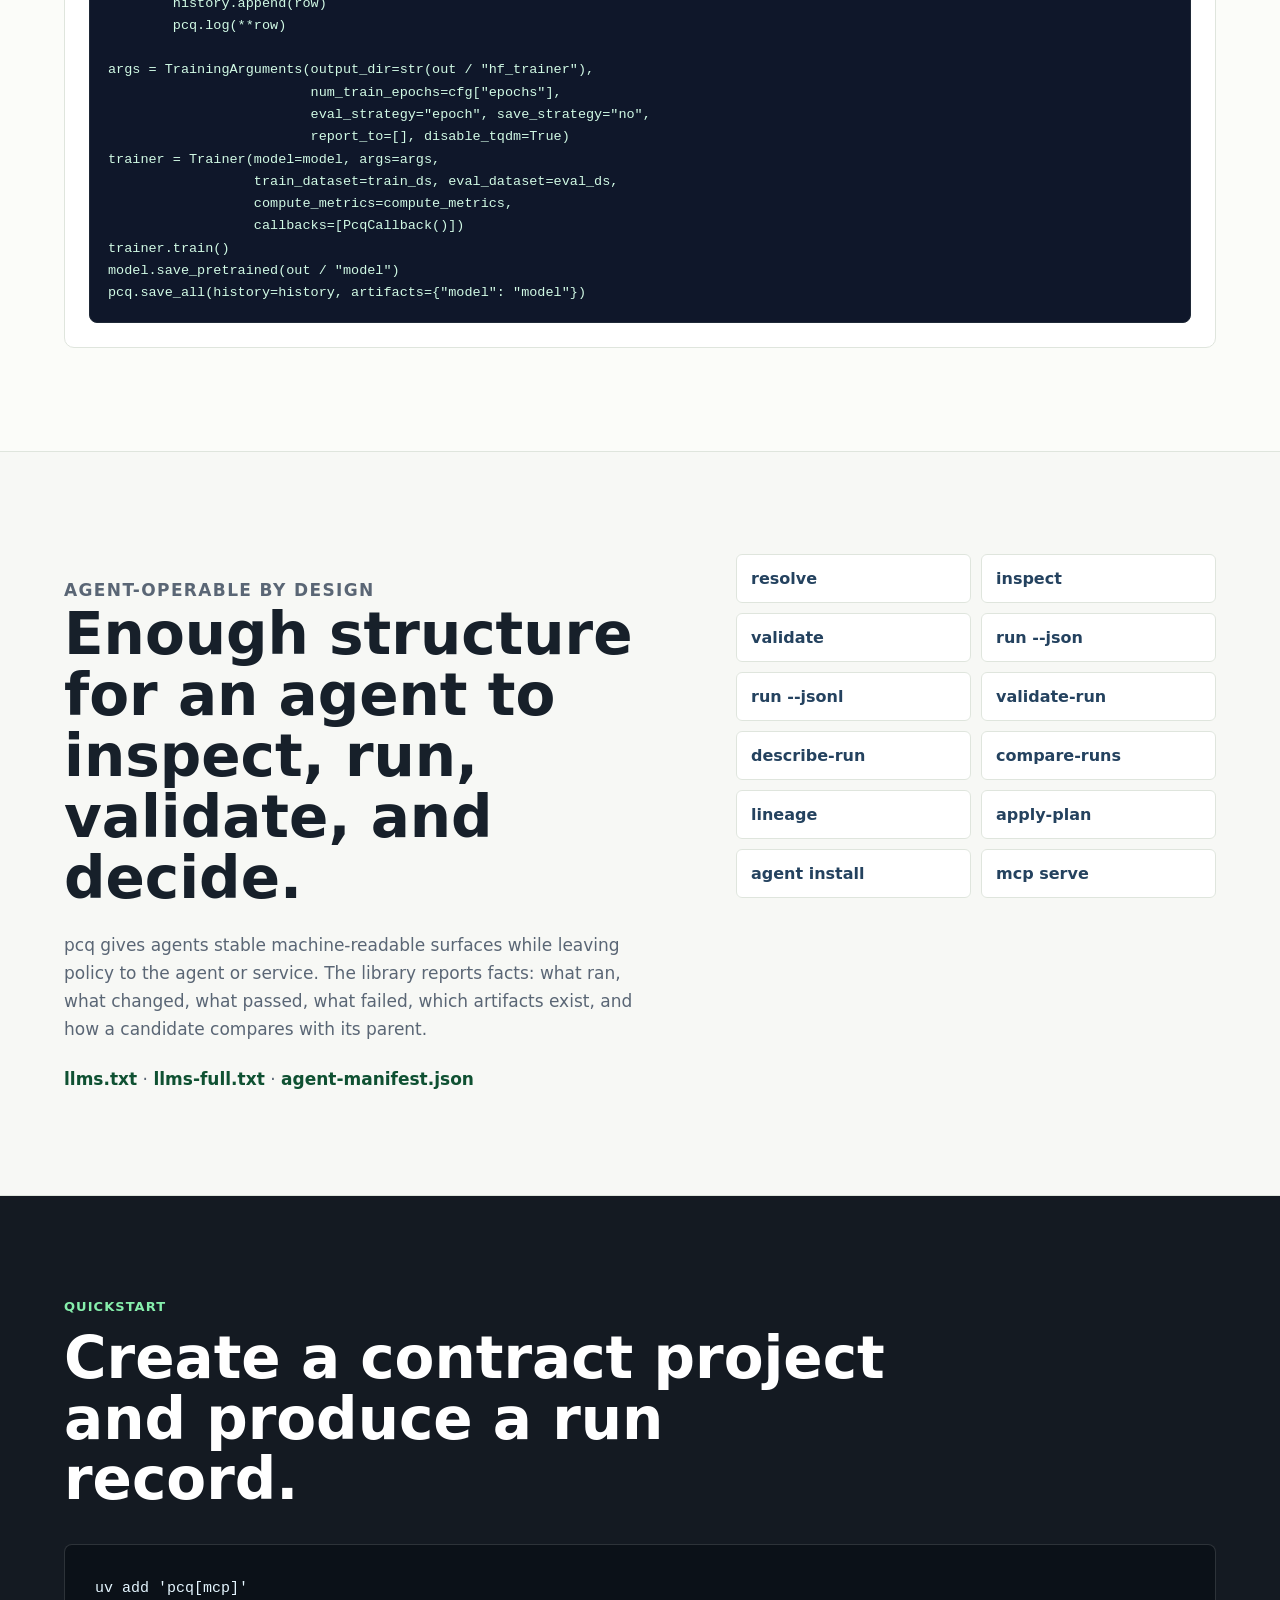
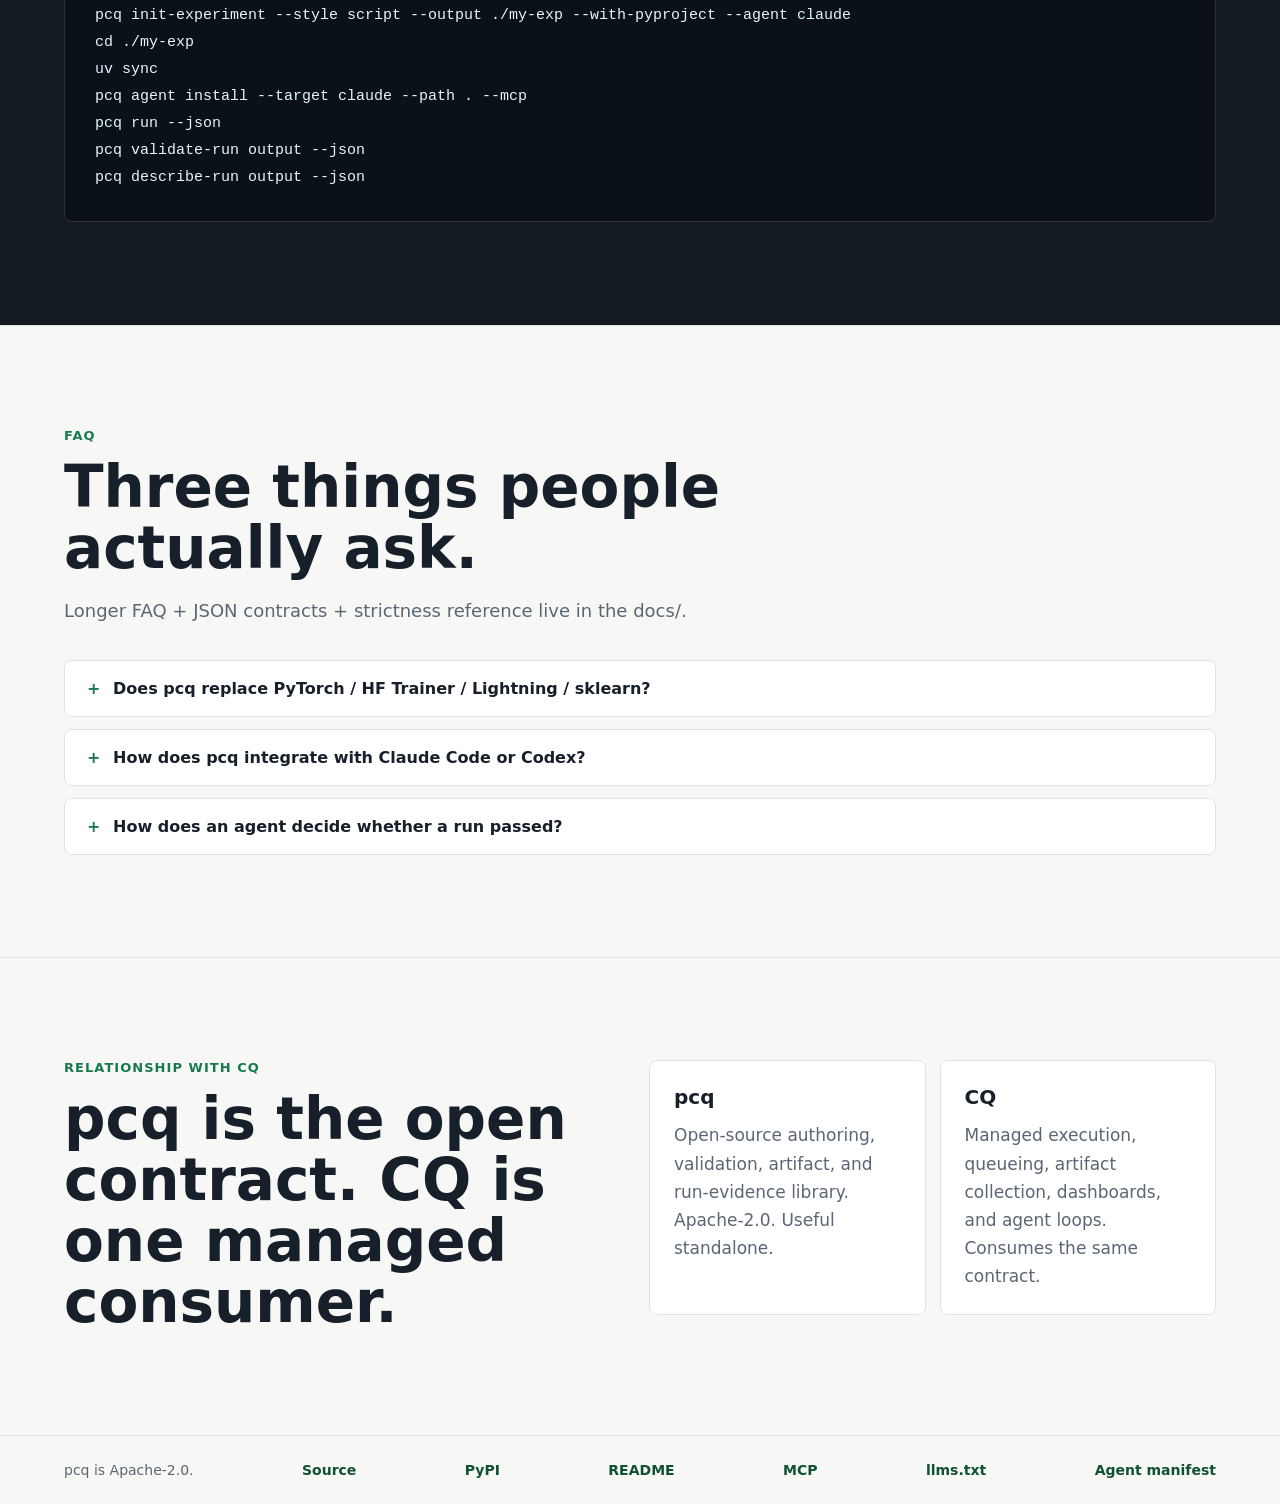
==== commit 4e5ab5f5: "docs(site): #examples gains Lightning + HuggingFace Trainer cards The repo now ships six framework e" ====
--- a/site/index.html
+++ b/site/index.html
@@ -667,6 +667,77 @@
 torch.save(model.state_dict(), out / "model.pt")
 pcq.save_all(history=history, artifacts={"model": "model.pt"})</code></pre>
         </div>
+
+        <div class="example">
+          <div class="example-head">
+            <h3>PyTorch Lightning — Trainer + callback</h3>
+            <p>One tiny <code>PcqCallback</code> hooks <code>on_validation_epoch_end</code>. The <code>LightningModule</code> stays pcq-free.</p>
+          </div>
+          <pre><code># train.py
+import pcq, lightning.pytorch as pl
+
+cfg = pcq.config()
+out = pcq.output_dir()
+pcq.seed_everything(cfg.get("seed", 42))
+
+# ... LightningModule + DataLoaders defined here ...
+
+history = []
+
+class PcqCallback(pl.Callback):
+    def on_validation_epoch_end(self, trainer, _):
+        m = trainer.callback_metrics
+        row = {"epoch": int(trainer.current_epoch),
+               "train_loss": float(m.get("train_loss", 0.0)),
+               "val_loss":   float(m.get("val_loss",   0.0)),
+               "val_acc":    float(m.get("val_acc",    0.0))}
+        history.append(row)
+        pcq.log(**row)
+
+trainer = pl.Trainer(max_epochs=cfg["epochs"], callbacks=[PcqCallback()],
+                    logger=False, enable_checkpointing=False)
+trainer.fit(model, train_loader, val_loader)
+trainer.save_checkpoint(str(out / "lightning.ckpt"))
+pcq.save_all(history=history, artifacts={"model": "lightning.ckpt"})</code></pre>
+        </div>
+
+        <div class="example">
+          <div class="example-head">
+            <h3>HuggingFace Trainer — <code>TrainerCallback</code></h3>
+            <p>Same idea: a <code>TrainerCallback.on_evaluate</code> hook emits pcq metrics; <code>Trainer</code> / <code>TrainingArguments</code> stay framework-idiomatic.</p>
+          </div>
+          <pre><code># train.py
+import pcq
+from transformers import Trainer, TrainerCallback, TrainingArguments
+
+cfg = pcq.config()
+out = pcq.output_dir()
+pcq.seed_everything(cfg.get("seed", 42))
+
+# ... model, tokenizer, train_ds, eval_ds, compute_metrics defined here ...
+
+history = []
+
+class PcqCallback(TrainerCallback):
+    def on_evaluate(self, _args, state, _control, metrics=None, **_):
+        row = {"epoch":         int(state.epoch or 0),
+               "eval_loss":     float(metrics.get("eval_loss",     0.0)) if metrics else 0.0,
+               "eval_accuracy": float(metrics.get("eval_accuracy", 0.0)) if metrics else 0.0}
+        history.append(row)
+        pcq.log(**row)
+
+args = TrainingArguments(output_dir=str(out / "hf_trainer"),
+                         num_train_epochs=cfg["epochs"],
+                         eval_strategy="epoch", save_strategy="no",
+                         report_to=[], disable_tqdm=True)
+trainer = Trainer(model=model, args=args,
+                  train_dataset=train_ds, eval_dataset=eval_ds,
+                  compute_metrics=compute_metrics,
+                  callbacks=[PcqCallback()])
+trainer.train()
+model.save_pretrained(out / "model")
+pcq.save_all(history=history, artifacts={"model": "model"})</code></pre>
+        </div>
       </section>
 
       <section id="agents" class="section split-section">
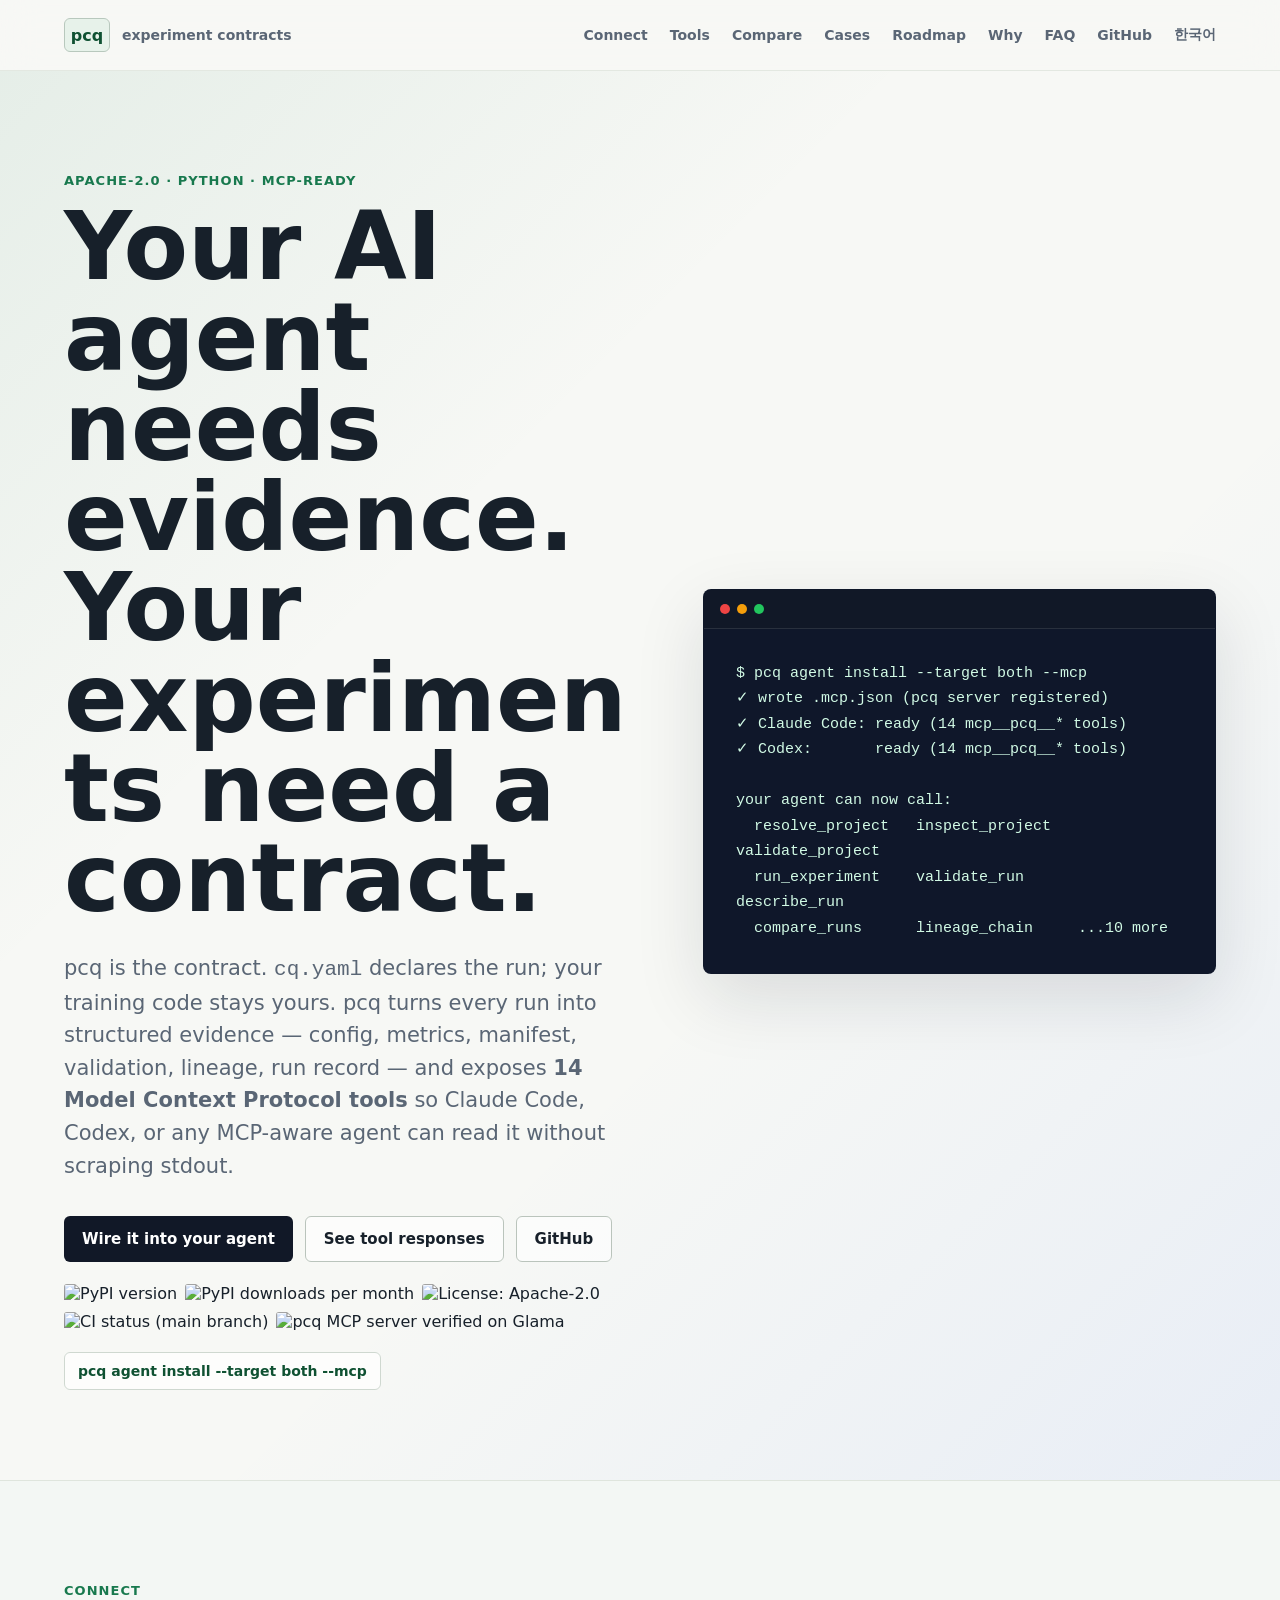
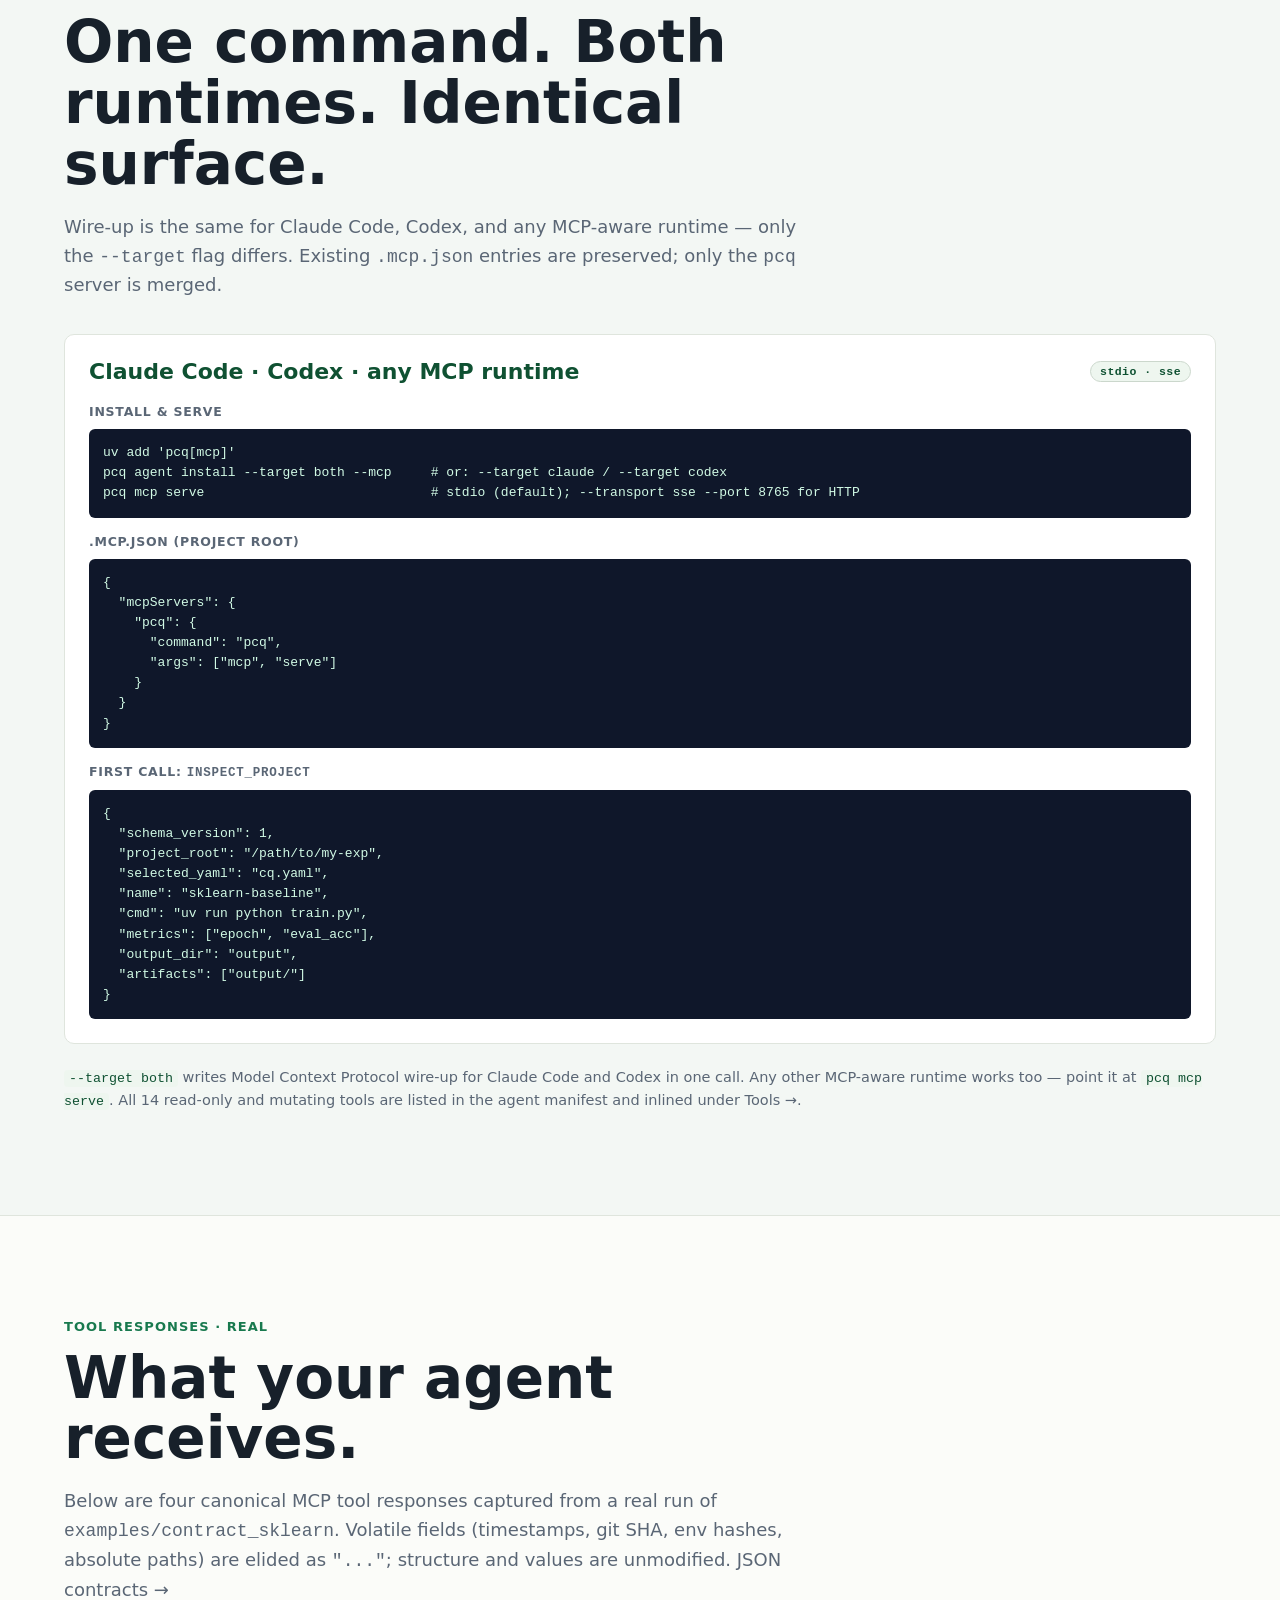
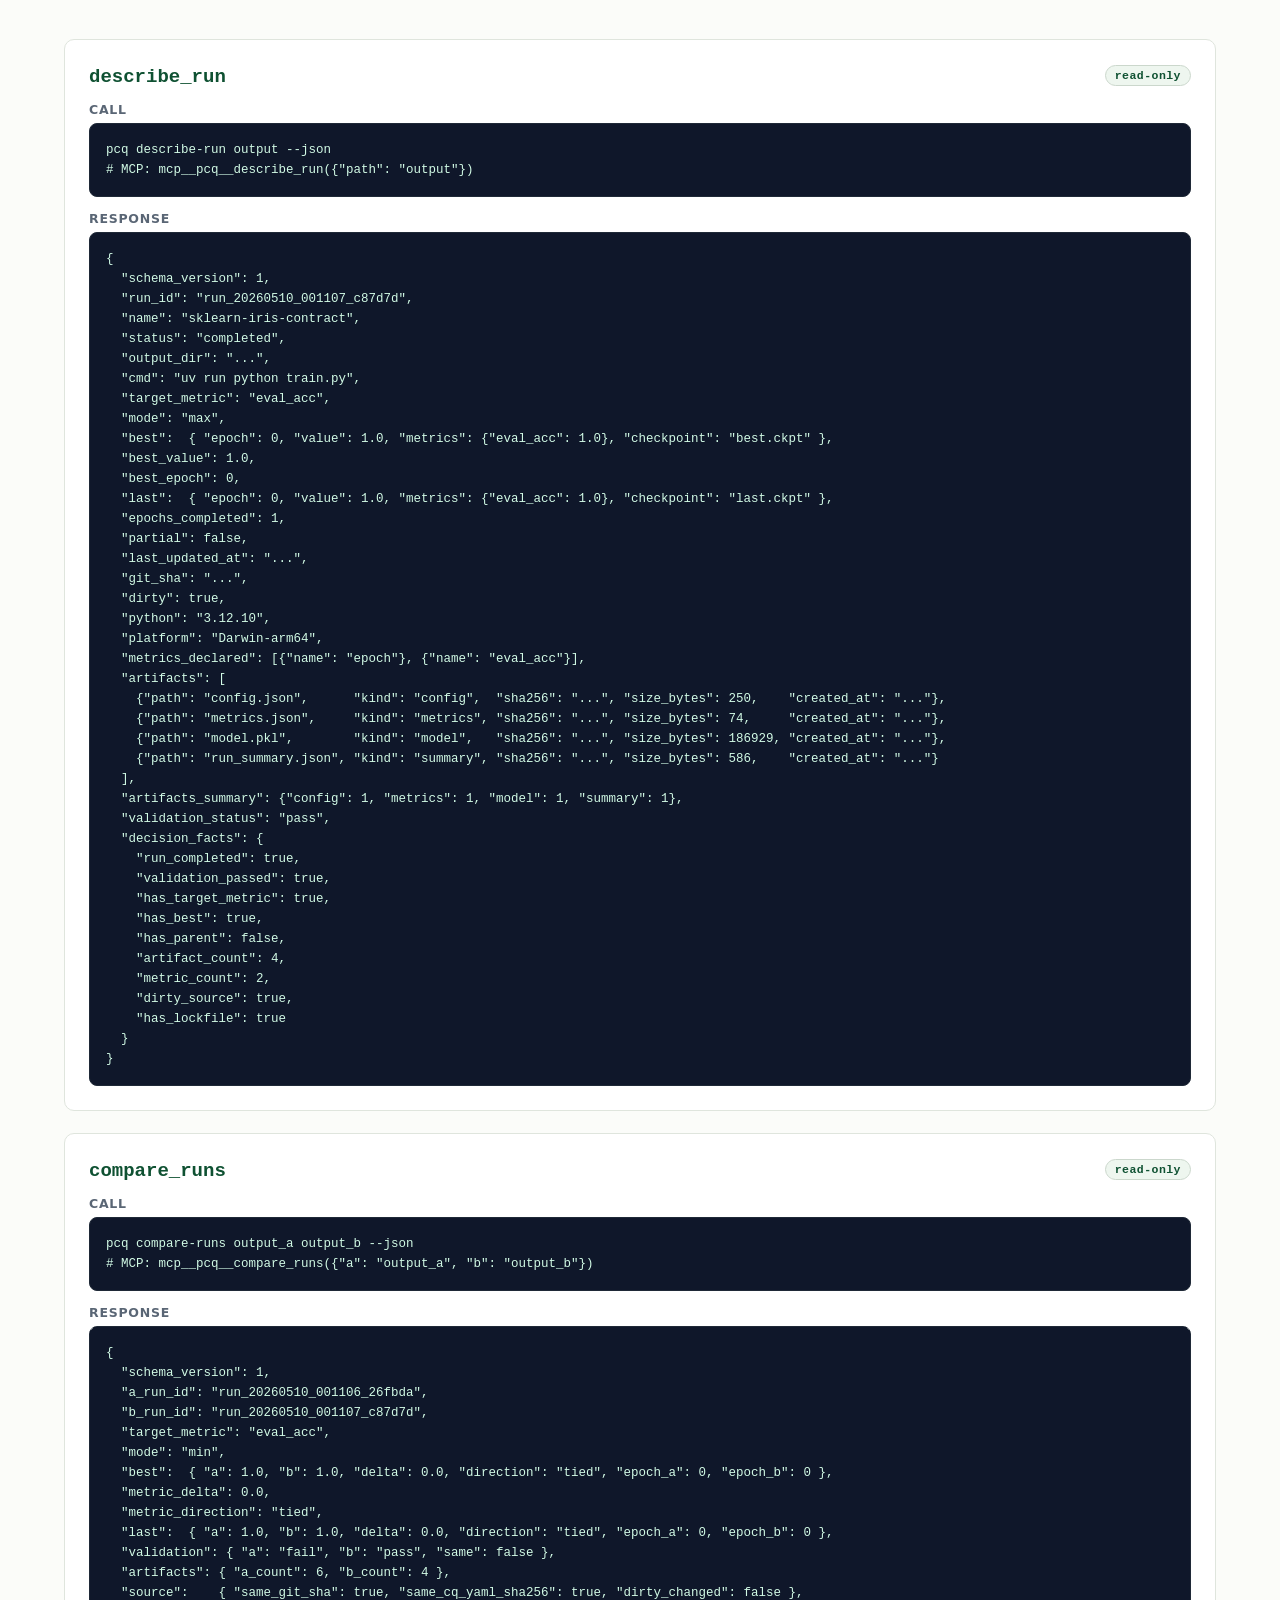
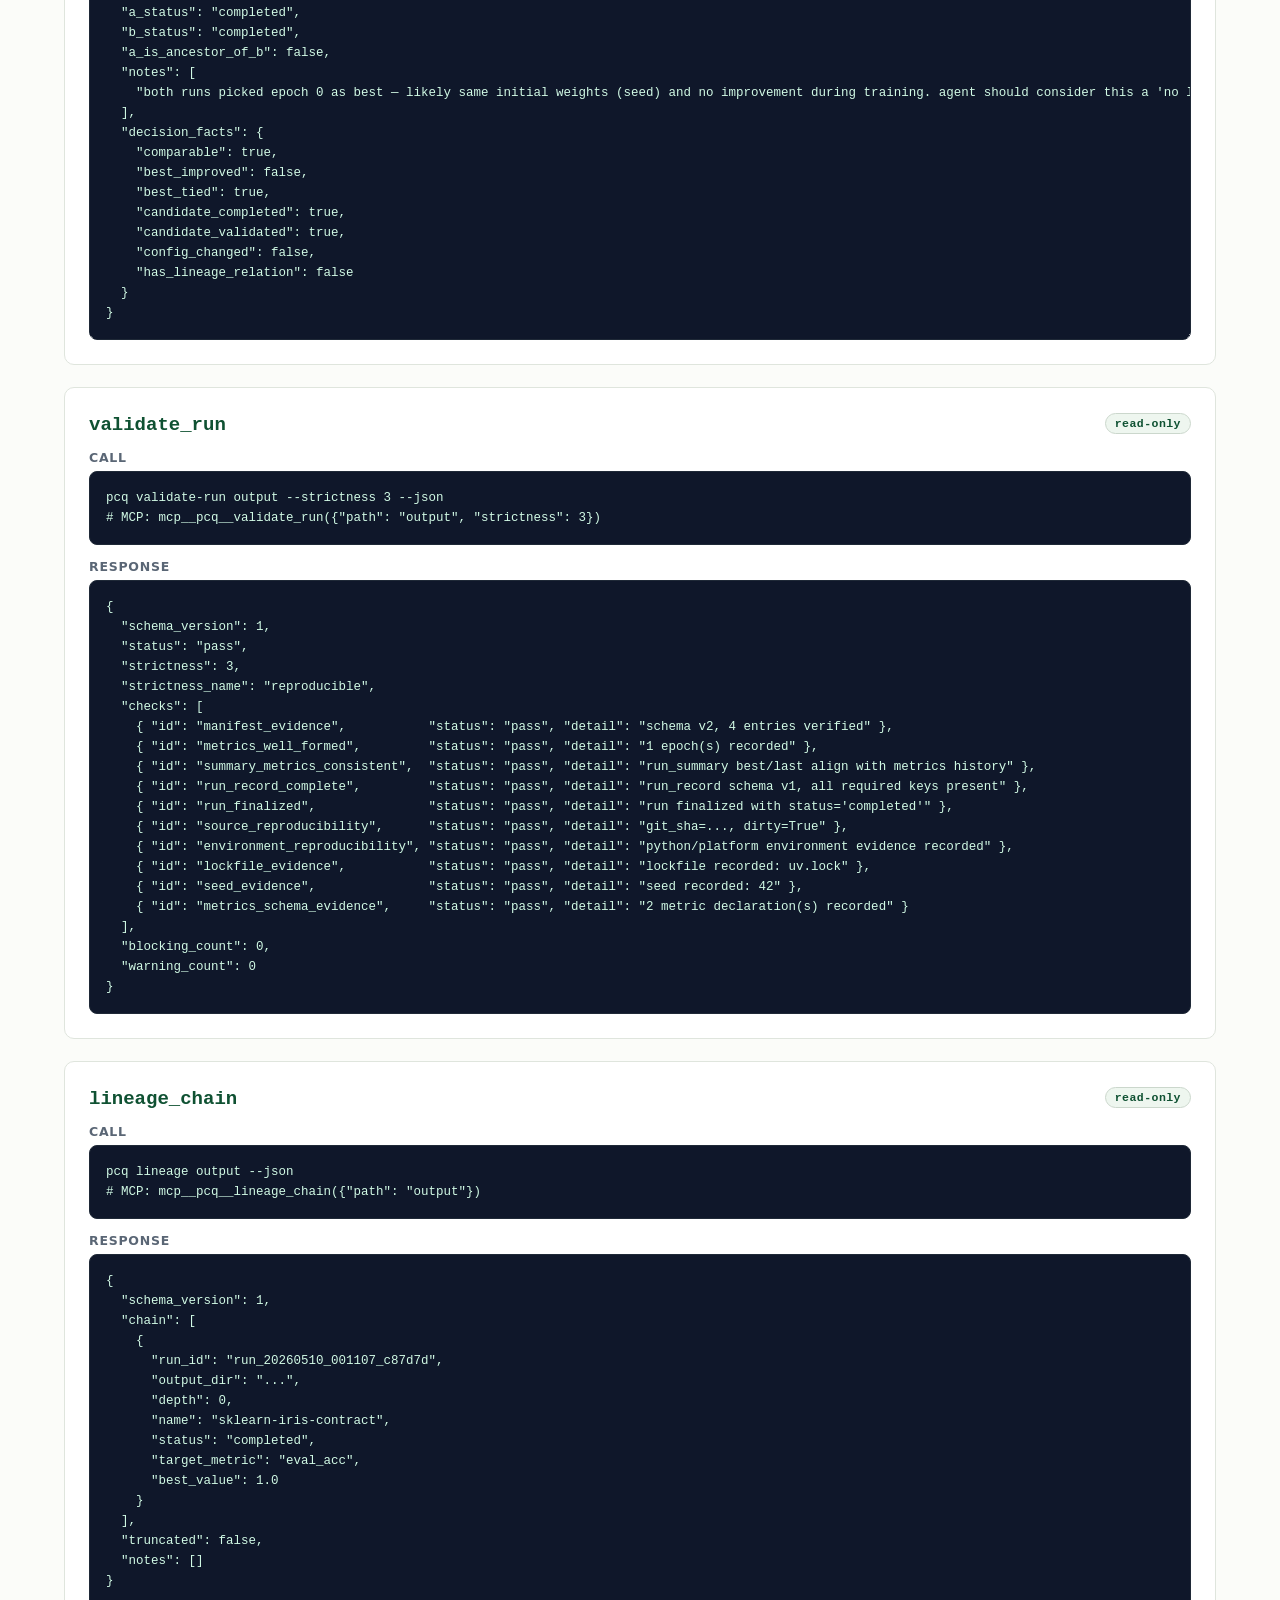
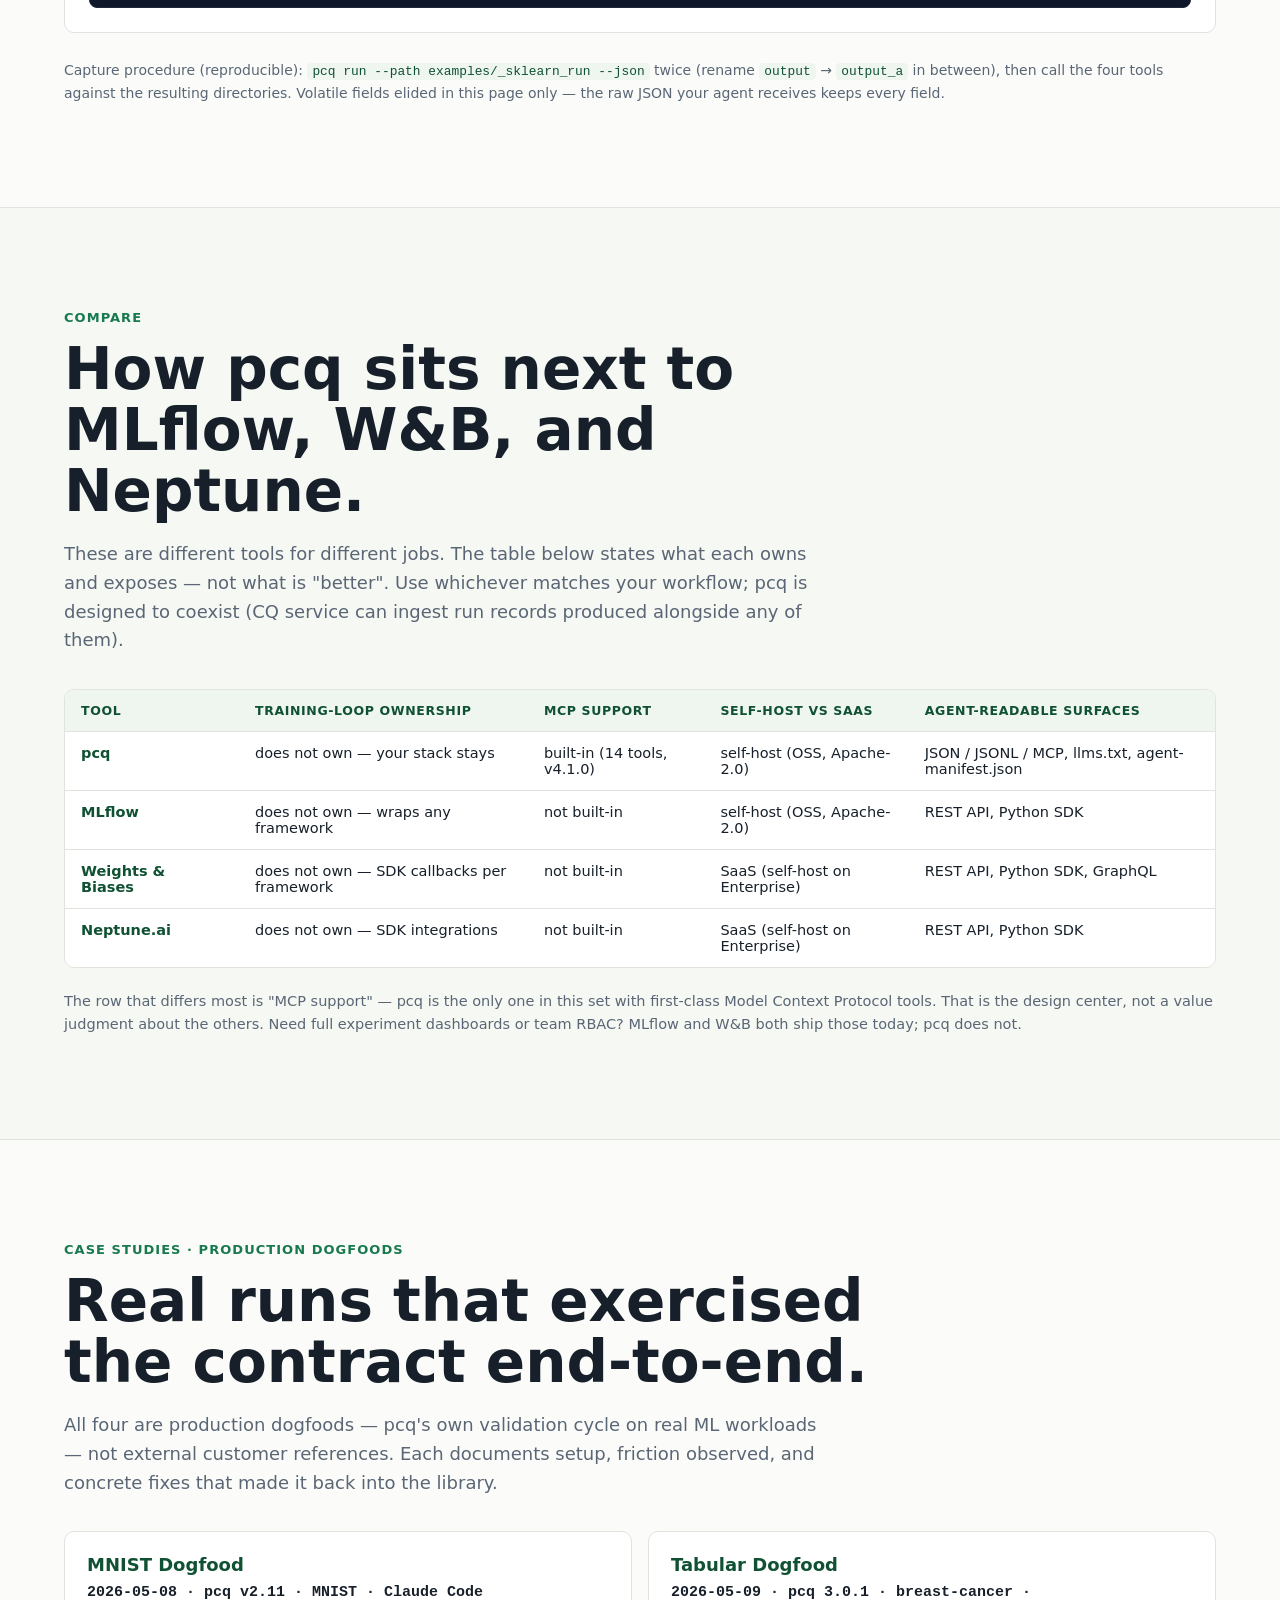
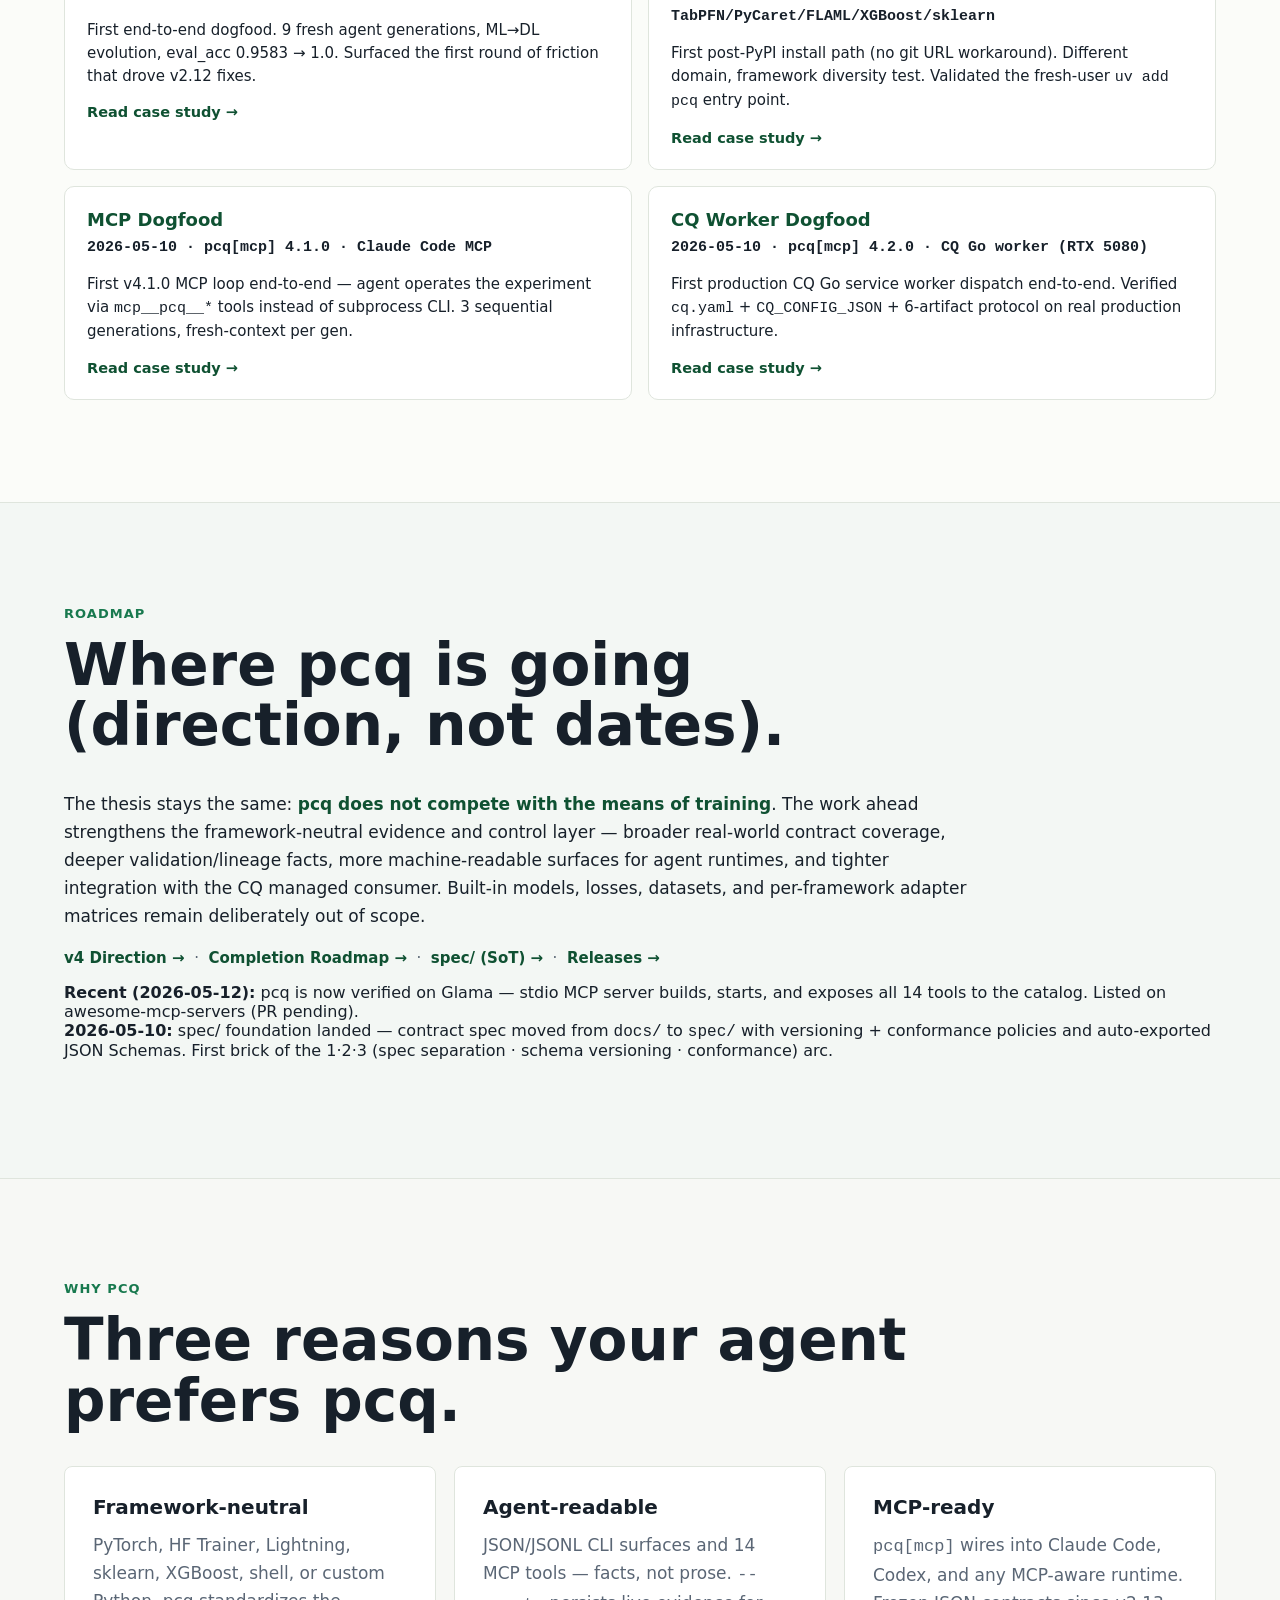
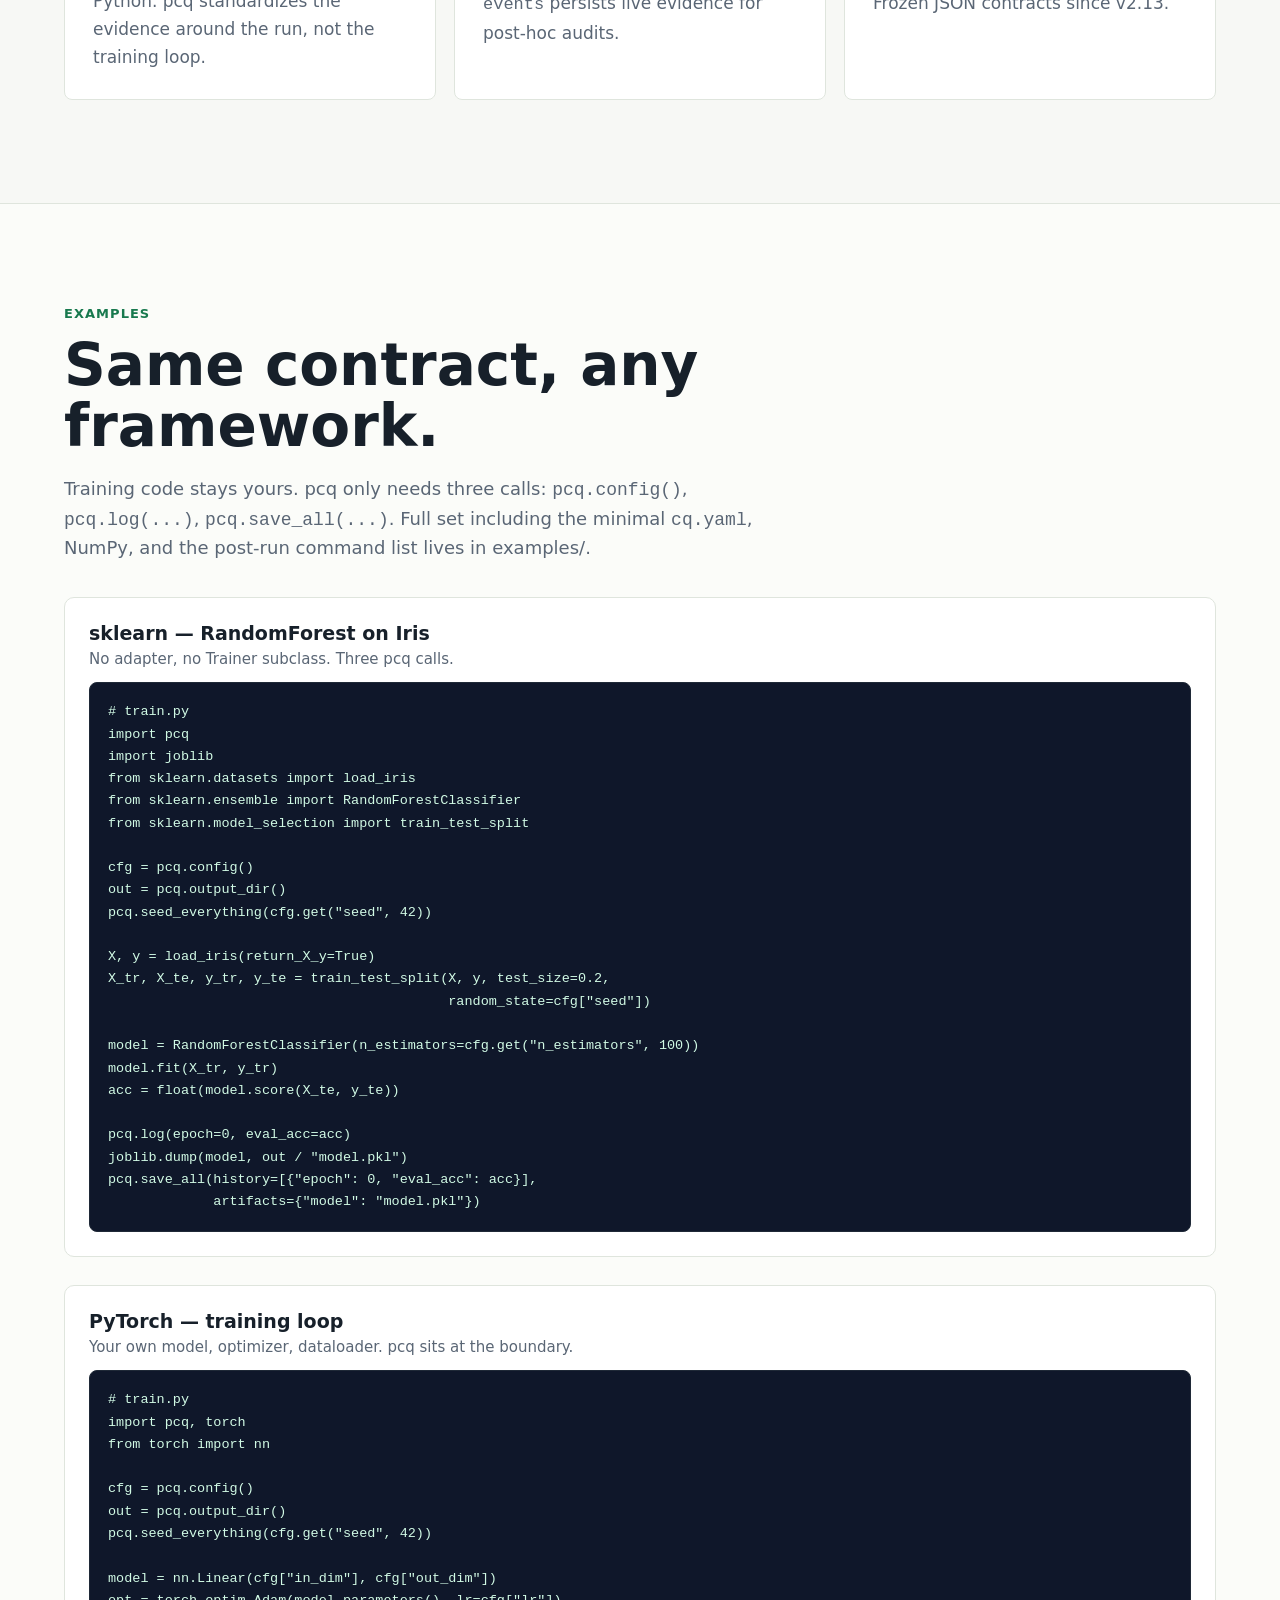
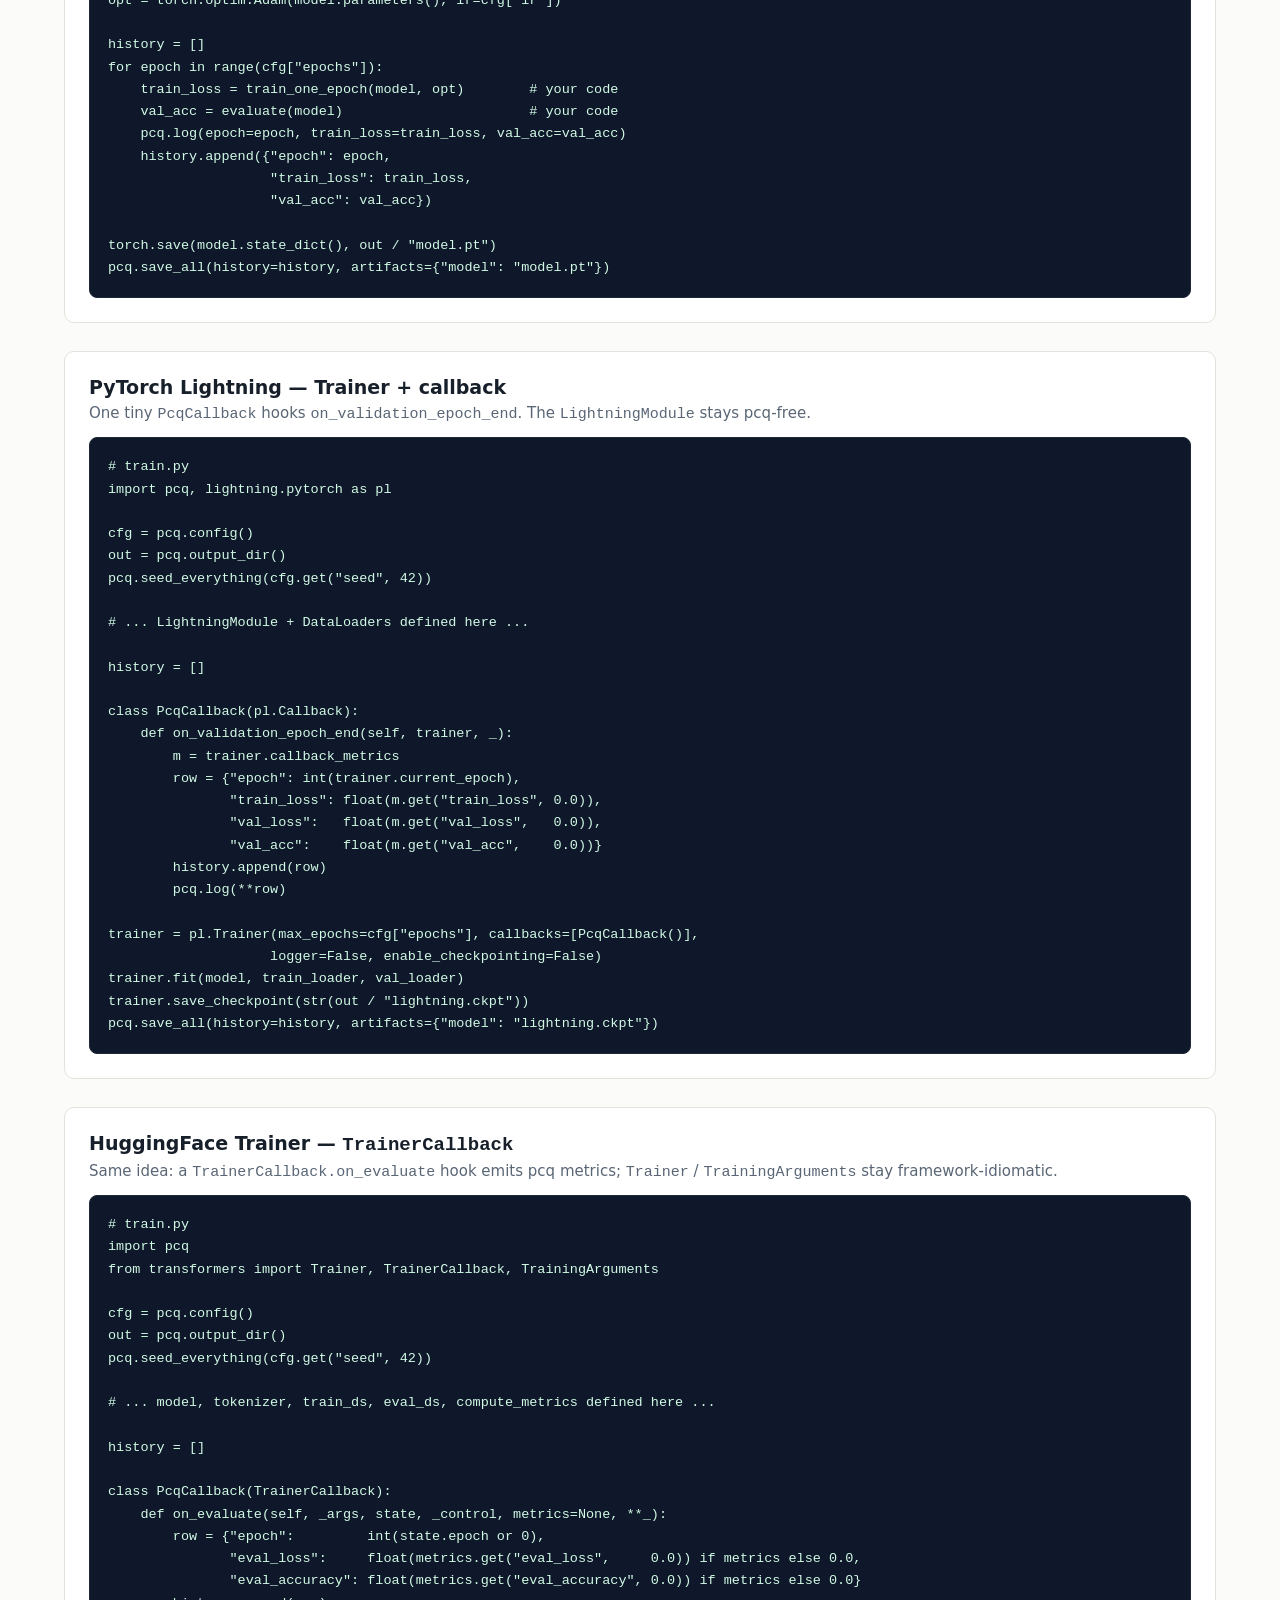
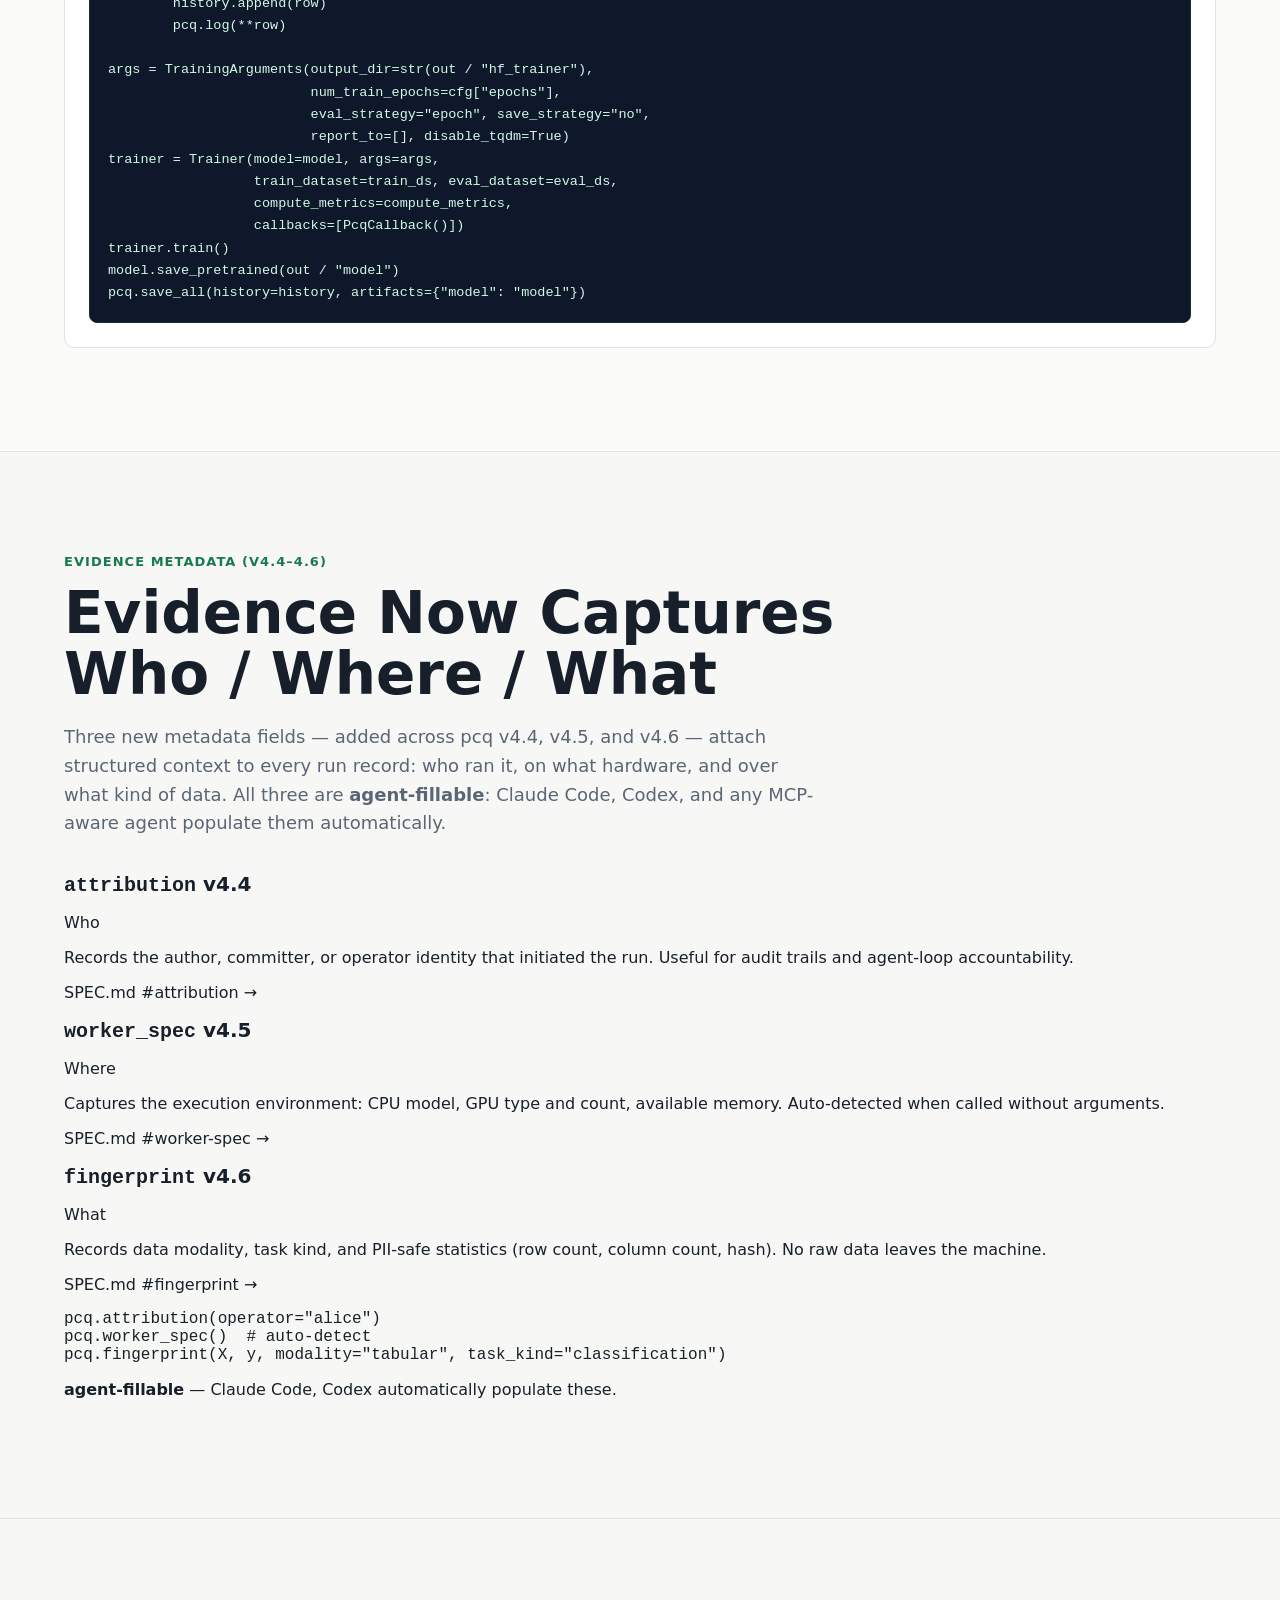
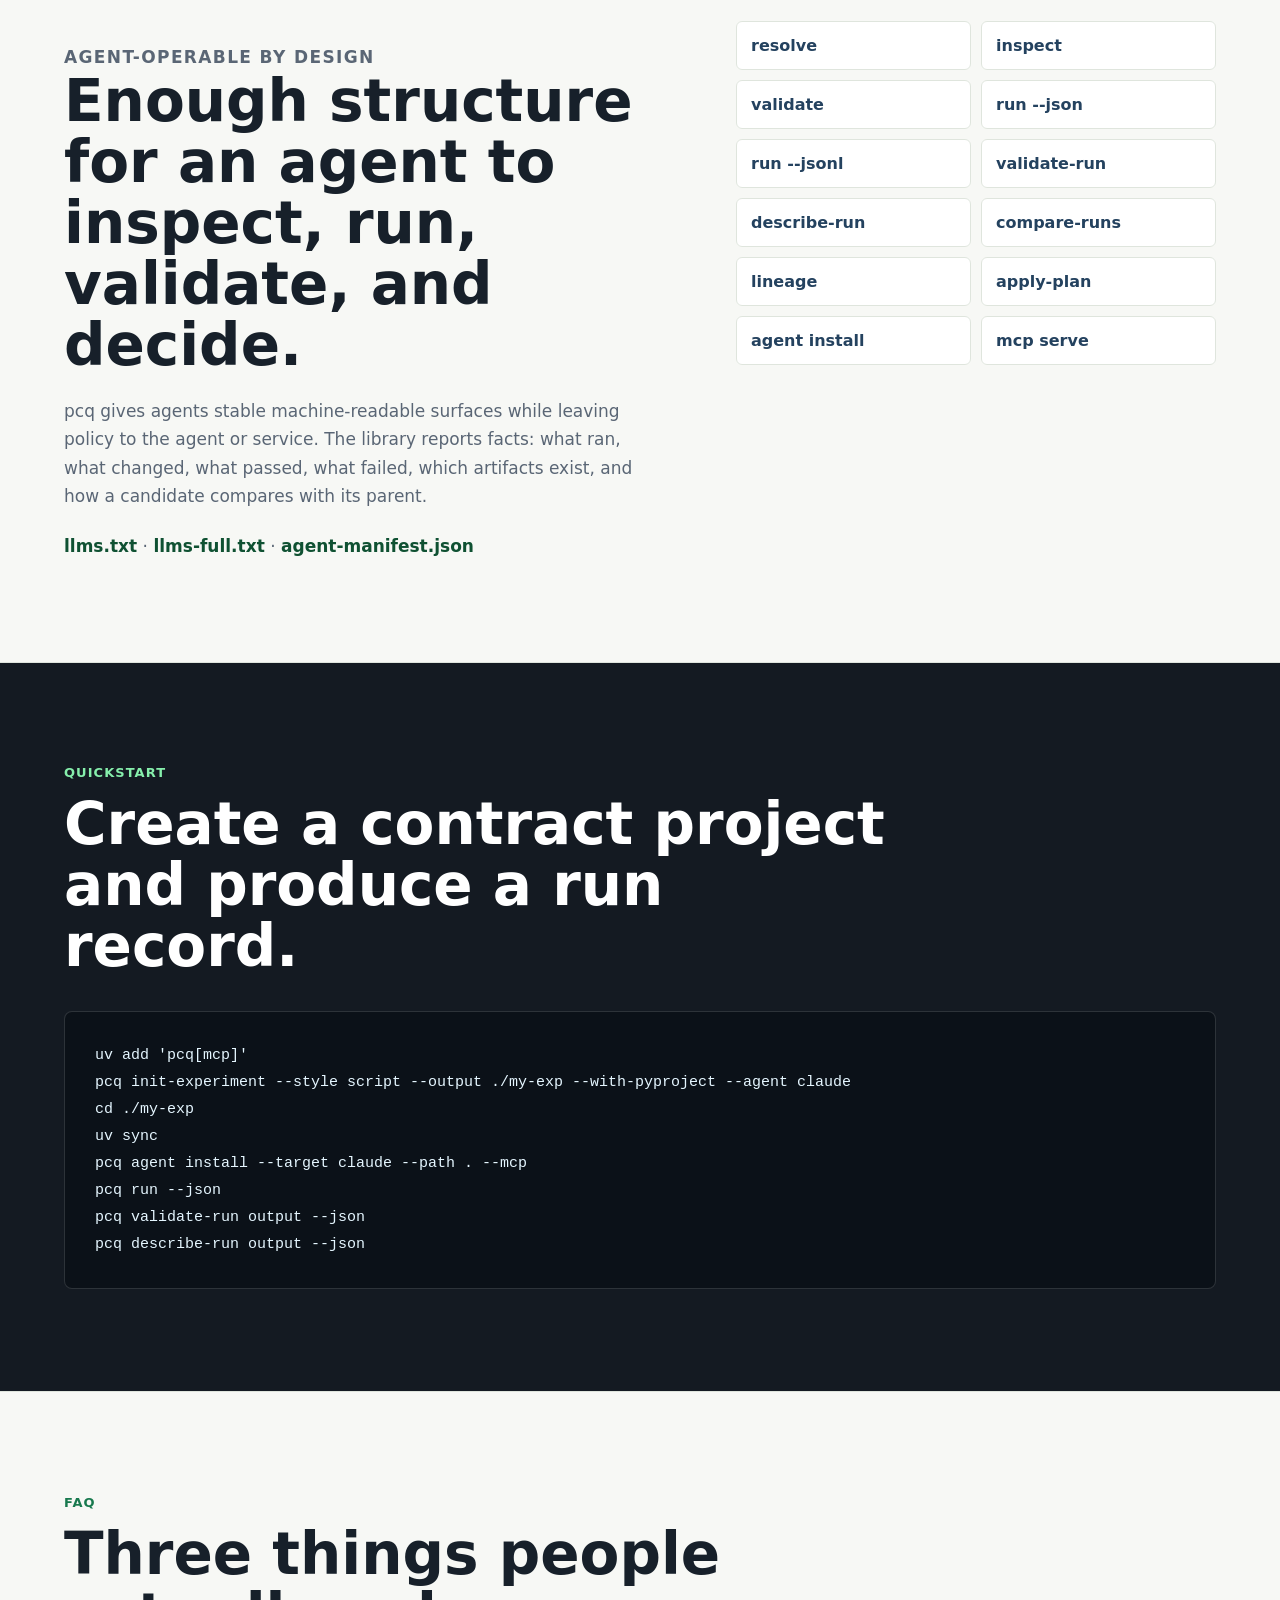
==== commit 49f00e83: "docs(site): add Evidence Metadata section to index.html + index.ko.html (T-DOCS-2) Adds #evidence-me" ====
--- a/site/index.html
+++ b/site/index.html
@@ -740,6 +740,46 @@
         </div>
       </section>
 
+      <section id="evidence-metadata" class="section">
+        <div class="section-heading">
+          <p class="eyebrow">Evidence Metadata (v4.4–4.6)</p>
+          <h2>Evidence Now Captures Who / Where / What</h2>
+          <p class="section-lead">
+            Three new metadata fields — added across pcq v4.4, v4.5, and v4.6 —
+            attach structured context to every run record: who ran it, on what
+            hardware, and over what kind of data. All three are
+            <strong>agent-fillable</strong>: Claude Code, Codex, and any
+            MCP-aware agent populate them automatically.
+          </p>
+        </div>
+        <div class="metadata-cards">
+          <article class="metadata-card">
+            <h3><code>attribution</code> <span class="badge">v4.4</span></h3>
+            <p class="metadata-axis">Who</p>
+            <p>Records the author, committer, or operator identity that initiated the run. Useful for audit trails and agent-loop accountability.</p>
+            <p class="metadata-link"><a href="https://github.com/playidea-lab/pcq/blob/main/spec/SPEC.md#attribution">SPEC.md #attribution &rarr;</a></p>
+          </article>
+          <article class="metadata-card">
+            <h3><code>worker_spec</code> <span class="badge">v4.5</span></h3>
+            <p class="metadata-axis">Where</p>
+            <p>Captures the execution environment: CPU model, GPU type and count, available memory. Auto-detected when called without arguments.</p>
+            <p class="metadata-link"><a href="https://github.com/playidea-lab/pcq/blob/main/spec/SPEC.md#worker-spec">SPEC.md #worker-spec &rarr;</a></p>
+          </article>
+          <article class="metadata-card">
+            <h3><code>fingerprint</code> <span class="badge">v4.6</span></h3>
+            <p class="metadata-axis">What</p>
+            <p>Records data modality, task kind, and PII-safe statistics (row count, column count, hash). No raw data leaves the machine.</p>
+            <p class="metadata-link"><a href="https://github.com/playidea-lab/pcq/blob/main/spec/SPEC.md#fingerprint">SPEC.md #fingerprint &rarr;</a></p>
+          </article>
+        </div>
+        <pre><code>pcq.attribution(operator="alice")
+pcq.worker_spec()  # auto-detect
+pcq.fingerprint(X, y, modality="tabular", task_kind="classification")</code></pre>
+        <p class="metadata-note">
+          <strong>agent-fillable</strong> — Claude Code, Codex automatically populate these.
+        </p>
+      </section>
+
       <section id="agents" class="section split-section">
         <div>
           <p class="eyebrow">Agent-operable by design</p>
